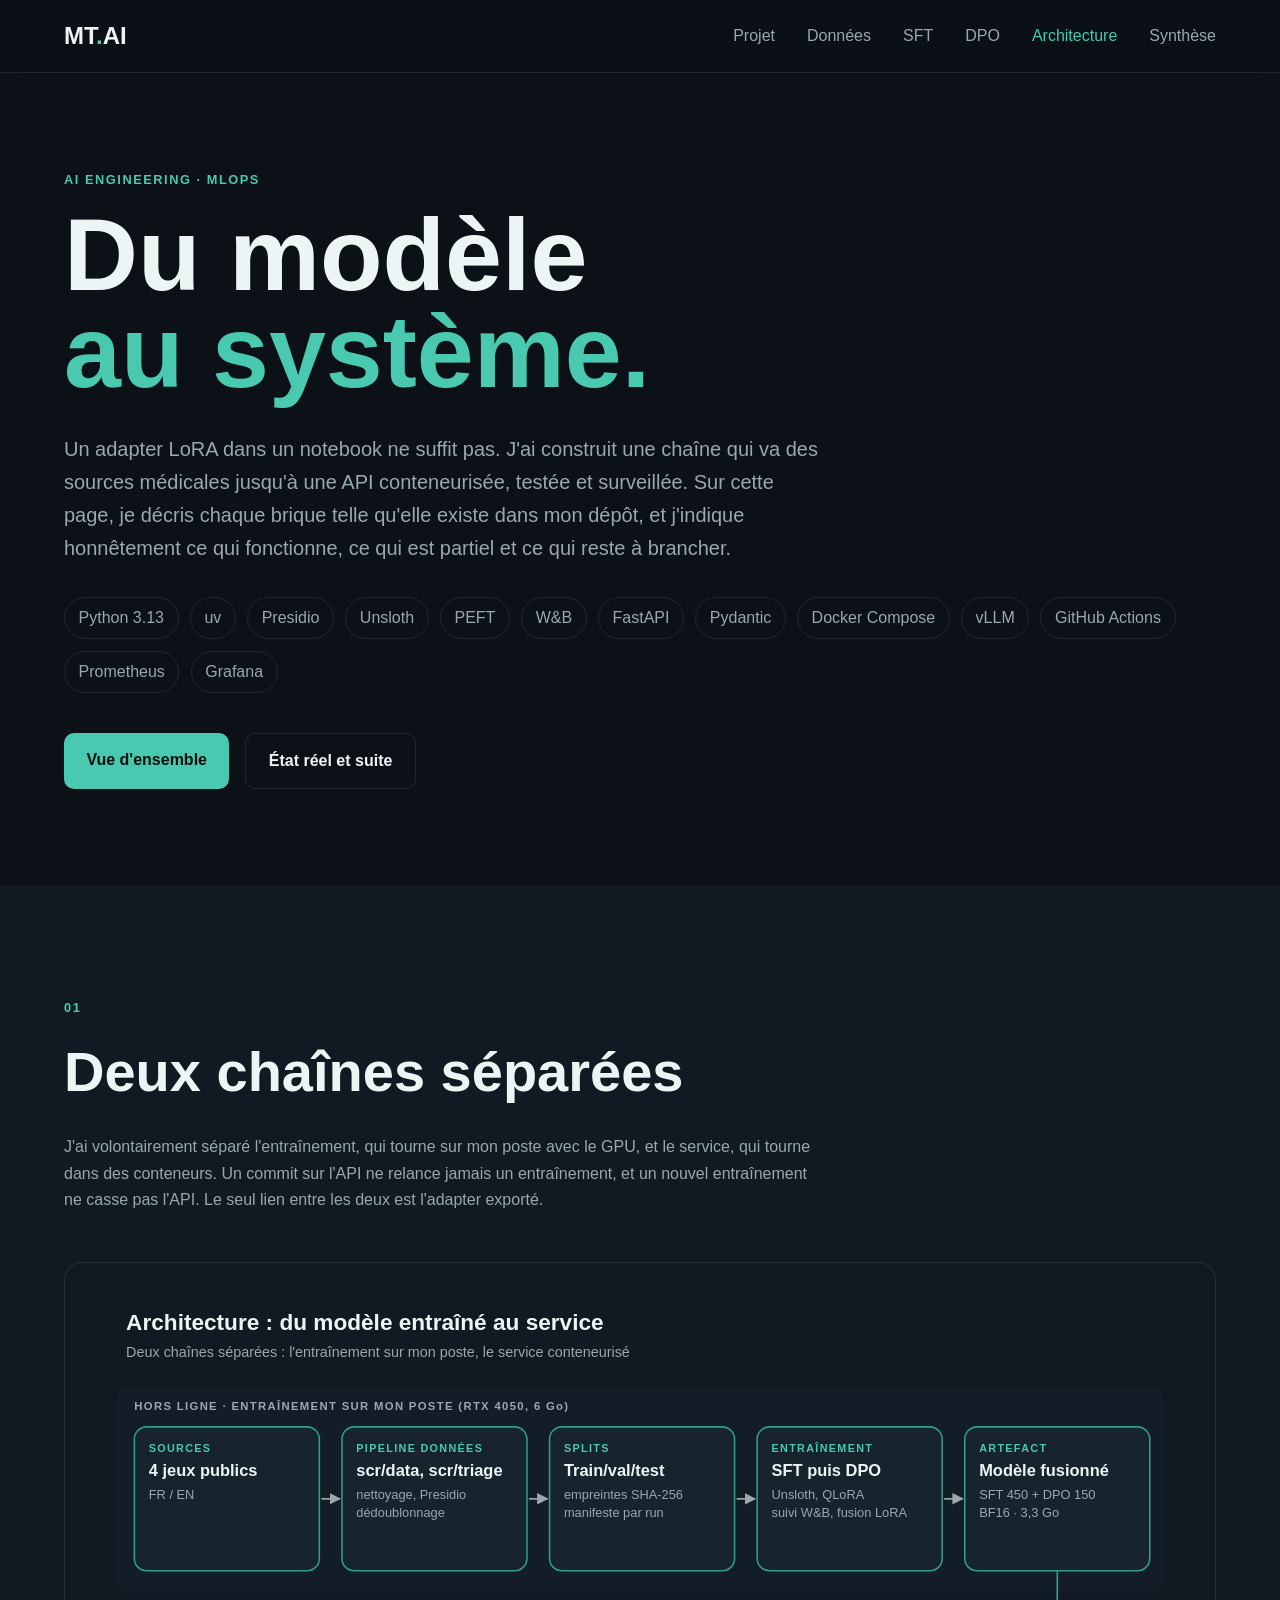
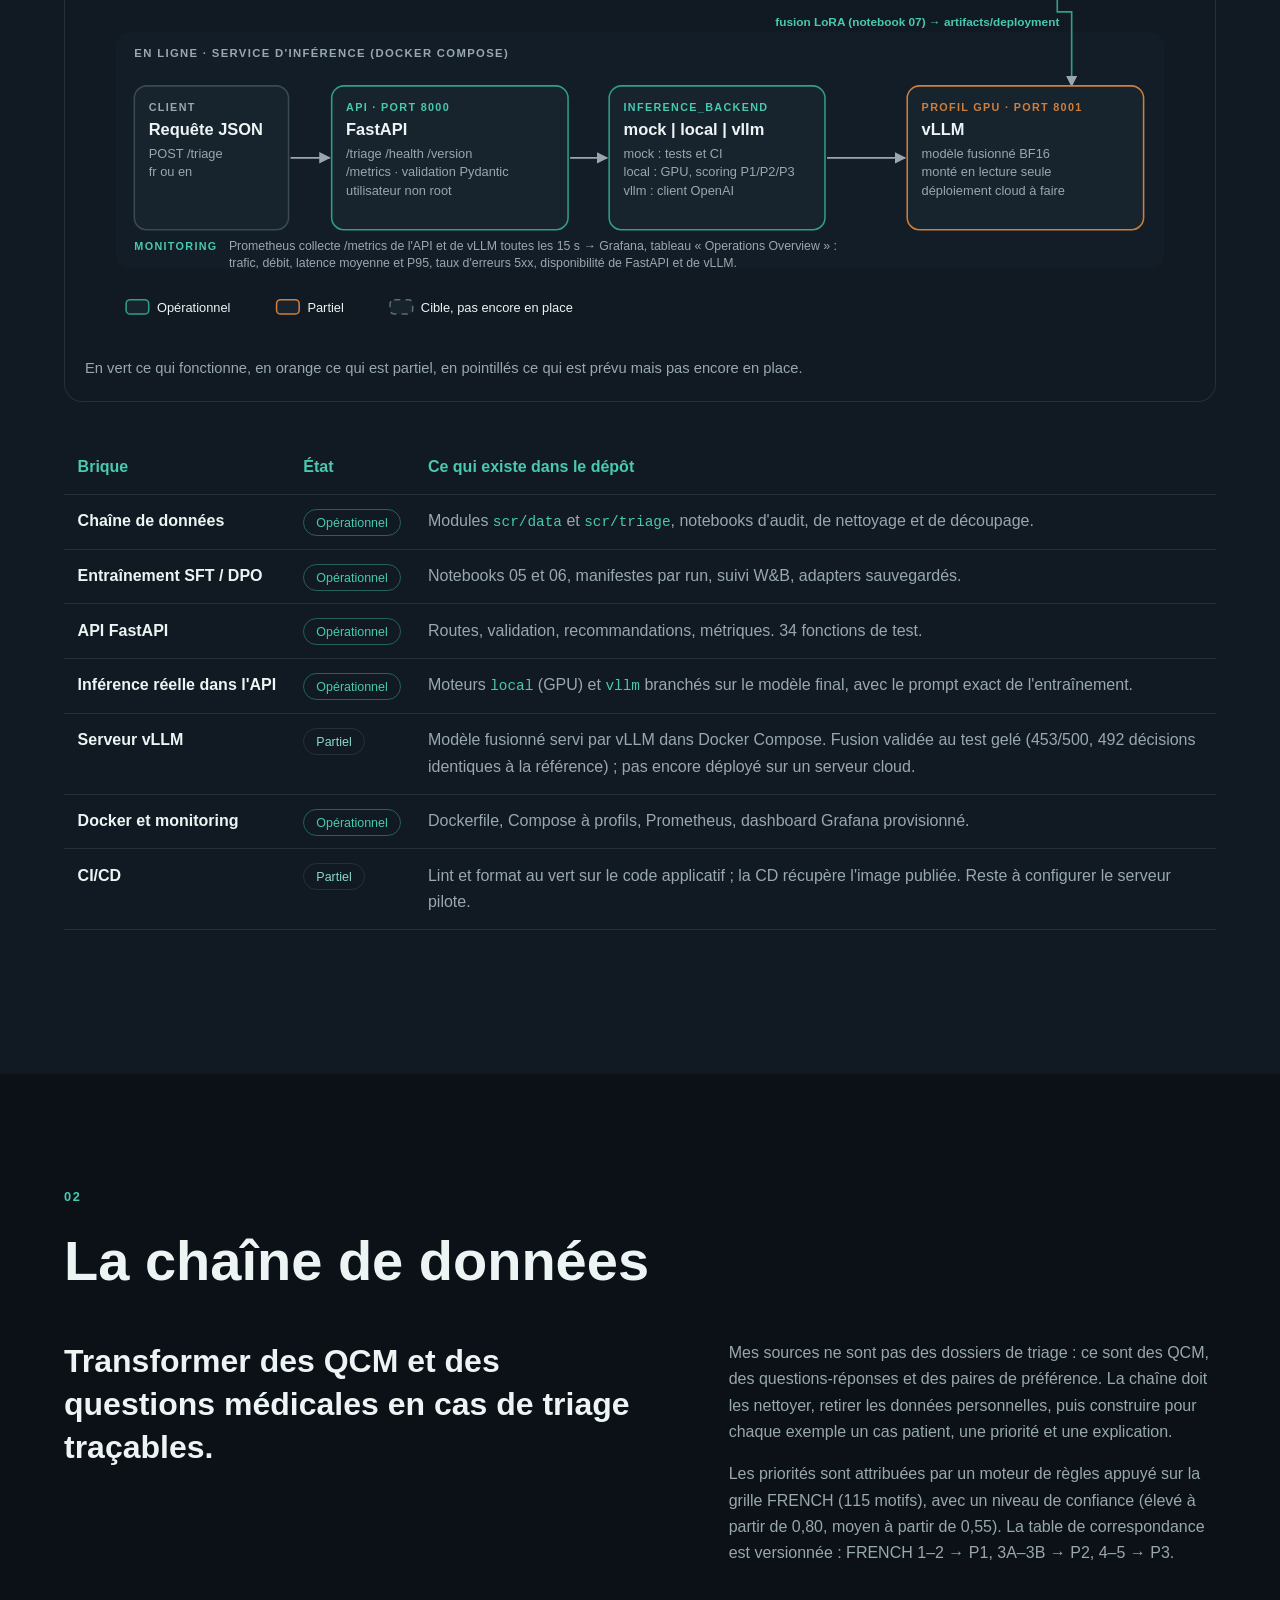
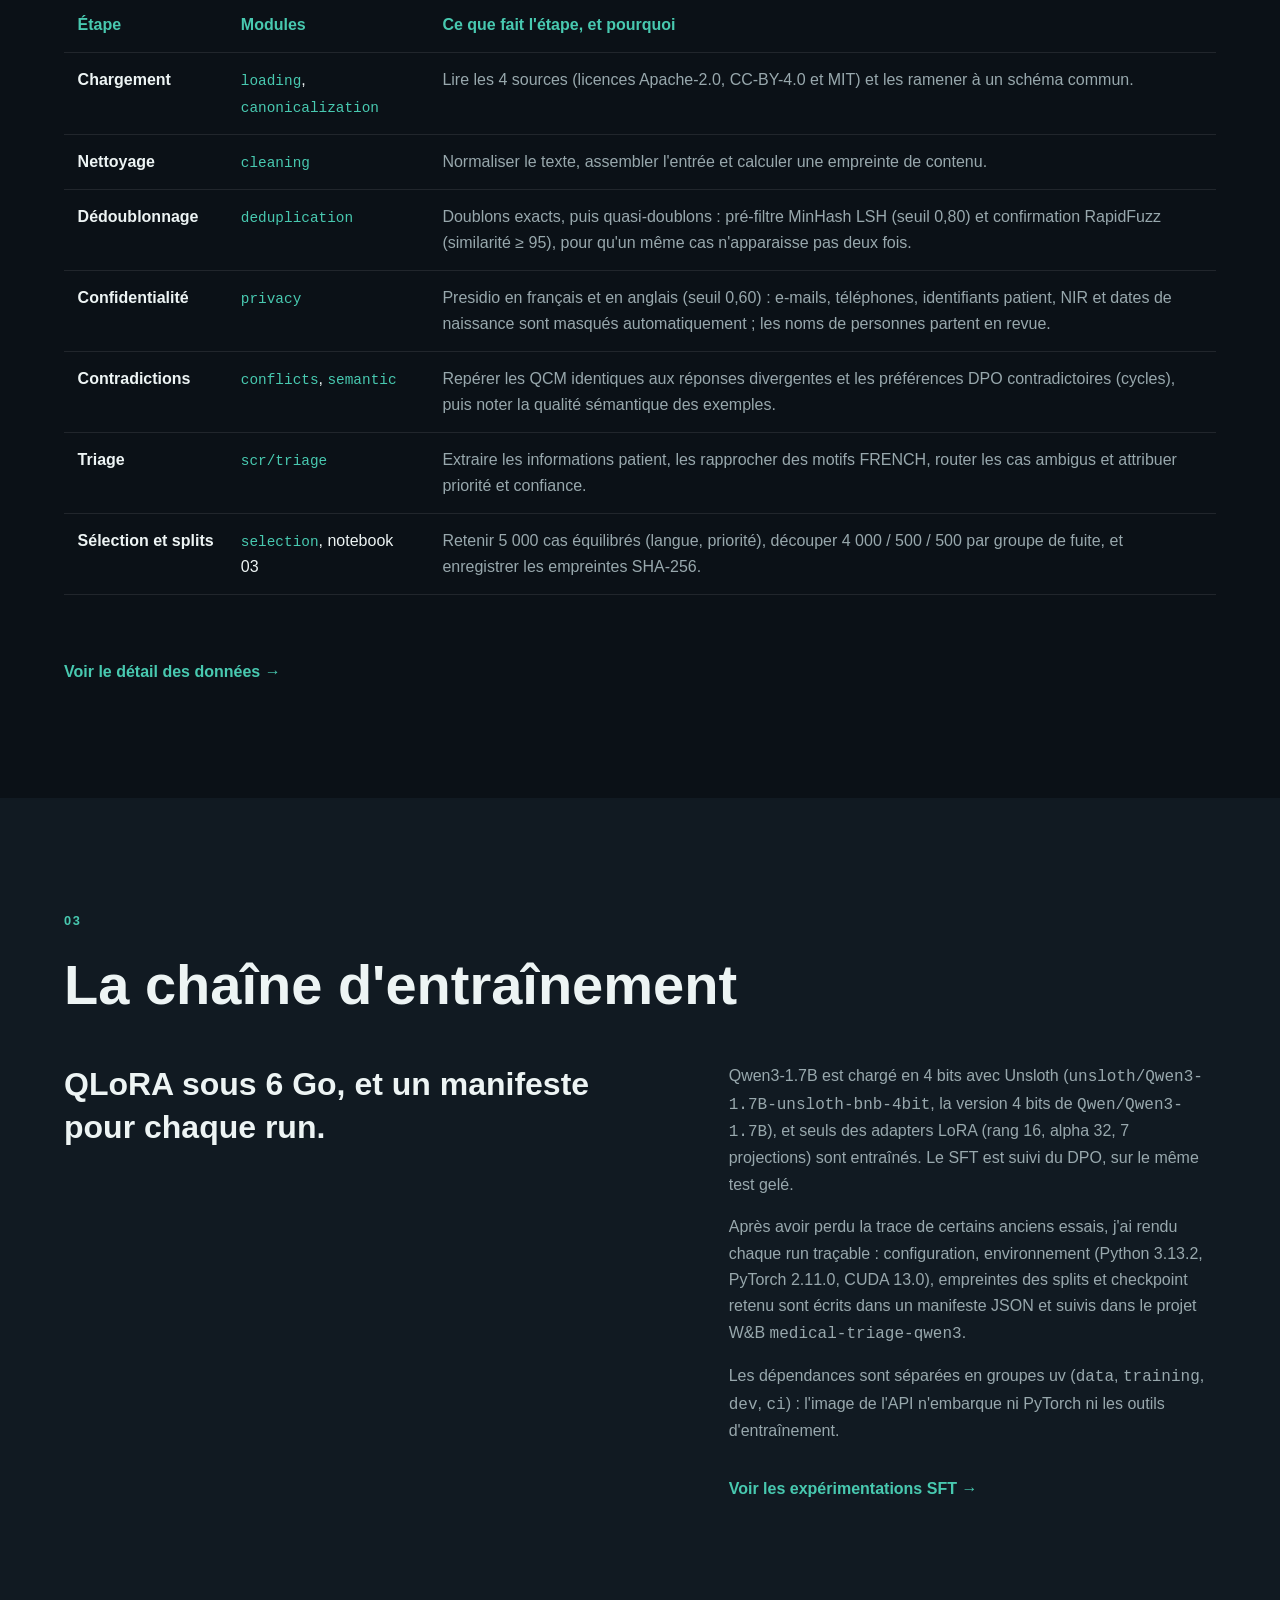
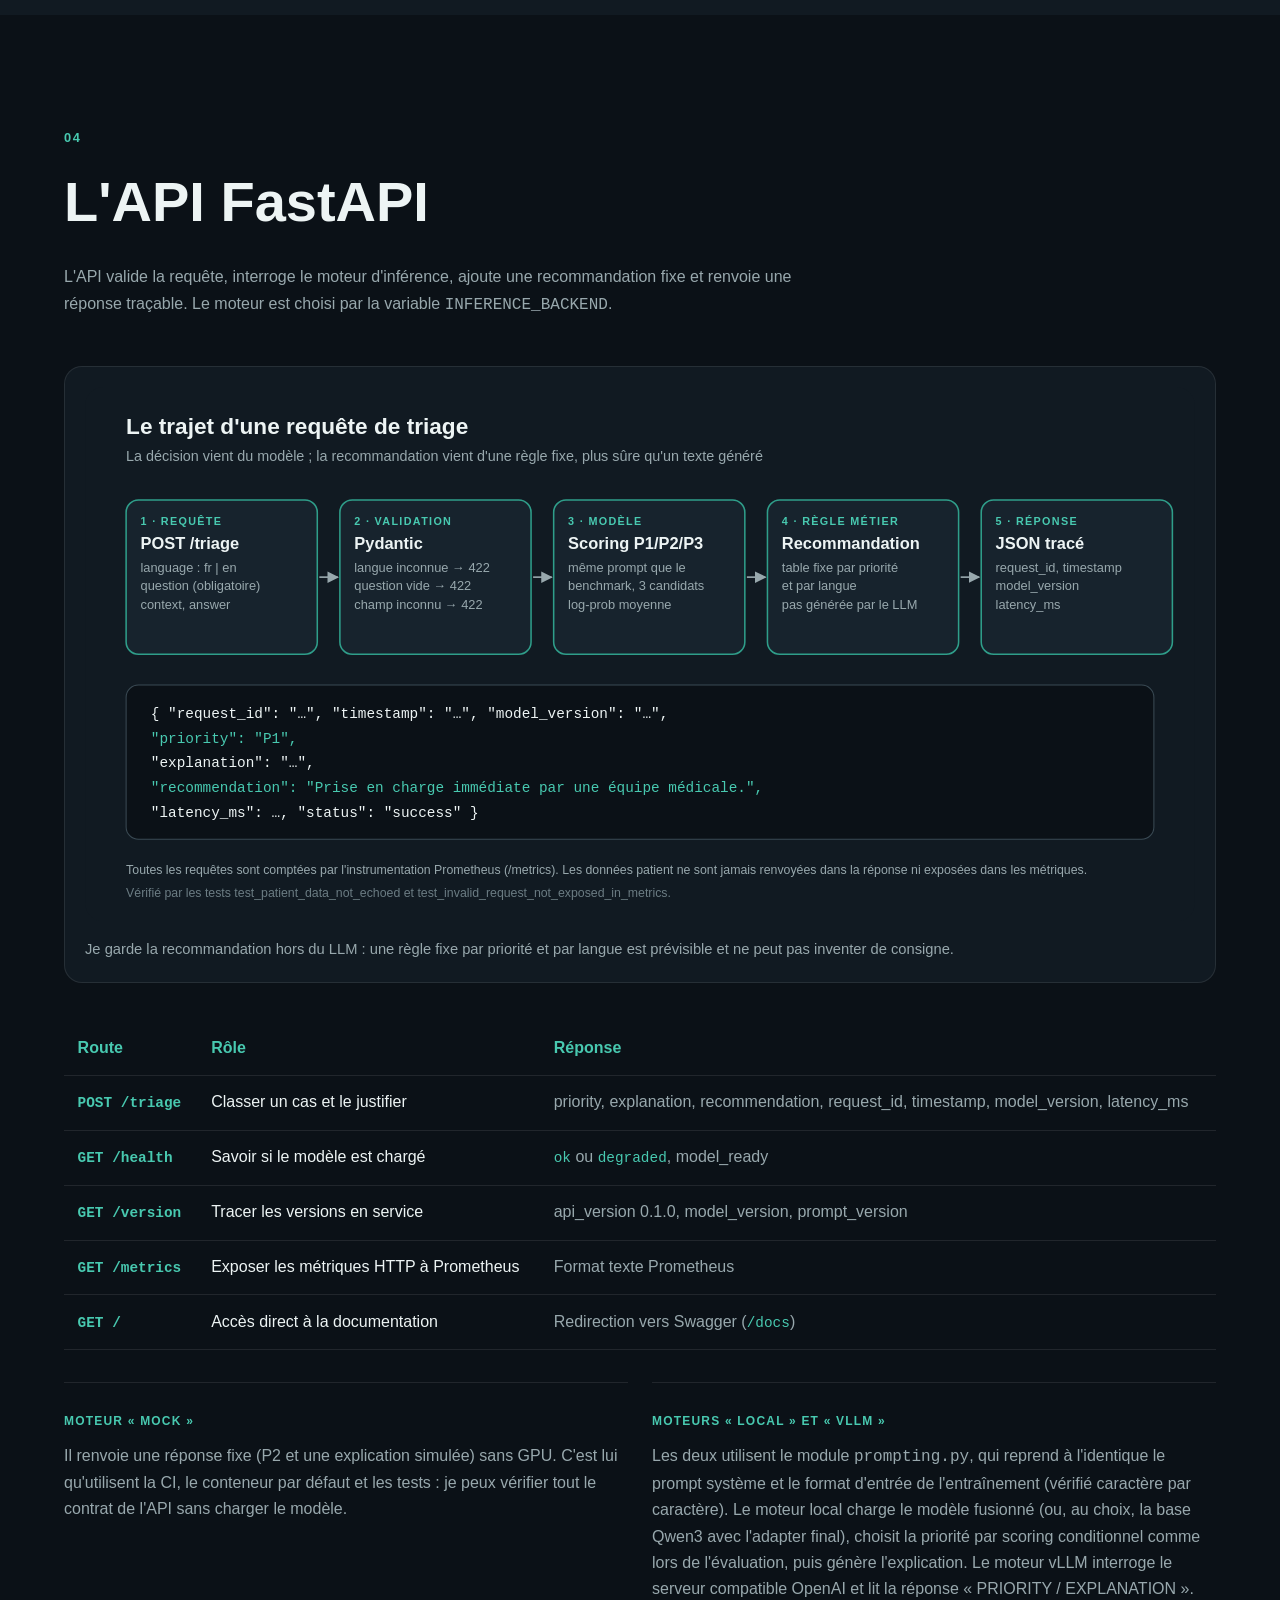
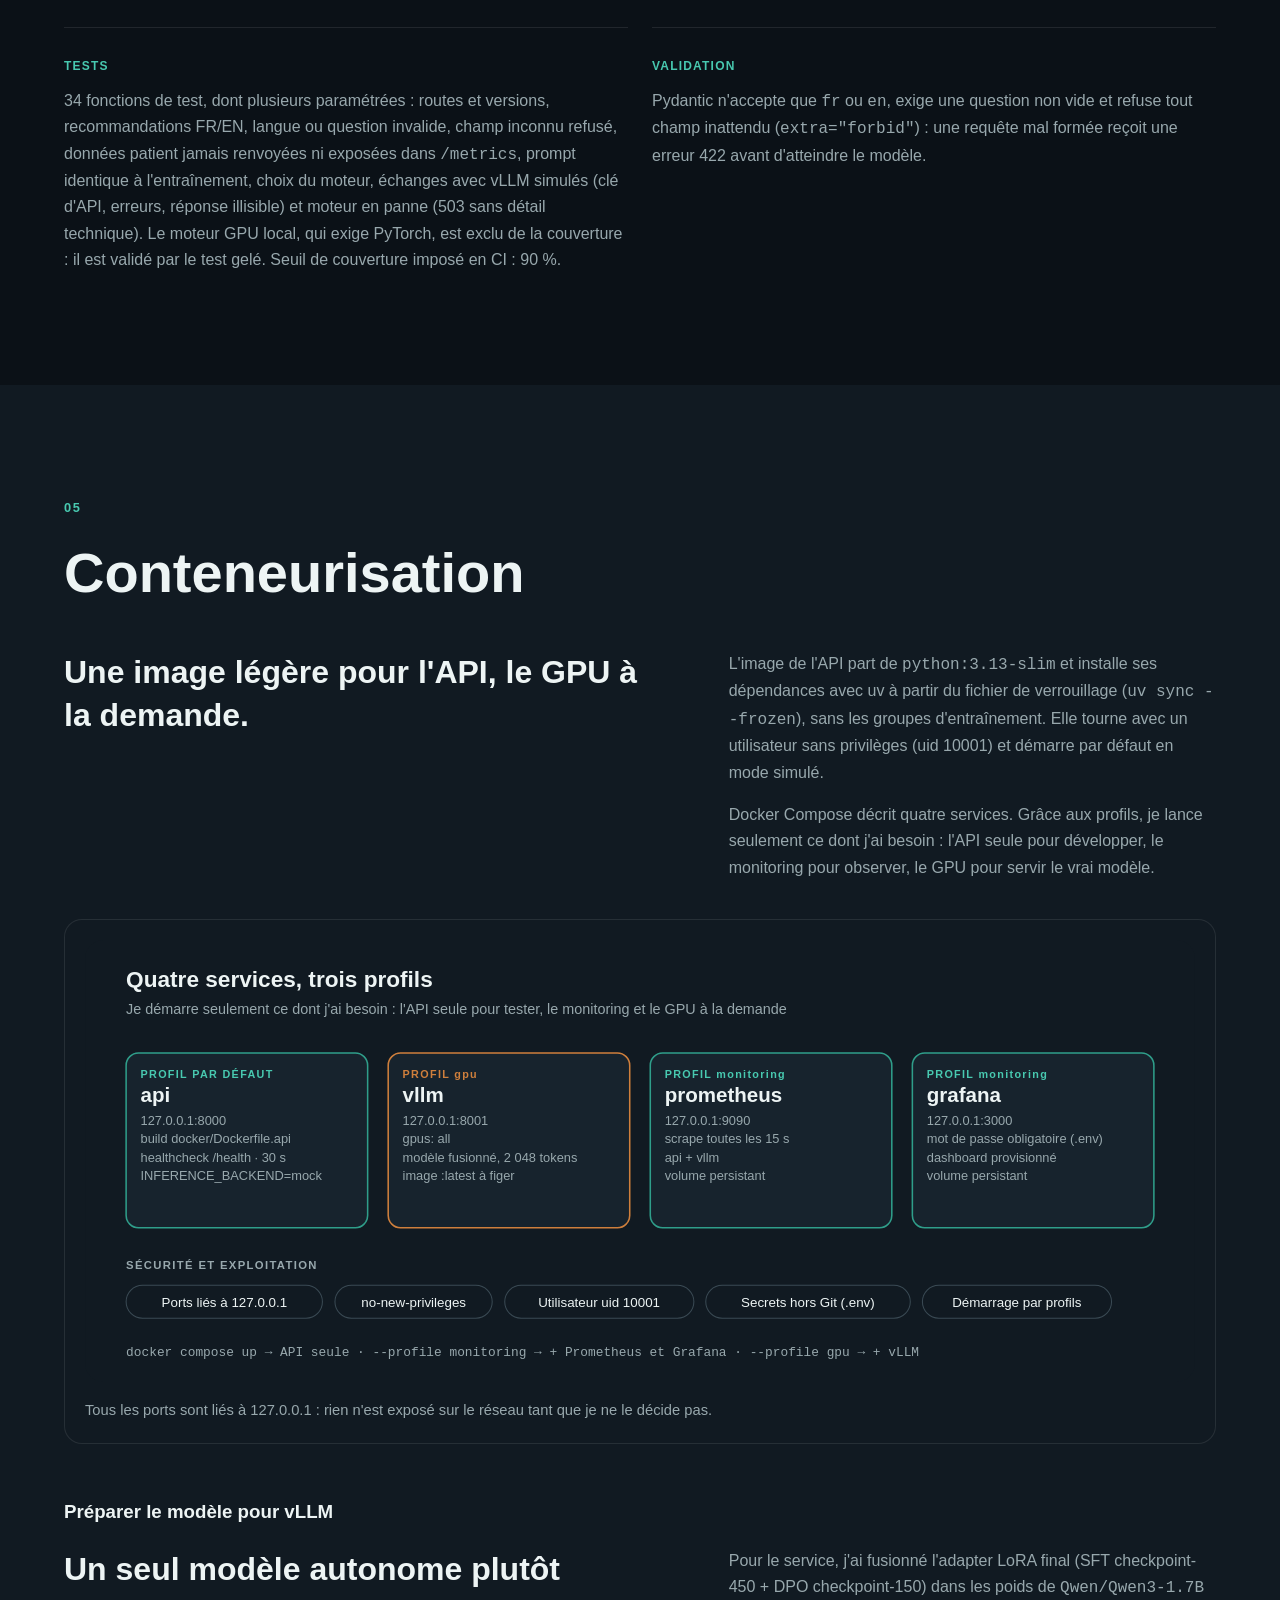
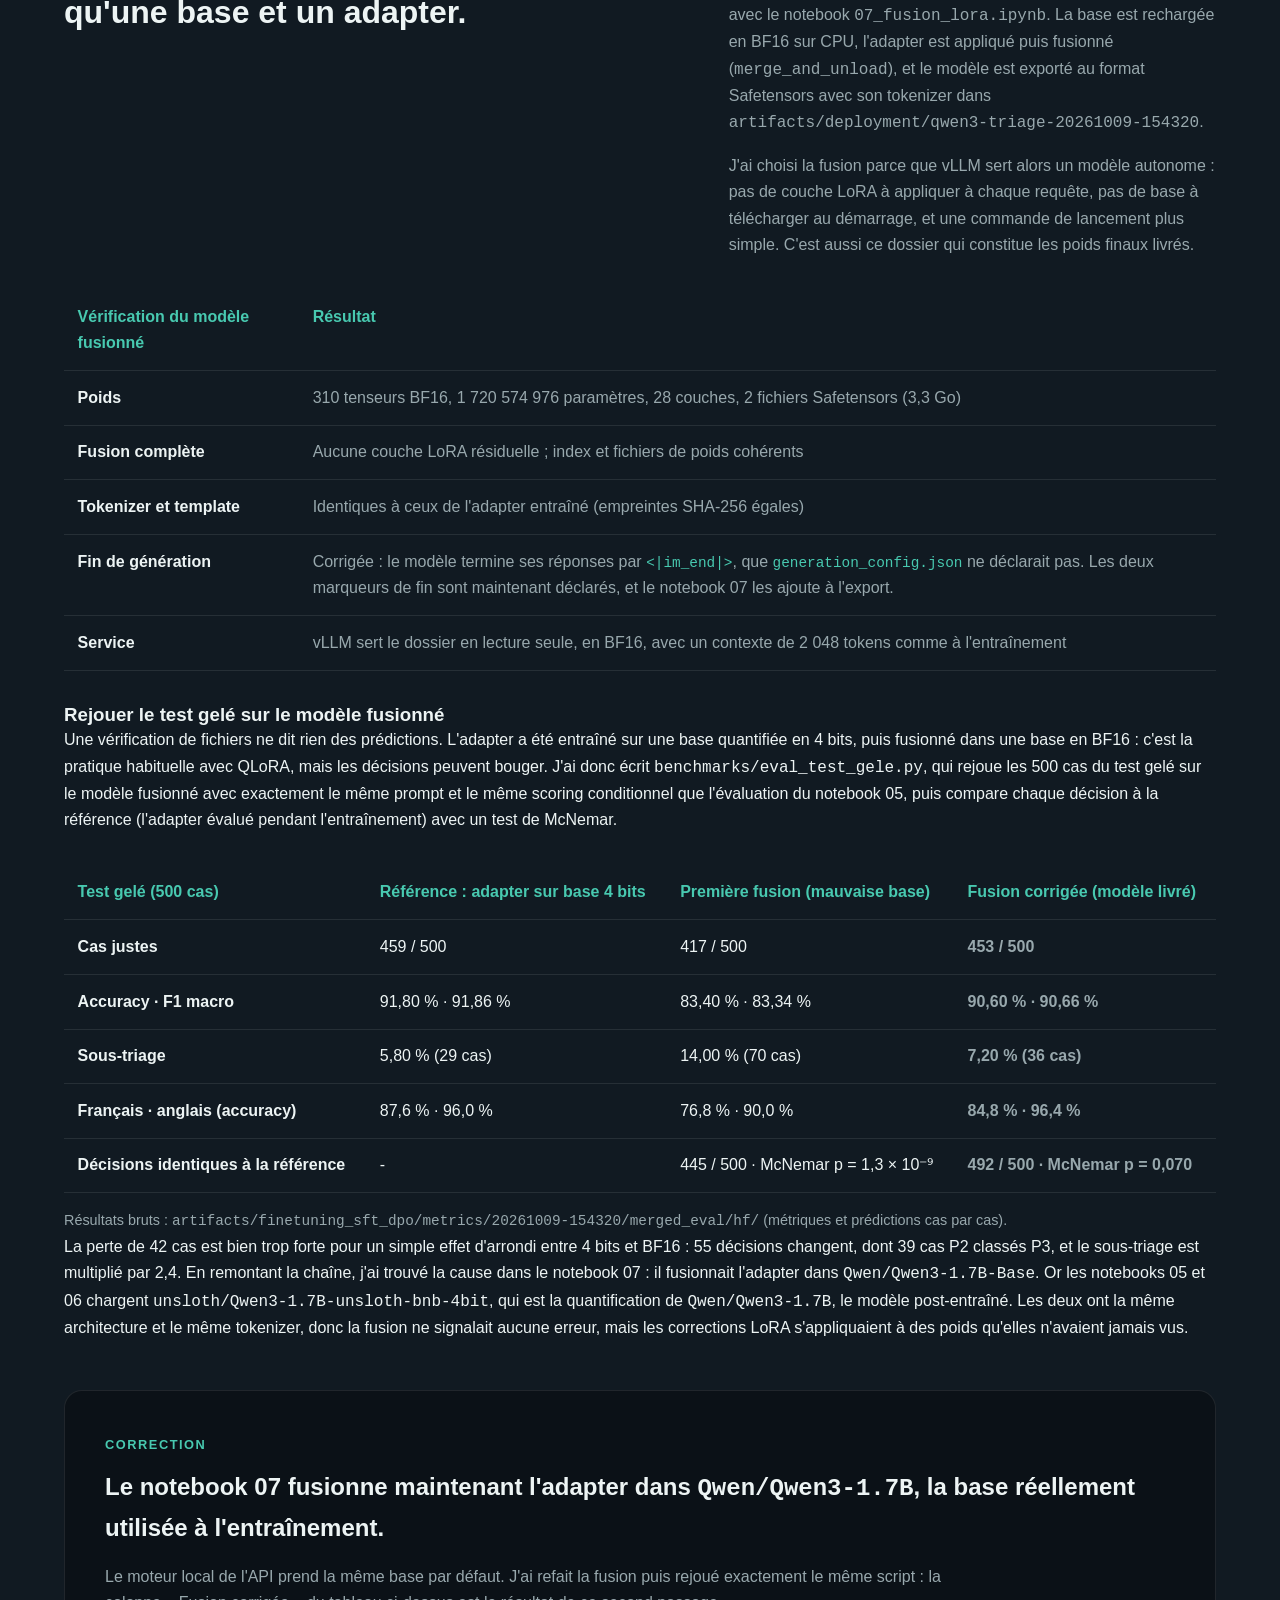
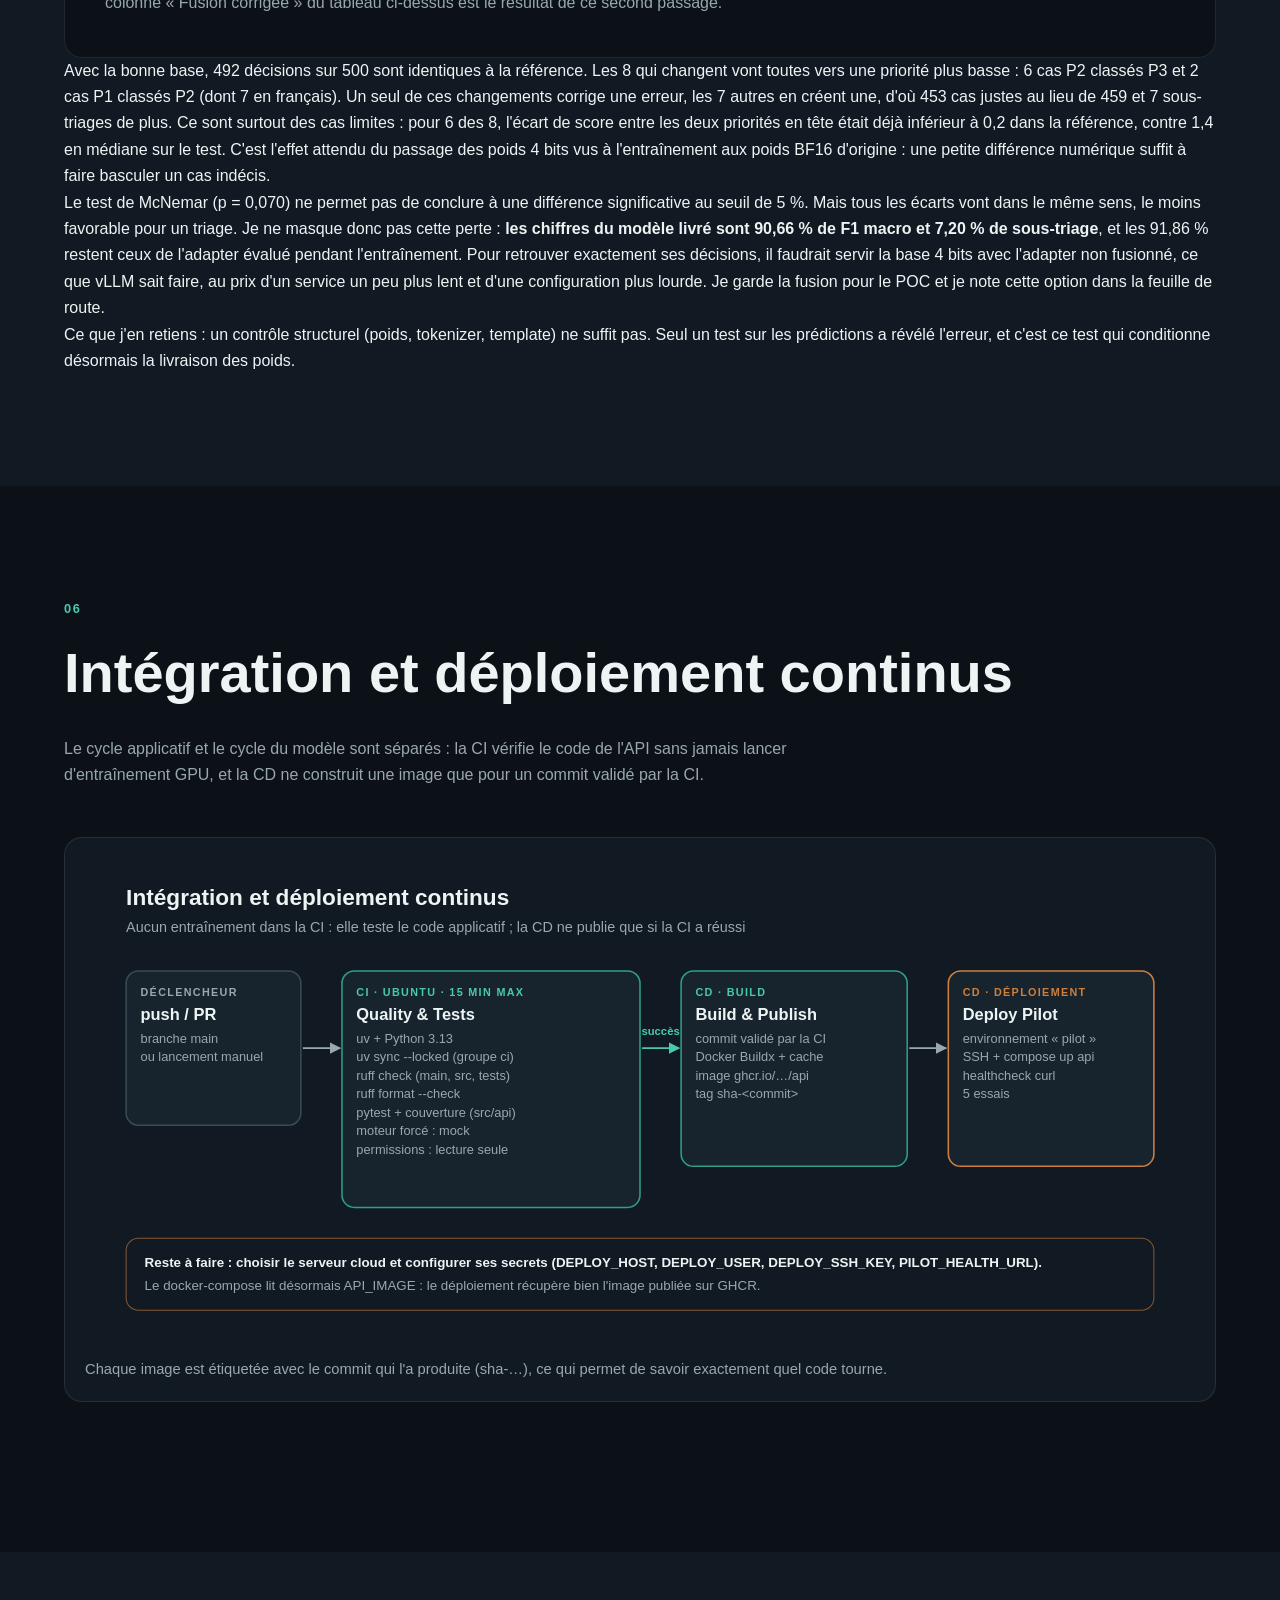
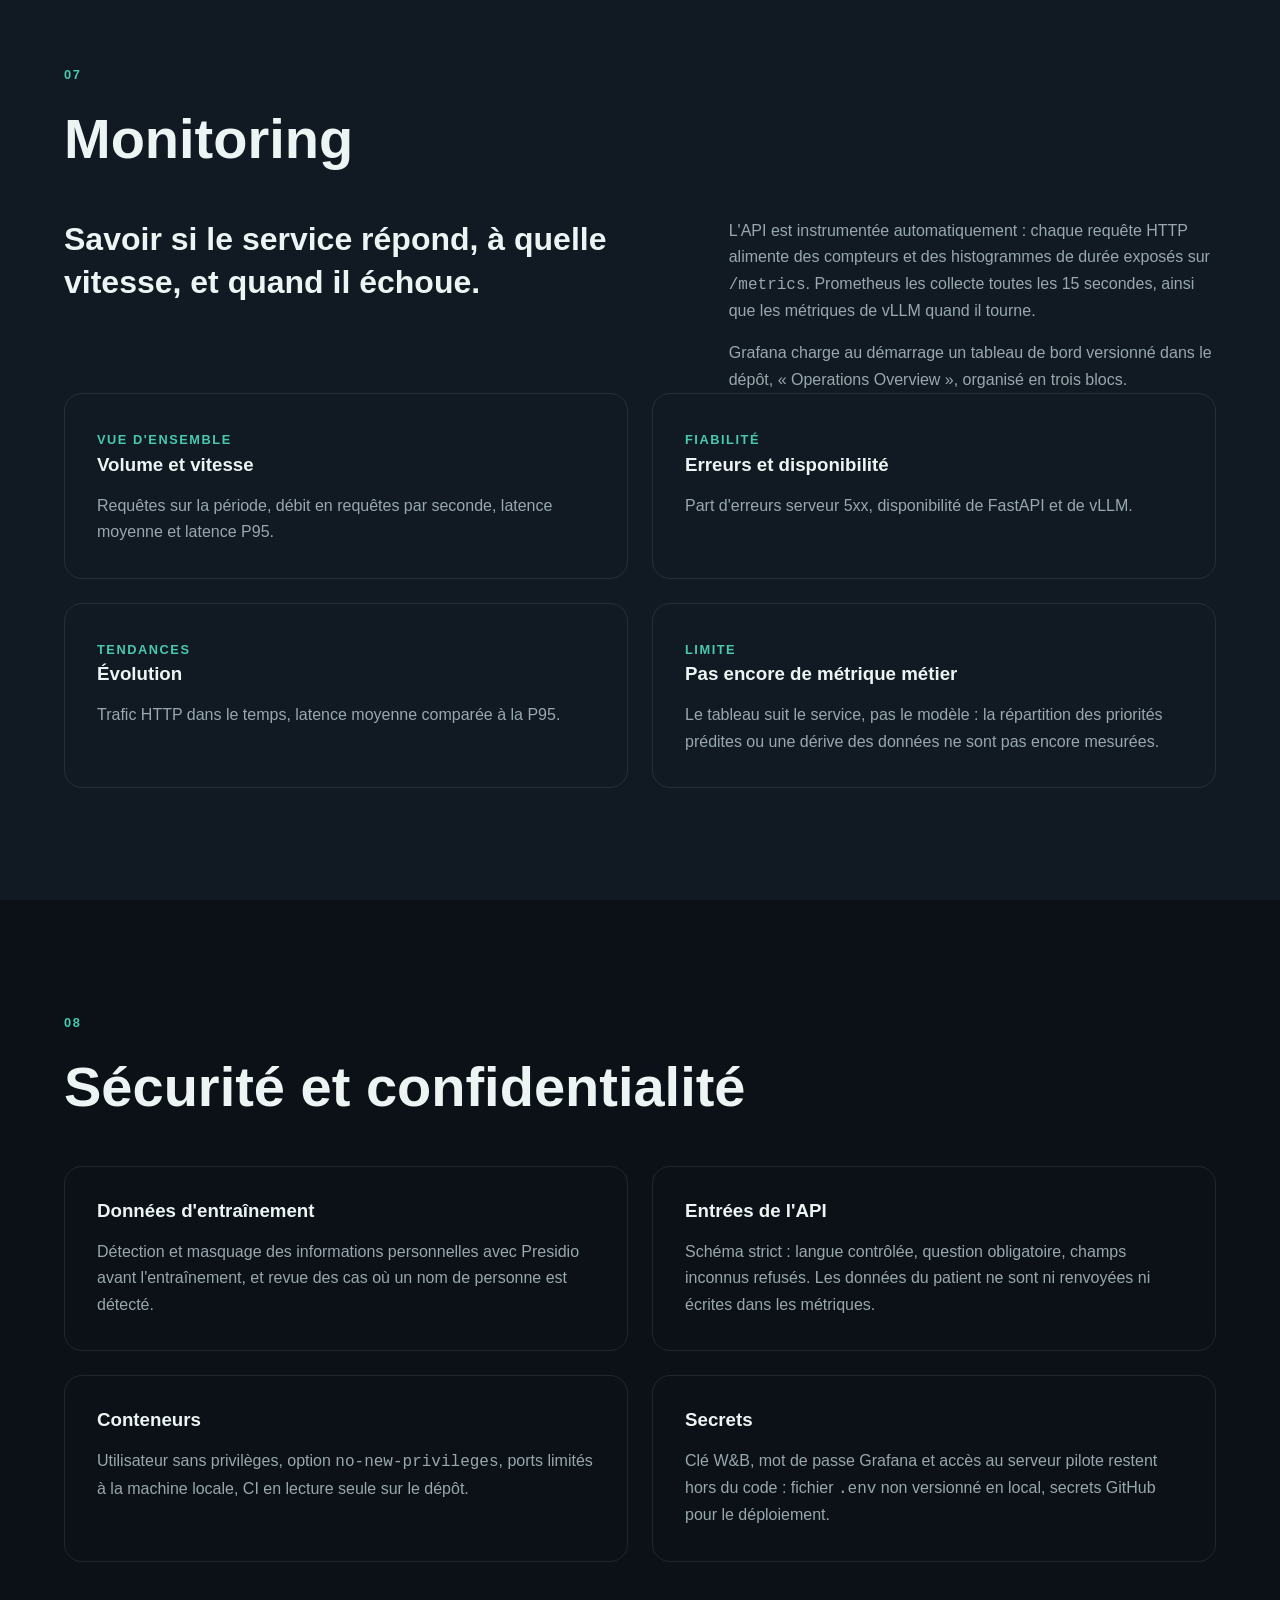
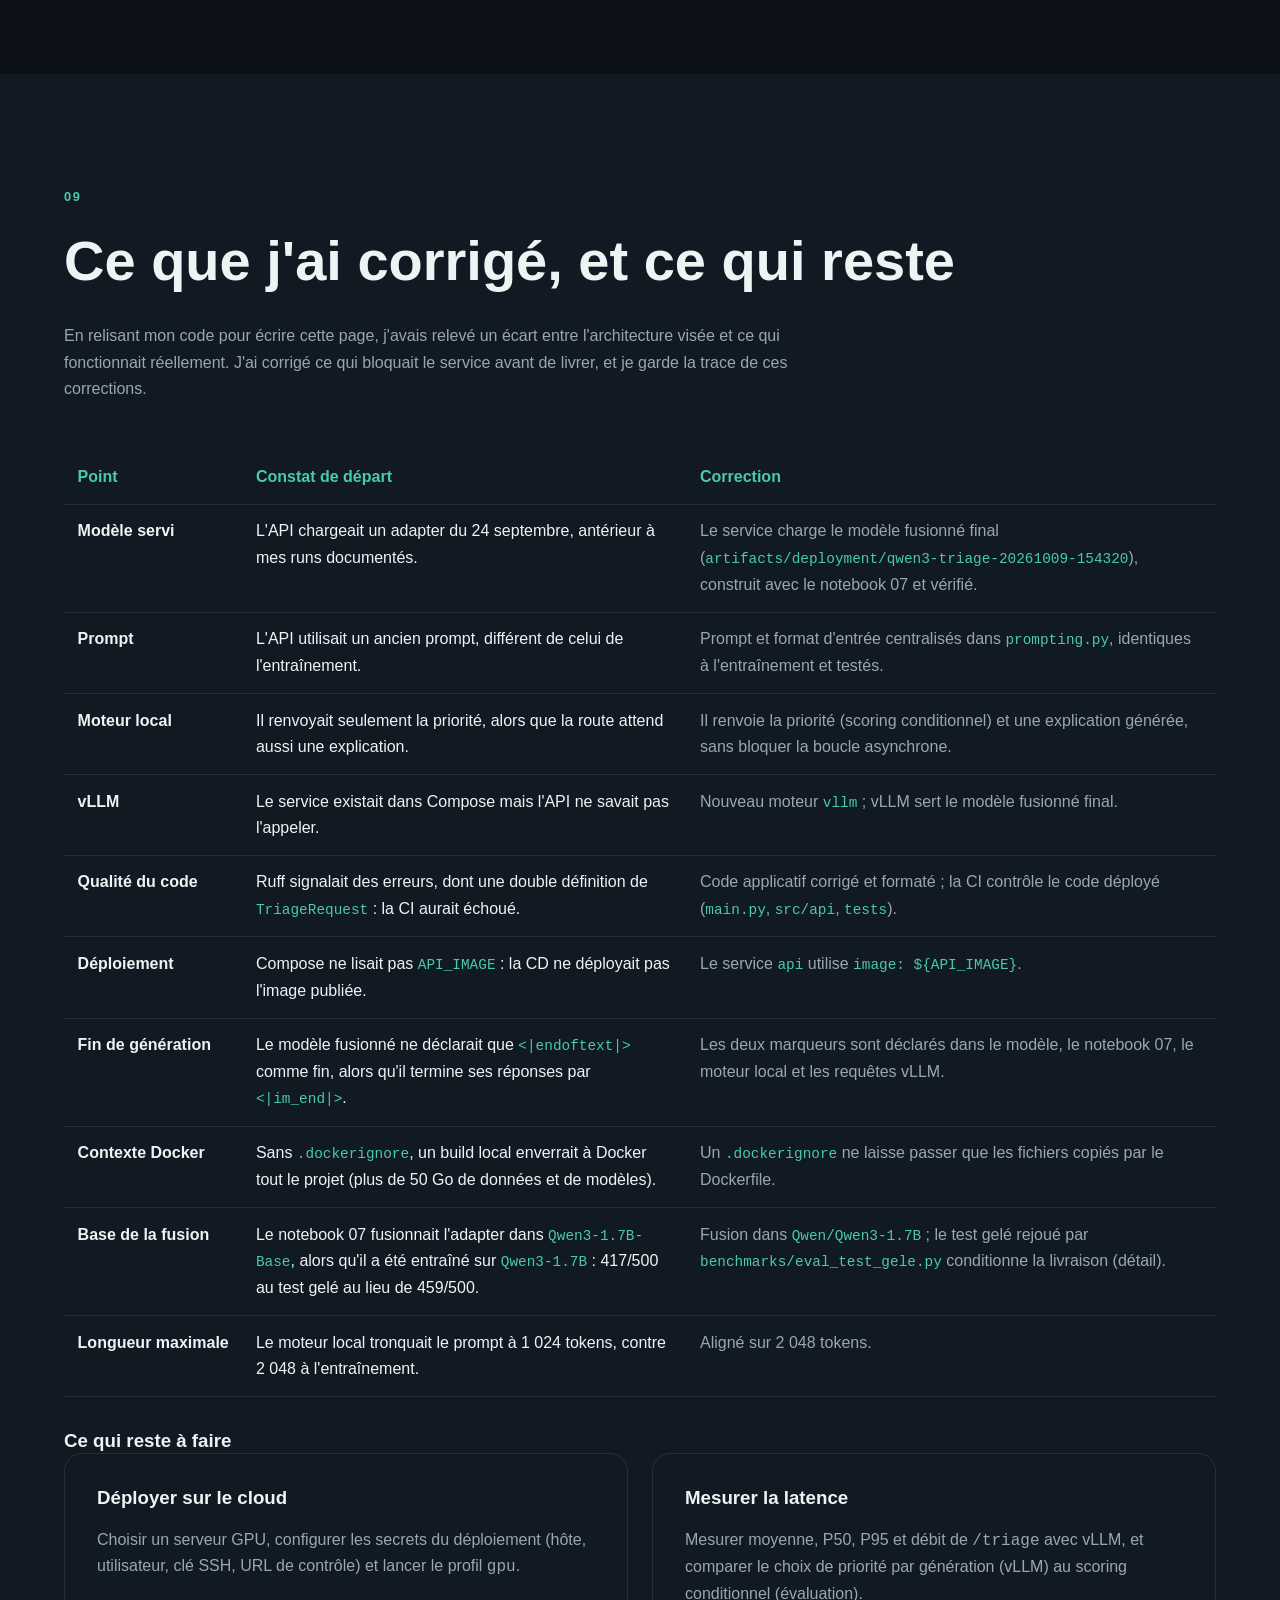
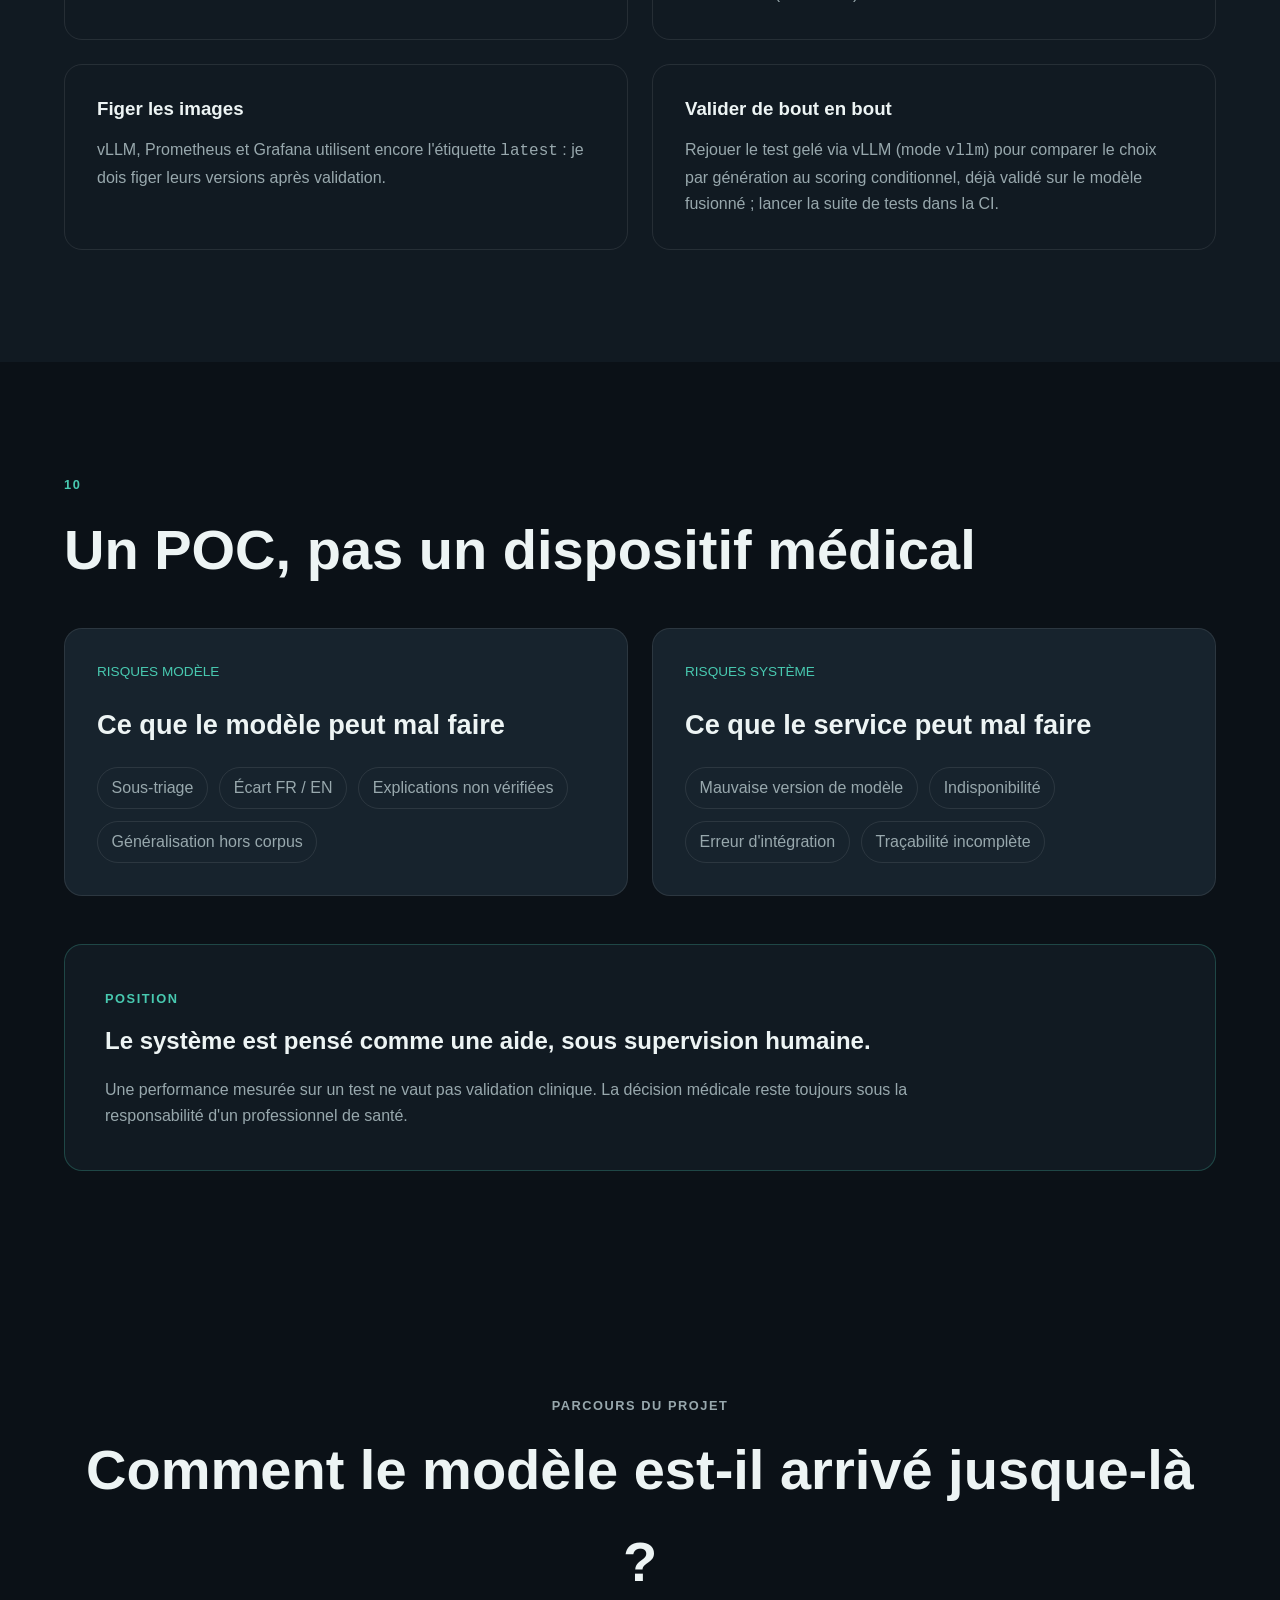
==== docs/architecture.html @ 78b7f0d7 "Doc : page de synthèse, recommandations et feuille de route" ====
<!DOCTYPE html>
<html lang="fr">
<head>
<meta charset="utf-8"/>
<meta content="width=device-width, initial-scale=1.0" name="viewport"/>
<title>Architecture | Medical Triage AI</title>
<meta content="Architecture du POC Medical Triage AI : chaîne de données, entraînement, API FastAPI, Docker, CI/CD et monitoring, avec l'état réel de chaque composant." name="description"/>
<link href="css/style.css" rel="stylesheet"/>
</head>
<body>
<header class="header">
<nav class="nav container">
<a class="logo" href="index.html">MT<span>.</span>AI</a>
<div class="nav-links"><a href="index.html">Projet</a><a href="data.html">Données</a><a href="experiments.html">SFT</a><a href="dpo.html">DPO</a><a class="active" href="architecture.html">Architecture</a><a href="synthese.html">Synthèse</a></div>
</nav>
</header>
<main>

<!-- HERO -->
<section class="hero project-hero">
<div class="container hero-content">
<p class="eyebrow">AI ENGINEERING · MLOPS</p>
<h1>Du modèle<span>au système.</span></h1>
<p class="hero-text">
Un adapter LoRA dans un notebook ne suffit pas. J'ai construit une chaîne qui va des sources médicales
jusqu'à une API conteneurisée, testée et surveillée. Sur cette page, je décris chaque brique telle qu'elle existe
dans mon dépôt, et j'indique honnêtement ce qui fonctionne, ce qui est partiel et ce qui reste à brancher.
</p>
<div class="hero-tags">
<span>Python 3.13</span><span>uv</span><span>Presidio</span><span>Unsloth</span><span>PEFT</span><span>W&amp;B</span><span>FastAPI</span><span>Pydantic</span><span>Docker Compose</span><span>vLLM</span><span>GitHub Actions</span><span>Prometheus</span><span>Grafana</span>
</div>
<div class="hero-actions">
<a class="button primary" href="#vue">Vue d'ensemble</a>
<a class="button secondary" href="#etat">État réel et suite</a>
</div>
</div>
</section>

<!-- 01 VUE D'ENSEMBLE -->
<section class="section section-alt" id="vue">
<div class="container">
<p class="section-number">01</p>
<h2>Deux chaînes séparées</h2>
<p class="section-intro">
J'ai volontairement séparé l'entraînement, qui tourne sur mon poste avec le GPU, et le service, qui tourne dans des conteneurs.
Un commit sur l'API ne relance jamais un entraînement, et un nouvel entraînement ne casse pas l'API.
Le seul lien entre les deux est l'adapter exporté.
</p>
<figure class="story-figure"><svg class="story-svg" preserveAspectRatio="xMidYMid meet" xmlns="http://www.w3.org/2000/svg" viewBox="0 0 1080 640" role="img" aria-label="Vue d'ensemble de l'architecture et état de chaque composant." xmlns:c2pa="http://c2pa.org/manifest"><metadata><c2pa:manifest>[base64]/[base64]//GKGbL+OrXMAAACAY2JvcqVjYWxnZnNoYTI1NmNwYWRNAAAAAAAAAAAAAAAAAGRoYXNoWCATcHf5ZGRhhx2SV/[base64]/bgvkS1kw8kPqxKd9+iY3VybHgpc2VsZiNqdW1iZj1jMnBhLmFzc2VydGlvbnMvYzJwYS5oYXNoLmRhdGFkaGFzaFggX0CCnx3d90UE7NMBmEixR8itl292+JENedYBXkA/[base64]/[base64]/3cyjxFA3Qo5S46fX0/ihY0VZ7mfb9KF703t5OjWDBWMA4GA1UdDwEB/wQEAwIHgDAVBgNVHSUEDjAMBgorBgEEAYPoXgIBMAwGA1UdEwEB/wQCMAAwHwYDVR0jBBgwFoAUzlHiBIFOZFsj+OPEz5o+nMHXXMIwCgYIKoZIzj0EAwMDZwAwZAIwMXMdFJ4BetLLVY7ORuE9noqbbAZOZn/aArXyTwFAZfKrPzxF2vPoJNf1+UCdg1XGAjBwX1zd9WGqYkqmL5SFqw1QySjr1zJfpJM9+1rdDwSPLMOPOjKuiXjoU/[base64]/SbpfBCTvl8EPtZ4LlSE6cuUSi9KDqZk67Rj+JJ7+LR/5I8QcbNjekbnEfyG7M2WPvGHeM=</c2pa:manifest></metadata>
<rect width="1080" height="640" rx="18" fill="#111a22"/>
<text x="40.0" y="46.0" fill="#edf4f4" font-size="22" font-family="Inter, 'Segoe UI', Arial, sans-serif" text-anchor="start" font-weight="700" >Architecture : du modèle entraîné au service</text>
<text x="40.0" y="72.0" fill="#98a8ad" font-size="14" font-family="Inter, 'Segoe UI', Arial, sans-serif" text-anchor="start" font-weight="normal" >Deux chaînes séparées : l'entraînement sur mon poste, le service conteneurisé</text>
<defs><marker id="overview-arr" viewBox="0 0 10 10" refX="9" refY="5" markerWidth="7" markerHeight="7" orient="auto-start-reverse"><path d="M0,0 L10,5 L0,10 z" fill="#98a8ad"/></marker><marker id="overview-arrA" viewBox="0 0 10 10" refX="9" refY="5" markerWidth="7" markerHeight="7" orient="auto-start-reverse"><path d="M0,0 L10,5 L0,10 z" fill="#48c9b0"/></marker><pattern id="overview-hatch" width="7" height="7" patternUnits="userSpaceOnUse" patternTransform="rotate(45)"><rect width="7" height="7" fill="#2f9e8a" opacity="0.35"/><line x1="0" y1="0" x2="0" y2="7" stroke="#2f9e8a" stroke-width="3"/></pattern></defs>
<rect x="30" y="100" width="1020" height="200" rx="14" fill="#17232d" opacity="0.45"/>
<text x="48.0" y="124.0" fill="#98a8ad" font-size="11" font-family="Inter, 'Segoe UI', Arial, sans-serif" text-anchor="start" font-weight="700" letter-spacing="1.3">HORS LIGNE · ENTRAÎNEMENT SUR MON POSTE (RTX 4050, 6 Go)</text>
<rect x="30" y="340" width="1020" height="230" rx="14" fill="#17232d" opacity="0.45"/>
<text x="48.0" y="364.0" fill="#98a8ad" font-size="11" font-family="Inter, 'Segoe UI', Arial, sans-serif" text-anchor="start" font-weight="700" letter-spacing="1.3">EN LIGNE · SERVICE D'INFÉRENCE (DOCKER COMPOSE)</text>
<rect x="48" y="140" width="180" height="140" rx="12" fill="#17232d" stroke="#2f9e8a" stroke-width="1.5"/>
<text x="62.0" y="164.0" fill="#48c9b0" font-size="10.5" font-family="Inter, 'Segoe UI', Arial, sans-serif" text-anchor="start" font-weight="700" letter-spacing="1.3">SOURCES</text>
<text x="62.0" y="188.0" fill="#edf4f4" font-size="16" font-family="Inter, 'Segoe UI', Arial, sans-serif" text-anchor="start" font-weight="700" >4 jeux publics</text>
<text x="62.0" y="210.0" fill="#98a8ad" font-size="12.5" font-family="Inter, 'Segoe UI', Arial, sans-serif" text-anchor="start" font-weight="normal" >FR / EN</text>
<line x1="230" y1="210" x2="248" y2="210" stroke="#98a8ad" stroke-width="1.6" marker-end="url(#overview-arr)"/>
<rect x="250" y="140" width="180" height="140" rx="12" fill="#17232d" stroke="#2f9e8a" stroke-width="1.5"/>
<text x="264.0" y="164.0" fill="#48c9b0" font-size="10.5" font-family="Inter, 'Segoe UI', Arial, sans-serif" text-anchor="start" font-weight="700" letter-spacing="1.3">PIPELINE DONNÉES</text>
<text x="264.0" y="188.0" fill="#edf4f4" font-size="16" font-family="Inter, 'Segoe UI', Arial, sans-serif" text-anchor="start" font-weight="700" >scr/data, scr/triage</text>
<text x="264.0" y="210.0" fill="#98a8ad" font-size="12.5" font-family="Inter, 'Segoe UI', Arial, sans-serif" text-anchor="start" font-weight="normal" >nettoyage, Presidio</text>
<text x="264.0" y="228.0" fill="#98a8ad" font-size="12.5" font-family="Inter, 'Segoe UI', Arial, sans-serif" text-anchor="start" font-weight="normal" >dédoublonnage</text>
<line x1="432" y1="210" x2="450" y2="210" stroke="#98a8ad" stroke-width="1.6" marker-end="url(#overview-arr)"/>
<rect x="452" y="140" width="180" height="140" rx="12" fill="#17232d" stroke="#2f9e8a" stroke-width="1.5"/>
<text x="466.0" y="164.0" fill="#48c9b0" font-size="10.5" font-family="Inter, 'Segoe UI', Arial, sans-serif" text-anchor="start" font-weight="700" letter-spacing="1.3">SPLITS</text>
<text x="466.0" y="188.0" fill="#edf4f4" font-size="16" font-family="Inter, 'Segoe UI', Arial, sans-serif" text-anchor="start" font-weight="700" >Train/val/test</text>
<text x="466.0" y="210.0" fill="#98a8ad" font-size="12.5" font-family="Inter, 'Segoe UI', Arial, sans-serif" text-anchor="start" font-weight="normal" >empreintes SHA-256</text>
<text x="466.0" y="228.0" fill="#98a8ad" font-size="12.5" font-family="Inter, 'Segoe UI', Arial, sans-serif" text-anchor="start" font-weight="normal" >manifeste par run</text>
<line x1="634" y1="210" x2="652" y2="210" stroke="#98a8ad" stroke-width="1.6" marker-end="url(#overview-arr)"/>
<rect x="654" y="140" width="180" height="140" rx="12" fill="#17232d" stroke="#2f9e8a" stroke-width="1.5"/>
<text x="668.0" y="164.0" fill="#48c9b0" font-size="10.5" font-family="Inter, 'Segoe UI', Arial, sans-serif" text-anchor="start" font-weight="700" letter-spacing="1.3">ENTRAÎNEMENT</text>
<text x="668.0" y="188.0" fill="#edf4f4" font-size="16" font-family="Inter, 'Segoe UI', Arial, sans-serif" text-anchor="start" font-weight="700" >SFT puis DPO</text>
<text x="668.0" y="210.0" fill="#98a8ad" font-size="12.5" font-family="Inter, 'Segoe UI', Arial, sans-serif" text-anchor="start" font-weight="normal" >Unsloth, QLoRA</text>
<text x="668.0" y="228.0" fill="#98a8ad" font-size="12.5" font-family="Inter, 'Segoe UI', Arial, sans-serif" text-anchor="start" font-weight="normal" >suivi W&amp;B, fusion LoRA</text>
<line x1="836" y1="210" x2="854" y2="210" stroke="#98a8ad" stroke-width="1.6" marker-end="url(#overview-arr)"/>
<rect x="856" y="140" width="180" height="140" rx="12" fill="#17232d" stroke="#2f9e8a" stroke-width="1.5"/>
<text x="870.0" y="164.0" fill="#48c9b0" font-size="10.5" font-family="Inter, 'Segoe UI', Arial, sans-serif" text-anchor="start" font-weight="700" letter-spacing="1.3">ARTEFACT</text>
<text x="870.0" y="188.0" fill="#edf4f4" font-size="16" font-family="Inter, 'Segoe UI', Arial, sans-serif" text-anchor="start" font-weight="700" >Modèle fusionné</text>
<text x="870.0" y="210.0" fill="#98a8ad" font-size="12.5" font-family="Inter, 'Segoe UI', Arial, sans-serif" text-anchor="start" font-weight="normal" >SFT 450 + DPO 150</text>
<text x="870.0" y="228.0" fill="#98a8ad" font-size="12.5" font-family="Inter, 'Segoe UI', Arial, sans-serif" text-anchor="start" font-weight="normal" >BF16 · 3,3 Go</text>
<path d="M 946 280 V 320 H 960 V 392" fill="none" stroke="#2f9e8a" stroke-width="1.6" marker-end="url(#overview-arr)"/>
<text x="948.0" y="334.0" fill="#48c9b0" font-size="11.5" font-family="Inter, 'Segoe UI', Arial, sans-serif" text-anchor="end" font-weight="700" >fusion LoRA (notebook 07) → artifacts/deployment</text>
<rect x="48" y="392" width="150" height="140" rx="12" fill="#17232d" stroke="#3a4a54" stroke-width="1.5"/>
<text x="62.0" y="416.0" fill="#98a8ad" font-size="10.5" font-family="Inter, 'Segoe UI', Arial, sans-serif" text-anchor="start" font-weight="700" letter-spacing="1.3">CLIENT</text>
<text x="62.0" y="440.0" fill="#edf4f4" font-size="16" font-family="Inter, 'Segoe UI', Arial, sans-serif" text-anchor="start" font-weight="700" >Requête JSON</text>
<text x="62.0" y="462.0" fill="#98a8ad" font-size="12.5" font-family="Inter, 'Segoe UI', Arial, sans-serif" text-anchor="start" font-weight="normal" >POST /triage</text>
<text x="62.0" y="480.0" fill="#98a8ad" font-size="12.5" font-family="Inter, 'Segoe UI', Arial, sans-serif" text-anchor="start" font-weight="normal" >fr ou en</text>
<line x1="200" y1="462" x2="238" y2="462" stroke="#98a8ad" stroke-width="1.6" marker-end="url(#overview-arr)"/>
<rect x="240" y="392" width="230" height="140" rx="12" fill="#17232d" stroke="#2f9e8a" stroke-width="1.5"/>
<text x="254.0" y="416.0" fill="#48c9b0" font-size="10.5" font-family="Inter, 'Segoe UI', Arial, sans-serif" text-anchor="start" font-weight="700" letter-spacing="1.3">API · PORT 8000</text>
<text x="254.0" y="440.0" fill="#edf4f4" font-size="16" font-family="Inter, 'Segoe UI', Arial, sans-serif" text-anchor="start" font-weight="700" >FastAPI</text>
<text x="254.0" y="462.0" fill="#98a8ad" font-size="12.5" font-family="Inter, 'Segoe UI', Arial, sans-serif" text-anchor="start" font-weight="normal" >/triage /health /version</text>
<text x="254.0" y="480.0" fill="#98a8ad" font-size="12.5" font-family="Inter, 'Segoe UI', Arial, sans-serif" text-anchor="start" font-weight="normal" >/metrics · validation Pydantic</text>
<text x="254.0" y="498.0" fill="#98a8ad" font-size="12.5" font-family="Inter, 'Segoe UI', Arial, sans-serif" text-anchor="start" font-weight="normal" >utilisateur non root</text>
<line x1="472" y1="462" x2="508" y2="462" stroke="#98a8ad" stroke-width="1.6" marker-end="url(#overview-arr)"/>
<rect x="510" y="392" width="210" height="140" rx="12" fill="#17232d" stroke="#2f9e8a" stroke-width="1.5"/>
<text x="524.0" y="416.0" fill="#48c9b0" font-size="10.5" font-family="Inter, 'Segoe UI', Arial, sans-serif" text-anchor="start" font-weight="700" letter-spacing="1.3">INFERENCE_BACKEND</text>
<text x="524.0" y="440.0" fill="#edf4f4" font-size="16" font-family="Inter, 'Segoe UI', Arial, sans-serif" text-anchor="start" font-weight="700" >mock | local | vllm</text>
<text x="524.0" y="462.0" fill="#98a8ad" font-size="12.5" font-family="Inter, 'Segoe UI', Arial, sans-serif" text-anchor="start" font-weight="normal" >mock : tests et CI</text>
<text x="524.0" y="480.0" fill="#98a8ad" font-size="12.5" font-family="Inter, 'Segoe UI', Arial, sans-serif" text-anchor="start" font-weight="normal" >local : GPU, scoring P1/P2/P3</text>
<text x="524.0" y="498.0" fill="#98a8ad" font-size="12.5" font-family="Inter, 'Segoe UI', Arial, sans-serif" text-anchor="start" font-weight="normal" >vllm : client OpenAI</text>
<line x1="722" y1="462" x2="798" y2="462" stroke="#98a8ad" stroke-width="1.6" marker-end="url(#overview-arr)"/>
<rect x="800" y="392" width="230" height="140" rx="12" fill="#17232d" stroke="#cf7f3c" stroke-width="1.5"/>
<text x="814.0" y="416.0" fill="#cf7f3c" font-size="10.5" font-family="Inter, 'Segoe UI', Arial, sans-serif" text-anchor="start" font-weight="700" letter-spacing="1.3">PROFIL GPU · PORT 8001</text>
<text x="814.0" y="440.0" fill="#edf4f4" font-size="16" font-family="Inter, 'Segoe UI', Arial, sans-serif" text-anchor="start" font-weight="700" >vLLM</text>
<text x="814.0" y="462.0" fill="#98a8ad" font-size="12.5" font-family="Inter, 'Segoe UI', Arial, sans-serif" text-anchor="start" font-weight="normal" >modèle fusionné BF16</text>
<text x="814.0" y="480.0" fill="#98a8ad" font-size="12.5" font-family="Inter, 'Segoe UI', Arial, sans-serif" text-anchor="start" font-weight="normal" >monté en lecture seule</text>
<text x="814.0" y="498.0" fill="#98a8ad" font-size="12.5" font-family="Inter, 'Segoe UI', Arial, sans-serif" text-anchor="start" font-weight="normal" >déploiement cloud à faire</text>
<text x="48.0" y="552.0" fill="#48c9b0" font-size="10.5" font-family="Inter, 'Segoe UI', Arial, sans-serif" text-anchor="start" font-weight="700" letter-spacing="1.3">MONITORING</text>
<text x="140.0" y="552.0" fill="#98a8ad" font-size="12" font-family="Inter, 'Segoe UI', Arial, sans-serif" text-anchor="start" font-weight="normal" >Prometheus collecte /metrics de l'API et de vLLM toutes les 15 s → Grafana, tableau « Operations Overview » :</text>
<text x="140.0" y="568.0" fill="#98a8ad" font-size="12" font-family="Inter, 'Segoe UI', Arial, sans-serif" text-anchor="start" font-weight="normal" >trafic, débit, latence moyenne et P95, taux d'erreurs 5xx, disponibilité de FastAPI et de vLLM.</text>
<rect x="40" y="600" width="22" height="14" rx="4" fill="#17232d" stroke="#2f9e8a" stroke-width="1.5"/>
<text x="70.0" y="612.0" fill="#edf4f4" font-size="12.5" font-family="Inter, 'Segoe UI', Arial, sans-serif" text-anchor="start" font-weight="normal" >Opérationnel</text>
<rect x="186.4" y="600" width="22" height="14" rx="4" fill="#17232d" stroke="#cf7f3c" stroke-width="1.5"/>
<text x="216.4" y="612.0" fill="#edf4f4" font-size="12.5" font-family="Inter, 'Segoe UI', Arial, sans-serif" text-anchor="start" font-weight="normal" >Partiel</text>
<rect x="296.8" y="600" width="22" height="14" rx="4" fill="#17232d" stroke="#5d6b73" stroke-width="1.5" stroke-dasharray="6 5"/>
<text x="326.8" y="612.0" fill="#edf4f4" font-size="12.5" font-family="Inter, 'Segoe UI', Arial, sans-serif" text-anchor="start" font-weight="normal" >Cible, pas encore en place</text>
</svg><figcaption>En vert ce qui fonctionne, en orange ce qui est partiel, en pointillés ce qui est prévu mais pas encore en place.</figcaption></figure>
<table class="story-table params-table">
<thead><tr><th>Brique</th><th>État</th><th>Ce qui existe dans le dépôt</th></tr></thead>
<tbody>
<tr><td>Chaîne de données</td><td><span class="experiment-status selected">Opérationnel</span></td><td>Modules <code>scr/data</code> et <code>scr/triage</code>, notebooks d'audit, de nettoyage et de découpage.</td></tr>
<tr><td>Entraînement SFT / DPO</td><td><span class="experiment-status selected">Opérationnel</span></td><td>Notebooks 05 et 06, manifestes par run, suivi W&amp;B, adapters sauvegardés.</td></tr>
<tr><td>API FastAPI</td><td><span class="experiment-status selected">Opérationnel</span></td><td>Routes, validation, recommandations, métriques. 34 fonctions de test.</td></tr>
<tr><td>Inférence réelle dans l'API</td><td><span class="experiment-status selected">Opérationnel</span></td><td>Moteurs <code>local</code> (GPU) et <code>vllm</code> branchés sur le modèle final, avec le prompt exact de l'entraînement.</td></tr>
<tr><td>Serveur vLLM</td><td><span class="experiment-status promising">Partiel</span></td><td>Modèle fusionné servi par vLLM dans Docker Compose. Fusion validée au test gelé (453/500, 492 décisions identiques à la référence) ; pas encore déployé sur un serveur cloud.</td></tr>
<tr><td>Docker et monitoring</td><td><span class="experiment-status selected">Opérationnel</span></td><td>Dockerfile, Compose à profils, Prometheus, dashboard Grafana provisionné.</td></tr>
<tr><td>CI/CD</td><td><span class="experiment-status promising">Partiel</span></td><td>Lint et format au vert sur le code applicatif ; la CD récupère l'image publiée. Reste à configurer le serveur pilote.</td></tr>
</tbody>
</table>
</div>
</section>

<!-- 02 DONNEES -->
<section class="section">
<div class="container">
<p class="section-number">02</p>
<h2>La chaîne de données</h2>
<div class="about-grid">
<div class="large-text">Transformer des QCM et des questions médicales en cas de triage traçables.</div>
<div>
<p>Mes sources ne sont pas des dossiers de triage : ce sont des QCM, des questions-réponses et des paires de préférence. La chaîne doit les nettoyer, retirer les données personnelles, puis construire pour chaque exemple un cas patient, une priorité et une explication.</p>
<p>Les priorités sont attribuées par un moteur de règles appuyé sur la grille FRENCH (115 motifs), avec un niveau de confiance (élevé à partir de 0,80, moyen à partir de 0,55). La table de correspondance est versionnée : FRENCH 1–2 → P1, 3A–3B → P2, 4–5 → P3.</p>
</div>
</div>
<table class="story-table params-table">
<thead><tr><th>Étape</th><th>Modules</th><th>Ce que fait l'étape, et pourquoi</th></tr></thead>
<tbody>
<tr><td>Chargement</td><td><code>loading</code>, <code>canonicalization</code></td><td>Lire les 4 sources (licences Apache-2.0, CC-BY-4.0 et MIT) et les ramener à un schéma commun.</td></tr>
<tr><td>Nettoyage</td><td><code>cleaning</code></td><td>Normaliser le texte, assembler l'entrée et calculer une empreinte de contenu.</td></tr>
<tr><td>Dédoublonnage</td><td><code>deduplication</code></td><td>Doublons exacts, puis quasi-doublons : pré-filtre MinHash LSH (seuil 0,80) et confirmation RapidFuzz (similarité ≥ 95), pour qu'un même cas n'apparaisse pas deux fois.</td></tr>
<tr><td>Confidentialité</td><td><code>privacy</code></td><td>Presidio en français et en anglais (seuil 0,60) : e-mails, téléphones, identifiants patient, NIR et dates de naissance sont masqués automatiquement ; les noms de personnes partent en revue.</td></tr>
<tr><td>Contradictions</td><td><code>conflicts</code>, <code>semantic</code></td><td>Repérer les QCM identiques aux réponses divergentes et les préférences DPO contradictoires (cycles), puis noter la qualité sémantique des exemples.</td></tr>
<tr><td>Triage</td><td><code>scr/triage</code></td><td>Extraire les informations patient, les rapprocher des motifs FRENCH, router les cas ambigus et attribuer priorité et confiance.</td></tr>
<tr><td>Sélection et splits</td><td><code>selection</code>, notebook 03</td><td>Retenir 5 000 cas équilibrés (langue, priorité), découper 4 000 / 500 / 500 par groupe de fuite, et enregistrer les empreintes SHA-256.</td></tr>
</tbody>
</table>
<a class="project-link" href="data.html">Voir le détail des données →</a>
</div>
</section>

<!-- 03 ENTRAINEMENT -->
<section class="section section-alt">
<div class="container">
<p class="section-number">03</p>
<h2>La chaîne d'entraînement</h2>
<div class="about-grid">
<div class="large-text">QLoRA sous 6 Go, et un manifeste pour chaque run.</div>
<div>
<p>Qwen3-1.7B est chargé en 4 bits avec Unsloth (<code>unsloth/Qwen3-1.7B-unsloth-bnb-4bit</code>, la version 4 bits de <code>Qwen/Qwen3-1.7B</code>), et seuls des adapters LoRA (rang 16, alpha 32, 7 projections) sont entraînés. Le SFT est suivi du DPO, sur le même test gelé.</p>
<p>Après avoir perdu la trace de certains anciens essais, j'ai rendu chaque run traçable : configuration, environnement (Python 3.13.2, PyTorch 2.11.0, CUDA 13.0), empreintes des splits et checkpoint retenu sont écrits dans un manifeste JSON et suivis dans le projet W&amp;B <code>medical-triage-qwen3</code>.</p>
<p>Les dépendances sont séparées en groupes uv (<code>data</code>, <code>training</code>, <code>dev</code>, <code>ci</code>) : l'image de l'API n'embarque ni PyTorch ni les outils d'entraînement.</p>
<a class="project-link" href="experiments.html">Voir les expérimentations SFT →</a>
</div>
</div>
</div>
</section>

<!-- 04 API -->
<section class="section">
<div class="container">
<p class="section-number">04</p>
<h2>L'API FastAPI</h2>
<p class="section-intro">L'API valide la requête, interroge le moteur d'inférence, ajoute une recommandation fixe et renvoie une réponse traçable. Le moteur est choisi par la variable <code>INFERENCE_BACKEND</code>.</p>
<figure class="story-figure"><svg class="story-svg" preserveAspectRatio="xMidYMid meet" xmlns="http://www.w3.org/2000/svg" viewBox="0 0 1080 520" role="img" aria-label="Étapes de traitement d'une requête POST /triage." xmlns:c2pa="http://c2pa.org/manifest"><metadata><c2pa:manifest>[base64]/[base64]/+OpG5WTJtButn3RVvj69gHoa4dd+vdL2lS3NOMjqJjdXJseCpzZWxmI2p1bWJmPWMycGEuYXNzZXJ0aW9ucy9jMnBhLmFjdGlvbnMudjJkaGFzaFggpS0yarowN6M85QBzmyUe3lJ4TR/0k8n7M23NQl5kzG6iY3VybHgpc2VsZiNqdW1iZj1jMnBhLmFzc2VydGlvbnMvYzJwYS5oYXNoLmRhdGFkaGFzaFggBf9c6N5wojn7rBw5H3rEhx54hViDHSbHc2ZSTG/[base64]/[base64]/3cyjxFA3Qo5S46fX0/ihY0VZ7mfb9KF703t5OjWDBWMA4GA1UdDwEB/wQEAwIHgDAVBgNVHSUEDjAMBgorBgEEAYPoXgIBMAwGA1UdEwEB/wQCMAAwHwYDVR0jBBgwFoAUzlHiBIFOZFsj+OPEz5o+nMHXXMIwCgYIKoZIzj0EAwMDZwAwZAIwMXMdFJ4BetLLVY7ORuE9noqbbAZOZn/aArXyTwFAZfKrPzxF2vPoJNf1+UCdg1XGAjBwX1zd9WGqYkqmL5SFqw1QySjr1zJfpJM9+1rdDwSPLMOPOjKuiXjoU/[base64]</c2pa:manifest></metadata>
<rect width="1080" height="520" rx="18" fill="#111a22"/>
<text x="40.0" y="46.0" fill="#edf4f4" font-size="22" font-family="Inter, 'Segoe UI', Arial, sans-serif" text-anchor="start" font-weight="700" >Le trajet d'une requête de triage</text>
<text x="40.0" y="72.0" fill="#98a8ad" font-size="14" font-family="Inter, 'Segoe UI', Arial, sans-serif" text-anchor="start" font-weight="normal" >La décision vient du modèle ; la recommandation vient d'une règle fixe, plus sûre qu'un texte généré</text>
<defs><marker id="request-arr" viewBox="0 0 10 10" refX="9" refY="5" markerWidth="7" markerHeight="7" orient="auto-start-reverse"><path d="M0,0 L10,5 L0,10 z" fill="#98a8ad"/></marker><marker id="request-arrA" viewBox="0 0 10 10" refX="9" refY="5" markerWidth="7" markerHeight="7" orient="auto-start-reverse"><path d="M0,0 L10,5 L0,10 z" fill="#48c9b0"/></marker><pattern id="request-hatch" width="7" height="7" patternUnits="userSpaceOnUse" patternTransform="rotate(45)"><rect width="7" height="7" fill="#2f9e8a" opacity="0.35"/><line x1="0" y1="0" x2="0" y2="7" stroke="#2f9e8a" stroke-width="3"/></pattern></defs>
<rect x="40" y="110" width="186" height="150" rx="12" fill="#17232d" stroke="#2f9e8a" stroke-width="1.5"/>
<text x="54.0" y="134.0" fill="#48c9b0" font-size="10.5" font-family="Inter, 'Segoe UI', Arial, sans-serif" text-anchor="start" font-weight="700" letter-spacing="1.3">1 · REQUÊTE</text>
<text x="54.0" y="158.0" fill="#edf4f4" font-size="16" font-family="Inter, 'Segoe UI', Arial, sans-serif" text-anchor="start" font-weight="700" >POST /triage</text>
<text x="54.0" y="180.0" fill="#98a8ad" font-size="12.5" font-family="Inter, 'Segoe UI', Arial, sans-serif" text-anchor="start" font-weight="normal" >language : fr | en</text>
<text x="54.0" y="198.0" fill="#98a8ad" font-size="12.5" font-family="Inter, 'Segoe UI', Arial, sans-serif" text-anchor="start" font-weight="normal" >question (obligatoire)</text>
<text x="54.0" y="216.0" fill="#98a8ad" font-size="12.5" font-family="Inter, 'Segoe UI', Arial, sans-serif" text-anchor="start" font-weight="normal" >context, answer</text>
<line x1="228" y1="185" x2="246" y2="185" stroke="#98a8ad" stroke-width="1.6" marker-end="url(#request-arr)"/>
<rect x="248" y="110" width="186" height="150" rx="12" fill="#17232d" stroke="#2f9e8a" stroke-width="1.5"/>
<text x="262.0" y="134.0" fill="#48c9b0" font-size="10.5" font-family="Inter, 'Segoe UI', Arial, sans-serif" text-anchor="start" font-weight="700" letter-spacing="1.3">2 · VALIDATION</text>
<text x="262.0" y="158.0" fill="#edf4f4" font-size="16" font-family="Inter, 'Segoe UI', Arial, sans-serif" text-anchor="start" font-weight="700" >Pydantic</text>
<text x="262.0" y="180.0" fill="#98a8ad" font-size="12.5" font-family="Inter, 'Segoe UI', Arial, sans-serif" text-anchor="start" font-weight="normal" >langue inconnue → 422</text>
<text x="262.0" y="198.0" fill="#98a8ad" font-size="12.5" font-family="Inter, 'Segoe UI', Arial, sans-serif" text-anchor="start" font-weight="normal" >question vide → 422</text>
<text x="262.0" y="216.0" fill="#98a8ad" font-size="12.5" font-family="Inter, 'Segoe UI', Arial, sans-serif" text-anchor="start" font-weight="normal" >champ inconnu → 422</text>
<line x1="436" y1="185" x2="454" y2="185" stroke="#98a8ad" stroke-width="1.6" marker-end="url(#request-arr)"/>
<rect x="456" y="110" width="186" height="150" rx="12" fill="#17232d" stroke="#2f9e8a" stroke-width="1.5"/>
<text x="470.0" y="134.0" fill="#48c9b0" font-size="10.5" font-family="Inter, 'Segoe UI', Arial, sans-serif" text-anchor="start" font-weight="700" letter-spacing="1.3">3 · MODÈLE</text>
<text x="470.0" y="158.0" fill="#edf4f4" font-size="16" font-family="Inter, 'Segoe UI', Arial, sans-serif" text-anchor="start" font-weight="700" >Scoring P1/P2/P3</text>
<text x="470.0" y="180.0" fill="#98a8ad" font-size="12.5" font-family="Inter, 'Segoe UI', Arial, sans-serif" text-anchor="start" font-weight="normal" >même prompt que le</text>
<text x="470.0" y="198.0" fill="#98a8ad" font-size="12.5" font-family="Inter, 'Segoe UI', Arial, sans-serif" text-anchor="start" font-weight="normal" >benchmark, 3 candidats</text>
<text x="470.0" y="216.0" fill="#98a8ad" font-size="12.5" font-family="Inter, 'Segoe UI', Arial, sans-serif" text-anchor="start" font-weight="normal" >log-prob moyenne</text>
<line x1="644" y1="185" x2="662" y2="185" stroke="#98a8ad" stroke-width="1.6" marker-end="url(#request-arr)"/>
<rect x="664" y="110" width="186" height="150" rx="12" fill="#17232d" stroke="#2f9e8a" stroke-width="1.5"/>
<text x="678.0" y="134.0" fill="#48c9b0" font-size="10.5" font-family="Inter, 'Segoe UI', Arial, sans-serif" text-anchor="start" font-weight="700" letter-spacing="1.3">4 · RÈGLE MÉTIER</text>
<text x="678.0" y="158.0" fill="#edf4f4" font-size="16" font-family="Inter, 'Segoe UI', Arial, sans-serif" text-anchor="start" font-weight="700" >Recommandation</text>
<text x="678.0" y="180.0" fill="#98a8ad" font-size="12.5" font-family="Inter, 'Segoe UI', Arial, sans-serif" text-anchor="start" font-weight="normal" >table fixe par priorité</text>
<text x="678.0" y="198.0" fill="#98a8ad" font-size="12.5" font-family="Inter, 'Segoe UI', Arial, sans-serif" text-anchor="start" font-weight="normal" >et par langue</text>
<text x="678.0" y="216.0" fill="#98a8ad" font-size="12.5" font-family="Inter, 'Segoe UI', Arial, sans-serif" text-anchor="start" font-weight="normal" >pas générée par le LLM</text>
<line x1="852" y1="185" x2="870" y2="185" stroke="#98a8ad" stroke-width="1.6" marker-end="url(#request-arr)"/>
<rect x="872" y="110" width="186" height="150" rx="12" fill="#17232d" stroke="#2f9e8a" stroke-width="1.5"/>
<text x="886.0" y="134.0" fill="#48c9b0" font-size="10.5" font-family="Inter, 'Segoe UI', Arial, sans-serif" text-anchor="start" font-weight="700" letter-spacing="1.3">5 · RÉPONSE</text>
<text x="886.0" y="158.0" fill="#edf4f4" font-size="16" font-family="Inter, 'Segoe UI', Arial, sans-serif" text-anchor="start" font-weight="700" >JSON tracé</text>
<text x="886.0" y="180.0" fill="#98a8ad" font-size="12.5" font-family="Inter, 'Segoe UI', Arial, sans-serif" text-anchor="start" font-weight="normal" >request_id, timestamp</text>
<text x="886.0" y="198.0" fill="#98a8ad" font-size="12.5" font-family="Inter, 'Segoe UI', Arial, sans-serif" text-anchor="start" font-weight="normal" >model_version</text>
<text x="886.0" y="216.0" fill="#98a8ad" font-size="12.5" font-family="Inter, 'Segoe UI', Arial, sans-serif" text-anchor="start" font-weight="normal" >latency_ms</text>
<rect x="40" y="290" width="1000" height="150" rx="12" fill="#0b1117" stroke="#3a4a54"/>
<text x="64.0" y="322.0" fill="#edf4f4" font-size="14" font-family="Consolas, 'Courier New', monospace" text-anchor="start" font-weight="normal" >{ "request_id": "…", "timestamp": "…", "model_version": "…",</text>
<text x="64.0" y="346.0" fill="#48c9b0" font-size="14" font-family="Consolas, 'Courier New', monospace" text-anchor="start" font-weight="normal" >  "priority": "P1",</text>
<text x="64.0" y="370.0" fill="#edf4f4" font-size="14" font-family="Consolas, 'Courier New', monospace" text-anchor="start" font-weight="normal" >  "explanation": "…",</text>
<text x="64.0" y="394.0" fill="#48c9b0" font-size="14" font-family="Consolas, 'Courier New', monospace" text-anchor="start" font-weight="normal" >  "recommendation": "Prise en charge immédiate par une équipe médicale.",</text>
<text x="64.0" y="418.0" fill="#edf4f4" font-size="14" font-family="Consolas, 'Courier New', monospace" text-anchor="start" font-weight="normal" >  "latency_ms": …, "status": "success" }</text>
<text x="40.0" y="474.0" fill="#98a8ad" font-size="12" font-family="Inter, 'Segoe UI', Arial, sans-serif" text-anchor="start" font-weight="normal" >Toutes les requêtes sont comptées par l'instrumentation Prometheus (/metrics). Les données patient ne sont jamais renvoyées dans la réponse ni exposées dans les métriques.</text>
<text x="40.0" y="496.0" fill="#6b7c83" font-size="12" font-family="Inter, 'Segoe UI', Arial, sans-serif" text-anchor="start" font-weight="normal" >Vérifié par les tests test_patient_data_not_echoed et test_invalid_request_not_exposed_in_metrics.</text>
</svg><figcaption>Je garde la recommandation hors du LLM : une règle fixe par priorité et par langue est prévisible et ne peut pas inventer de consigne.</figcaption></figure>
<table class="story-table params-table">
<thead><tr><th>Route</th><th>Rôle</th><th>Réponse</th></tr></thead>
<tbody>
<tr><td><code>POST /triage</code></td><td>Classer un cas et le justifier</td><td>priority, explanation, recommendation, request_id, timestamp, model_version, latency_ms</td></tr>
<tr><td><code>GET /health</code></td><td>Savoir si le modèle est chargé</td><td><code>ok</code> ou <code>degraded</code>, model_ready</td></tr>
<tr><td><code>GET /version</code></td><td>Tracer les versions en service</td><td>api_version 0.1.0, model_version, prompt_version</td></tr>
<tr><td><code>GET /metrics</code></td><td>Exposer les métriques HTTP à Prometheus</td><td>Format texte Prometheus</td></tr>
<tr><td><code>GET /</code></td><td>Accès direct à la documentation</td><td>Redirection vers Swagger (<code>/docs</code>)</td></tr>
</tbody>
</table>
<div class="experiment-analysis">
<div><span>MOTEUR « MOCK »</span><p>Il renvoie une réponse fixe (P2 et une explication simulée) sans GPU. C'est lui qu'utilisent la CI, le conteneur par défaut et les tests : je peux vérifier tout le contrat de l'API sans charger le modèle.</p></div>
<div><span>MOTEURS « LOCAL » ET « VLLM »</span><p>Les deux utilisent le module <code>prompting.py</code>, qui reprend à l'identique le prompt système et le format d'entrée de l'entraînement (vérifié caractère par caractère). Le moteur local charge le modèle fusionné (ou, au choix, la base Qwen3 avec l'adapter final), choisit la priorité par scoring conditionnel comme lors de l'évaluation, puis génère l'explication. Le moteur vLLM interroge le serveur compatible OpenAI et lit la réponse « PRIORITY / EXPLANATION ».</p></div>
<div><span>TESTS</span><p>34 fonctions de test, dont plusieurs paramétrées : routes et versions, recommandations FR/EN, langue ou question invalide, champ inconnu refusé, données patient jamais renvoyées ni exposées dans <code>/metrics</code>, prompt identique à l'entraînement, choix du moteur, échanges avec vLLM simulés (clé d'API, erreurs, réponse illisible) et moteur en panne (503 sans détail technique). Le moteur GPU local, qui exige PyTorch, est exclu de la couverture : il est validé par le test gelé. Seuil de couverture imposé en CI : 90 %.</p></div>
<div><span>VALIDATION</span><p>Pydantic n'accepte que <code>fr</code> ou <code>en</code>, exige une question non vide et refuse tout champ inattendu (<code>extra="forbid"</code>) : une requête mal formée reçoit une erreur 422 avant d'atteindre le modèle.</p></div>
</div>
</div>
</section>

<!-- 05 DOCKER -->
<section class="section section-alt">
<div class="container">
<p class="section-number">05</p>
<h2>Conteneurisation</h2>
<div class="about-grid">
<div class="large-text">Une image légère pour l'API, le GPU à la demande.</div>
<div>
<p>L'image de l'API part de <code>python:3.13-slim</code> et installe ses dépendances avec uv à partir du fichier de verrouillage (<code>uv sync --frozen</code>), sans les groupes d'entraînement. Elle tourne avec un utilisateur sans privilèges (uid 10001) et démarre par défaut en mode simulé.</p>
<p>Docker Compose décrit quatre services. Grâce aux profils, je lance seulement ce dont j'ai besoin : l'API seule pour développer, le monitoring pour observer, le GPU pour servir le vrai modèle.</p>
</div>
</div>
<figure class="story-figure"><svg class="story-svg" preserveAspectRatio="xMidYMid meet" xmlns="http://www.w3.org/2000/svg" viewBox="0 0 1080 430" role="img" aria-label="Services Docker Compose et profils." xmlns:c2pa="http://c2pa.org/manifest"><metadata><c2pa:manifest>[base64]/53md+BgSdGNgAAAZljYm9yomdhY3Rpb25zgqJmYWN0aW9ua2MycGEub3BlbmVkanBhcmFtZXRlcnOha2luZ3JlZGllbnRzgaJjdXJseC1zZWxmI2p1bWJmPWMycGEuYXNzZXJ0aW9ucy9jMnBhLmluZ3JlZGllbnQudjNkaGFzaFggAeot5uklyrTATwkSV/[base64]/Gnv6Vw1uYiNJt2iaG1Xms//[base64]/7e9S/UjiXXOhY9PUCapqF2wGaJjdXJseCpzZWxmI2p1bWJmPWMycGEuYXNzZXJ0aW9ucy9jMnBhLmFjdGlvbnMudjJkaGFzaFggnV3skP8IuYVcXNS8RYMa/ndB7uTE+a7LxzY7jnJzO/iiY3VybHgpc2VsZiNqdW1iZj1jMnBhLmFzc2VydGlvbnMvYzJwYS5oYXNoLmRhdGFkaGFzaFgg0OOc2wwGeIu4hdR8RF859BdWY0iV+7t0q/[base64]/[base64]/3cyjxFA3Qo5S46fX0/ihY0VZ7mfb9KF703t5OjWDBWMA4GA1UdDwEB/wQEAwIHgDAVBgNVHSUEDjAMBgorBgEEAYPoXgIBMAwGA1UdEwEB/wQCMAAwHwYDVR0jBBgwFoAUzlHiBIFOZFsj+OPEz5o+nMHXXMIwCgYIKoZIzj0EAwMDZwAwZAIwMXMdFJ4BetLLVY7ORuE9noqbbAZOZn/aArXyTwFAZfKrPzxF2vPoJNf1+UCdg1XGAjBwX1zd9WGqYkqmL5SFqw1QySjr1zJfpJM9+1rdDwSPLMOPOjKuiXjoU/[base64]</c2pa:manifest></metadata>
<rect width="1080" height="430" rx="18" fill="#111a22"/>
<text x="40.0" y="46.0" fill="#edf4f4" font-size="22" font-family="Inter, 'Segoe UI', Arial, sans-serif" text-anchor="start" font-weight="700" >Quatre services, trois profils</text>
<text x="40.0" y="72.0" fill="#98a8ad" font-size="14" font-family="Inter, 'Segoe UI', Arial, sans-serif" text-anchor="start" font-weight="normal" >Je démarre seulement ce dont j'ai besoin : l'API seule pour tester, le monitoring et le GPU à la demande</text>
<defs><marker id="compose-arr" viewBox="0 0 10 10" refX="9" refY="5" markerWidth="7" markerHeight="7" orient="auto-start-reverse"><path d="M0,0 L10,5 L0,10 z" fill="#98a8ad"/></marker><marker id="compose-arrA" viewBox="0 0 10 10" refX="9" refY="5" markerWidth="7" markerHeight="7" orient="auto-start-reverse"><path d="M0,0 L10,5 L0,10 z" fill="#48c9b0"/></marker><pattern id="compose-hatch" width="7" height="7" patternUnits="userSpaceOnUse" patternTransform="rotate(45)"><rect width="7" height="7" fill="#2f9e8a" opacity="0.35"/><line x1="0" y1="0" x2="0" y2="7" stroke="#2f9e8a" stroke-width="3"/></pattern></defs>
<rect x="40" y="110" width="235" height="170" rx="12" fill="#17232d" stroke="#2f9e8a" stroke-width="1.5"/>
<text x="54.0" y="134.0" fill="#48c9b0" font-size="10.5" font-family="Inter, 'Segoe UI', Arial, sans-serif" text-anchor="start" font-weight="700" letter-spacing="1.3">PROFIL PAR DÉFAUT</text>
<text x="54.0" y="158.0" fill="#edf4f4" font-size="20" font-family="Inter, 'Segoe UI', Arial, sans-serif" text-anchor="start" font-weight="700" >api</text>
<text x="54.0" y="180.0" fill="#98a8ad" font-size="12.5" font-family="Inter, 'Segoe UI', Arial, sans-serif" text-anchor="start" font-weight="normal" >127.0.0.1:8000</text>
<text x="54.0" y="198.0" fill="#98a8ad" font-size="12.5" font-family="Inter, 'Segoe UI', Arial, sans-serif" text-anchor="start" font-weight="normal" >build docker/Dockerfile.api</text>
<text x="54.0" y="216.0" fill="#98a8ad" font-size="12.5" font-family="Inter, 'Segoe UI', Arial, sans-serif" text-anchor="start" font-weight="normal" >healthcheck /health · 30 s</text>
<text x="54.0" y="234.0" fill="#98a8ad" font-size="12.5" font-family="Inter, 'Segoe UI', Arial, sans-serif" text-anchor="start" font-weight="normal" >INFERENCE_BACKEND=mock</text>
<rect x="295" y="110" width="235" height="170" rx="12" fill="#17232d" stroke="#cf7f3c" stroke-width="1.5"/>
<text x="309.0" y="134.0" fill="#cf7f3c" font-size="10.5" font-family="Inter, 'Segoe UI', Arial, sans-serif" text-anchor="start" font-weight="700" letter-spacing="1.3">PROFIL gpu</text>
<text x="309.0" y="158.0" fill="#edf4f4" font-size="20" font-family="Inter, 'Segoe UI', Arial, sans-serif" text-anchor="start" font-weight="700" >vllm</text>
<text x="309.0" y="180.0" fill="#98a8ad" font-size="12.5" font-family="Inter, 'Segoe UI', Arial, sans-serif" text-anchor="start" font-weight="normal" >127.0.0.1:8001</text>
<text x="309.0" y="198.0" fill="#98a8ad" font-size="12.5" font-family="Inter, 'Segoe UI', Arial, sans-serif" text-anchor="start" font-weight="normal" >gpus: all</text>
<text x="309.0" y="216.0" fill="#98a8ad" font-size="12.5" font-family="Inter, 'Segoe UI', Arial, sans-serif" text-anchor="start" font-weight="normal" >modèle fusionné, 2 048 tokens</text>
<text x="309.0" y="234.0" fill="#98a8ad" font-size="12.5" font-family="Inter, 'Segoe UI', Arial, sans-serif" text-anchor="start" font-weight="normal" >image :latest à figer</text>
<rect x="550" y="110" width="235" height="170" rx="12" fill="#17232d" stroke="#2f9e8a" stroke-width="1.5"/>
<text x="564.0" y="134.0" fill="#48c9b0" font-size="10.5" font-family="Inter, 'Segoe UI', Arial, sans-serif" text-anchor="start" font-weight="700" letter-spacing="1.3">PROFIL monitoring</text>
<text x="564.0" y="158.0" fill="#edf4f4" font-size="20" font-family="Inter, 'Segoe UI', Arial, sans-serif" text-anchor="start" font-weight="700" >prometheus</text>
<text x="564.0" y="180.0" fill="#98a8ad" font-size="12.5" font-family="Inter, 'Segoe UI', Arial, sans-serif" text-anchor="start" font-weight="normal" >127.0.0.1:9090</text>
<text x="564.0" y="198.0" fill="#98a8ad" font-size="12.5" font-family="Inter, 'Segoe UI', Arial, sans-serif" text-anchor="start" font-weight="normal" >scrape toutes les 15 s</text>
<text x="564.0" y="216.0" fill="#98a8ad" font-size="12.5" font-family="Inter, 'Segoe UI', Arial, sans-serif" text-anchor="start" font-weight="normal" >api + vllm</text>
<text x="564.0" y="234.0" fill="#98a8ad" font-size="12.5" font-family="Inter, 'Segoe UI', Arial, sans-serif" text-anchor="start" font-weight="normal" >volume persistant</text>
<rect x="805" y="110" width="235" height="170" rx="12" fill="#17232d" stroke="#2f9e8a" stroke-width="1.5"/>
<text x="819.0" y="134.0" fill="#48c9b0" font-size="10.5" font-family="Inter, 'Segoe UI', Arial, sans-serif" text-anchor="start" font-weight="700" letter-spacing="1.3">PROFIL monitoring</text>
<text x="819.0" y="158.0" fill="#edf4f4" font-size="20" font-family="Inter, 'Segoe UI', Arial, sans-serif" text-anchor="start" font-weight="700" >grafana</text>
<text x="819.0" y="180.0" fill="#98a8ad" font-size="12.5" font-family="Inter, 'Segoe UI', Arial, sans-serif" text-anchor="start" font-weight="normal" >127.0.0.1:3000</text>
<text x="819.0" y="198.0" fill="#98a8ad" font-size="12.5" font-family="Inter, 'Segoe UI', Arial, sans-serif" text-anchor="start" font-weight="normal" >mot de passe obligatoire (.env)</text>
<text x="819.0" y="216.0" fill="#98a8ad" font-size="12.5" font-family="Inter, 'Segoe UI', Arial, sans-serif" text-anchor="start" font-weight="normal" >dashboard provisionné</text>
<text x="819.0" y="234.0" fill="#98a8ad" font-size="12.5" font-family="Inter, 'Segoe UI', Arial, sans-serif" text-anchor="start" font-weight="normal" >volume persistant</text>
<text x="40.0" y="320.0" fill="#98a8ad" font-size="11" font-family="Inter, 'Segoe UI', Arial, sans-serif" text-anchor="start" font-weight="700" letter-spacing="1.3">SÉCURITÉ ET EXPLOITATION</text>
<rect x="40" y="336" width="191" height="32" rx="16" fill="none" stroke="#3a4a54"/>
<text x="135.6" y="357.0" fill="#edf4f4" font-size="13" font-family="Inter, 'Segoe UI', Arial, sans-serif" text-anchor="middle" font-weight="normal" >Ports liés à 127.0.0.1</text>
<rect x="243.2" y="336" width="153" height="32" rx="16" fill="none" stroke="#3a4a54"/>
<text x="319.8" y="357.0" fill="#edf4f4" font-size="13" font-family="Inter, 'Segoe UI', Arial, sans-serif" text-anchor="middle" font-weight="normal" >no-new-privileges</text>
<rect x="408.4" y="336" width="184" height="32" rx="16" fill="none" stroke="#3a4a54"/>
<text x="500.2" y="357.0" fill="#edf4f4" font-size="13" font-family="Inter, 'Segoe UI', Arial, sans-serif" text-anchor="middle" font-weight="normal" >Utilisateur uid 10001</text>
<rect x="604.0" y="336" width="199" height="32" rx="16" fill="none" stroke="#3a4a54"/>
<text x="703.4" y="357.0" fill="#edf4f4" font-size="13" font-family="Inter, 'Segoe UI', Arial, sans-serif" text-anchor="middle" font-weight="normal" >Secrets hors Git (.env)</text>
<rect x="814.8" y="336" width="184" height="32" rx="16" fill="none" stroke="#3a4a54"/>
<text x="906.6" y="357.0" fill="#edf4f4" font-size="13" font-family="Inter, 'Segoe UI', Arial, sans-serif" text-anchor="middle" font-weight="normal" >Démarrage par profils</text>
<text x="40.0" y="405.0" fill="#98a8ad" font-size="12.5" font-family="Consolas, 'Courier New', monospace" text-anchor="start" font-weight="normal" >docker compose up → API seule · --profile monitoring → + Prometheus et Grafana · --profile gpu → + vLLM</text>
</svg><figcaption>Tous les ports sont liés à 127.0.0.1 : rien n'est exposé sur le réseau tant que je ne le décide pas.</figcaption></figure>
<h3 id="vllm">Préparer le modèle pour vLLM</h3>
<div class="about-grid">
<div class="large-text">Un seul modèle autonome plutôt qu'une base et un adapter.</div>
<div>
<p>Pour le service, j'ai fusionné l'adapter LoRA final (SFT checkpoint-450 + DPO checkpoint-150) dans les poids de <code>Qwen/Qwen3-1.7B</code> avec le notebook <code>07_fusion_lora.ipynb</code>. La base est rechargée en BF16 sur CPU, l'adapter est appliqué puis fusionné (<code>merge_and_unload</code>), et le modèle est exporté au format Safetensors avec son tokenizer dans <code>artifacts/deployment/qwen3-triage-20261009-154320</code>.</p>
<p>J'ai choisi la fusion parce que vLLM sert alors un modèle autonome : pas de couche LoRA à appliquer à chaque requête, pas de base à télécharger au démarrage, et une commande de lancement plus simple. C'est aussi ce dossier qui constitue les poids finaux livrés.</p>
</div>
</div>
<table class="story-table params-table">
<thead><tr><th>Vérification du modèle fusionné</th><th>Résultat</th></tr></thead>
<tbody>
<tr><td>Poids</td><td>310 tenseurs BF16, 1 720 574 976 paramètres, 28 couches, 2 fichiers Safetensors (3,3 Go)</td></tr>
<tr><td>Fusion complète</td><td>Aucune couche LoRA résiduelle ; index et fichiers de poids cohérents</td></tr>
<tr><td>Tokenizer et template</td><td>Identiques à ceux de l'adapter entraîné (empreintes SHA-256 égales)</td></tr>
<tr><td>Fin de génération</td><td>Corrigée : le modèle termine ses réponses par <code>&lt;|im_end|&gt;</code>, que <code>generation_config.json</code> ne déclarait pas. Les deux marqueurs de fin sont maintenant déclarés, et le notebook 07 les ajoute à l'export.</td></tr>
<tr><td>Service</td><td>vLLM sert le dossier en lecture seule, en BF16, avec un contexte de 2 048 tokens comme à l'entraînement</td></tr>
</tbody>
</table>
<h3 id="verif-fusion">Rejouer le test gelé sur le modèle fusionné</h3>
<p>Une vérification de fichiers ne dit rien des prédictions. L'adapter a été entraîné sur une base quantifiée en 4 bits, puis fusionné dans une base en BF16 : c'est la pratique habituelle avec QLoRA, mais les décisions peuvent bouger. J'ai donc écrit <code>benchmarks/eval_test_gele.py</code>, qui rejoue les 500 cas du test gelé sur le modèle fusionné avec exactement le même prompt et le même scoring conditionnel que l'évaluation du notebook 05, puis compare chaque décision à la référence (l'adapter évalué pendant l'entraînement) avec un test de McNemar.</p>
<table class="story-table params-table">
<thead><tr><th>Test gelé (500 cas)</th><th>Référence : adapter sur base 4 bits</th><th>Première fusion (mauvaise base)</th><th>Fusion corrigée (modèle livré)</th></tr></thead>
<tbody>
<tr><td>Cas justes</td><td>459 / 500</td><td>417 / 500</td><td><strong>453 / 500</strong></td></tr>
<tr><td>Accuracy · F1 macro</td><td>91,80 % · 91,86 %</td><td>83,40 % · 83,34 %</td><td><strong>90,60 % · 90,66 %</strong></td></tr>
<tr><td>Sous-triage</td><td>5,80 % (29 cas)</td><td>14,00 % (70 cas)</td><td><strong>7,20 % (36 cas)</strong></td></tr>
<tr><td>Français · anglais (accuracy)</td><td>87,6 % · 96,0 %</td><td>76,8 % · 90,0 %</td><td><strong>84,8 % · 96,4 %</strong></td></tr>
<tr><td>Décisions identiques à la référence</td><td>-</td><td>445 / 500 · McNemar p = 1,3 × 10⁻⁹</td><td><strong>492 / 500 · McNemar p = 0,070</strong></td></tr>
</tbody>
</table>
<p class="table-note">Résultats bruts : <code>artifacts/finetuning_sft_dpo/metrics/20261009-154320/merged_eval/hf/</code> (métriques et prédictions cas par cas).</p>
<p>La perte de 42 cas est bien trop forte pour un simple effet d'arrondi entre 4 bits et BF16 : 55 décisions changent, dont 39 cas P2 classés P3, et le sous-triage est multiplié par 2,4. En remontant la chaîne, j'ai trouvé la cause dans le notebook 07 : il fusionnait l'adapter dans <code>Qwen/Qwen3-1.7B-Base</code>. Or les notebooks 05 et 06 chargent <code>unsloth/Qwen3-1.7B-unsloth-bnb-4bit</code>, qui est la quantification de <code>Qwen/Qwen3-1.7B</code>, le modèle post-entraîné. Les deux ont la même architecture et le même tokenizer, donc la fusion ne signalait aucune erreur, mais les corrections LoRA s'appliquaient à des poids qu'elles n'avaient jamais vus.</p>
<div class="callout subtle">
<span class="eyebrow">CORRECTION</span>
<strong>Le notebook 07 fusionne maintenant l'adapter dans <code>Qwen/Qwen3-1.7B</code>, la base réellement utilisée à l'entraînement.</strong>
<p>Le moteur local de l'API prend la même base par défaut. J'ai refait la fusion puis rejoué exactement le même script : la colonne « Fusion corrigée » du tableau ci-dessus est le résultat de ce second passage.</p>
</div>
<p>Avec la bonne base, 492 décisions sur 500 sont identiques à la référence. Les 8 qui changent vont toutes vers une priorité plus basse : 6 cas P2 classés P3 et 2 cas P1 classés P2 (dont 7 en français). Un seul de ces changements corrige une erreur, les 7 autres en créent une, d'où 453 cas justes au lieu de 459 et 7 sous-triages de plus. Ce sont surtout des cas limites : pour 6 des 8, l'écart de score entre les deux priorités en tête était déjà inférieur à 0,2 dans la référence, contre 1,4 en médiane sur le test. C'est l'effet attendu du passage des poids 4 bits vus à l'entraînement aux poids BF16 d'origine : une petite différence numérique suffit à faire basculer un cas indécis.</p>
<p>Le test de McNemar (p = 0,070) ne permet pas de conclure à une différence significative au seuil de 5 %. Mais tous les écarts vont dans le même sens, le moins favorable pour un triage. Je ne masque donc pas cette perte : <strong>les chiffres du modèle livré sont 90,66 % de F1 macro et 7,20 % de sous-triage</strong>, et les 91,86 % restent ceux de l'adapter évalué pendant l'entraînement. Pour retrouver exactement ses décisions, il faudrait servir la base 4 bits avec l'adapter non fusionné, ce que vLLM sait faire, au prix d'un service un peu plus lent et d'une configuration plus lourde. Je garde la fusion pour le POC et je note cette option dans la feuille de route.</p>
<p>Ce que j'en retiens : un contrôle structurel (poids, tokenizer, template) ne suffit pas. Seul un test sur les prédictions a révélé l'erreur, et c'est ce test qui conditionne désormais la livraison des poids.</p>
</div>
</section>

<!-- 06 CI/CD -->
<section class="section">
<div class="container">
<p class="section-number">06</p>
<h2>Intégration et déploiement continus</h2>
<p class="section-intro">Le cycle applicatif et le cycle du modèle sont séparés : la CI vérifie le code de l'API sans jamais lancer d'entraînement GPU, et la CD ne construit une image que pour un commit validé par la CI.</p>
<figure class="story-figure"><svg class="story-svg" preserveAspectRatio="xMidYMid meet" xmlns="http://www.w3.org/2000/svg" viewBox="0 0 1080 470" role="img" aria-label="Chaîne CI/CD GitHub Actions." xmlns:c2pa="http://c2pa.org/manifest"><metadata><c2pa:manifest>[base64]/F1ioOiY3VybHgpc2VsZiNqdW1iZj1jMnBhLmFzc2VydGlvbnMvYzJwYS5oYXNoLmRhdGFkaGFzaFgga9P0FqmTV8SdKUzLTNBbbV/FS/[base64]/[base64]/3cyjxFA3Qo5S46fX0/ihY0VZ7mfb9KF703t5OjWDBWMA4GA1UdDwEB/wQEAwIHgDAVBgNVHSUEDjAMBgorBgEEAYPoXgIBMAwGA1UdEwEB/wQCMAAwHwYDVR0jBBgwFoAUzlHiBIFOZFsj+OPEz5o+nMHXXMIwCgYIKoZIzj0EAwMDZwAwZAIwMXMdFJ4BetLLVY7ORuE9noqbbAZOZn/aArXyTwFAZfKrPzxF2vPoJNf1+UCdg1XGAjBwX1zd9WGqYkqmL5SFqw1QySjr1zJfpJM9+1rdDwSPLMOPOjKuiXjoU/[base64]/KTMAfbENs0AC42dh2U=</c2pa:manifest></metadata>
<rect width="1080" height="470" rx="18" fill="#111a22"/>
<text x="40.0" y="46.0" fill="#edf4f4" font-size="22" font-family="Inter, 'Segoe UI', Arial, sans-serif" text-anchor="start" font-weight="700" >Intégration et déploiement continus</text>
<text x="40.0" y="72.0" fill="#98a8ad" font-size="14" font-family="Inter, 'Segoe UI', Arial, sans-serif" text-anchor="start" font-weight="normal" >Aucun entraînement dans la CI : elle teste le code applicatif ; la CD ne publie que si la CI a réussi</text>
<defs><marker id="cicd-arr" viewBox="0 0 10 10" refX="9" refY="5" markerWidth="7" markerHeight="7" orient="auto-start-reverse"><path d="M0,0 L10,5 L0,10 z" fill="#98a8ad"/></marker><marker id="cicd-arrA" viewBox="0 0 10 10" refX="9" refY="5" markerWidth="7" markerHeight="7" orient="auto-start-reverse"><path d="M0,0 L10,5 L0,10 z" fill="#48c9b0"/></marker><pattern id="cicd-hatch" width="7" height="7" patternUnits="userSpaceOnUse" patternTransform="rotate(45)"><rect width="7" height="7" fill="#2f9e8a" opacity="0.35"/><line x1="0" y1="0" x2="0" y2="7" stroke="#2f9e8a" stroke-width="3"/></pattern></defs>
<rect x="40" y="110" width="170" height="150" rx="12" fill="#17232d" stroke="#3a4a54" stroke-width="1.5"/>
<text x="54.0" y="134.0" fill="#98a8ad" font-size="10.5" font-family="Inter, 'Segoe UI', Arial, sans-serif" text-anchor="start" font-weight="700" letter-spacing="1.3">DÉCLENCHEUR</text>
<text x="54.0" y="158.0" fill="#edf4f4" font-size="16" font-family="Inter, 'Segoe UI', Arial, sans-serif" text-anchor="start" font-weight="700" >push / PR</text>
<text x="54.0" y="180.0" fill="#98a8ad" font-size="12.5" font-family="Inter, 'Segoe UI', Arial, sans-serif" text-anchor="start" font-weight="normal" >branche main</text>
<text x="54.0" y="198.0" fill="#98a8ad" font-size="12.5" font-family="Inter, 'Segoe UI', Arial, sans-serif" text-anchor="start" font-weight="normal" >ou lancement manuel</text>
<line x1="212" y1="185" x2="248" y2="185" stroke="#98a8ad" stroke-width="1.6" marker-end="url(#cicd-arr)"/>
<rect x="250" y="110" width="290" height="230" rx="12" fill="#17232d" stroke="#2f9e8a" stroke-width="1.5"/>
<text x="264.0" y="134.0" fill="#48c9b0" font-size="10.5" font-family="Inter, 'Segoe UI', Arial, sans-serif" text-anchor="start" font-weight="700" letter-spacing="1.3">CI · UBUNTU · 15 MIN MAX</text>
<text x="264.0" y="158.0" fill="#edf4f4" font-size="16" font-family="Inter, 'Segoe UI', Arial, sans-serif" text-anchor="start" font-weight="700" >Quality &amp; Tests</text>
<text x="264.0" y="180.0" fill="#98a8ad" font-size="12.5" font-family="Inter, 'Segoe UI', Arial, sans-serif" text-anchor="start" font-weight="normal" >uv + Python 3.13</text>
<text x="264.0" y="198.0" fill="#98a8ad" font-size="12.5" font-family="Inter, 'Segoe UI', Arial, sans-serif" text-anchor="start" font-weight="normal" >uv sync --locked (groupe ci)</text>
<text x="264.0" y="216.0" fill="#98a8ad" font-size="12.5" font-family="Inter, 'Segoe UI', Arial, sans-serif" text-anchor="start" font-weight="normal" >ruff check (main, src, tests)</text>
<text x="264.0" y="234.0" fill="#98a8ad" font-size="12.5" font-family="Inter, 'Segoe UI', Arial, sans-serif" text-anchor="start" font-weight="normal" >ruff format --check</text>
<text x="264.0" y="252.0" fill="#98a8ad" font-size="12.5" font-family="Inter, 'Segoe UI', Arial, sans-serif" text-anchor="start" font-weight="normal" >pytest + couverture (src/api)</text>
<text x="264.0" y="270.0" fill="#98a8ad" font-size="12.5" font-family="Inter, 'Segoe UI', Arial, sans-serif" text-anchor="start" font-weight="normal" >moteur forcé : mock</text>
<text x="264.0" y="288.0" fill="#98a8ad" font-size="12.5" font-family="Inter, 'Segoe UI', Arial, sans-serif" text-anchor="start" font-weight="normal" >permissions : lecture seule</text>
<line x1="542" y1="185" x2="578" y2="185" stroke="#48c9b0" stroke-width="1.6" marker-end="url(#cicd-arrA)"/>
<text x="560.0" y="172.0" fill="#48c9b0" font-size="11" font-family="Inter, 'Segoe UI', Arial, sans-serif" text-anchor="middle" font-weight="700" >succès</text>
<rect x="580" y="110" width="220" height="190" rx="12" fill="#17232d" stroke="#2f9e8a" stroke-width="1.5"/>
<text x="594.0" y="134.0" fill="#48c9b0" font-size="10.5" font-family="Inter, 'Segoe UI', Arial, sans-serif" text-anchor="start" font-weight="700" letter-spacing="1.3">CD · BUILD</text>
<text x="594.0" y="158.0" fill="#edf4f4" font-size="16" font-family="Inter, 'Segoe UI', Arial, sans-serif" text-anchor="start" font-weight="700" >Build &amp; Publish</text>
<text x="594.0" y="180.0" fill="#98a8ad" font-size="12.5" font-family="Inter, 'Segoe UI', Arial, sans-serif" text-anchor="start" font-weight="normal" >commit validé par la CI</text>
<text x="594.0" y="198.0" fill="#98a8ad" font-size="12.5" font-family="Inter, 'Segoe UI', Arial, sans-serif" text-anchor="start" font-weight="normal" >Docker Buildx + cache</text>
<text x="594.0" y="216.0" fill="#98a8ad" font-size="12.5" font-family="Inter, 'Segoe UI', Arial, sans-serif" text-anchor="start" font-weight="normal" >image ghcr.io/…/api</text>
<text x="594.0" y="234.0" fill="#98a8ad" font-size="12.5" font-family="Inter, 'Segoe UI', Arial, sans-serif" text-anchor="start" font-weight="normal" >tag sha-&lt;commit&gt;</text>
<line x1="802" y1="185" x2="838" y2="185" stroke="#98a8ad" stroke-width="1.6" marker-end="url(#cicd-arr)"/>
<rect x="840" y="110" width="200" height="190" rx="12" fill="#17232d" stroke="#cf7f3c" stroke-width="1.5"/>
<text x="854.0" y="134.0" fill="#cf7f3c" font-size="10.5" font-family="Inter, 'Segoe UI', Arial, sans-serif" text-anchor="start" font-weight="700" letter-spacing="1.3">CD · DÉPLOIEMENT</text>
<text x="854.0" y="158.0" fill="#edf4f4" font-size="16" font-family="Inter, 'Segoe UI', Arial, sans-serif" text-anchor="start" font-weight="700" >Deploy Pilot</text>
<text x="854.0" y="180.0" fill="#98a8ad" font-size="12.5" font-family="Inter, 'Segoe UI', Arial, sans-serif" text-anchor="start" font-weight="normal" >environnement « pilot »</text>
<text x="854.0" y="198.0" fill="#98a8ad" font-size="12.5" font-family="Inter, 'Segoe UI', Arial, sans-serif" text-anchor="start" font-weight="normal" >SSH + compose up api</text>
<text x="854.0" y="216.0" fill="#98a8ad" font-size="12.5" font-family="Inter, 'Segoe UI', Arial, sans-serif" text-anchor="start" font-weight="normal" >healthcheck curl</text>
<text x="854.0" y="234.0" fill="#98a8ad" font-size="12.5" font-family="Inter, 'Segoe UI', Arial, sans-serif" text-anchor="start" font-weight="normal" >5 essais</text>
<rect x="40" y="370" width="1000" height="70" rx="12" fill="none" stroke="#cf7f3c" stroke-opacity="0.6"/>
<text x="58.0" y="398.0" fill="#edf4f4" font-size="13" font-family="Inter, 'Segoe UI', Arial, sans-serif" text-anchor="start" font-weight="700" >Reste à faire : choisir le serveur cloud et configurer ses secrets (DEPLOY_HOST, DEPLOY_USER, DEPLOY_SSH_KEY, PILOT_HEALTH_URL).</text>
<text x="58.0" y="420.0" fill="#98a8ad" font-size="13" font-family="Inter, 'Segoe UI', Arial, sans-serif" text-anchor="start" font-weight="normal" >Le docker-compose lit désormais API_IMAGE : le déploiement récupère bien l'image publiée sur GHCR.</text>
</svg><figcaption>Chaque image est étiquetée avec le commit qui l'a produite (sha-…), ce qui permet de savoir exactement quel code tourne.</figcaption></figure>
</div>
</section>

<!-- 07 MONITORING -->
<section class="section section-alt">
<div class="container">
<p class="section-number">07</p>
<h2>Monitoring</h2>
<div class="about-grid">
<div class="large-text">Savoir si le service répond, à quelle vitesse, et quand il échoue.</div>
<div>
<p>L'API est instrumentée automatiquement : chaque requête HTTP alimente des compteurs et des histogrammes de durée exposés sur <code>/metrics</code>. Prometheus les collecte toutes les 15 secondes, ainsi que les métriques de vLLM quand il tourne.</p>
<p>Grafana charge au démarrage un tableau de bord versionné dans le dépôt, « Operations Overview », organisé en trois blocs.</p>
</div>
</div>
<div class="reflection-grid">
<div class="reflection-card"><span class="eyebrow">VUE D'ENSEMBLE</span><h3>Volume et vitesse</h3><p>Requêtes sur la période, débit en requêtes par seconde, latence moyenne et latence P95.</p></div>
<div class="reflection-card"><span class="eyebrow">FIABILITÉ</span><h3>Erreurs et disponibilité</h3><p>Part d'erreurs serveur 5xx, disponibilité de FastAPI et de vLLM.</p></div>
<div class="reflection-card"><span class="eyebrow">TENDANCES</span><h3>Évolution</h3><p>Trafic HTTP dans le temps, latence moyenne comparée à la P95.</p></div>
<div class="reflection-card"><span class="eyebrow">LIMITE</span><h3>Pas encore de métrique métier</h3><p>Le tableau suit le service, pas le modèle : la répartition des priorités prédites ou une dérive des données ne sont pas encore mesurées.</p></div>
</div>
</div>
</section>

<!-- 08 SECURITE -->
<section class="section">
<div class="container">
<p class="section-number">08</p>
<h2>Sécurité et confidentialité</h2>
<div class="reflection-grid">
<div class="reflection-card"><h3>Données d'entraînement</h3><p>Détection et masquage des informations personnelles avec Presidio avant l'entraînement, et revue des cas où un nom de personne est détecté.</p></div>
<div class="reflection-card"><h3>Entrées de l'API</h3><p>Schéma strict : langue contrôlée, question obligatoire, champs inconnus refusés. Les données du patient ne sont ni renvoyées ni écrites dans les métriques.</p></div>
<div class="reflection-card"><h3>Conteneurs</h3><p>Utilisateur sans privilèges, option <code>no-new-privileges</code>, ports limités à la machine locale, CI en lecture seule sur le dépôt.</p></div>
<div class="reflection-card"><h3>Secrets</h3><p>Clé W&amp;B, mot de passe Grafana et accès au serveur pilote restent hors du code : fichier <code>.env</code> non versionné en local, secrets GitHub pour le déploiement.</p></div>
</div>
</div>
</section>

<!-- 09 ETAT REEL -->
<section class="section section-alt" id="etat">
<div class="container">
<p class="section-number">09</p>
<h2>Ce que j'ai corrigé, et ce qui reste</h2>
<p class="section-intro">En relisant mon code pour écrire cette page, j'avais relevé un écart entre l'architecture visée et ce qui fonctionnait réellement. J'ai corrigé ce qui bloquait le service avant de livrer, et je garde la trace de ces corrections.</p>
<table class="story-table params-table">
<thead><tr><th>Point</th><th>Constat de départ</th><th>Correction</th></tr></thead>
<tbody>
<tr><td>Modèle servi</td><td>L'API chargeait un adapter du 24 septembre, antérieur à mes runs documentés.</td><td>Le service charge le modèle fusionné final (<code>artifacts/deployment/qwen3-triage-20261009-154320</code>), construit avec le notebook 07 et vérifié.</td></tr>
<tr><td>Prompt</td><td>L'API utilisait un ancien prompt, différent de celui de l'entraînement.</td><td>Prompt et format d'entrée centralisés dans <code>prompting.py</code>, identiques à l'entraînement et testés.</td></tr>
<tr><td>Moteur local</td><td>Il renvoyait seulement la priorité, alors que la route attend aussi une explication.</td><td>Il renvoie la priorité (scoring conditionnel) et une explication générée, sans bloquer la boucle asynchrone.</td></tr>
<tr><td>vLLM</td><td>Le service existait dans Compose mais l'API ne savait pas l'appeler.</td><td>Nouveau moteur <code>vllm</code> ; vLLM sert le modèle fusionné final.</td></tr>
<tr><td>Qualité du code</td><td>Ruff signalait des erreurs, dont une double définition de <code>TriageRequest</code> : la CI aurait échoué.</td><td>Code applicatif corrigé et formaté ; la CI contrôle le code déployé (<code>main.py</code>, <code>src/api</code>, <code>tests</code>).</td></tr>
<tr><td>Déploiement</td><td>Compose ne lisait pas <code>API_IMAGE</code> : la CD ne déployait pas l'image publiée.</td><td>Le service <code>api</code> utilise <code>image: ${API_IMAGE}</code>.</td></tr>
<tr><td>Fin de génération</td><td>Le modèle fusionné ne déclarait que <code>&lt;|endoftext|&gt;</code> comme fin, alors qu'il termine ses réponses par <code>&lt;|im_end|&gt;</code>.</td><td>Les deux marqueurs sont déclarés dans le modèle, le notebook 07, le moteur local et les requêtes vLLM.</td></tr>
<tr><td>Contexte Docker</td><td>Sans <code>.dockerignore</code>, un build local enverrait à Docker tout le projet (plus de 50 Go de données et de modèles).</td><td>Un <code>.dockerignore</code> ne laisse passer que les fichiers copiés par le Dockerfile.</td></tr>
<tr><td>Base de la fusion</td><td>Le notebook 07 fusionnait l'adapter dans <code>Qwen3-1.7B-Base</code>, alors qu'il a été entraîné sur <code>Qwen3-1.7B</code> : 417/500 au test gelé au lieu de 459/500.</td><td>Fusion dans <code>Qwen/Qwen3-1.7B</code> ; le test gelé rejoué par <code>benchmarks/eval_test_gele.py</code> conditionne la livraison (<a href="#verif-fusion">détail</a>).</td></tr>
<tr><td>Longueur maximale</td><td>Le moteur local tronquait le prompt à 1 024 tokens, contre 2 048 à l'entraînement.</td><td>Aligné sur 2 048 tokens.</td></tr>
</tbody>
</table>
<h3>Ce qui reste à faire</h3>
<div class="reflection-grid">
<div class="reflection-card"><h3>Déployer sur le cloud</h3><p>Choisir un serveur GPU, configurer les secrets du déploiement (hôte, utilisateur, clé SSH, URL de contrôle) et lancer le profil <code>gpu</code>.</p></div>
<div class="reflection-card"><h3>Mesurer la latence</h3><p>Mesurer moyenne, P50, P95 et débit de <code>/triage</code> avec vLLM, et comparer le choix de priorité par génération (vLLM) au scoring conditionnel (évaluation).</p></div>
<div class="reflection-card"><h3>Figer les images</h3><p>vLLM, Prometheus et Grafana utilisent encore l'étiquette <code>latest</code> : je dois figer leurs versions après validation.</p></div>
<div class="reflection-card"><h3>Valider de bout en bout</h3><p>Rejouer le test gelé via vLLM (mode <code>vllm</code>) pour comparer le choix par génération au scoring conditionnel, déjà validé sur le modèle fusionné ; lancer la suite de tests dans la CI.</p></div>
</div>
</div>
</section>

<!-- 10 POC -->
<section class="section">
<div class="container">
<p class="section-number">10</p>
<h2>Un POC, pas un dispositif médical</h2>
<div class="projects-grid">
<article class="project-card"><div class="project-top"><span class="project-type">RISQUES MODÈLE</span></div><h3>Ce que le modèle peut mal faire</h3><div class="tags"><span>Sous-triage</span><span>Écart FR / EN</span><span>Explications non vérifiées</span><span>Généralisation hors corpus</span></div></article>
<article class="project-card"><div class="project-top"><span class="project-type">RISQUES SYSTÈME</span></div><h3>Ce que le service peut mal faire</h3><div class="tags"><span>Mauvaise version de modèle</span><span>Indisponibilité</span><span>Erreur d'intégration</span><span>Traçabilité incomplète</span></div></article>
</div>
<div class="callout">
<span class="eyebrow">POSITION</span>
<strong>Le système est pensé comme une aide, sous supervision humaine.</strong>
<p>Une performance mesurée sur un test ne vaut pas validation clinique. La décision médicale reste toujours sous la responsabilité d'un professionnel de santé.</p>
</div>
</div>
</section>

<!-- NAVIGATION -->
<section class="section contact">
<div class="container">
<p class="eyebrow">PARCOURS DU PROJET</p>
<h2>Comment le modèle est-il arrivé jusque-là ?</h2>
<p>Les expériences, les erreurs et les décisions qui ont mené au modèle sont détaillées dans les pages SFT et DPO.</p>
<div class="hero-actions">
<a class="button primary" href="experiments.html">Expérimentations SFT</a>
<a class="button secondary" href="dpo.html">DPO</a>
<a class="button secondary" href="index.html">Retour au projet</a>
</div>
</div>
</section>
</main>
<footer>
<div class="container footer-content">
<span>Medical Triage AI • Architecture</span>
<span>AI Engineering • 2026</span>
</div>
</footer>
<script src="js/main.js"></script>
</body>
</html>
---- docs/css/style.css ----
/* =========================================================
   MEDICAL TRIAGE AI
   Identité visuelle commune avec le portfolio
   ========================================================= */


/* =========================================================
   VARIABLES
   ========================================================= */

:root {
    --background: #0b1117;
    --surface: #111a22;
    --surface-light: #17232d;

    --text: #edf4f4;
    --muted: #98a8ad;
    --accent: #48c9b0;

    --border: rgba(255, 255, 255, 0.09);

    --max-width: 1180px;
    --radius: 18px;
}


/* =========================================================
   RESET
   ========================================================= */

* {
    box-sizing: border-box;
    margin: 0;
    padding: 0;
}

html {
    scroll-behavior: smooth;
}

body {
    font-family: Inter, Arial, sans-serif;
    background: var(--background);
    color: var(--text);
    line-height: 1.65;
}

a {
    color: inherit;
    text-decoration: none;
}

code,
pre {
    font-family: Consolas, "Courier New", monospace;
}

.container {
    width: min(90%, var(--max-width));
    margin: auto;
}


/* =========================================================
   NAVIGATION
   ========================================================= */

.header {
    position: sticky;
    top: 0;
    z-index: 10;

    background: rgba(11, 17, 23, 0.9);
    border-bottom: 1px solid var(--border);

    backdrop-filter: blur(14px);
}

.nav {
    min-height: 72px;

    display: flex;
    align-items: center;
    justify-content: space-between;
}

.logo {
    font-size: 1.5rem;
    font-weight: 800;
}

.logo span {
    color: var(--accent);
}

.nav-links {
    display: flex;
    gap: 2rem;

    color: var(--muted);
}

.nav-links a {
    transition: color 0.2s ease;
}

.nav-links a:hover,
.nav-links a.active {
    color: var(--accent);
}


/* =========================================================
   HERO
   ========================================================= */

.hero {
    min-height: 88vh;

    display: flex;
    align-items: center;
}

.project-hero {
    min-height: 78vh;
}

.hero-content {
    padding: 6rem 0;
}

.eyebrow,
.section-number {
    color: var(--accent);

    font-weight: 700;
    letter-spacing: 0.12em;
    font-size: 0.8rem;
}

.hero h1 {
    max-width: 1000px;

    margin: 1rem 0;

    font-size: clamp(3rem, 8vw, 6.5rem);
    line-height: 0.95;
}

.hero h1 span {
    display: block;
    color: var(--accent);
}

.hero-text {
    max-width: 760px;

    margin-top: 2rem;

    font-size: 1.25rem;
    color: var(--muted);
}


/* =========================================================
   TAGS
   ========================================================= */

.hero-tags,
.tags,
.soft-skills {
    display: flex;
    flex-wrap: wrap;

    gap: 0.7rem;
}

.hero-tags {
    margin-top: 2rem;
}

.hero-tags span,
.tags span,
.soft-skills span {
    padding: 0.45rem 0.85rem;

    border: 1px solid var(--border);
    border-radius: 999px;

    color: var(--muted);
}

.tags {
    margin-top: 1.5rem;
}


/* =========================================================
   BUTTONS
   ========================================================= */

.hero-actions {
    display: flex;
    flex-wrap: wrap;

    gap: 1rem;

    margin-top: 2.5rem;
}

.button {
    display: inline-block;

    padding: 0.85rem 1.4rem;

    border-radius: 10px;

    font-weight: 700;

    transition:
        transform 0.2s ease,
        border-color 0.2s ease,
        background 0.2s ease;
}

.button:hover {
    transform: translateY(-2px);
}

.primary {
    background: var(--accent);
    color: #07110f;
}

.secondary {
    border: 1px solid var(--border);
}

.secondary:hover {
    border-color: var(--accent);
}


/* =========================================================
   SECTIONS
   ========================================================= */

.section {
    padding: 7rem 0;
}

.section-alt {
    background: var(--surface);
}

.section h2 {
    margin: 0.5rem 0 2rem;

    font-size: clamp(2rem, 5vw, 3.5rem);
}

.section h3 {
    line-height: 1.3;
}

.section-intro {
    max-width: 760px;

    margin: -1rem 0 3rem;

    color: var(--muted);
}

.about-grid {
    display: grid;
    grid-template-columns: 1.2fr 1fr;

    gap: 5rem;
}

.large-text {
    font-size: 2rem;
    font-weight: 600;
    line-height: 1.35;
}

.about-grid p {
    color: var(--muted);
}

.about-grid p + p {
    margin-top: 1rem;
}


/* =========================================================
   PROJECT CARDS
   ========================================================= */

.projects-grid {
    display: grid;
    grid-template-columns: repeat(2, 1fr);

    gap: 1.5rem;
}

.project-card {
    padding: 2rem;

    background: var(--surface-light);

    border: 1px solid var(--border);
    border-radius: var(--radius);
}

.project-card.featured {
    grid-column: span 2;
}

.project-card h3 {
    margin: 1.5rem 0 1rem;

    font-size: 1.7rem;
}

.project-card p {
    max-width: 800px;

    color: var(--muted);
}

.project-top {
    display: flex;
    justify-content: space-between;

    gap: 1rem;

    color: var(--muted);

    font-size: 0.85rem;
}

.project-type {
    color: var(--accent);
}

.project-status.progress {
    color: #e8c86a;
}

.project-link {
    display: inline-block;

    margin-top: 2rem;

    color: var(--accent);

    font-weight: 700;
}

.project-link:hover {
    text-decoration: underline;
}

.project-link.muted {
    color: var(--muted);
}


/* =========================================================
   METRICS
   ========================================================= */

.metrics {
    display: flex;

    gap: 3rem;

    margin-top: 2rem;
}

.metrics div {
    display: flex;
    flex-direction: column;
}

.metrics strong {
    font-size: 1.8rem;
    color: var(--accent);
}

.metrics span {
    color: var(--muted);

    font-size: 0.85rem;
}


/* =========================================================
   SKILLS / GENERIC GROUPS
   ========================================================= */

.skills-grid {
    display: grid;
    grid-template-columns: repeat(2, 1fr);

    gap: 1.5rem;
}

.skill-group {
    padding: 2rem;

    border: 1px solid var(--border);
    border-radius: var(--radius);
}

.skill-group h3 {
    margin-bottom: 1.5rem;
}

.skill-group p {
    color: var(--muted);
}

.skill {
    display: flex;
    align-items: center;
    justify-content: space-between;

    gap: 1rem;

    padding: 0.9rem 0;

    border-bottom: 1px solid var(--border);
}

.skill:last-child {
    border-bottom: 0;
}

.level {
    padding: 0.25rem 0.55rem;

    border-radius: 999px;

    font-size: 0.78rem;
}

.autonomous {
    color: var(--accent);
}

.operational {
    color: #8bd7ca;
}

.learning {
    color: #e8c86a;
}

.explore {
    color: var(--muted);
}


/* =========================================================
   TIMELINE
   ========================================================= */

.timeline {
    max-width: 850px;
}

.timeline-item {
    position: relative;

    padding: 0 0 3rem 2rem;

    border-left: 1px solid var(--accent);
}

.timeline-item::before {
    content: "";

    position: absolute;

    left: -6px;
    top: 5px;

    width: 11px;
    height: 11px;

    background: var(--accent);

    border-radius: 50%;
}

.timeline-item span {
    color: var(--accent);

    font-size: 0.8rem;
    text-transform: uppercase;
}

.timeline-item h3 {
    margin: 0.3rem 0;
}

.timeline-item p {
    color: var(--muted);
}


/* =========================================================
   REFLECTION
   ========================================================= */

.reflection-grid {
    display: grid;
    grid-template-columns: repeat(2, 1fr);

    gap: 1.5rem;
}

.reflection-card {
    padding: 2rem;

    border: 1px solid var(--border);
    border-radius: var(--radius);
}

.reflection-card p {
    margin-top: 1rem;
    color: var(--muted);
}

.reflection-card ul {
    margin: 1.5rem 0 0 1.2rem;

    color: var(--muted);
}

.reflection-card li {
    margin-bottom: 0.8rem;
}


/* =========================================================
   VISION
   ========================================================= */

.vision {
    margin-top: 4rem;
    padding: 3rem;

    background: var(--surface);

    border: 1px solid var(--border);
    border-radius: var(--radius);
}

.section-alt .vision {
    background: var(--background);
}

.vision h3 {
    margin: 0.7rem 0 1rem;

    font-size: 1.6rem;
}

.vision p {
    color: var(--muted);
}

.vision-flow {
    display: flex;
    align-items: center;

    gap: 2rem;

    margin: 2rem 0;
}

.vision-flow div {
    display: flex;
    flex-direction: column;
}

.vision-flow > span {
    color: var(--accent);
}

.vision-flow small {
    color: var(--muted);
}

.vision-flow strong {
    font-size: 1.4rem;
}


/* =========================================================
   PRIORITY
   ========================================================= */

.priority-list {
    display: grid;

    gap: 0.8rem;

    margin-top: 2rem;
}

.priority-item {
    display: flex;
    align-items: center;

    gap: 1rem;

    padding: 0.9rem 1rem;

    background: var(--background);

    border: 1px solid var(--border);
    border-radius: 10px;
}

.priority-item strong {
    min-width: 40px;

    color: var(--accent);

    font-size: 1.1rem;
}

.priority-item span {
    color: var(--muted);
}


/* =========================================================
   MODEL OUTPUT EXAMPLE
   ========================================================= */

.output-example {
    margin-top: 2rem;
    padding: 1.4rem;

    overflow-x: auto;

    background: var(--background);

    border: 1px solid var(--border);
    border-radius: 12px;
}

.output-example code {
    color: var(--accent);
}


/* =========================================================
   CONSTRAINTS
   ========================================================= */

.constraint-value {
    margin-bottom: 1rem;

    color: var(--accent);

    font-size: 1.6rem;
    font-weight: 800;
}

.constraint-text {
    color: var(--muted);
}


/* =========================================================
   RESULTS
   ========================================================= */

.result-grid {
    display: grid;
    grid-template-columns: repeat(4, 1fr);

    gap: 1rem;
}

.result-card {
    display: flex;
    flex-direction: column;

    padding: 2rem;

    background: var(--surface-light);

    border: 1px solid var(--border);
    border-radius: var(--radius);
}

.section-alt .result-card {
    background: var(--background);
}

.result-card strong {
    color: var(--accent);

    font-size: clamp(2rem, 4vw, 3rem);
    line-height: 1;
}

.result-card span {
    margin-top: 0.8rem;

    color: var(--muted);
}


/* =========================================================
   EXPERIMENT METHOD
   ========================================================= */

.experiment-method {
    display: flex;
    align-items: stretch;

    gap: 0.8rem;
}

.method-step {
    flex: 1;

    display: flex;
    flex-direction: column;

    padding: 1.5rem;

    background: var(--background);

    border: 1px solid var(--border);
    border-radius: var(--radius);
}

.method-step span {
    margin-bottom: 1rem;

    color: var(--accent);

    font-size: 0.8rem;
    font-weight: 700;
}

.method-step strong {
    font-size: 1.15rem;
}

.method-step small {
    margin-top: 0.4rem;

    color: var(--muted);
}

.method-arrow {
    display: flex;
    align-items: center;

    color: var(--accent);

    font-size: 1.3rem;
}


/* =========================================================
   CONFIG CARDS
   ========================================================= */

.config-grid {
    display: grid;
    grid-template-columns: repeat(3, 1fr);

    gap: 1rem;

    margin-top: 4rem;
}

.config-card {
    display: flex;
    flex-direction: column;

    padding: 1.5rem;

    background: var(--surface);

    border: 1px solid var(--border);
    border-radius: var(--radius);
}

.section-alt .config-card {
    background: var(--background);
}

.config-card span {
    color: var(--muted);

    font-size: 0.8rem;
    text-transform: uppercase;
}

.config-card strong {
    margin-top: 0.3rem;

    color: var(--accent);

    font-size: 1.25rem;
}


/* =========================================================
   EXPERIMENT CARDS
   ========================================================= */

.experiment-card {
    margin-top: 1.5rem;
    padding: 2.5rem;

    background: var(--background);

    border: 1px solid var(--border);
    border-radius: var(--radius);
}

.experiment-header {
    display: flex;
    align-items: flex-start;
    justify-content: space-between;

    gap: 2rem;
}

.experiment-number {
    color: var(--accent);

    font-size: 0.8rem;
    font-weight: 700;
    letter-spacing: 0.12em;
}

.experiment-header h3 {
    margin-top: 0.5rem;

    font-size: 1.8rem;
}

.experiment-status {
    padding: 0.35rem 0.75rem;

    border: 1px solid var(--border);
    border-radius: 999px;

    font-size: 0.78rem;
    white-space: nowrap;
}

.experiment-status.selected {
    color: var(--accent);
    border-color: rgba(72, 201, 176, 0.4);
}

.experiment-status.promising {
    color: #8bd7ca;
}

.experiment-status.rejected {
    color: var(--muted);
}

.experiment-metrics {
    display: grid;
    grid-template-columns: repeat(4, 1fr);

    gap: 1rem;

    margin-top: 2.5rem;
}

.experiment-metrics div {
    display: flex;
    flex-direction: column;

    padding: 1.2rem;

    background: var(--surface);

    border-radius: 12px;
}

.experiment-metrics strong {
    color: var(--accent);

    font-size: 1.4rem;
}

.experiment-metrics span {
    margin-top: 0.2rem;

    color: var(--muted);

    font-size: 0.8rem;
}

.experiment-analysis {
    display: grid;
    grid-template-columns: repeat(2, 1fr);

    gap: 1.5rem;

    margin-top: 2rem;
}

.experiment-analysis div {
    padding-top: 1.5rem;

    border-top: 1px solid var(--border);
}

.experiment-analysis span {
    color: var(--accent);

    font-size: 0.75rem;
    font-weight: 700;
    letter-spacing: 0.1em;
}

.experiment-analysis p {
    margin-top: 0.6rem;

    color: var(--muted);
}


/* =========================================================
   CALLOUT
   ========================================================= */

.callout {
    margin-top: 3rem;
    padding: 2.5rem;

    background: var(--surface);

    border: 1px solid rgba(72, 201, 176, 0.25);
    border-radius: var(--radius);
}

.section-alt .callout {
    background: var(--background);
}

.callout.subtle {
    border-color: var(--border);
}

.callout strong {
    display: block;

    margin-top: 0.6rem;

    font-size: 1.5rem;
}

.callout p {
    max-width: 850px;

    margin-top: 1rem;

    color: var(--muted);
}


/* =========================================================
   CHECKPOINT
   ========================================================= */

.checkpoint-card {
    display: flex;
    align-items: center;
    justify-content: space-between;

    gap: 3rem;

    padding: 3rem;

    background: var(--background);

    border: 1px solid var(--border);
    border-radius: var(--radius);
}

.checkpoint-card h3 {
    margin: 0.5rem 0;

    font-size: 2rem;
}

.checkpoint-card p {
    max-width: 650px;

    color: var(--muted);
}

.checkpoint-score {
    display: flex;
    flex-direction: column;

    min-width: 180px;

    text-align: right;
}

.checkpoint-score strong {
    color: var(--accent);

    font-size: 2.5rem;
}

.checkpoint-score span {
    color: var(--muted);

    font-size: 0.8rem;
}


/* =========================================================
   CONFUSION MATRIX
   ========================================================= */

.matrix-wrapper {
    display: grid;
    grid-template-columns: 0.8fr 1.2fr;

    align-items: center;

    gap: 4rem;

    margin-top: 4rem;
    padding: 3rem;

    background: var(--surface);

    border: 1px solid var(--border);
    border-radius: var(--radius);
}

.matrix-wrapper p {
    margin-top: 1rem;

    color: var(--muted);
}

.confusion-matrix {
    display: grid;
    grid-template-columns: repeat(4, 1fr);

    gap: 4px;
}

.confusion-matrix > * {
    display: flex;
    align-items: center;
    justify-content: center;

    min-height: 64px;

    background: var(--background);

    border-radius: 7px;
}

.confusion-matrix div {
    color: var(--muted);
}

.confusion-matrix strong {
    color: var(--accent);

    font-size: 1.3rem;

    border: 1px solid rgba(72, 201, 176, 0.25);
}

.confusion-matrix span {
    color: var(--text);
}

.test-analysis {
    margin-top: 2rem;
}


/* =========================================================
   DPO FLOW
   ========================================================= */

.dpo-flow,
.repro-flow {
    display: flex;
    align-items: center;
    justify-content: center;

    gap: 1.5rem;

    margin-top: 4rem;
}

.dpo-flow > div,
.repro-flow > div {
    display: flex;
    flex-direction: column;

    min-width: 190px;

    padding: 1.5rem;

    background: var(--background);

    border: 1px solid var(--border);
    border-radius: var(--radius);
}

.dpo-flow > span,
.repro-flow > span {
    color: var(--accent);

    font-size: 1.4rem;
}

.dpo-flow small,
.repro-flow span {
    color: var(--muted);
}

.dpo-flow strong,
.repro-flow strong {
    margin: 0.3rem 0;

    color: var(--accent);

    font-size: 1.2rem;
}


/* =========================================================
   ARCHITECTURE FLOW
   ========================================================= */

.architecture-flow,
.serving-flow,
.cloud-architecture {
    display: flex;
    flex-direction: column;
    align-items: center;

    max-width: 720px;

    margin: 4rem auto 0;
}

.architecture-node,
.cloud-node {
    width: min(100%, 620px);

    display: flex;
    flex-direction: column;
    align-items: center;

    padding: 1.5rem 2rem;

    background: var(--surface);

    border: 1px solid var(--border);
    border-radius: var(--radius);

    text-align: center;
}

.section-alt .architecture-node,
.section-alt .cloud-node {
    background: var(--background);
}

.architecture-node small,
.cloud-node small {
    color: var(--accent);

    font-weight: 700;
    letter-spacing: 0.1em;
}

.architecture-node strong,
.cloud-node strong {
    margin-top: 0.3rem;

    font-size: 1.4rem;
}

.architecture-node span,
.cloud-node span {
    margin-top: 0.2rem;

    color: var(--muted);
}

.accent-node {
    border-color: rgba(72, 201, 176, 0.55);
    box-shadow: 0 0 30px rgba(72, 201, 176, 0.05);
}

.architecture-arrow,
.cloud-architecture > span {
    padding: 0.7rem;

    color: var(--accent);

    font-size: 1.5rem;
}


/* =========================================================
   TRAINING STACK
   ========================================================= */

.training-stack {
    display: grid;
    grid-template-columns: 1fr auto 1fr auto 1fr;

    align-items: stretch;

    gap: 1rem;

    margin-top: 4rem;
}

.stack-layer {
    display: flex;
    flex-direction: column;
    justify-content: center;

    min-height: 180px;

    padding: 2rem;

    background: var(--surface);

    border: 1px solid var(--border);
    border-radius: var(--radius);
}

.stack-layer span {
    color: var(--accent);

    font-size: 0.75rem;
    font-weight: 700;
    letter-spacing: 0.1em;
}

.stack-layer strong {
    margin: 0.5rem 0;

    font-size: 1.6rem;
}

.stack-layer small {
    color: var(--muted);
}

.accent-layer {
    border-color: rgba(72, 201, 176, 0.5);
}

.stack-plus {
    display: flex;
    align-items: center;

    color: var(--accent);

    font-size: 1.6rem;
}


/* =========================================================
   API
   ========================================================= */

.api-example {
    display: grid;
    grid-template-columns: repeat(2, 1fr);

    gap: 1rem;

    margin-top: 2rem;
}

.api-example > div {
    min-width: 0;
}

.api-example span {
    display: block;

    margin-bottom: 0.5rem;

    color: var(--accent);

    font-size: 0.75rem;
    font-weight: 700;
}

.api-example pre {
    min-height: 120px;
    padding: 1.2rem;

    overflow-x: auto;

    background: var(--background);

    border: 1px solid var(--border);
    border-radius: 10px;

    color: var(--text);
}


/* =========================================================
   DOCKER
   ========================================================= */

.docker-layout {
    display: grid;
    grid-template-columns: 1fr auto 1fr;

    align-items: center;

    gap: 2rem;

    margin-top: 4rem;
}

.docker-service {
    display: flex;
    flex-direction: column;

    padding: 2.5rem;

    background: var(--surface);

    border: 1px solid var(--border);
    border-radius: var(--radius);
}

.docker-service span {
    color: var(--accent);

    font-size: 0.75rem;
    font-weight: 700;
}

.docker-service strong {
    margin: 0.5rem 0;

    font-size: 1.6rem;
}

.docker-service small {
    color: var(--muted);
}

.docker-link {
    display: flex;
    flex-direction: column;
    align-items: center;

    color: var(--muted);

    font-size: 0.75rem;
}

.docker-link span {
    color: var(--accent);

    font-size: 1.5rem;
}


/* =========================================================
   CODE PANEL
   ========================================================= */

.code-panel {
    overflow: hidden;

    background: #070c10;

    border: 1px solid var(--border);
    border-radius: var(--radius);
}

.code-panel-header {
    display: flex;
    justify-content: space-between;

    padding: 0.8rem 1.2rem;

    background: var(--surface-light);

    border-bottom: 1px solid var(--border);
}

.code-panel-header span {
    color: var(--accent);
}

.code-panel-header small {
    color: var(--muted);
}

.code-panel pre {
    padding: 2rem;

    overflow-x: auto;

    color: var(--text);

    line-height: 1.8;
}


/* =========================================================
   CI/CD
   ========================================================= */

.cicd-flow {
    display: flex;
    align-items: center;
    justify-content: space-between;

    gap: 0.8rem;

    margin-top: 3rem;
}

.cicd-flow > div:nth-child(odd) {
    flex: 1;

    display: flex;
    flex-direction: column;
    align-items: center;

    padding: 1.5rem 1rem;

    background: var(--surface);

    border: 1px solid var(--border);
    border-radius: var(--radius);

    text-align: center;
}

.cicd-flow > div:nth-child(even) {
    color: var(--accent);
}

.cicd-flow span {
    color: var(--accent);

    font-size: 0.75rem;
}

.cicd-flow strong {
    margin-top: 0.3rem;
}


/* =========================================================
   CONTACT / PAGE NAVIGATION
   ========================================================= */

.contact {
    text-align: center;
}

.contact p {
    max-width: 650px;

    margin: auto;

    color: var(--muted);
}

.contact .hero-actions {
    justify-content: center;
}


/* =========================================================
   FOOTER
   ========================================================= */

footer {
    padding: 2rem 0;

    border-top: 1px solid var(--border);
}

.footer-content {
    display: flex;
    justify-content: space-between;

    gap: 2rem;

    color: var(--muted);
}


/* =========================================================
   RESPONSIVE
   ========================================================= */

@media (max-width: 950px) {

    .result-grid,
    .experiment-metrics {
        grid-template-columns: repeat(2, 1fr);
    }

    .config-grid {
        grid-template-columns: repeat(2, 1fr);
    }

    .experiment-method {
        display: grid;
        grid-template-columns: 1fr;
    }

    .method-arrow {
        justify-content: center;
        transform: rotate(90deg);
    }

    .training-stack {
        grid-template-columns: 1fr;
    }

    .stack-plus {
        justify-content: center;
    }

    .dpo-flow,
    .repro-flow {
        flex-direction: column;
    }

    .dpo-flow > span,
    .repro-flow > span {
        transform: rotate(90deg);
    }

    .docker-layout {
        grid-template-columns: 1fr;
    }

    .docker-link span {
        transform: rotate(90deg);
    }

    .cicd-flow {
        flex-direction: column;
    }

    .cicd-flow > div:nth-child(odd) {
        width: 100%;
    }

    .cicd-flow > div:nth-child(even) {
        transform: rotate(90deg);
    }

}


@media (max-width: 800px) {

    .nav-links {
        display: none;
    }

    .hero {
        min-height: auto;
    }

    .hero-content {
        padding: 5rem 0;
    }

    .about-grid,
    .projects-grid,
    .skills-grid,
    .reflection-grid,
    .experiment-analysis,
    .matrix-wrapper,
    .api-example {
        grid-template-columns: 1fr;
    }

    .project-card.featured {
        grid-column: auto;
    }

    .metrics {
        flex-direction: column;

        gap: 1rem;
    }

    .vision-flow {
        align-items: flex-start;
        flex-direction: column;
    }

    .vision-flow > span {
        transform: rotate(90deg);
    }

    .checkpoint-card {
        align-items: flex-start;
        flex-direction: column;
    }

    .checkpoint-score {
        text-align: left;
    }

    .matrix-wrapper {
        gap: 2rem;
        padding: 2rem;
    }

    .footer-content {
        flex-direction: column;
    }

}


@media (max-width: 560px) {

    .section {
        padding: 5rem 0;
    }

    .hero h1 {
        font-size: clamp(2.8rem, 16vw, 4rem);
    }

    .large-text {
        font-size: 1.6rem;
    }

    .result-grid,
    .experiment-metrics,
    .config-grid {
        grid-template-columns: 1fr;
    }

    .experiment-card,
    .vision,
    .checkpoint-card,
    .matrix-wrapper,
    .callout {
        padding: 1.5rem;
    }

    .experiment-header {
        flex-direction: column;
    }

    .confusion-matrix > * {
        min-height: 48px;

        font-size: 0.85rem;
    }

}
/* Compléments : histoire expérimentale et figures */
.story-figure{margin:2.4rem 0;padding:1.25rem;border:1px solid var(--border);border-radius:var(--radius);background:var(--surface)}
.story-figure img{width:100%;height:auto;display:block}
.story-figure figcaption{margin-top:1rem;color:var(--muted);font-size:.92rem}
.story-intro{max-width:920px;font-size:1.15rem;line-height:1.85;color:var(--text)}
.story-grid{display:grid;grid-template-columns:repeat(3,1fr);gap:1rem;margin:2rem 0}
.story-step{border:1px solid var(--border);border-radius:14px;padding:1.5rem;background:var(--surface)}
.story-step strong{display:block;color:var(--accent);margin-bottom:.6rem}
.story-step p{color:var(--muted)}
.story-table{width:100%;border-collapse:collapse;margin:2rem 0}
.story-table th,.story-table td{padding:.85rem;border-bottom:1px solid var(--border);text-align:left;vertical-align:top}
.story-table th{color:var(--accent)}
.story-note{border-left:3px solid var(--accent);padding:1rem 1.4rem;margin:1.8rem 0;background:var(--surface)}
@media(max-width:800px){.story-grid{grid-template-columns:1fr}.story-table{font-size:.84rem}}

/* Figures lisibles sur mobile : défilement horizontal plutôt que réduction */
.story-figure svg.story-svg{width:100%;height:auto;display:block}
@media(max-width:700px){.story-figure{overflow-x:auto}.story-figure img,.story-figure svg.story-svg{min-width:680px}}

/* Page SFT : tableaux de paramètres, matrice de confusion */
.params-table td:first-child{white-space:nowrap;font-weight:700}
.params-table td:last-child{color:var(--muted)}
.experiment-card .params-table{margin:1.5rem 0 0}
.story-table code,.params-table code{color:var(--accent);font-size:.9em}
.confusion-table td,.confusion-table th{text-align:center}
.confusion-table td:first-child,.confusion-table th:first-child{text-align:left}
.confusion-table td.ok{color:var(--accent);font-weight:800}
.confusion-table td.under{color:#e0904a;font-weight:800}
.table-note{color:var(--muted);font-size:.9rem;margin-top:-1rem}
.experiment-analysis + .story-figure{margin-top:3rem}
@media(max-width:800px){.story-table{display:block;overflow-x:auto}.params-table td:first-child{white-space:normal}}
.experiment-analysis + h3,.experiment-analysis + table{margin-top:3rem}
.story-figure + h3{margin-top:3.5rem;margin-bottom:1.5rem}
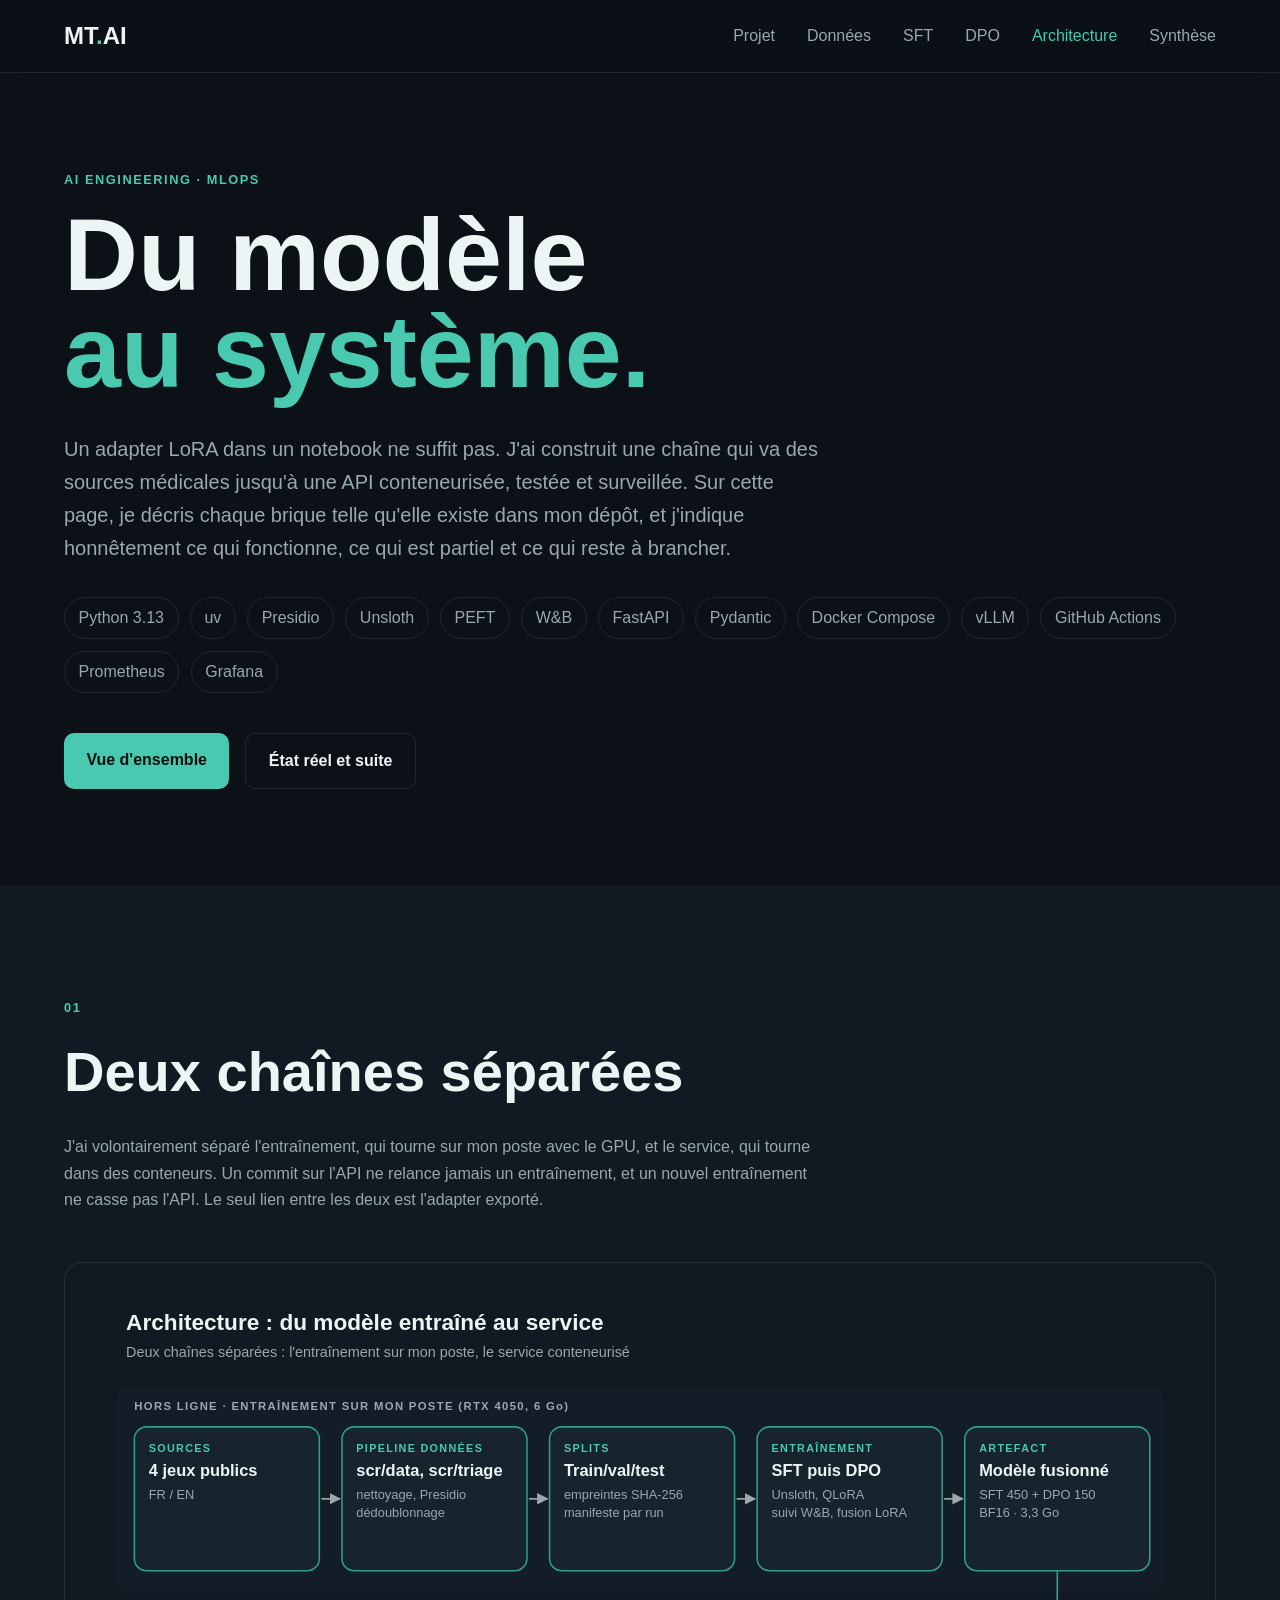
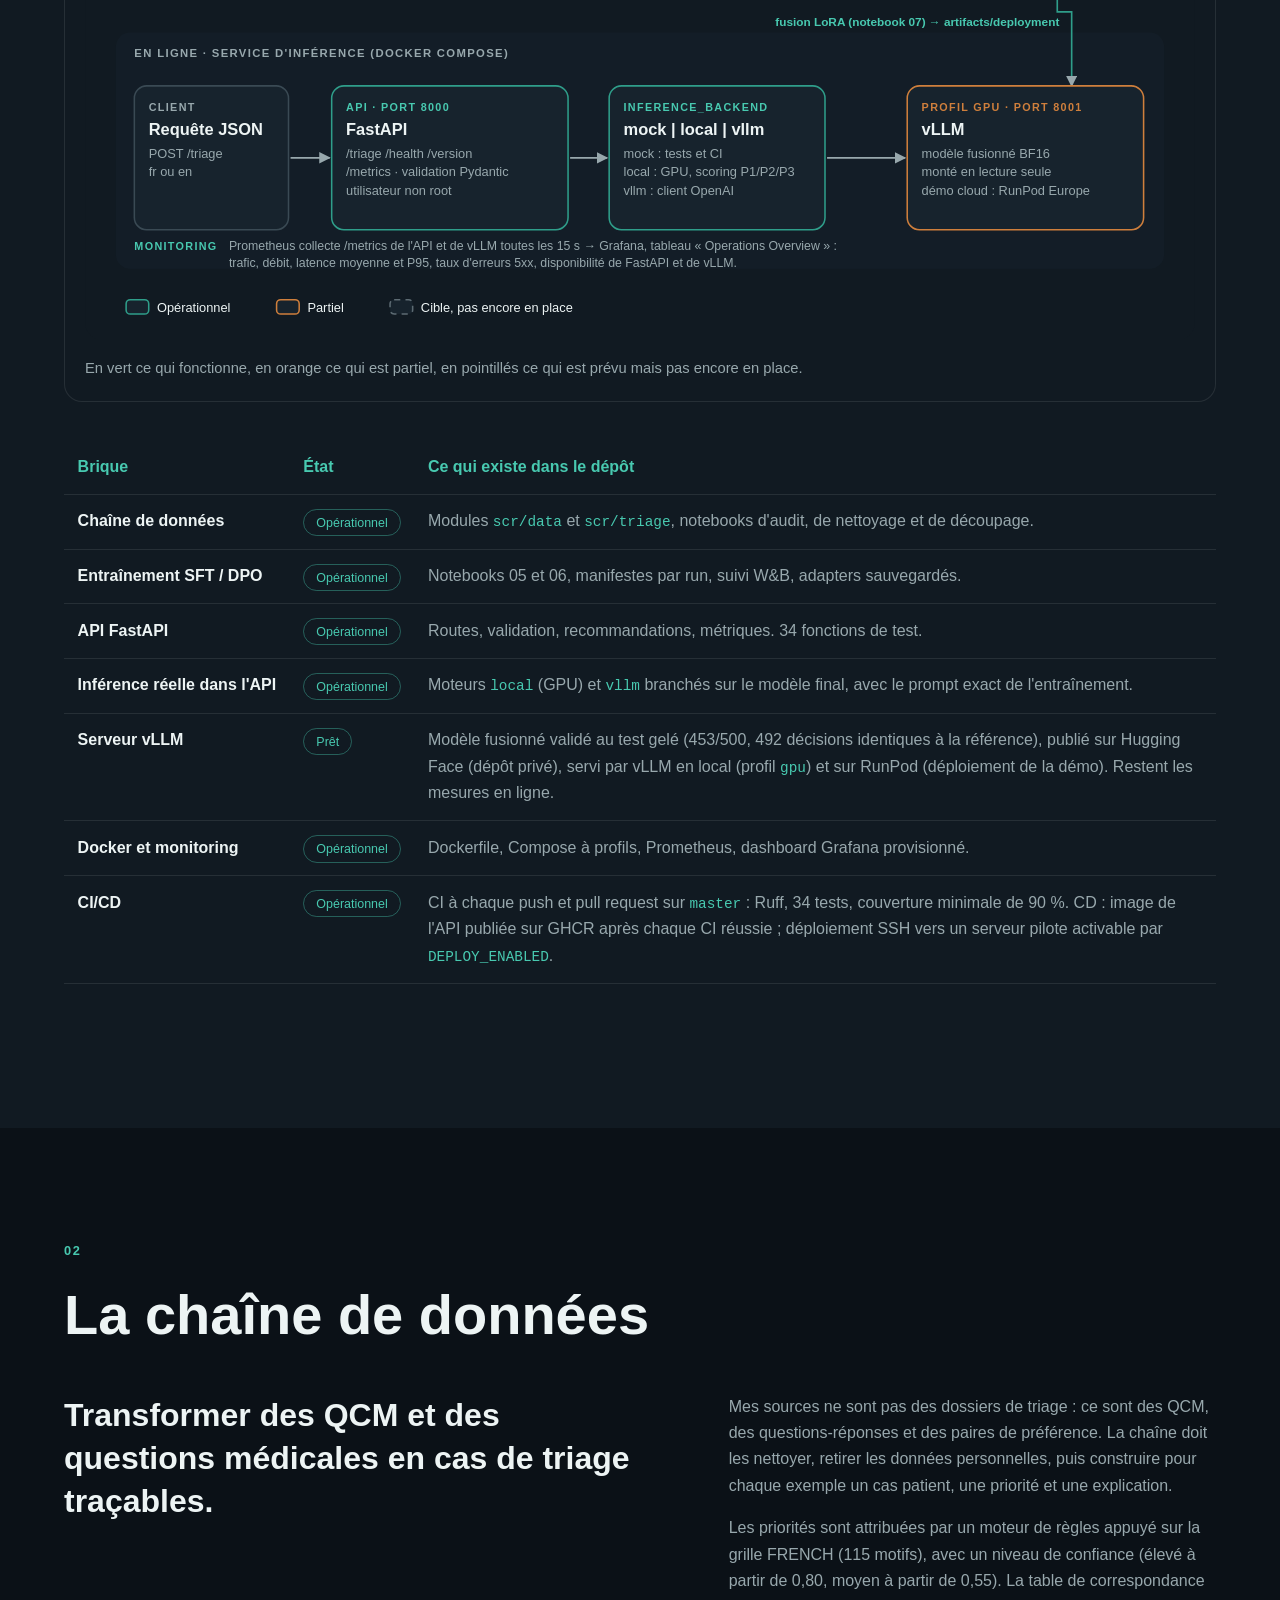
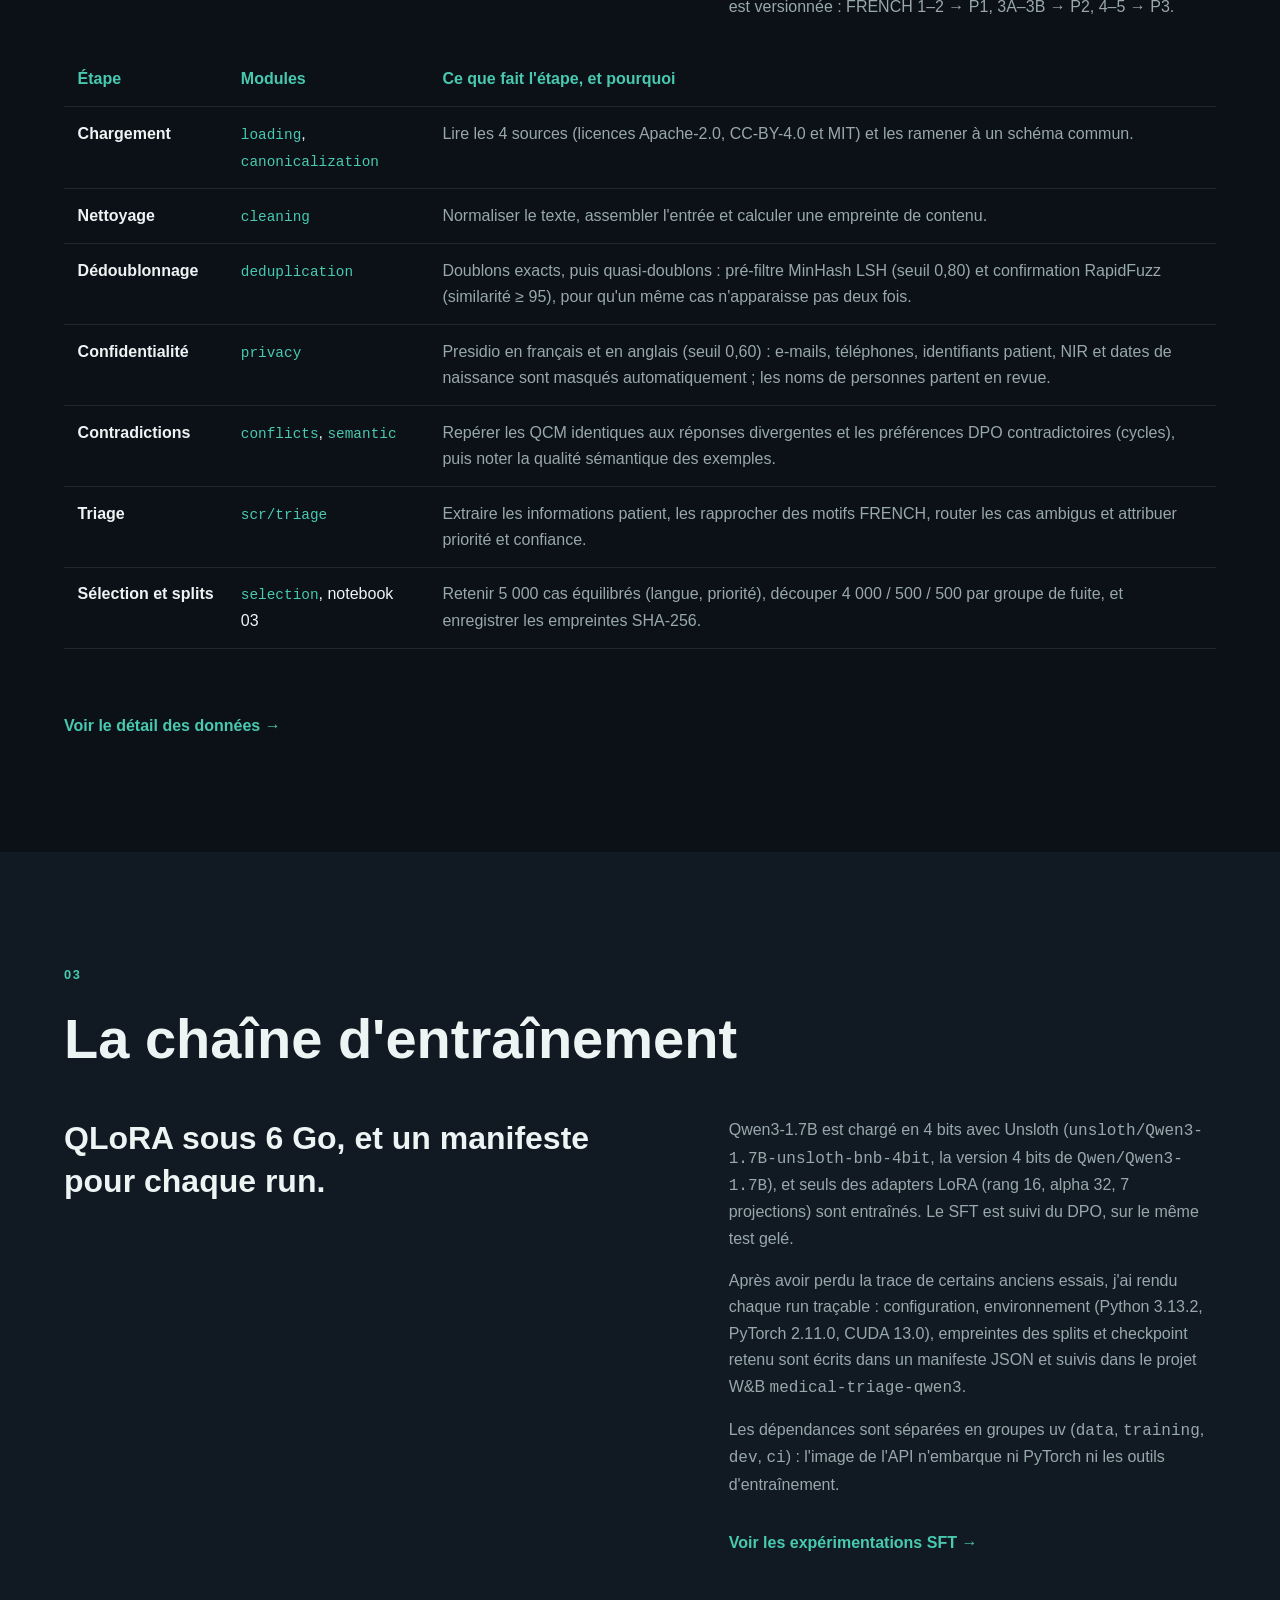
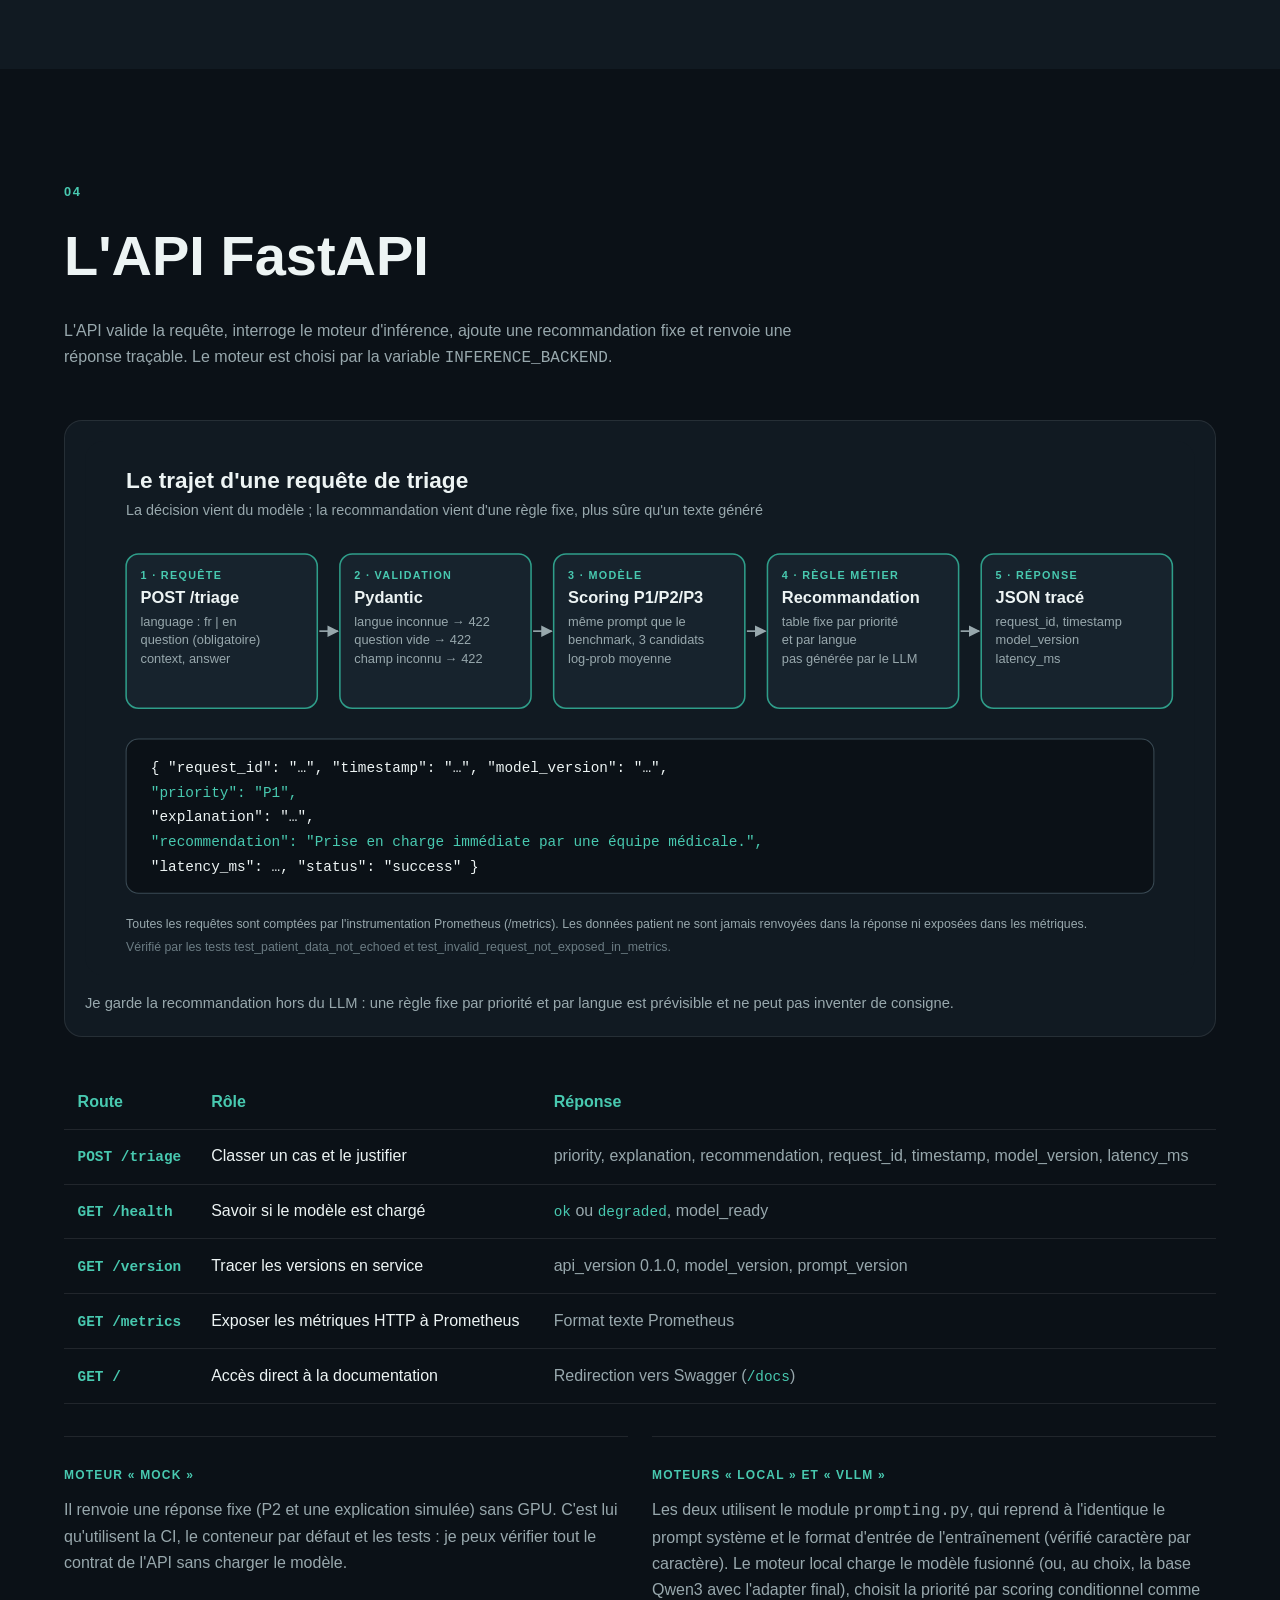
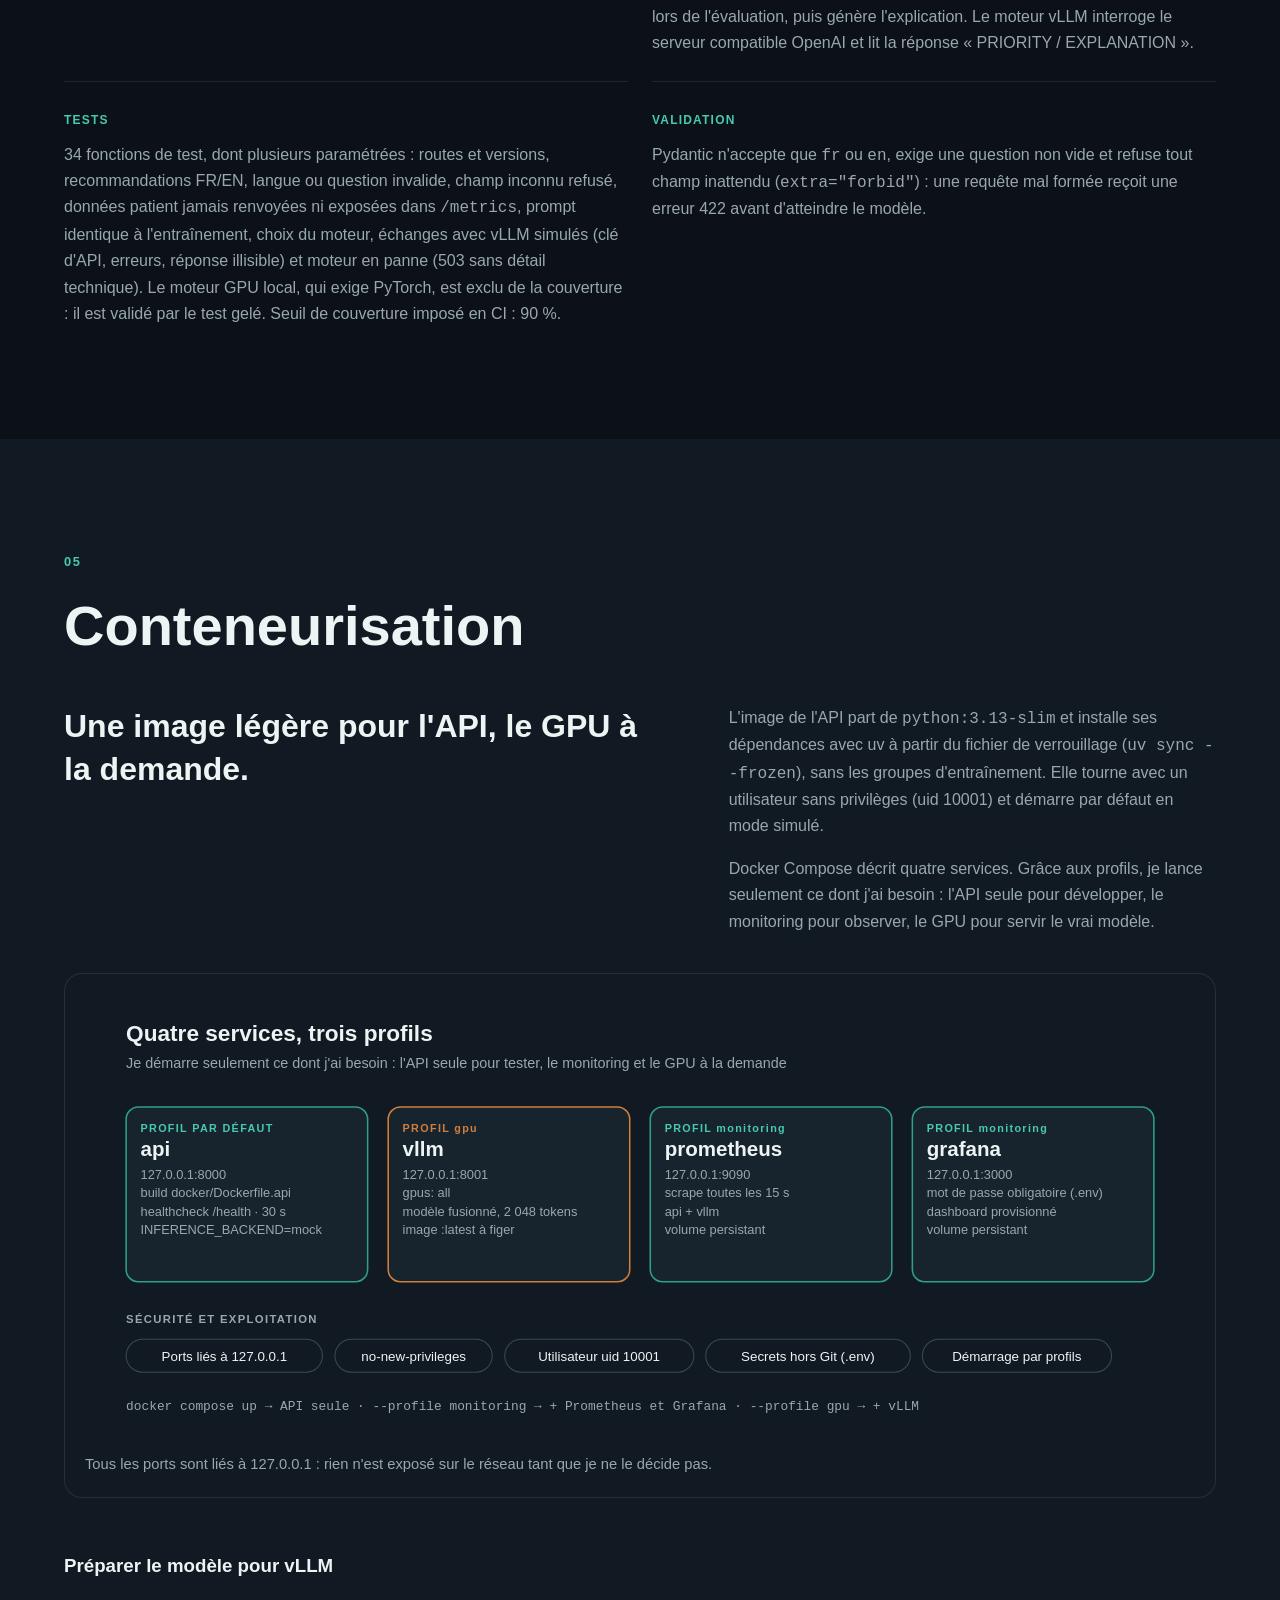
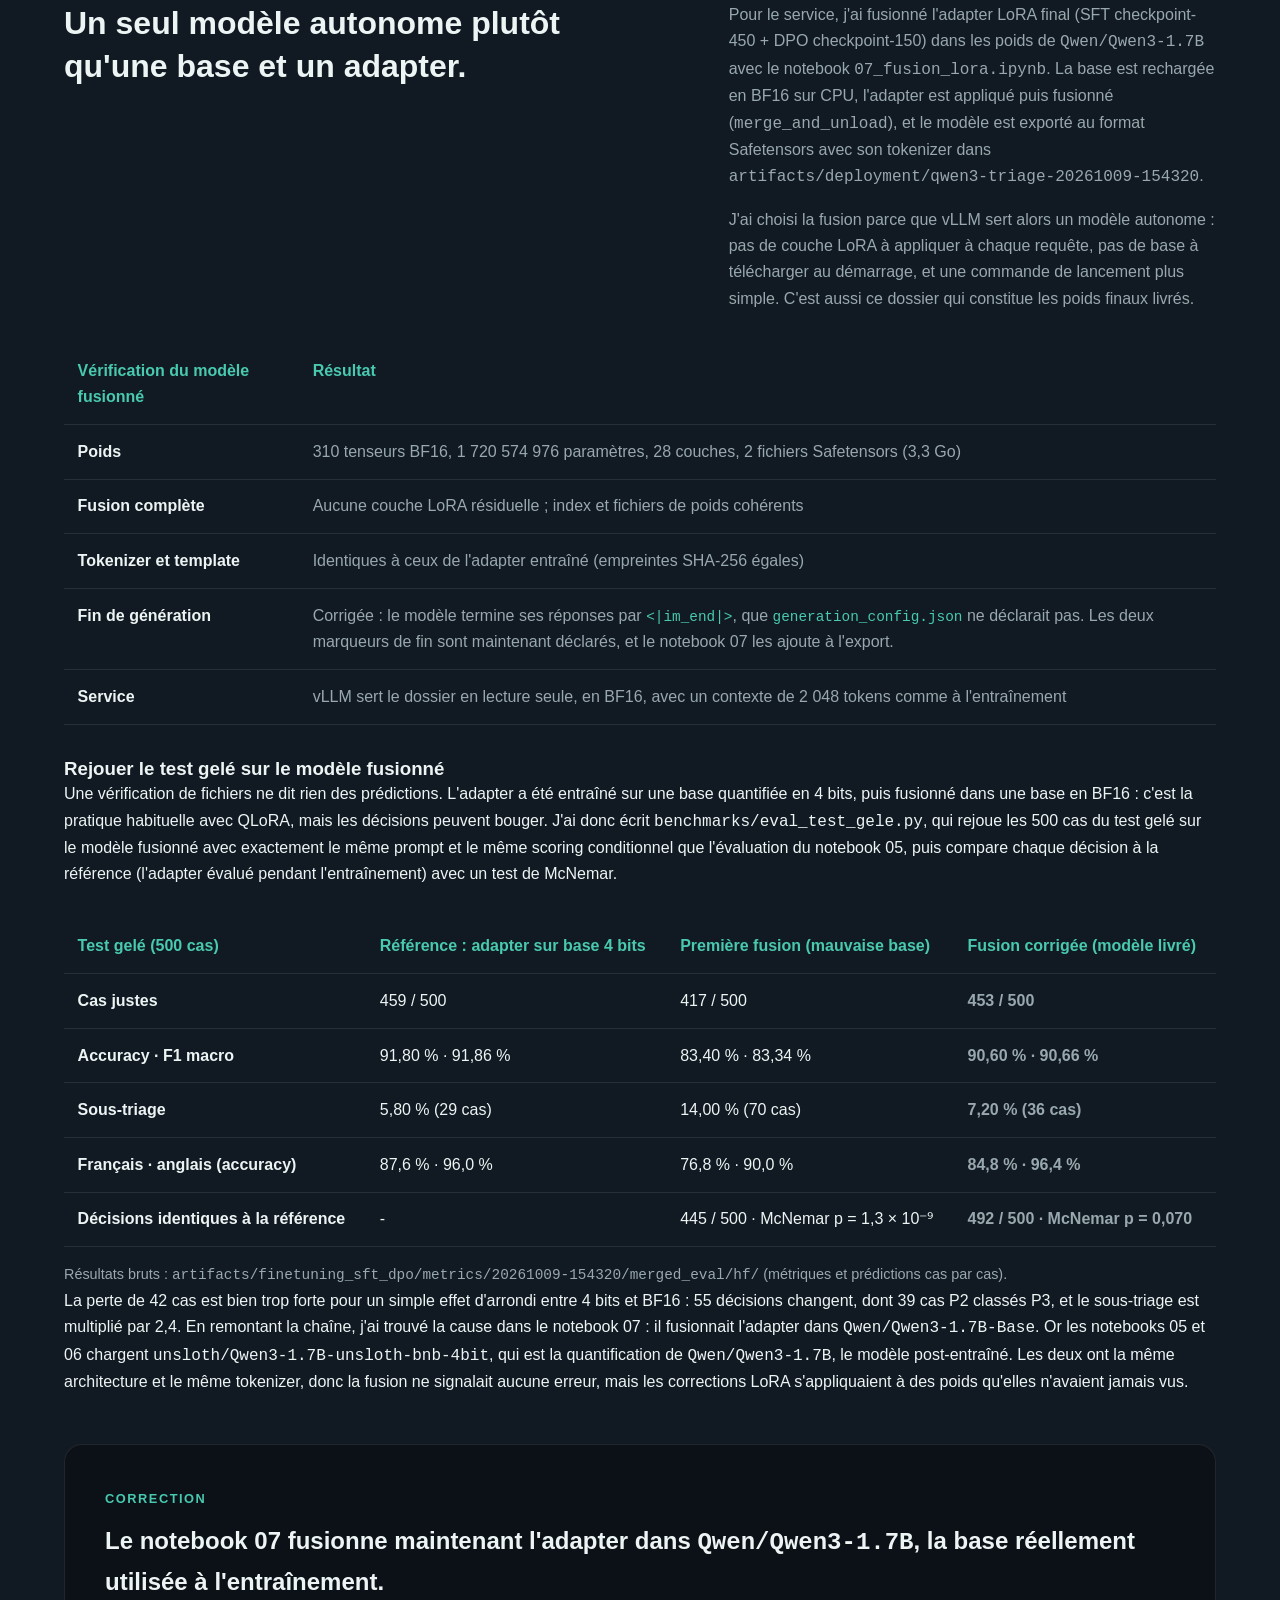
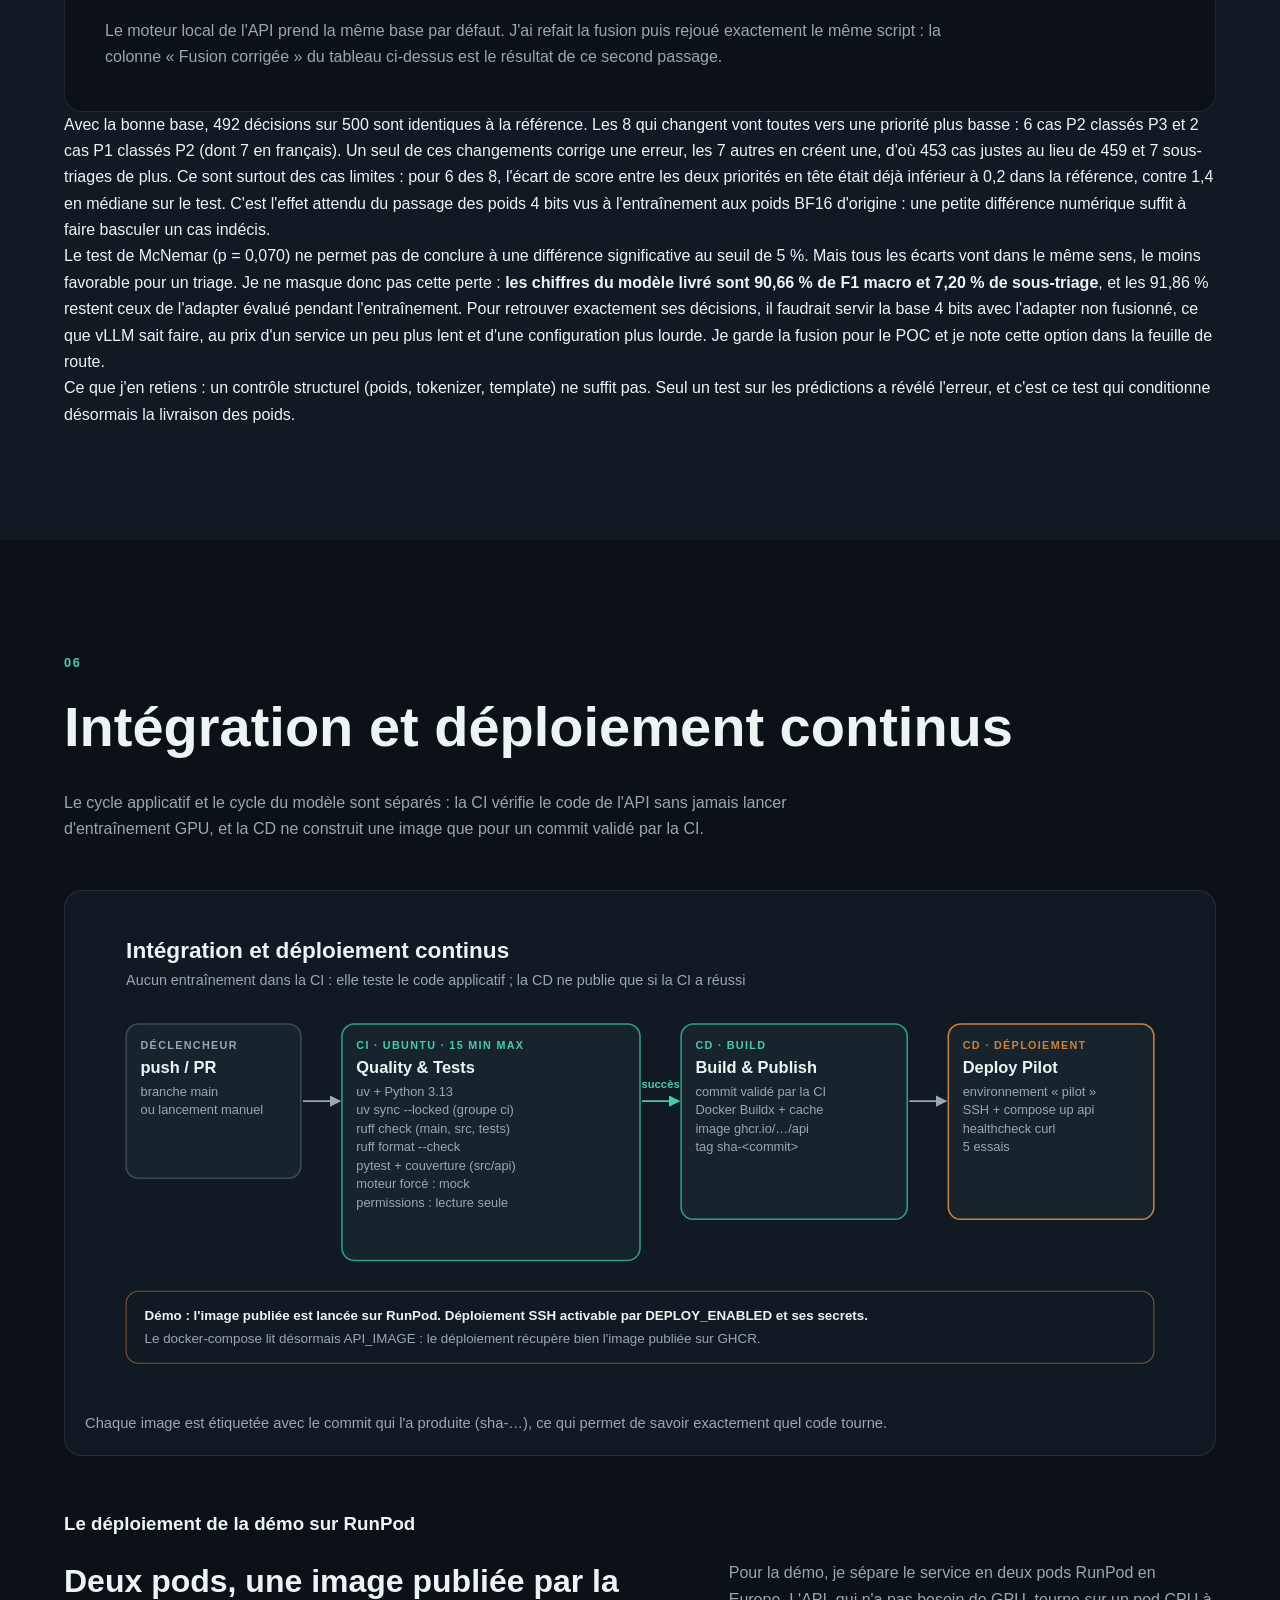
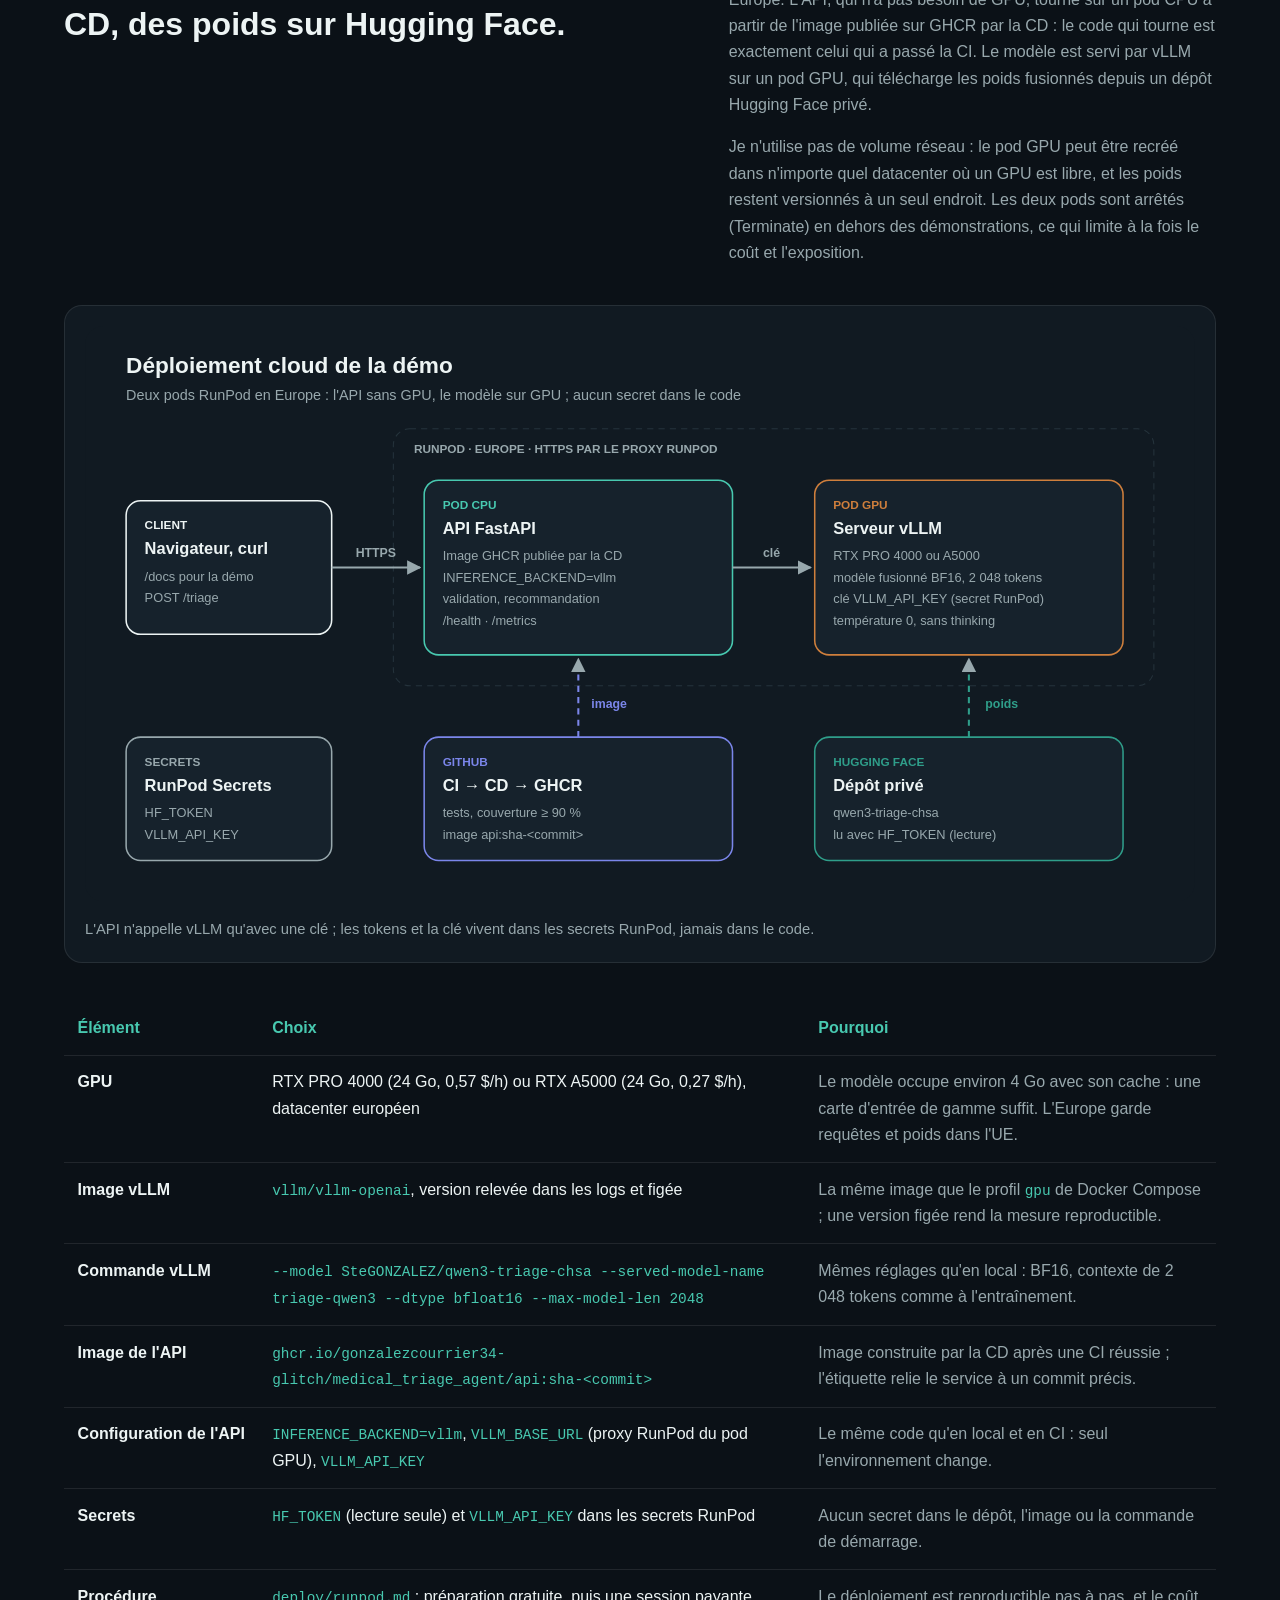
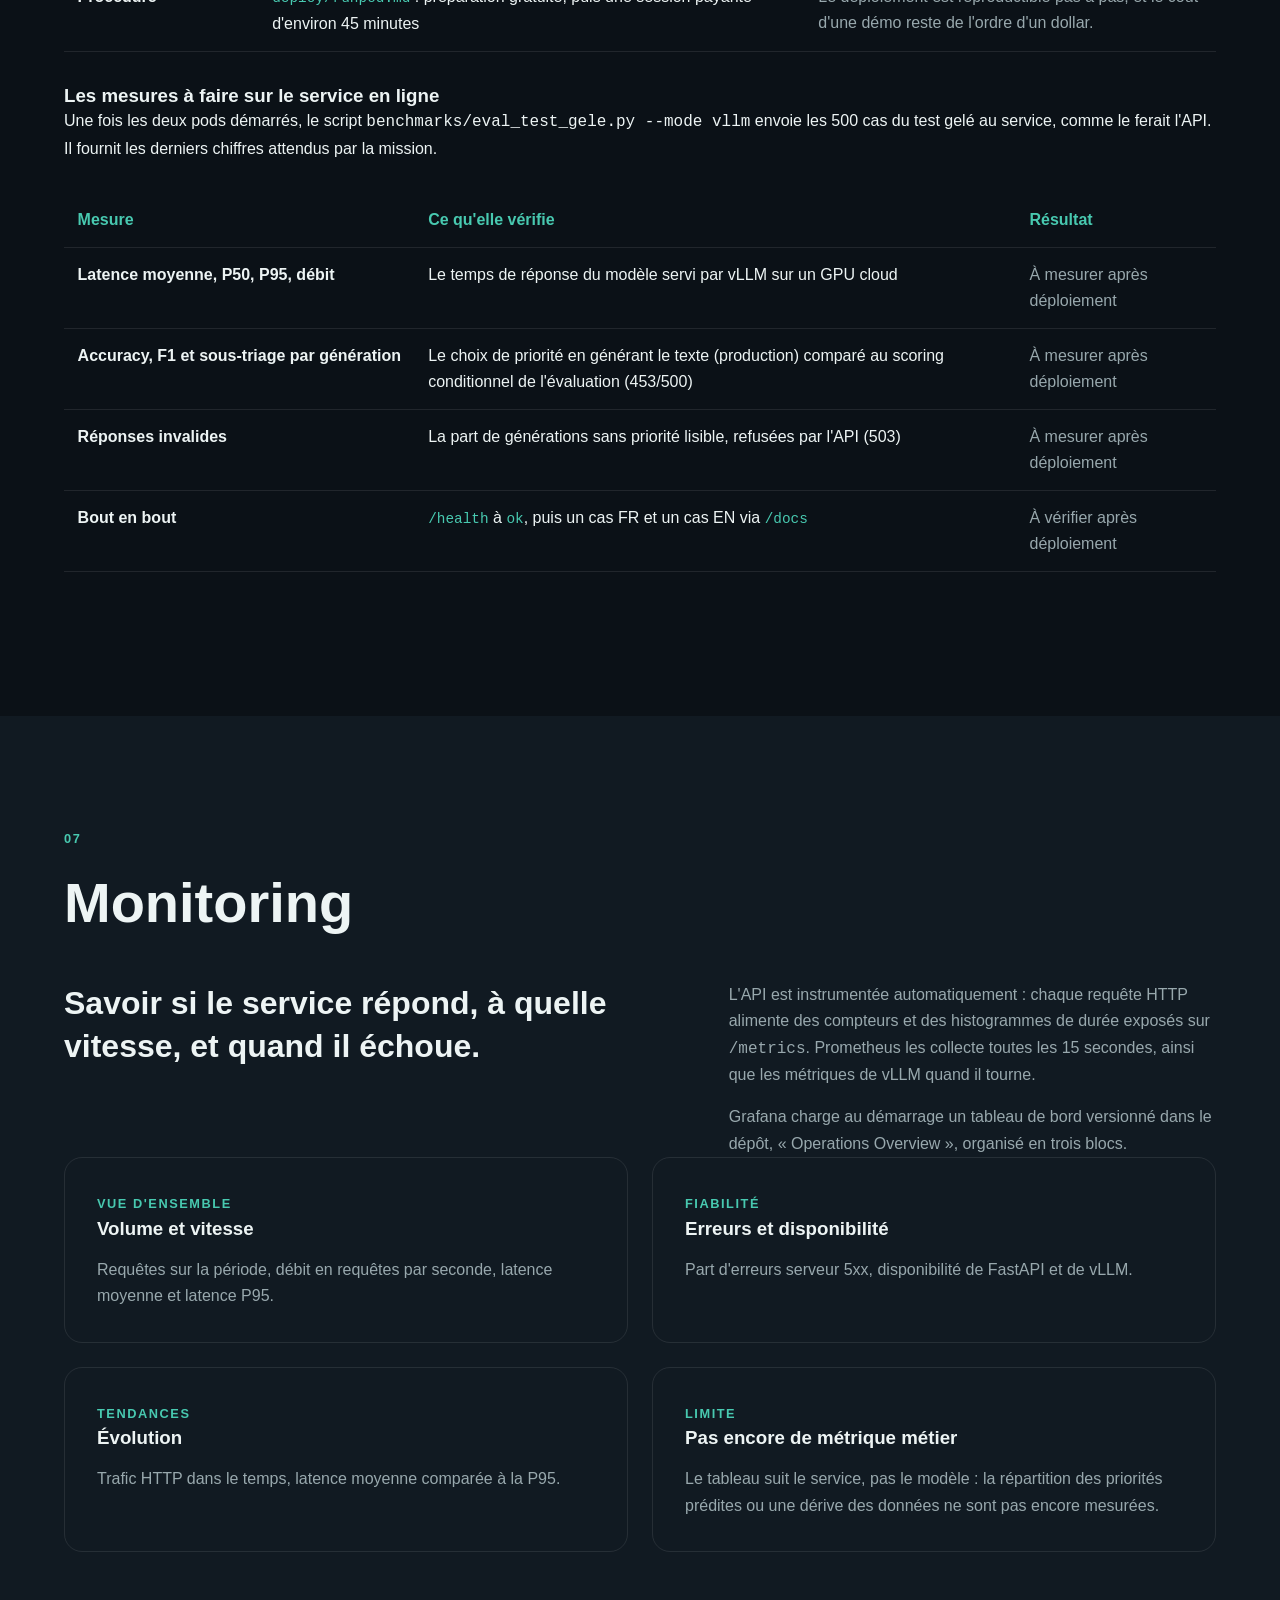
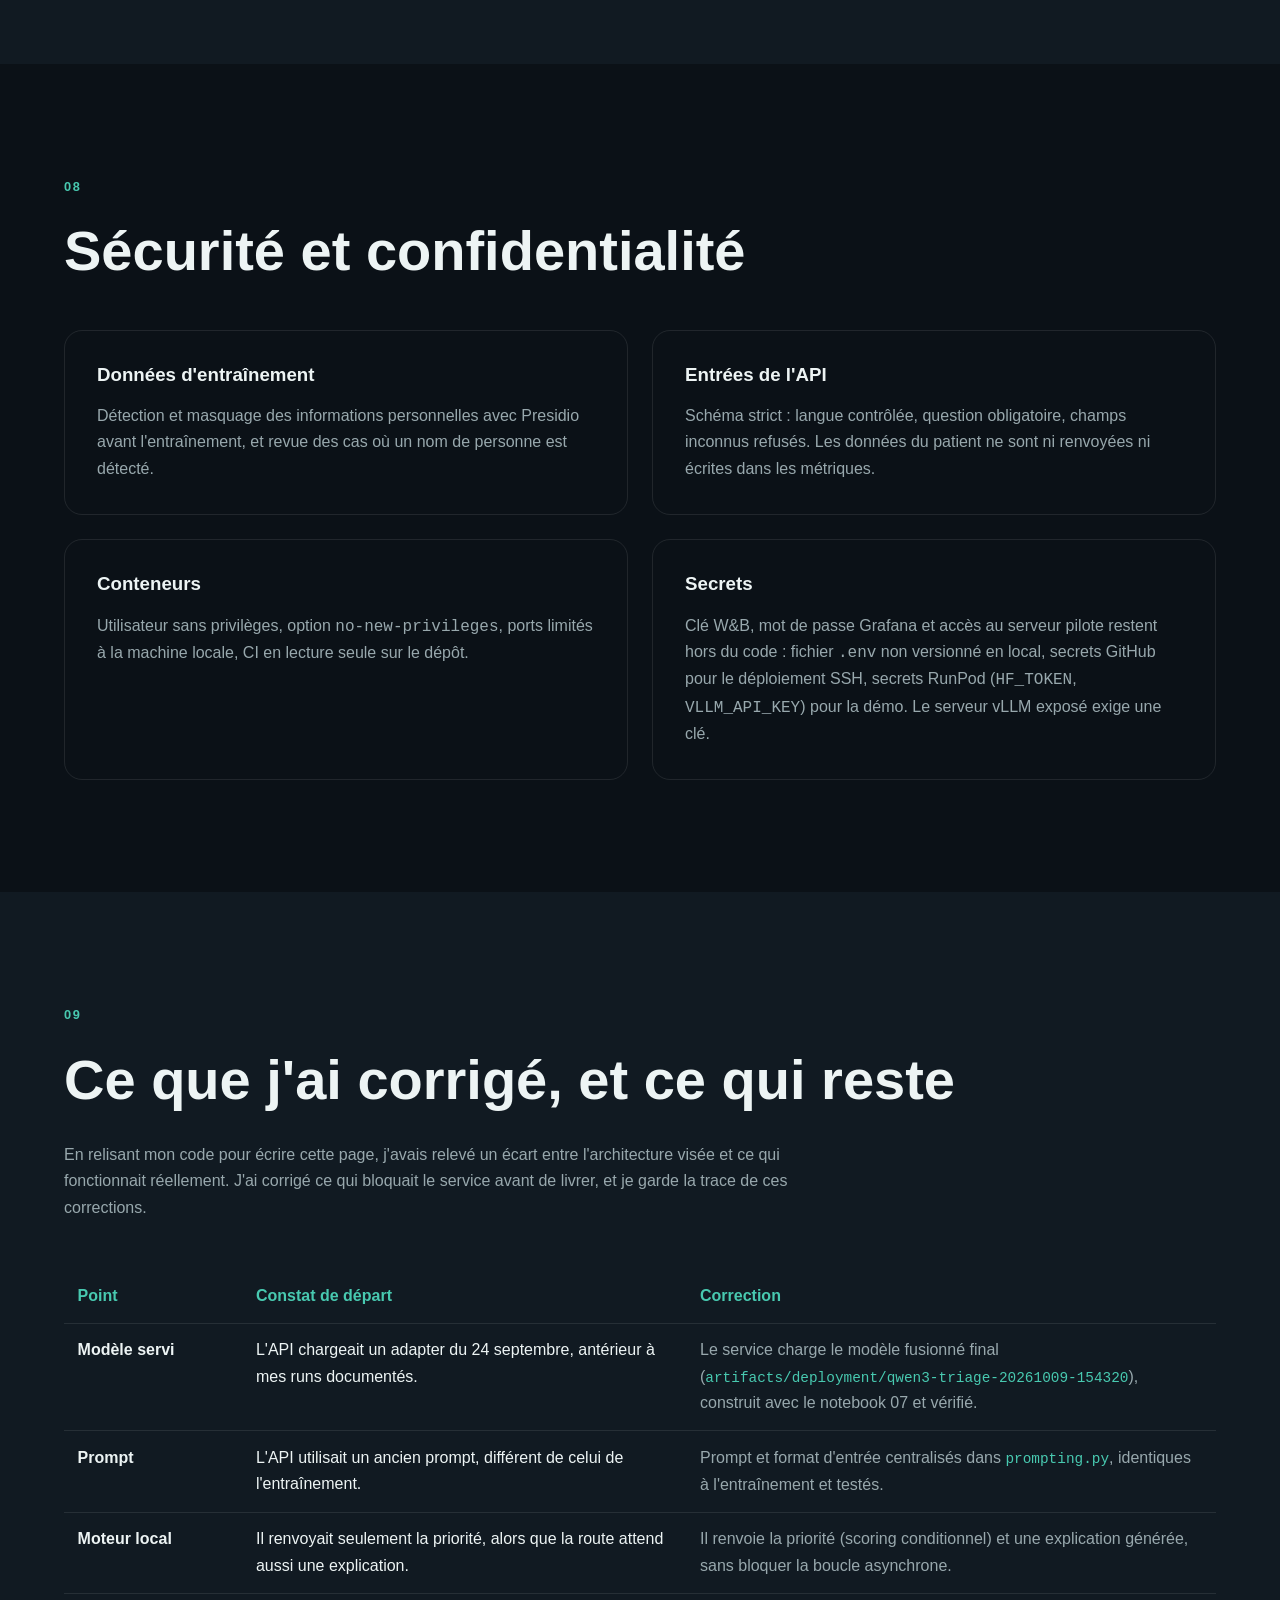
==== commit 2f3b2759: "Doc : déploiement RunPod décrit, ne restent que les mesures en ligne" ====
--- a/docs/architecture.html
+++ b/docs/architecture.html
@@ -110,7 +110,7 @@
 <text x="814.0" y="440.0" fill="#edf4f4" font-size="16" font-family="Inter, 'Segoe UI', Arial, sans-serif" text-anchor="start" font-weight="700" >vLLM</text>
 <text x="814.0" y="462.0" fill="#98a8ad" font-size="12.5" font-family="Inter, 'Segoe UI', Arial, sans-serif" text-anchor="start" font-weight="normal" >modèle fusionné BF16</text>
 <text x="814.0" y="480.0" fill="#98a8ad" font-size="12.5" font-family="Inter, 'Segoe UI', Arial, sans-serif" text-anchor="start" font-weight="normal" >monté en lecture seule</text>
-<text x="814.0" y="498.0" fill="#98a8ad" font-size="12.5" font-family="Inter, 'Segoe UI', Arial, sans-serif" text-anchor="start" font-weight="normal" >déploiement cloud à faire</text>
+<text x="814.0" y="498.0" fill="#98a8ad" font-size="12.5" font-family="Inter, 'Segoe UI', Arial, sans-serif" text-anchor="start" font-weight="normal" >démo cloud : RunPod Europe</text>
 <text x="48.0" y="552.0" fill="#48c9b0" font-size="10.5" font-family="Inter, 'Segoe UI', Arial, sans-serif" text-anchor="start" font-weight="700" letter-spacing="1.3">MONITORING</text>
 <text x="140.0" y="552.0" fill="#98a8ad" font-size="12" font-family="Inter, 'Segoe UI', Arial, sans-serif" text-anchor="start" font-weight="normal" >Prometheus collecte /metrics de l'API et de vLLM toutes les 15 s → Grafana, tableau « Operations Overview » :</text>
 <text x="140.0" y="568.0" fill="#98a8ad" font-size="12" font-family="Inter, 'Segoe UI', Arial, sans-serif" text-anchor="start" font-weight="normal" >trafic, débit, latence moyenne et P95, taux d'erreurs 5xx, disponibilité de FastAPI et de vLLM.</text>
@@ -128,9 +128,9 @@
 <tr><td>Entraînement SFT / DPO</td><td><span class="experiment-status selected">Opérationnel</span></td><td>Notebooks 05 et 06, manifestes par run, suivi W&amp;B, adapters sauvegardés.</td></tr>
 <tr><td>API FastAPI</td><td><span class="experiment-status selected">Opérationnel</span></td><td>Routes, validation, recommandations, métriques. 34 fonctions de test.</td></tr>
 <tr><td>Inférence réelle dans l'API</td><td><span class="experiment-status selected">Opérationnel</span></td><td>Moteurs <code>local</code> (GPU) et <code>vllm</code> branchés sur le modèle final, avec le prompt exact de l'entraînement.</td></tr>
-<tr><td>Serveur vLLM</td><td><span class="experiment-status promising">Partiel</span></td><td>Modèle fusionné servi par vLLM dans Docker Compose. Fusion validée au test gelé (453/500, 492 décisions identiques à la référence) ; pas encore déployé sur un serveur cloud.</td></tr>
+<tr><td>Serveur vLLM</td><td><span class="experiment-status selected">Prêt</span></td><td>Modèle fusionné validé au test gelé (453/500, 492 décisions identiques à la référence), publié sur Hugging Face (dépôt privé), servi par vLLM en local (profil <code>gpu</code>) et sur RunPod (<a href="#cloud">déploiement de la démo</a>). Restent les <a href="#mesures-cloud">mesures en ligne</a>.</td></tr>
 <tr><td>Docker et monitoring</td><td><span class="experiment-status selected">Opérationnel</span></td><td>Dockerfile, Compose à profils, Prometheus, dashboard Grafana provisionné.</td></tr>
-<tr><td>CI/CD</td><td><span class="experiment-status promising">Partiel</span></td><td>Lint et format au vert sur le code applicatif ; la CD récupère l'image publiée. Reste à configurer le serveur pilote.</td></tr>
+<tr><td>CI/CD</td><td><span class="experiment-status selected">Opérationnel</span></td><td>CI à chaque push et pull request sur <code>master</code> : Ruff, 34 tests, couverture minimale de 90 %. CD : image de l'API publiée sur GHCR après chaque CI réussie ; déploiement SSH vers un serveur pilote activable par <code>DEPLOY_ENABLED</code>.</td></tr>
 </tbody>
 </table>
 </div>
@@ -400,9 +400,93 @@
 <text x="854.0" y="216.0" fill="#98a8ad" font-size="12.5" font-family="Inter, 'Segoe UI', Arial, sans-serif" text-anchor="start" font-weight="normal" >healthcheck curl</text>
 <text x="854.0" y="234.0" fill="#98a8ad" font-size="12.5" font-family="Inter, 'Segoe UI', Arial, sans-serif" text-anchor="start" font-weight="normal" >5 essais</text>
 <rect x="40" y="370" width="1000" height="70" rx="12" fill="none" stroke="#cf7f3c" stroke-opacity="0.6"/>
-<text x="58.0" y="398.0" fill="#edf4f4" font-size="13" font-family="Inter, 'Segoe UI', Arial, sans-serif" text-anchor="start" font-weight="700" >Reste à faire : choisir le serveur cloud et configurer ses secrets (DEPLOY_HOST, DEPLOY_USER, DEPLOY_SSH_KEY, PILOT_HEALTH_URL).</text>
+<text x="58.0" y="398.0" fill="#edf4f4" font-size="13" font-family="Inter, 'Segoe UI', Arial, sans-serif" text-anchor="start" font-weight="700" >Démo : l'image publiée est lancée sur RunPod. Déploiement SSH activable par DEPLOY_ENABLED et ses secrets.</text>
 <text x="58.0" y="420.0" fill="#98a8ad" font-size="13" font-family="Inter, 'Segoe UI', Arial, sans-serif" text-anchor="start" font-weight="normal" >Le docker-compose lit désormais API_IMAGE : le déploiement récupère bien l'image publiée sur GHCR.</text>
 </svg><figcaption>Chaque image est étiquetée avec le commit qui l'a produite (sha-…), ce qui permet de savoir exactement quel code tourne.</figcaption></figure>
+<h3 id="cloud">Le déploiement de la démo sur RunPod</h3>
+<div class="about-grid">
+<div class="large-text">Deux pods, une image publiée par la CD, des poids sur Hugging Face.</div>
+<div>
+<p>Pour la démo, je sépare le service en deux pods RunPod en Europe. L'API, qui n'a pas besoin de GPU, tourne sur un pod CPU à partir de l'image publiée sur GHCR par la CD : le code qui tourne est exactement celui qui a passé la CI. Le modèle est servi par vLLM sur un pod GPU, qui télécharge les poids fusionnés depuis un dépôt Hugging Face privé.</p>
+<p>Je n'utilise pas de volume réseau : le pod GPU peut être recréé dans n'importe quel datacenter où un GPU est libre, et les poids restent versionnés à un seul endroit. Les deux pods sont arrêtés (Terminate) en dehors des démonstrations, ce qui limite à la fois le coût et l'exposition.</p>
+</div>
+</div>
+<figure class="story-figure"><svg class="story-svg" preserveAspectRatio="xMidYMid meet" xmlns="http://www.w3.org/2000/svg" viewBox="0 0 1080 560" role="img" aria-label="Déploiement cloud de la démo : API sur un pod CPU, vLLM sur un pod GPU en Europe, poids sur Hugging Face, image publiée par la CD.">
+<title>Déploiement cloud de la démo</title>
+<desc>Le client appelle l'API FastAPI sur un pod CPU RunPod ; l'API appelle vLLM sur un pod GPU en Europe avec une clé ; vLLM télécharge les poids depuis un dépôt Hugging Face privé ; la CD publie l'image de l'API sur GHCR.</desc>
+<defs><marker id="cloud-arr" viewBox="0 0 10 10" refX="9" refY="5" markerWidth="7" markerHeight="7" orient="auto-start-reverse"><path d="M0,0 L10,5 L0,10 z" fill="#98a8ad"/></marker></defs>
+<rect width="1080" height="560" rx="18" fill="#111a22"/>
+<text x="40" y="46" fill="#edf4f4" font-size="22" font-family="Inter, 'Segoe UI', Arial, sans-serif" text-anchor="start" font-weight="700">Déploiement cloud de la démo</text>
+<text x="40" y="72" fill="#98a8ad" font-size="14" font-family="Inter, 'Segoe UI', Arial, sans-serif" text-anchor="start" font-weight="normal">Deux pods RunPod en Europe : l&#x27;API sans GPU, le modèle sur GPU ; aucun secret dans le code</text>
+<rect x="300" y="100" width="740" height="250" rx="16" fill="none" stroke="#25333c" stroke-dasharray="6 5"/>
+<text x="320" y="124" fill="#98a8ad" font-size="11.5" font-family="Inter, 'Segoe UI', Arial, sans-serif" text-anchor="start" font-weight="700">RUNPOD · EUROPE · HTTPS PAR LE PROXY RUNPOD</text>
+<rect x="40" y="170" width="200" height="130" rx="14" fill="#16222c" stroke="#edf4f4" stroke-width="1.5"/>
+<text x="58" y="198" fill="#edf4f4" font-size="11.5" font-family="Inter, 'Segoe UI', Arial, sans-serif" text-anchor="start" font-weight="700">CLIENT</text>
+<text x="58" y="222" fill="#edf4f4" font-size="16" font-family="Inter, 'Segoe UI', Arial, sans-serif" text-anchor="start" font-weight="700">Navigateur, curl</text>
+<text x="58" y="248" fill="#98a8ad" font-size="12.5" font-family="Inter, 'Segoe UI', Arial, sans-serif" text-anchor="start" font-weight="normal">/docs pour la démo</text>
+<text x="58" y="269" fill="#98a8ad" font-size="12.5" font-family="Inter, 'Segoe UI', Arial, sans-serif" text-anchor="start" font-weight="normal">POST /triage</text>
+<rect x="330" y="150" width="300" height="170" rx="14" fill="#16222c" stroke="#48c9b0" stroke-width="1.5"/>
+<text x="348" y="178" fill="#48c9b0" font-size="11.5" font-family="Inter, 'Segoe UI', Arial, sans-serif" text-anchor="start" font-weight="700">POD CPU</text>
+<text x="348" y="202" fill="#edf4f4" font-size="16" font-family="Inter, 'Segoe UI', Arial, sans-serif" text-anchor="start" font-weight="700">API FastAPI</text>
+<text x="348" y="228" fill="#98a8ad" font-size="12.5" font-family="Inter, 'Segoe UI', Arial, sans-serif" text-anchor="start" font-weight="normal">Image GHCR publiée par la CD</text>
+<text x="348" y="249" fill="#98a8ad" font-size="12.5" font-family="Inter, 'Segoe UI', Arial, sans-serif" text-anchor="start" font-weight="normal">INFERENCE_BACKEND=vllm</text>
+<text x="348" y="270" fill="#98a8ad" font-size="12.5" font-family="Inter, 'Segoe UI', Arial, sans-serif" text-anchor="start" font-weight="normal">validation, recommandation</text>
+<text x="348" y="291" fill="#98a8ad" font-size="12.5" font-family="Inter, 'Segoe UI', Arial, sans-serif" text-anchor="start" font-weight="normal">/health · /metrics</text>
+<rect x="710" y="150" width="300" height="170" rx="14" fill="#16222c" stroke="#cf7f3c" stroke-width="1.5"/>
+<text x="728" y="178" fill="#cf7f3c" font-size="11.5" font-family="Inter, 'Segoe UI', Arial, sans-serif" text-anchor="start" font-weight="700">POD GPU</text>
+<text x="728" y="202" fill="#edf4f4" font-size="16" font-family="Inter, 'Segoe UI', Arial, sans-serif" text-anchor="start" font-weight="700">Serveur vLLM</text>
+<text x="728" y="228" fill="#98a8ad" font-size="12.5" font-family="Inter, 'Segoe UI', Arial, sans-serif" text-anchor="start" font-weight="normal">RTX PRO 4000 ou A5000</text>
+<text x="728" y="249" fill="#98a8ad" font-size="12.5" font-family="Inter, 'Segoe UI', Arial, sans-serif" text-anchor="start" font-weight="normal">modèle fusionné BF16, 2 048 tokens</text>
+<text x="728" y="270" fill="#98a8ad" font-size="12.5" font-family="Inter, 'Segoe UI', Arial, sans-serif" text-anchor="start" font-weight="normal">clé VLLM_API_KEY (secret RunPod)</text>
+<text x="728" y="291" fill="#98a8ad" font-size="12.5" font-family="Inter, 'Segoe UI', Arial, sans-serif" text-anchor="start" font-weight="normal">température 0, sans thinking</text>
+<line x1="240" y1="235" x2="326" y2="235" stroke="#98a8ad" stroke-width="2" marker-end="url(#cloud-arr)"/>
+<text x="283" y="225" fill="#98a8ad" font-size="12" font-family="Inter, 'Segoe UI', Arial, sans-serif" text-anchor="middle" font-weight="600">HTTPS</text>
+<line x1="630" y1="235" x2="706" y2="235" stroke="#98a8ad" stroke-width="2" marker-end="url(#cloud-arr)"/>
+<text x="668" y="225" fill="#98a8ad" font-size="12" font-family="Inter, 'Segoe UI', Arial, sans-serif" text-anchor="middle" font-weight="600">clé</text>
+<rect x="330" y="400" width="300" height="120" rx="14" fill="#16222c" stroke="#7b86ea" stroke-width="1.5"/>
+<text x="348" y="428" fill="#7b86ea" font-size="11.5" font-family="Inter, 'Segoe UI', Arial, sans-serif" text-anchor="start" font-weight="700">GITHUB</text>
+<text x="348" y="452" fill="#edf4f4" font-size="16" font-family="Inter, 'Segoe UI', Arial, sans-serif" text-anchor="start" font-weight="700">CI → CD → GHCR</text>
+<text x="348" y="478" fill="#98a8ad" font-size="12.5" font-family="Inter, 'Segoe UI', Arial, sans-serif" text-anchor="start" font-weight="normal">tests, couverture ≥ 90 %</text>
+<text x="348" y="499" fill="#98a8ad" font-size="12.5" font-family="Inter, 'Segoe UI', Arial, sans-serif" text-anchor="start" font-weight="normal">image api:sha-&lt;commit&gt;</text>
+<rect x="710" y="400" width="300" height="120" rx="14" fill="#16222c" stroke="#2f9e8a" stroke-width="1.5"/>
+<text x="728" y="428" fill="#2f9e8a" font-size="11.5" font-family="Inter, 'Segoe UI', Arial, sans-serif" text-anchor="start" font-weight="700">HUGGING FACE</text>
+<text x="728" y="452" fill="#edf4f4" font-size="16" font-family="Inter, 'Segoe UI', Arial, sans-serif" text-anchor="start" font-weight="700">Dépôt privé</text>
+<text x="728" y="478" fill="#98a8ad" font-size="12.5" font-family="Inter, 'Segoe UI', Arial, sans-serif" text-anchor="start" font-weight="normal">qwen3-triage-chsa</text>
+<text x="728" y="499" fill="#98a8ad" font-size="12.5" font-family="Inter, 'Segoe UI', Arial, sans-serif" text-anchor="start" font-weight="normal">lu avec HF_TOKEN (lecture)</text>
+<line x1="480" y1="400" x2="480" y2="324" stroke="#7b86ea" stroke-width="2" stroke-dasharray="6 5" marker-end="url(#cloud-arr)"/>
+<text x="510" y="372" fill="#7b86ea" font-size="12" font-family="Inter, 'Segoe UI', Arial, sans-serif" text-anchor="middle" font-weight="600">image</text>
+<line x1="860" y1="400" x2="860" y2="324" stroke="#2f9e8a" stroke-width="2" stroke-dasharray="6 5" marker-end="url(#cloud-arr)"/>
+<text x="892" y="372" fill="#2f9e8a" font-size="12" font-family="Inter, 'Segoe UI', Arial, sans-serif" text-anchor="middle" font-weight="600">poids</text>
+<rect x="40" y="400" width="200" height="120" rx="14" fill="#16222c" stroke="#98a8ad" stroke-width="1.5"/>
+<text x="58" y="428" fill="#98a8ad" font-size="11.5" font-family="Inter, 'Segoe UI', Arial, sans-serif" text-anchor="start" font-weight="700">SECRETS</text>
+<text x="58" y="452" fill="#edf4f4" font-size="16" font-family="Inter, 'Segoe UI', Arial, sans-serif" text-anchor="start" font-weight="700">RunPod Secrets</text>
+<text x="58" y="478" fill="#98a8ad" font-size="12.5" font-family="Inter, 'Segoe UI', Arial, sans-serif" text-anchor="start" font-weight="normal">HF_TOKEN</text>
+<text x="58" y="499" fill="#98a8ad" font-size="12.5" font-family="Inter, 'Segoe UI', Arial, sans-serif" text-anchor="start" font-weight="normal">VLLM_API_KEY</text>
+</svg>
+<figcaption>L'API n'appelle vLLM qu'avec une clé ; les tokens et la clé vivent dans les secrets RunPod, jamais dans le code.</figcaption></figure>
+<table class="story-table params-table">
+<thead><tr><th>Élément</th><th>Choix</th><th>Pourquoi</th></tr></thead>
+<tbody>
+<tr><td>GPU</td><td>RTX PRO 4000 (24 Go, 0,57 $/h) ou RTX A5000 (24 Go, 0,27 $/h), datacenter européen</td><td>Le modèle occupe environ 4 Go avec son cache : une carte d'entrée de gamme suffit. L'Europe garde requêtes et poids dans l'UE.</td></tr>
+<tr><td>Image vLLM</td><td><code>vllm/vllm-openai</code>, version relevée dans les logs et figée</td><td>La même image que le profil <code>gpu</code> de Docker Compose ; une version figée rend la mesure reproductible.</td></tr>
+<tr><td>Commande vLLM</td><td><code>--model SteGONZALEZ/qwen3-triage-chsa --served-model-name triage-qwen3 --dtype bfloat16 --max-model-len 2048</code></td><td>Mêmes réglages qu'en local : BF16, contexte de 2 048 tokens comme à l'entraînement.</td></tr>
+<tr><td>Image de l'API</td><td><code>ghcr.io/gonzalezcourrier34-glitch/medical_triage_agent/api:sha-&lt;commit&gt;</code></td><td>Image construite par la CD après une CI réussie ; l'étiquette relie le service à un commit précis.</td></tr>
+<tr><td>Configuration de l'API</td><td><code>INFERENCE_BACKEND=vllm</code>, <code>VLLM_BASE_URL</code> (proxy RunPod du pod GPU), <code>VLLM_API_KEY</code></td><td>Le même code qu'en local et en CI : seul l'environnement change.</td></tr>
+<tr><td>Secrets</td><td><code>HF_TOKEN</code> (lecture seule) et <code>VLLM_API_KEY</code> dans les secrets RunPod</td><td>Aucun secret dans le dépôt, l'image ou la commande de démarrage.</td></tr>
+<tr><td>Procédure</td><td><code>deploy/runpod.md</code> : préparation gratuite, puis une session payante d'environ 45 minutes</td><td>Le déploiement est reproductible pas à pas, et le coût d'une démo reste de l'ordre d'un dollar.</td></tr>
+</tbody>
+</table>
+<h3 id="mesures-cloud">Les mesures à faire sur le service en ligne</h3>
+<p>Une fois les deux pods démarrés, le script <code>benchmarks/eval_test_gele.py --mode vllm</code> envoie les 500 cas du test gelé au service, comme le ferait l'API. Il fournit les derniers chiffres attendus par la mission.</p>
+<table class="story-table params-table">
+<thead><tr><th>Mesure</th><th>Ce qu'elle vérifie</th><th>Résultat</th></tr></thead>
+<tbody>
+<tr><td>Latence moyenne, P50, P95, débit</td><td>Le temps de réponse du modèle servi par vLLM sur un GPU cloud</td><td>À mesurer après déploiement</td></tr>
+<tr><td>Accuracy, F1 et sous-triage par génération</td><td>Le choix de priorité en générant le texte (production) comparé au scoring conditionnel de l'évaluation (453/500)</td><td>À mesurer après déploiement</td></tr>
+<tr><td>Réponses invalides</td><td>La part de générations sans priorité lisible, refusées par l'API (503)</td><td>À mesurer après déploiement</td></tr>
+<tr><td>Bout en bout</td><td><code>/health</code> à <code>ok</code>, puis un cas FR et un cas EN via <code>/docs</code></td><td>À vérifier après déploiement</td></tr>
+</tbody>
+</table>
 </div>
 </section>
 
@@ -436,7 +520,7 @@
 <div class="reflection-card"><h3>Données d'entraînement</h3><p>Détection et masquage des informations personnelles avec Presidio avant l'entraînement, et revue des cas où un nom de personne est détecté.</p></div>
 <div class="reflection-card"><h3>Entrées de l'API</h3><p>Schéma strict : langue contrôlée, question obligatoire, champs inconnus refusés. Les données du patient ne sont ni renvoyées ni écrites dans les métriques.</p></div>
 <div class="reflection-card"><h3>Conteneurs</h3><p>Utilisateur sans privilèges, option <code>no-new-privileges</code>, ports limités à la machine locale, CI en lecture seule sur le dépôt.</p></div>
-<div class="reflection-card"><h3>Secrets</h3><p>Clé W&amp;B, mot de passe Grafana et accès au serveur pilote restent hors du code : fichier <code>.env</code> non versionné en local, secrets GitHub pour le déploiement.</p></div>
+<div class="reflection-card"><h3>Secrets</h3><p>Clé W&amp;B, mot de passe Grafana et accès au serveur pilote restent hors du code : fichier <code>.env</code> non versionné en local, secrets GitHub pour le déploiement SSH, secrets RunPod (<code>HF_TOKEN</code>, <code>VLLM_API_KEY</code>) pour la démo. Le serveur vLLM exposé exige une clé.</p></div>
 </div>
 </div>
 </section>
@@ -464,10 +548,9 @@
 </table>
 <h3>Ce qui reste à faire</h3>
 <div class="reflection-grid">
-<div class="reflection-card"><h3>Déployer sur le cloud</h3><p>Choisir un serveur GPU, configurer les secrets du déploiement (hôte, utilisateur, clé SSH, URL de contrôle) et lancer le profil <code>gpu</code>.</p></div>
-<div class="reflection-card"><h3>Mesurer la latence</h3><p>Mesurer moyenne, P50, P95 et débit de <code>/triage</code> avec vLLM, et comparer le choix de priorité par génération (vLLM) au scoring conditionnel (évaluation).</p></div>
-<div class="reflection-card"><h3>Figer les images</h3><p>vLLM, Prometheus et Grafana utilisent encore l'étiquette <code>latest</code> : je dois figer leurs versions après validation.</p></div>
-<div class="reflection-card"><h3>Valider de bout en bout</h3><p>Rejouer le test gelé via vLLM (mode <code>vllm</code>) pour comparer le choix par génération au scoring conditionnel, déjà validé sur le modèle fusionné ; lancer la suite de tests dans la CI.</p></div>
+<div class="reflection-card"><h3>Mesurer le service en ligne</h3><p>Démarrer les deux pods RunPod, puis rejouer le test gelé via vLLM : latence (moyenne, P50, P95), F1 et sous-triage du choix par génération, réponses invalides. Voir <a href="#mesures-cloud">les mesures à faire</a>.</p></div>
+<div class="reflection-card"><h3>Valider de bout en bout</h3><p>Vérifier <code>/health</code> puis un cas français et un cas anglais depuis <code>/docs</code> sur l'URL publique de l'API, et garder ces captures comme preuve de fonctionnement.</p></div>
+<div class="reflection-card"><h3>Figer la version de vLLM</h3><p>Relever dans les logs du pod la version de vLLM utilisée pour ces mesures, et la reporter dans Docker Compose à la place de <code>latest</code>.</p></div>
 </div>
 </div>
 </section>
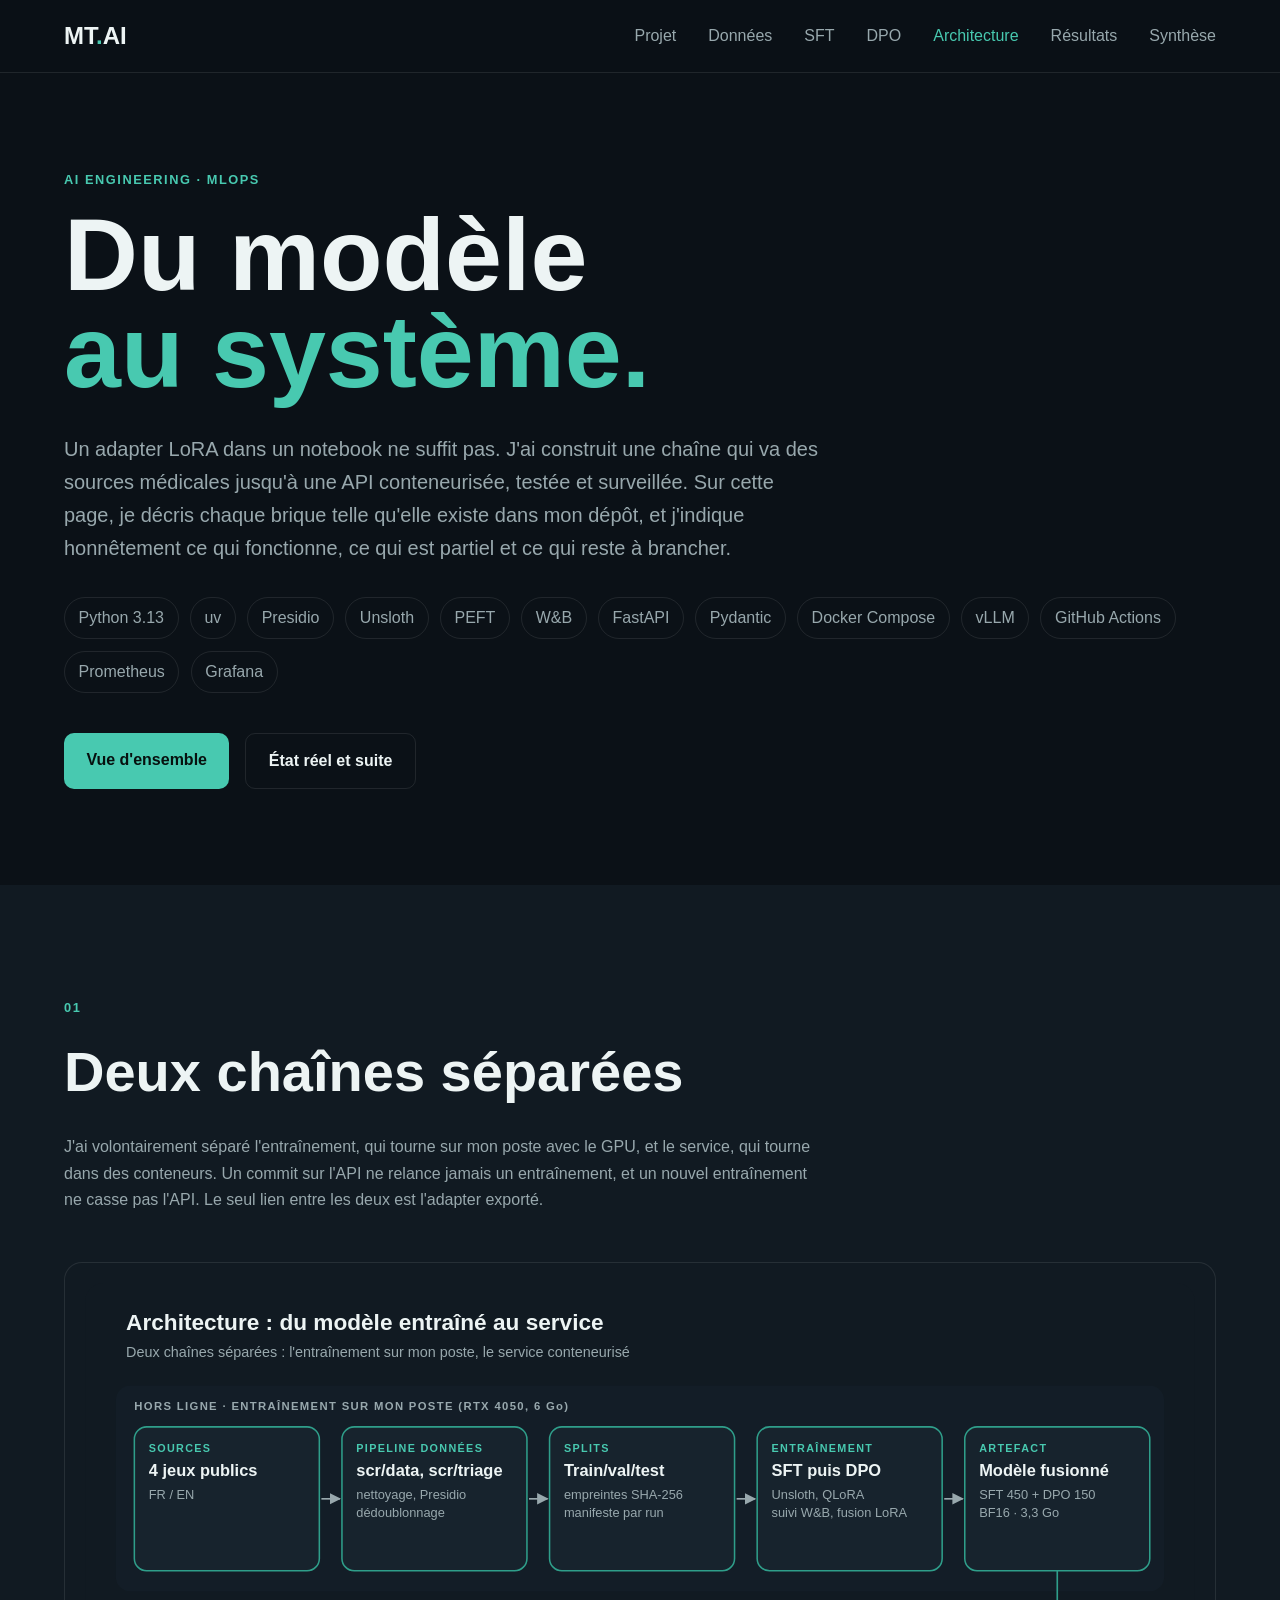
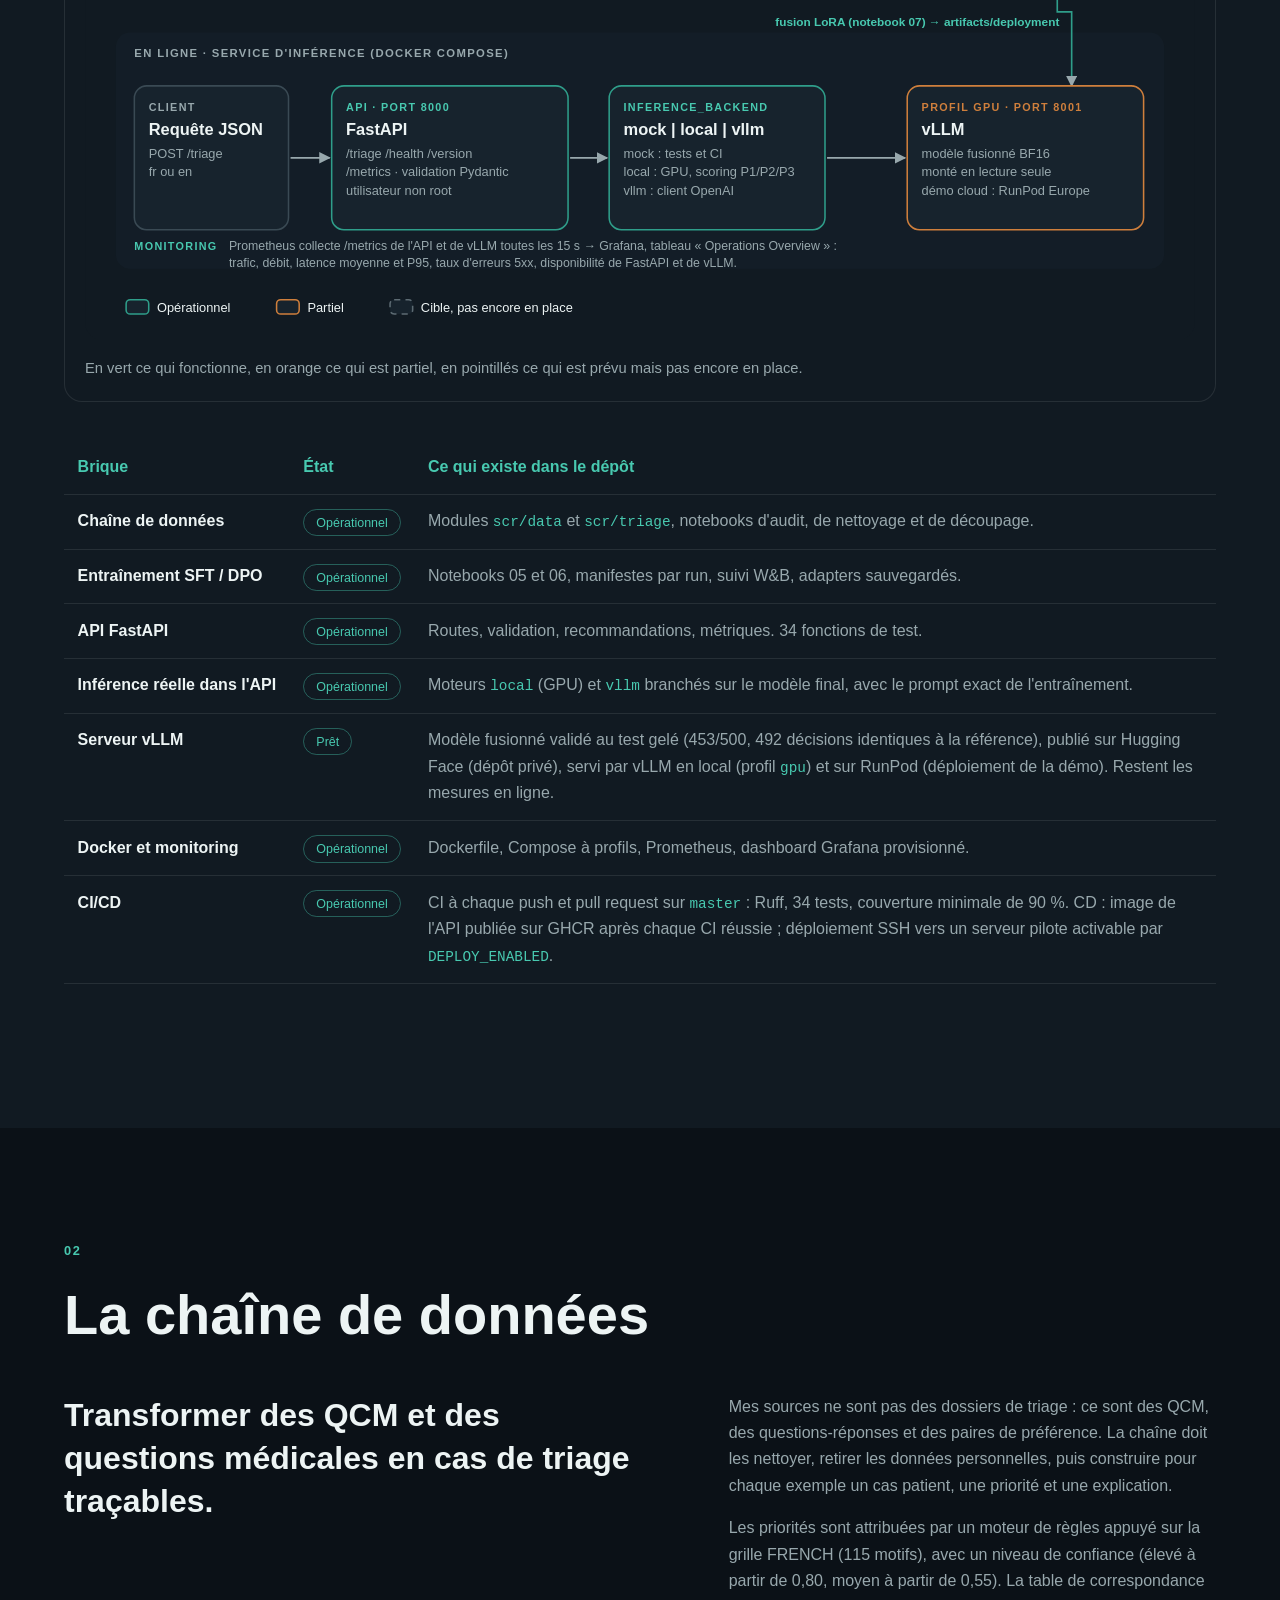
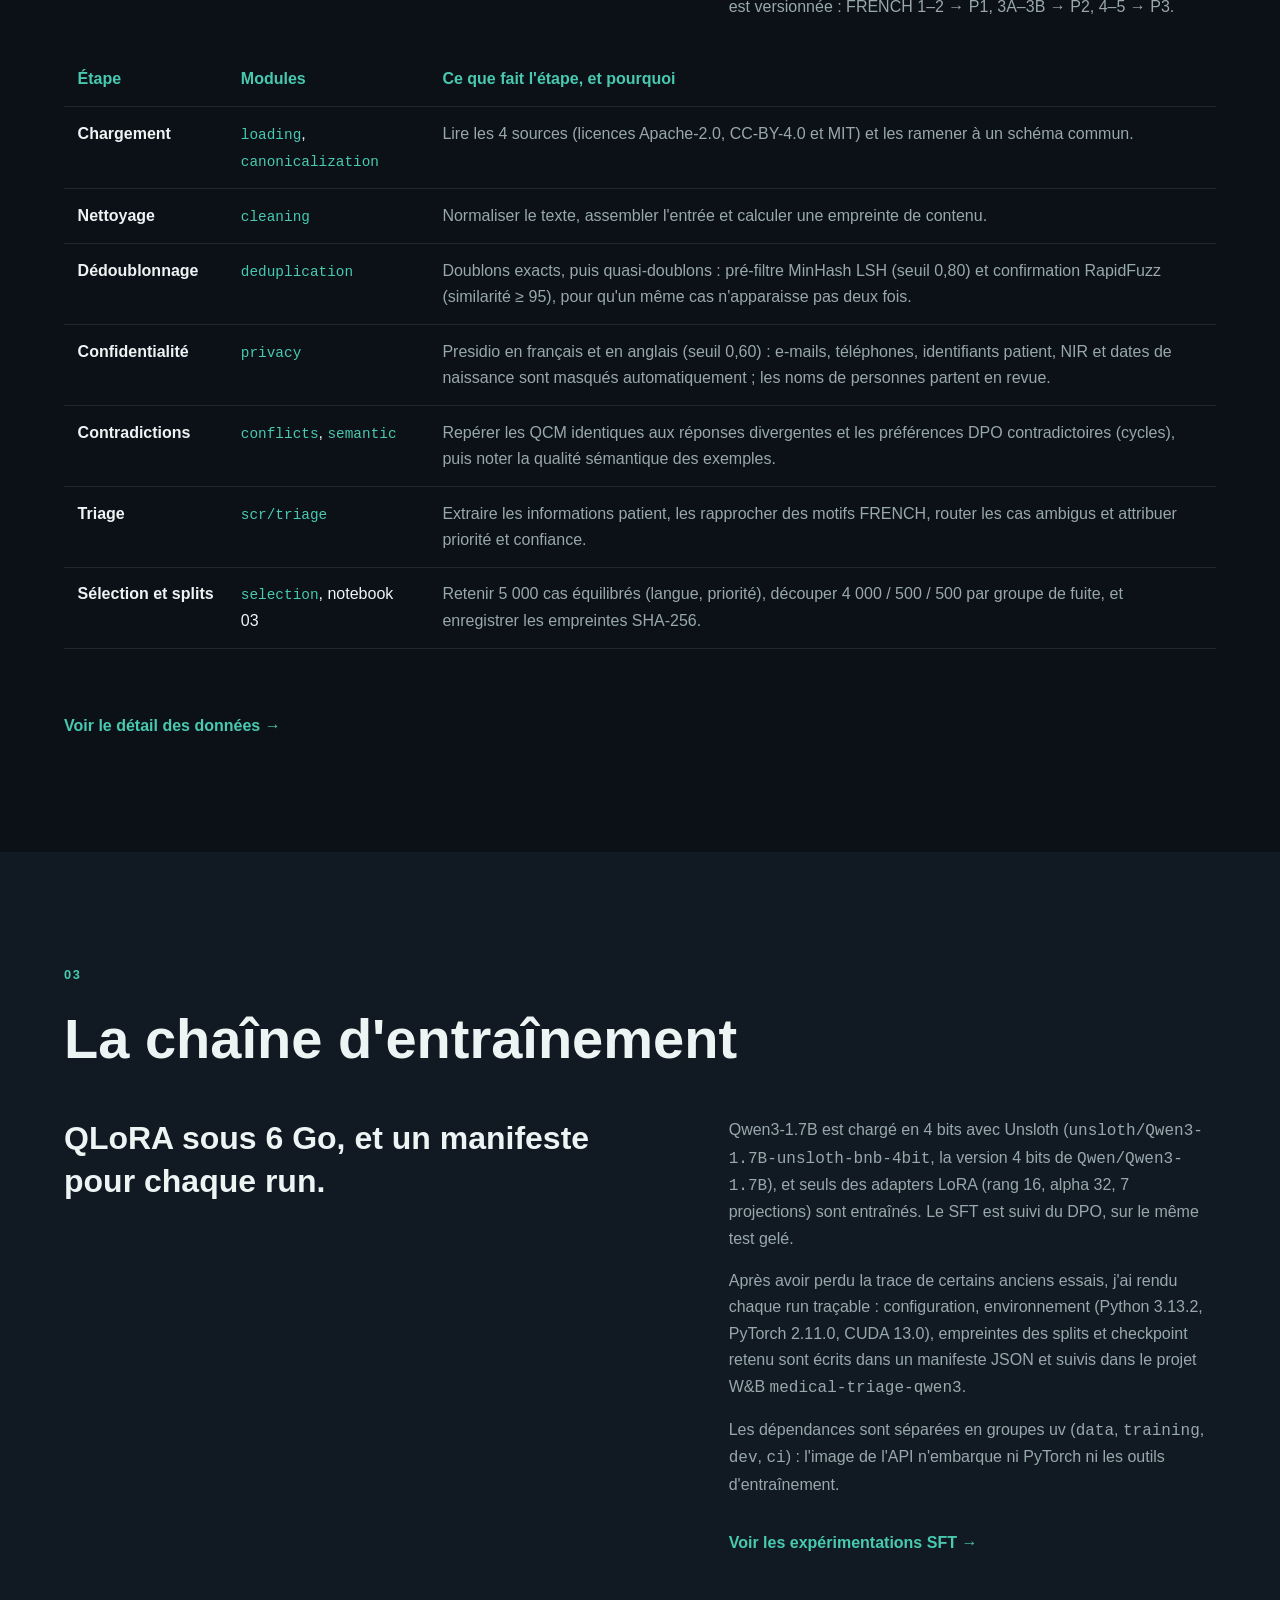
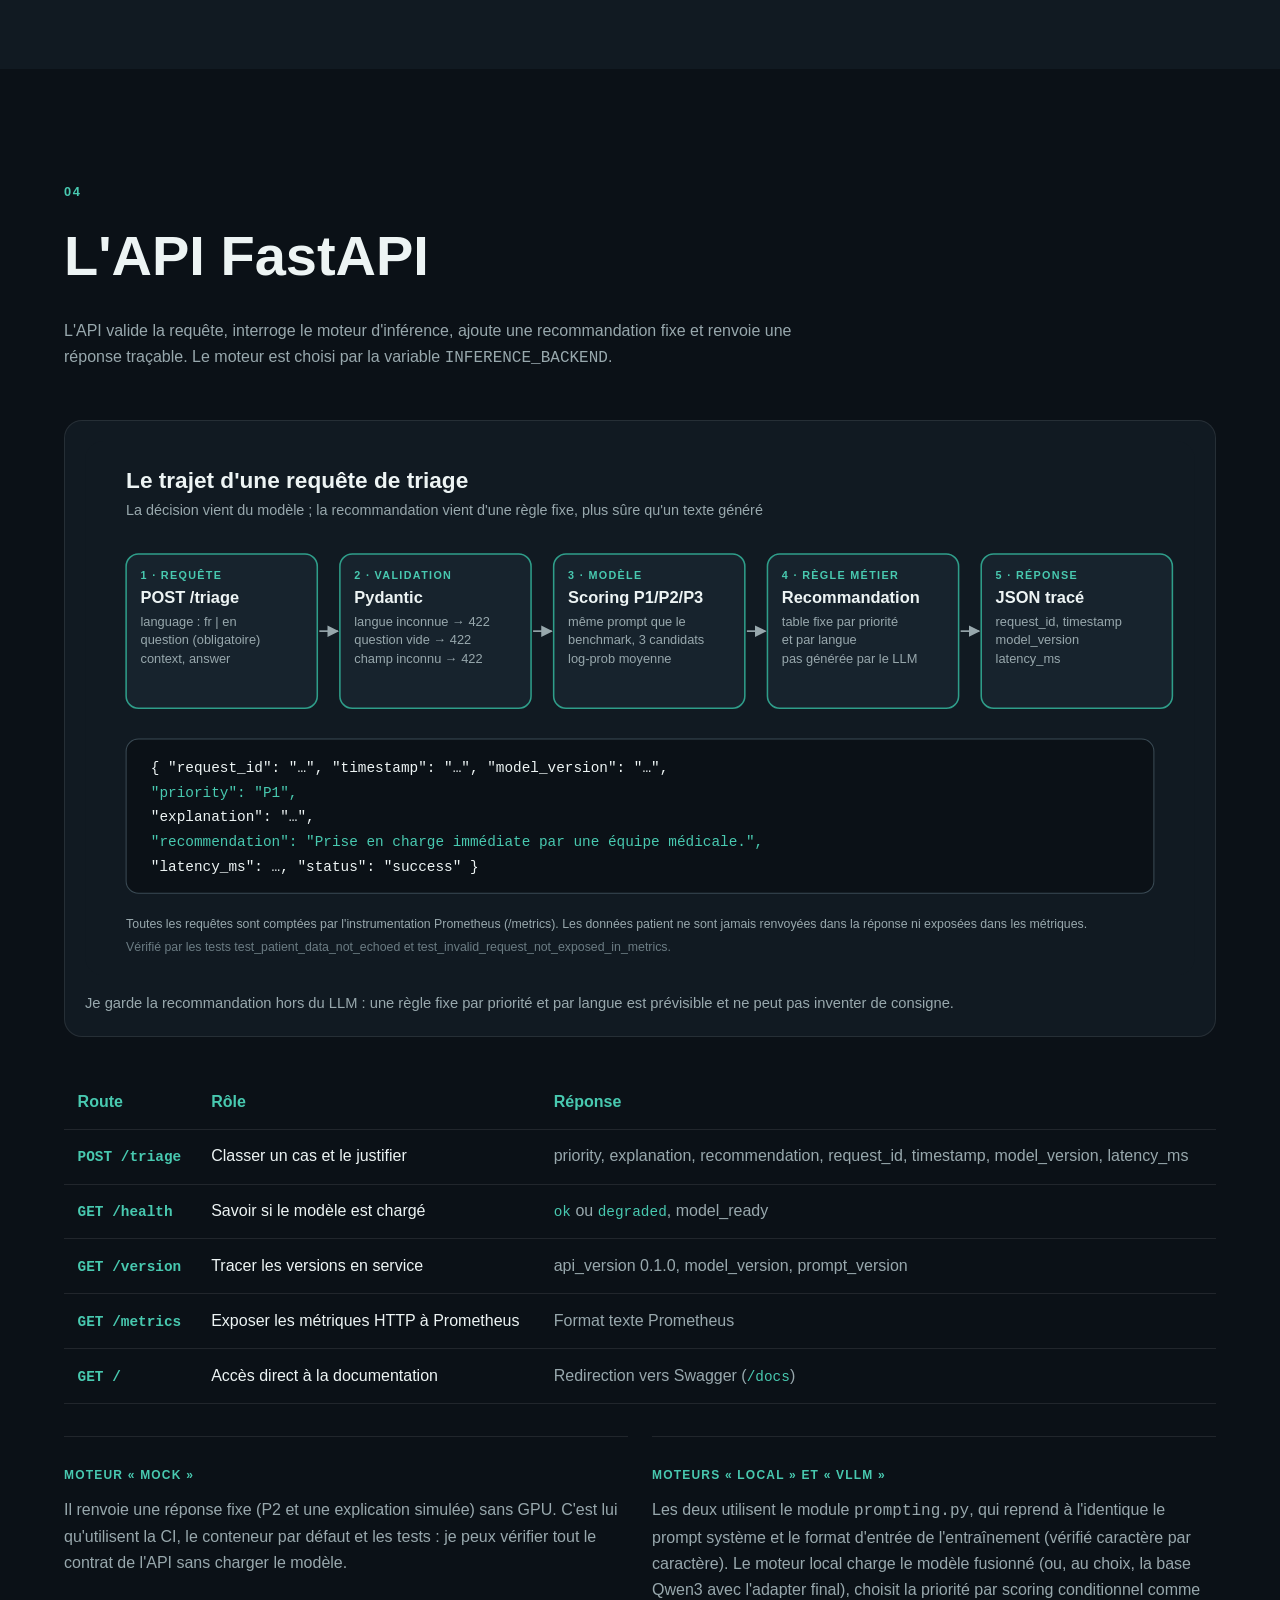
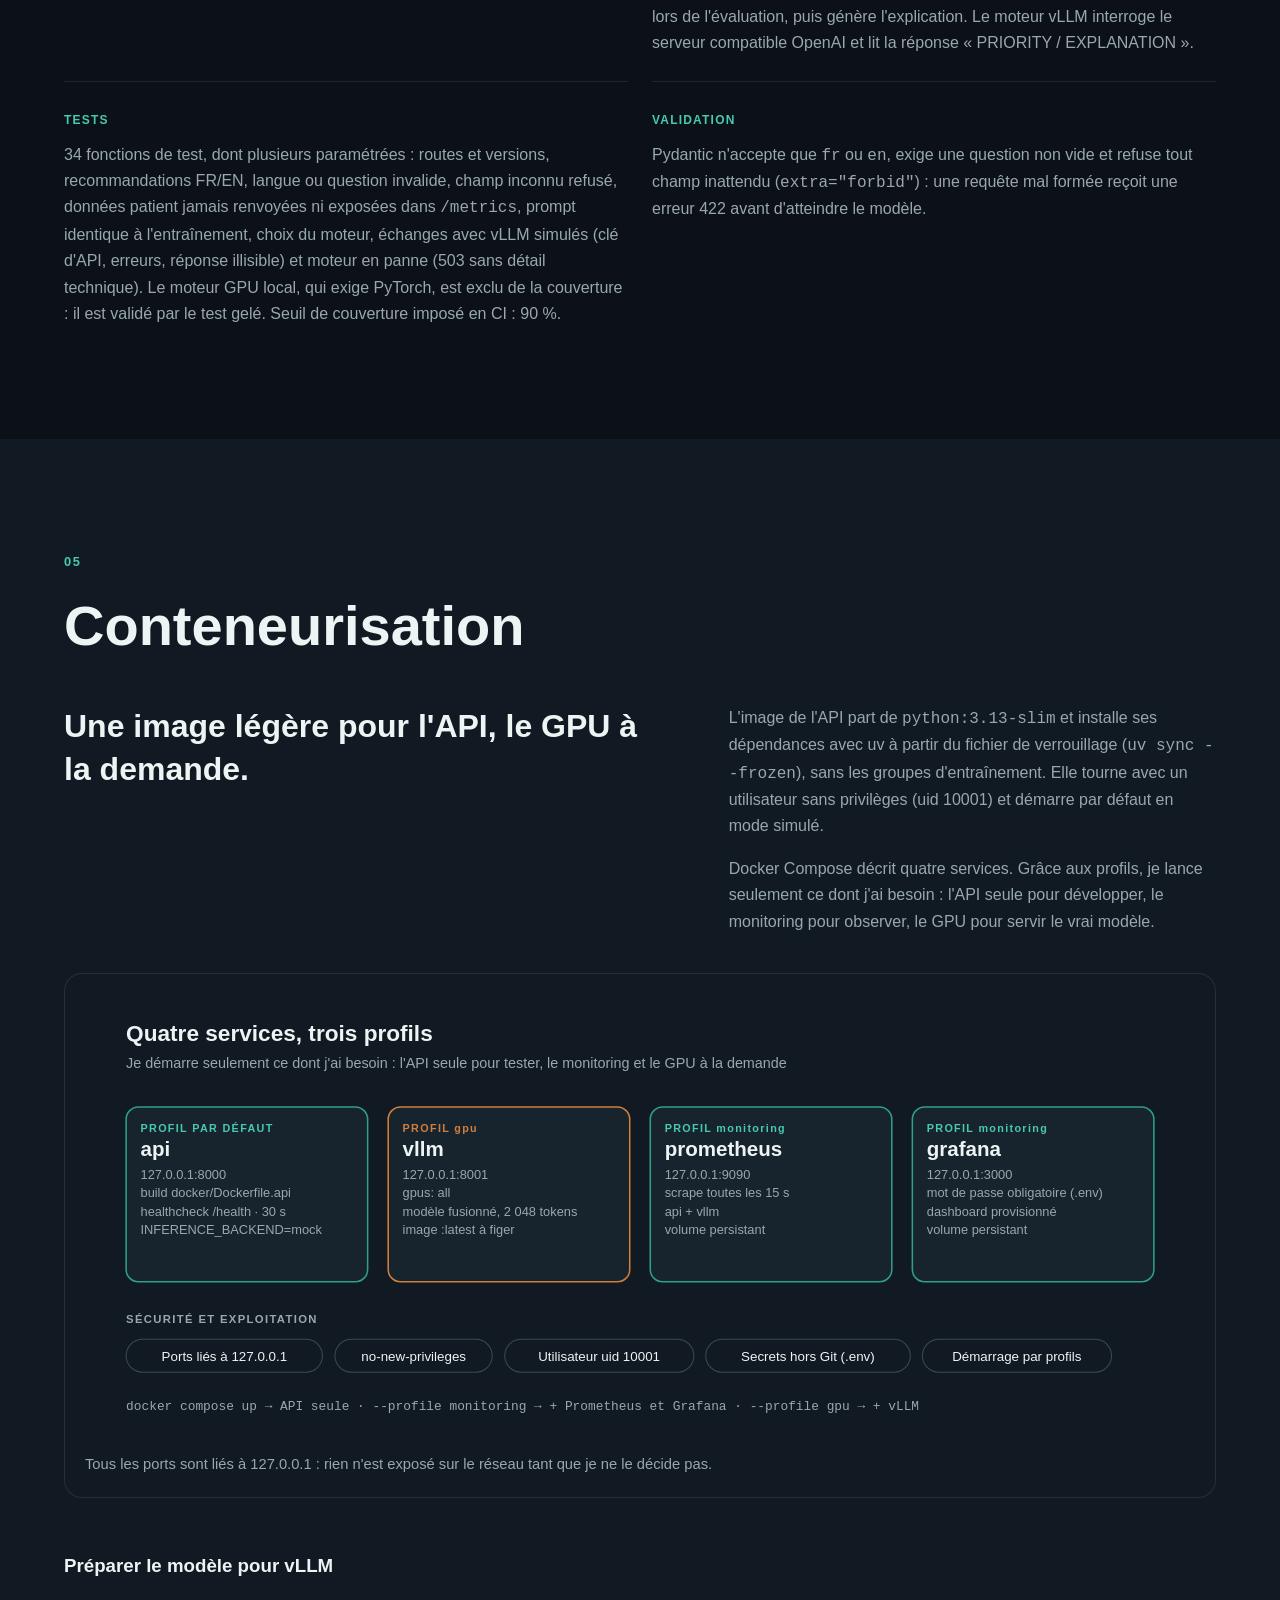
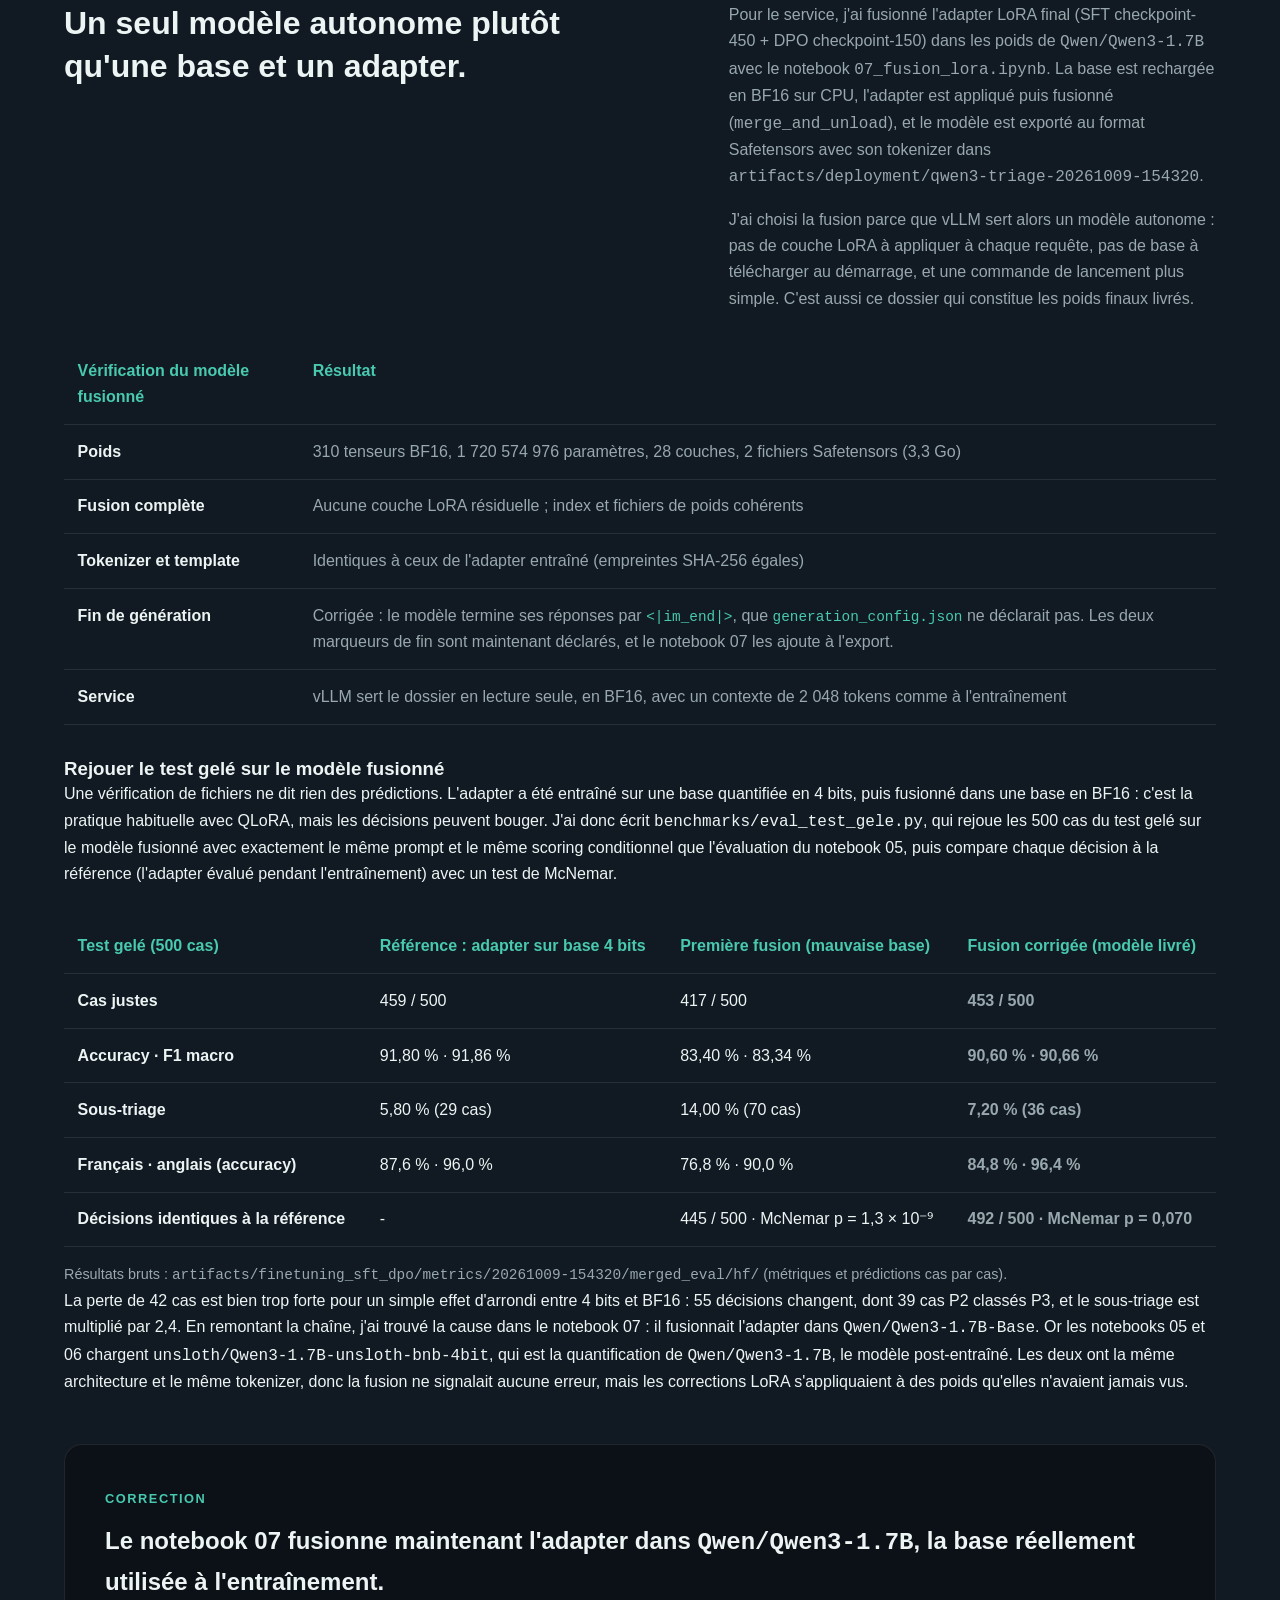
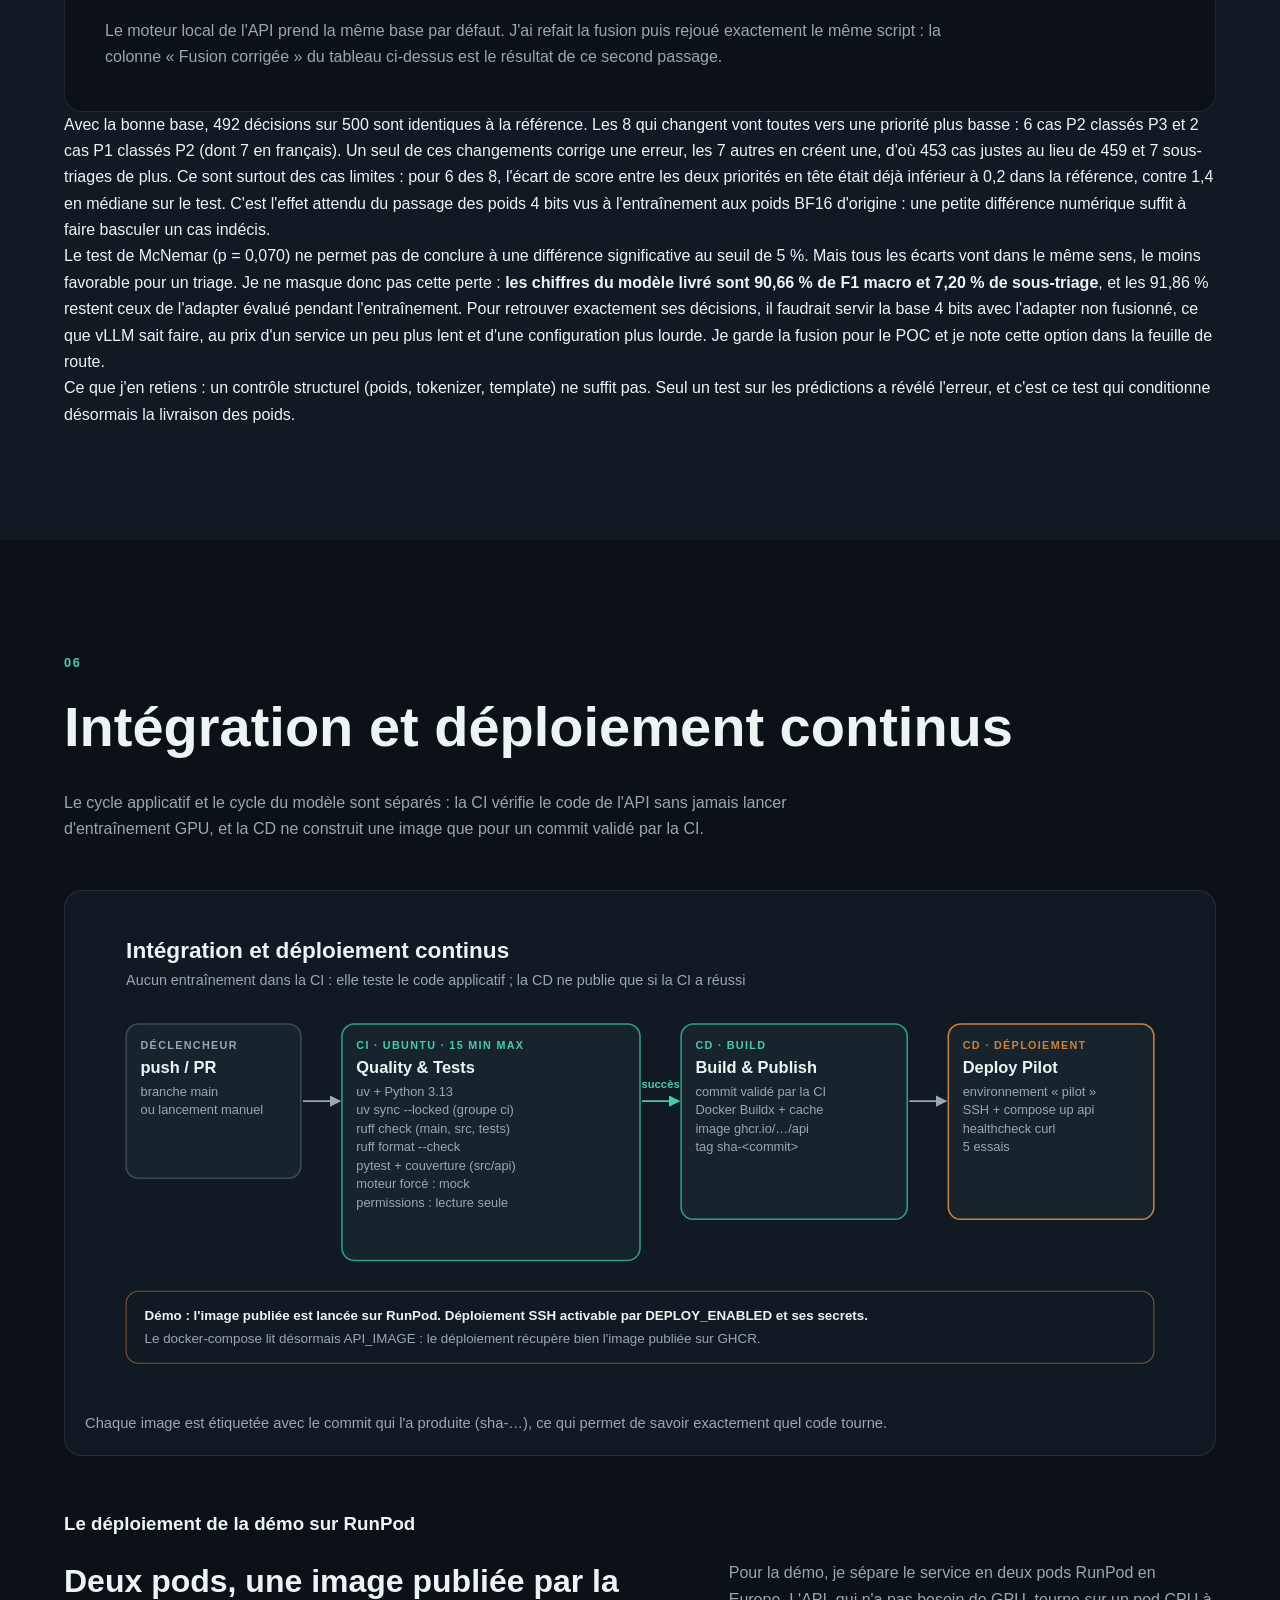
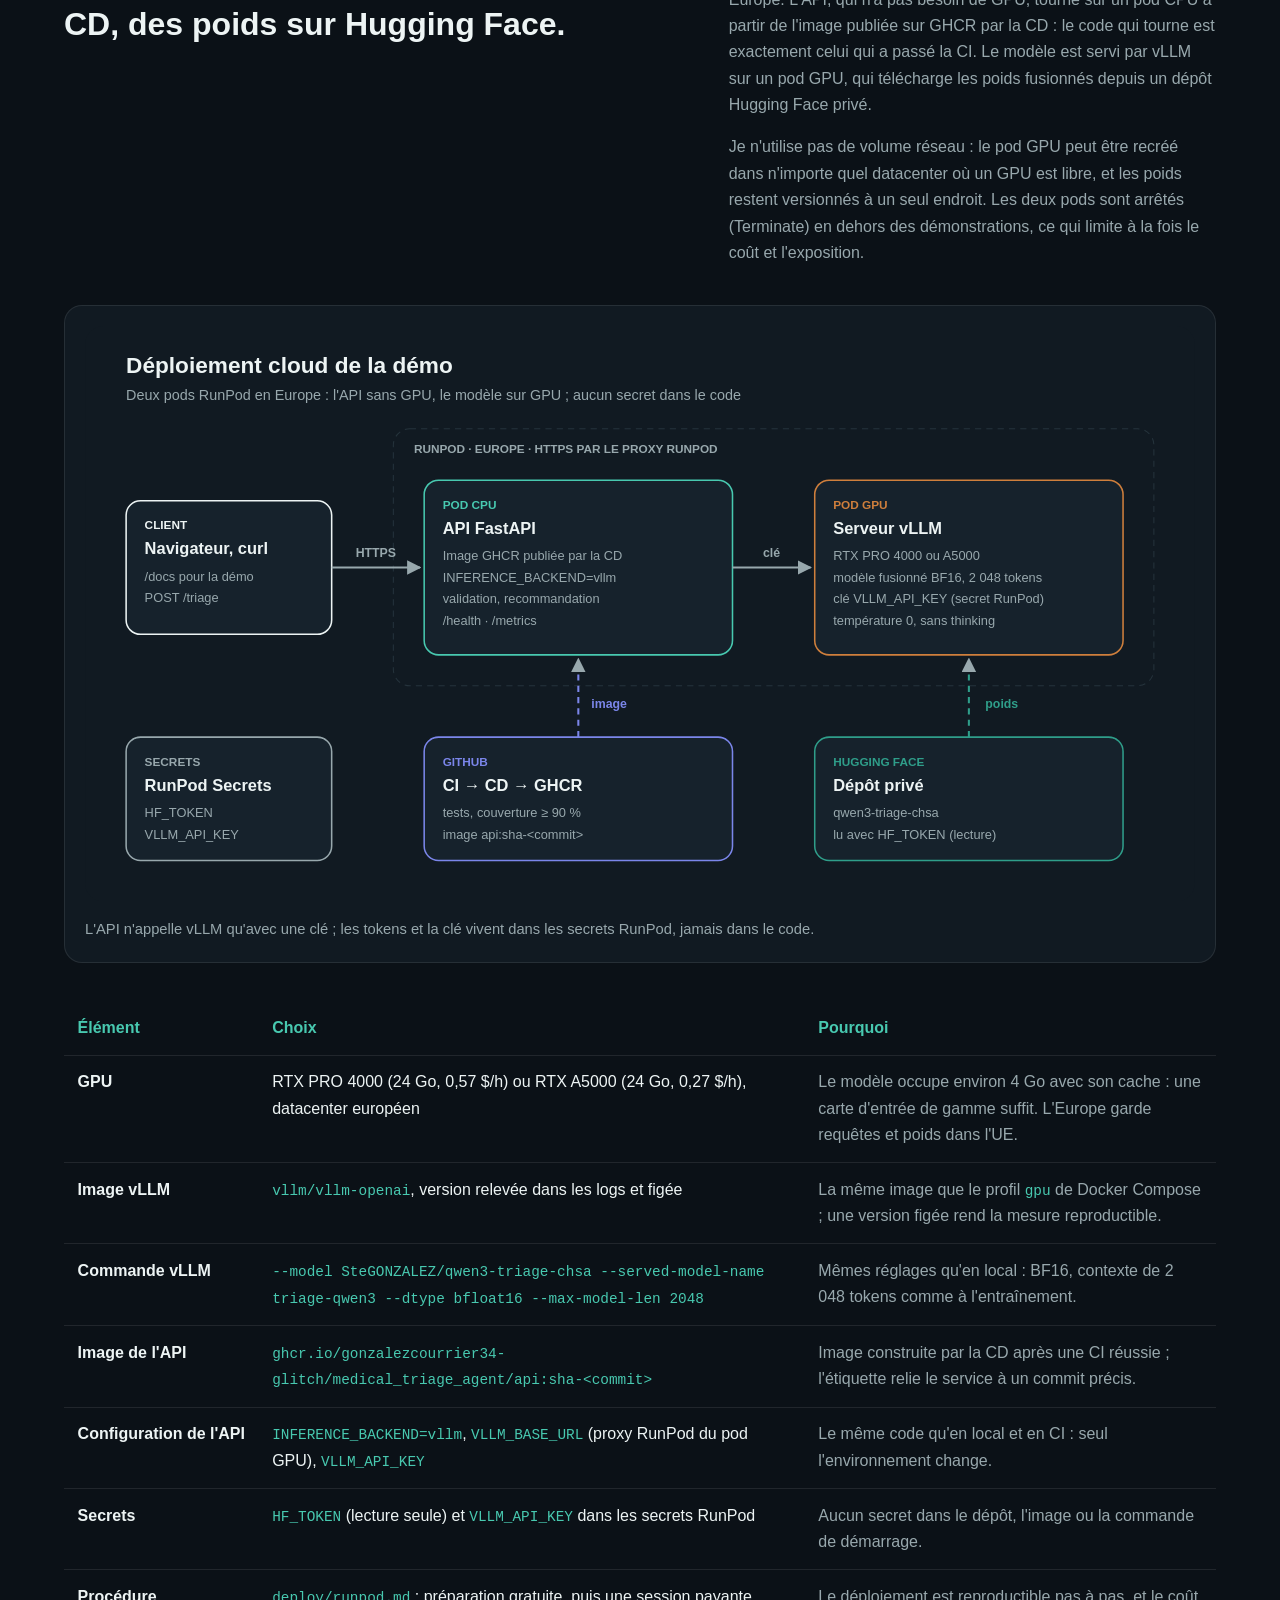
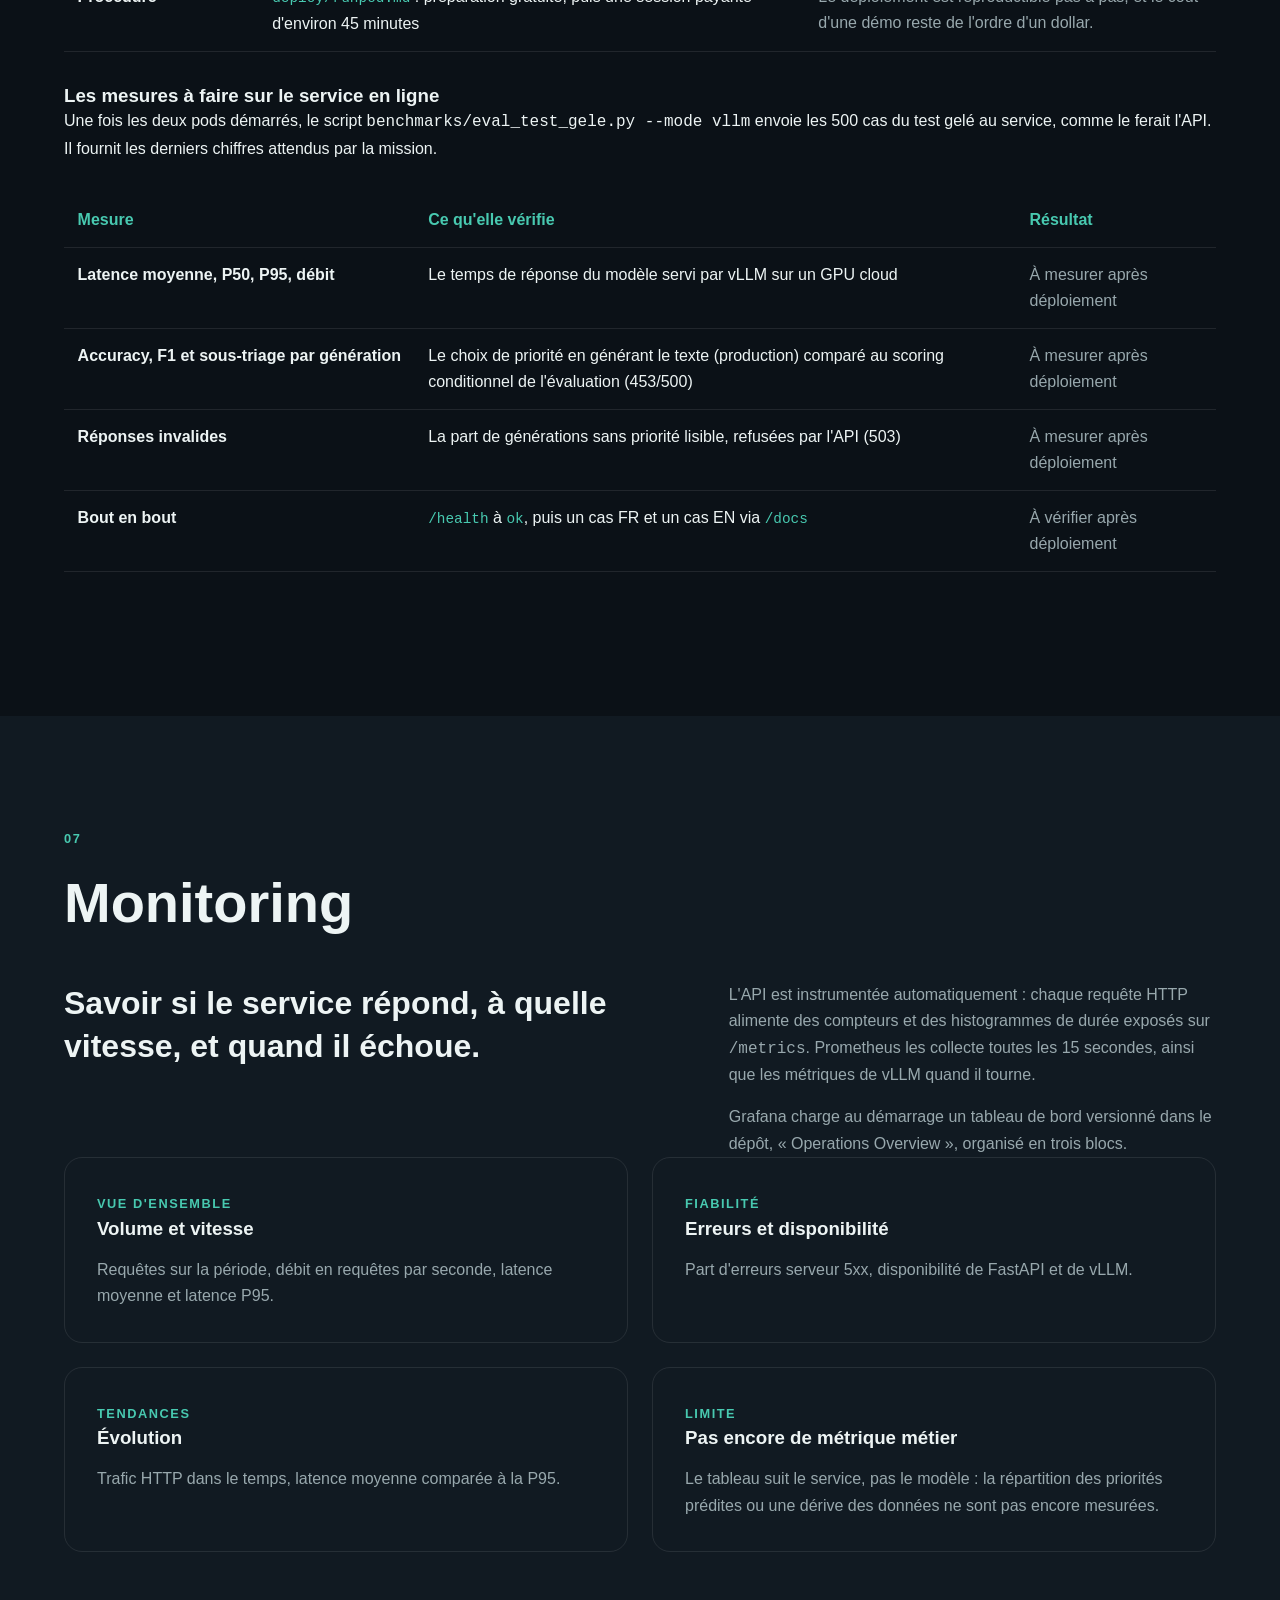
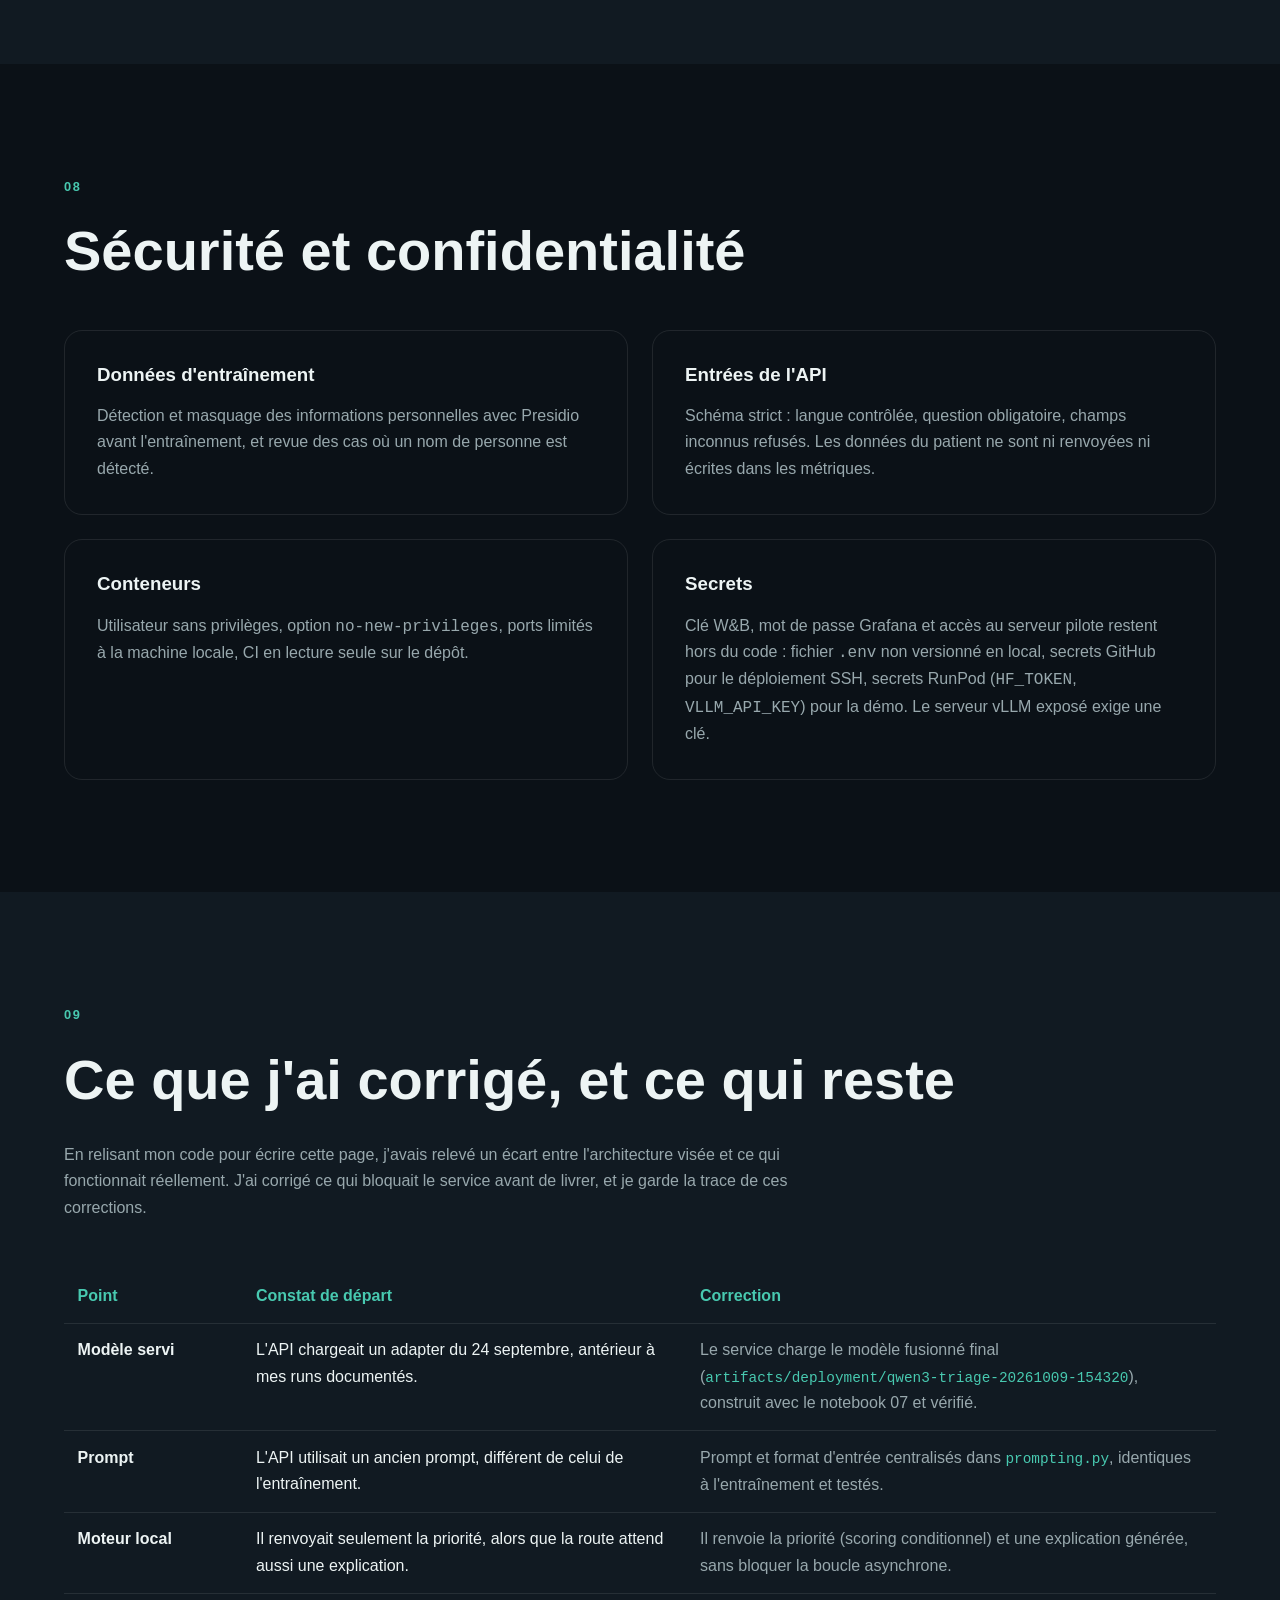
==== commit ec8d4460: "DPO réaligné, comparaison des explications, test sur cas inédits, page Résultats" ====
--- a/docs/architecture.html
+++ b/docs/architecture.html
@@ -11,7 +11,7 @@
 <header class="header">
 <nav class="nav container">
 <a class="logo" href="index.html">MT<span>.</span>AI</a>
-<div class="nav-links"><a href="index.html">Projet</a><a href="data.html">Données</a><a href="experiments.html">SFT</a><a href="dpo.html">DPO</a><a class="active" href="architecture.html">Architecture</a><a href="synthese.html">Synthèse</a></div>
+<div class="nav-links"><a href="index.html">Projet</a><a href="data.html">Données</a><a href="experiments.html">SFT</a><a href="dpo.html">DPO</a><a class="active" href="architecture.html">Architecture</a><a href="resultats.html">Résultats</a><a href="synthese.html">Synthèse</a></div>
 </nav>
 </header>
 <main>
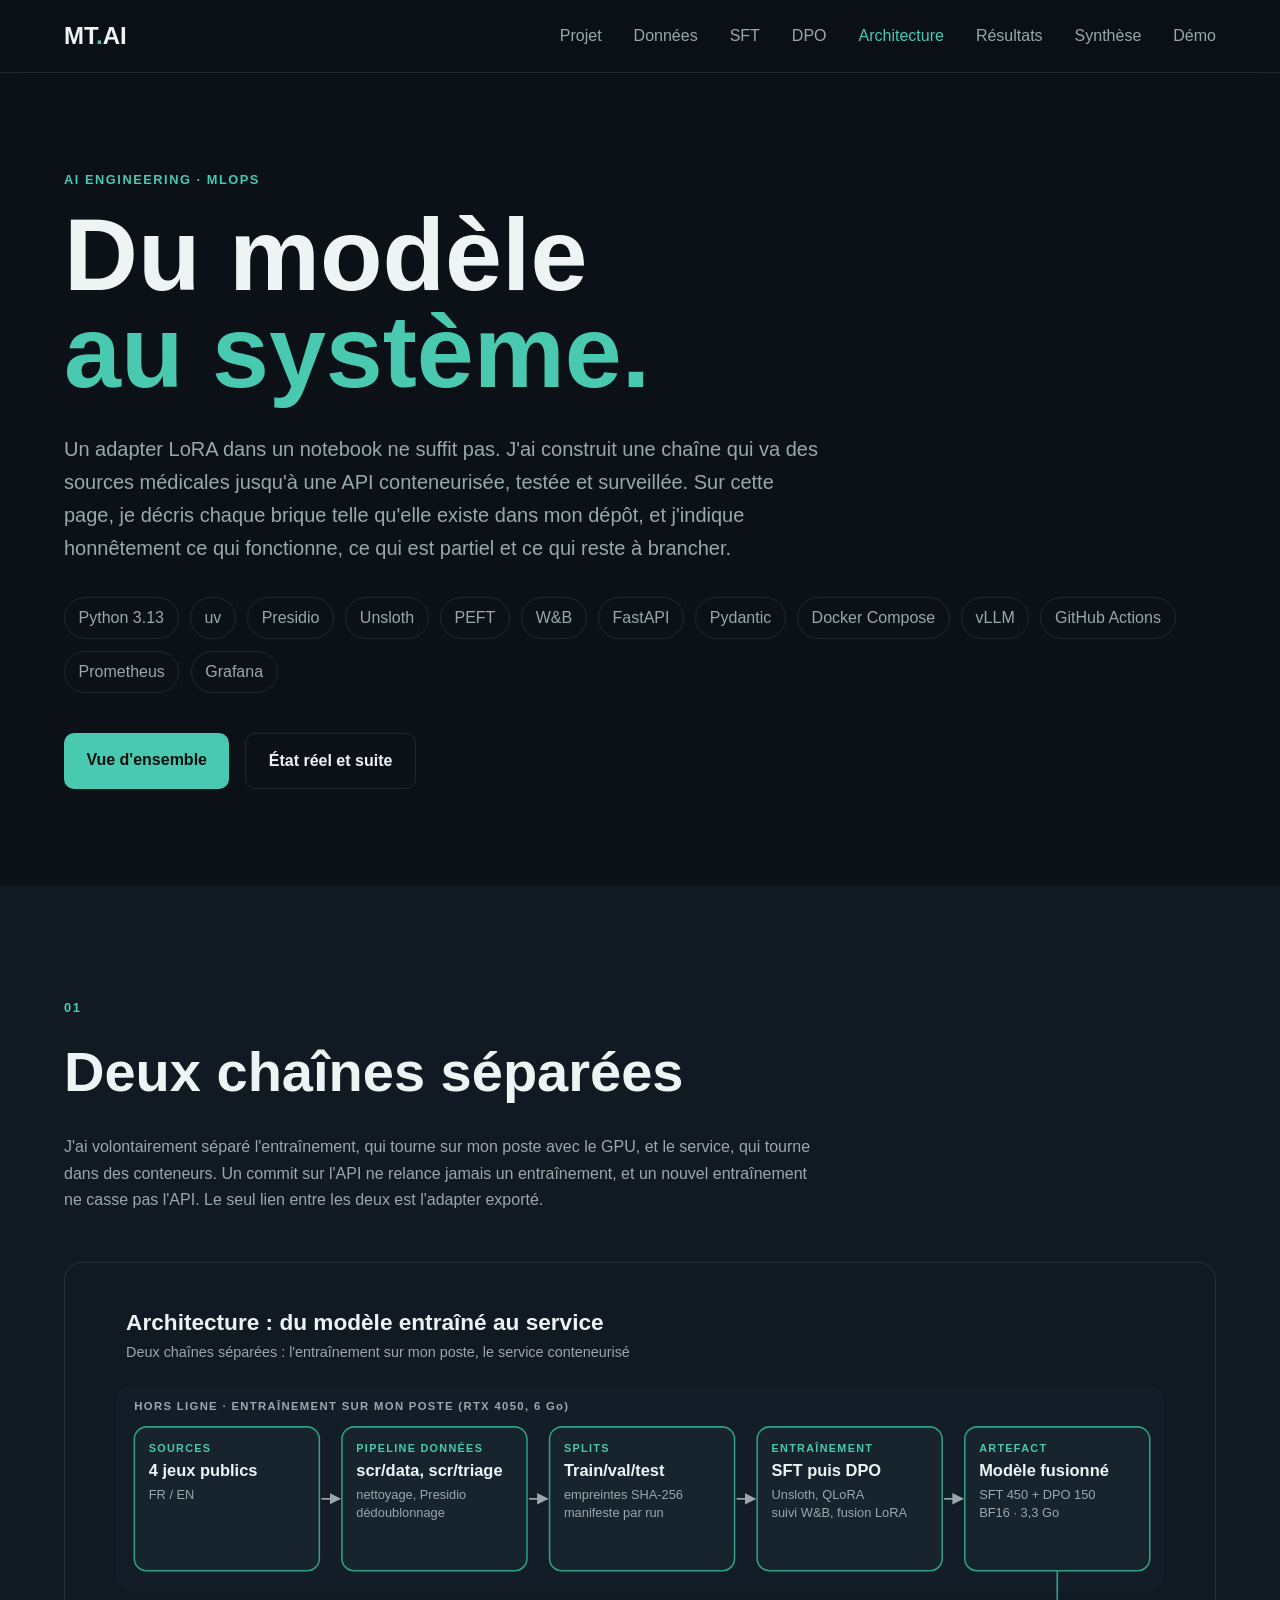
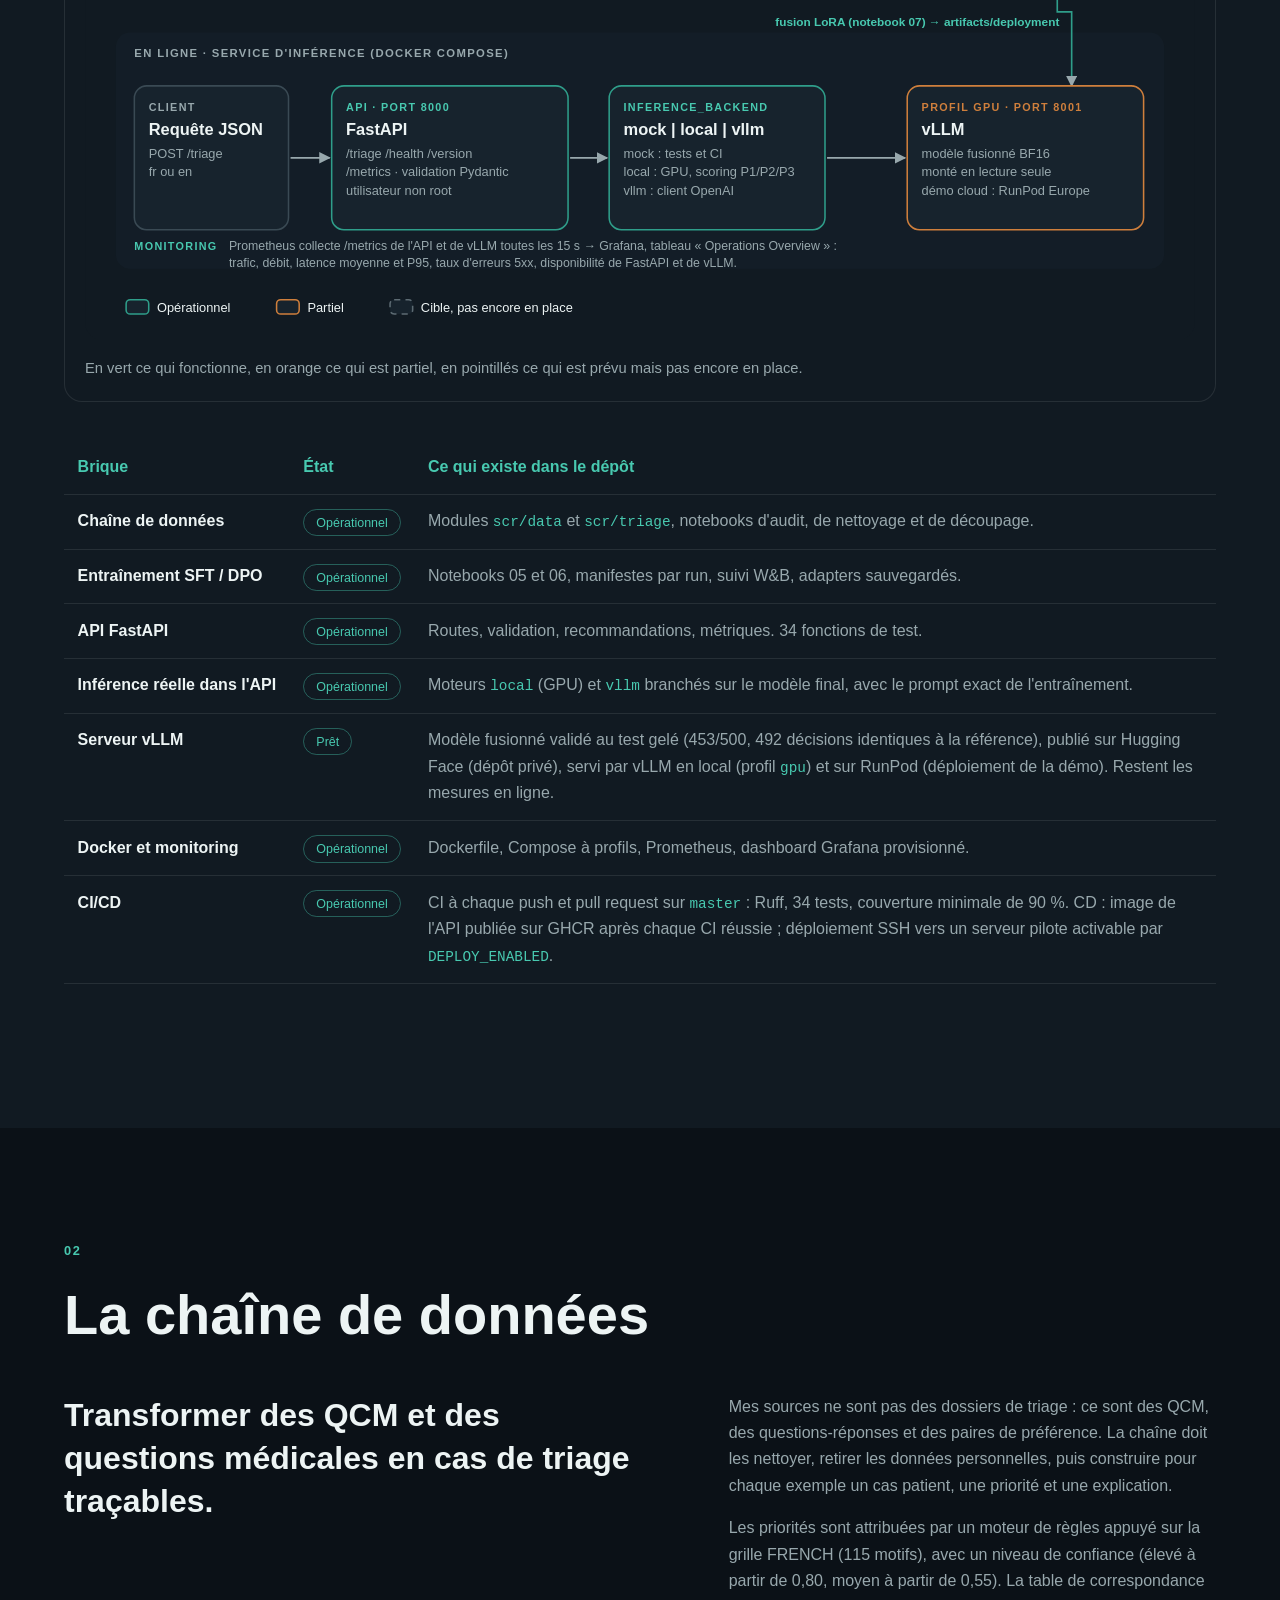
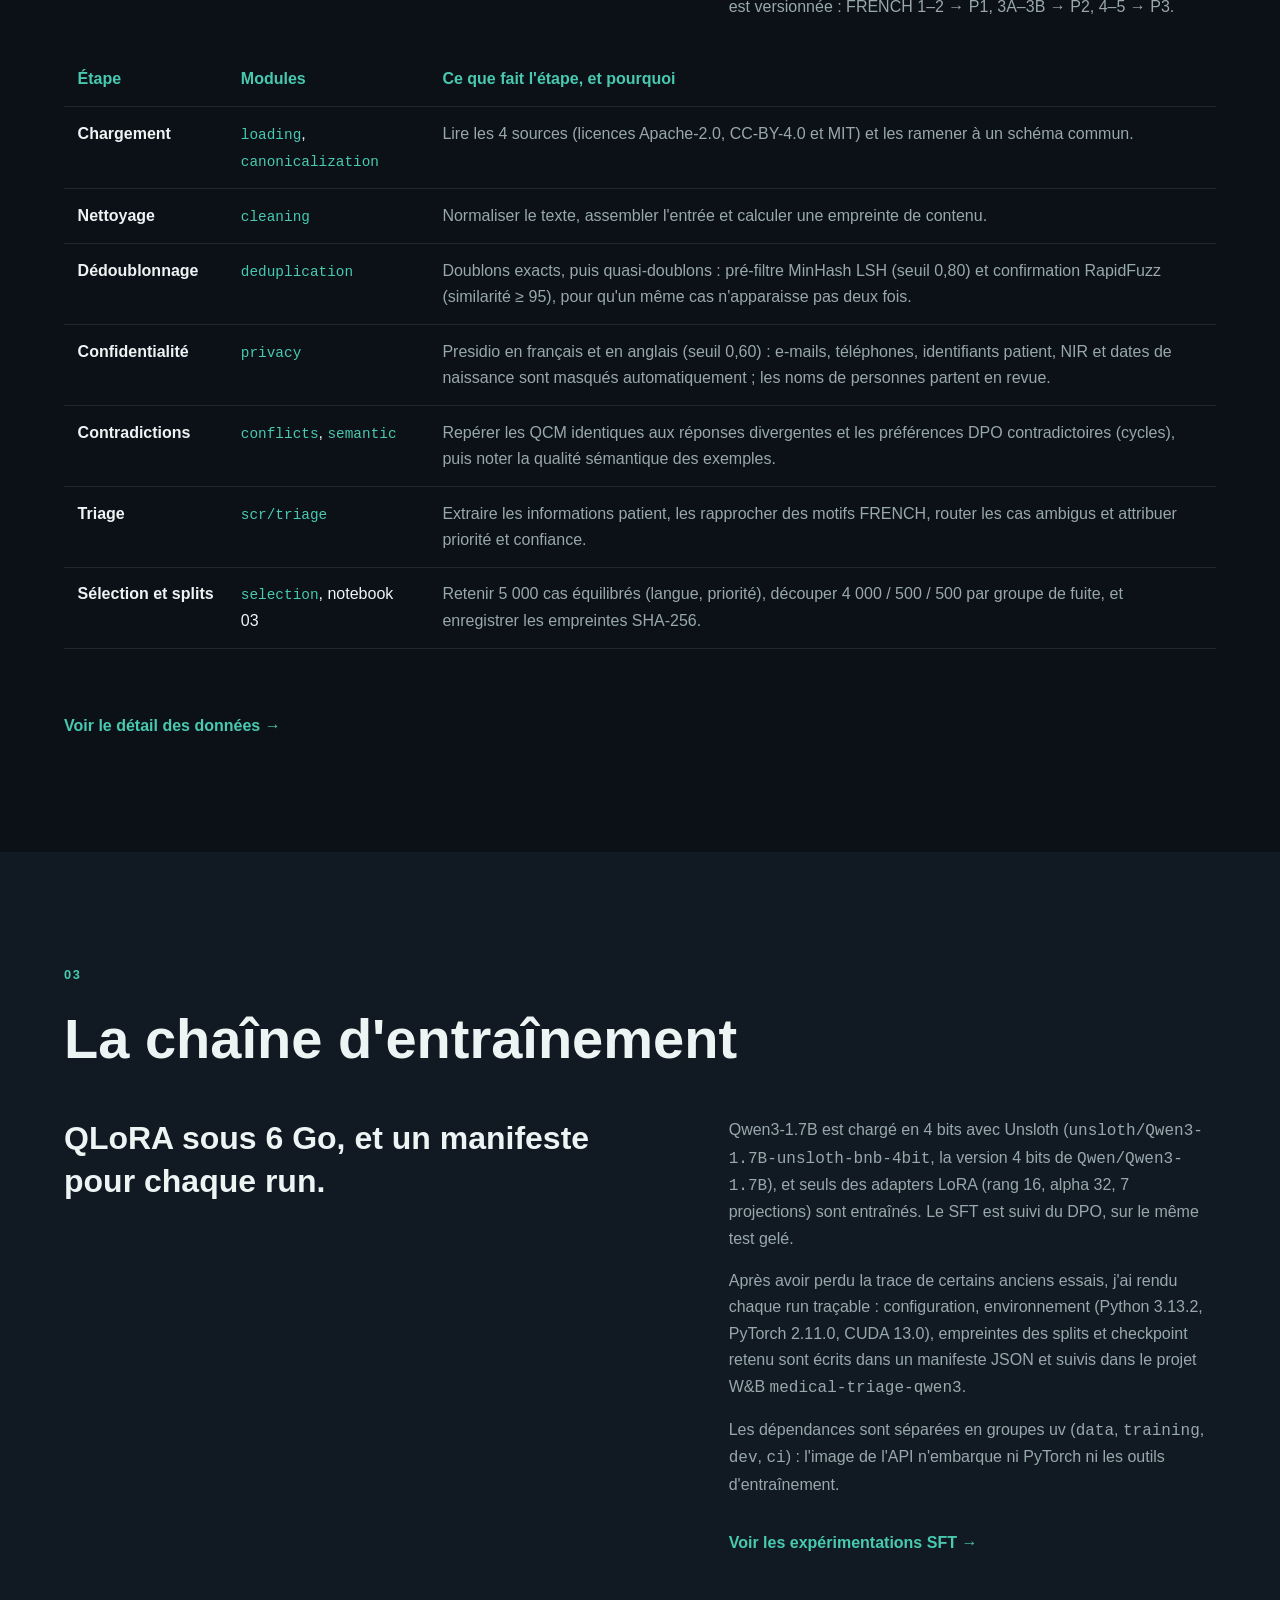
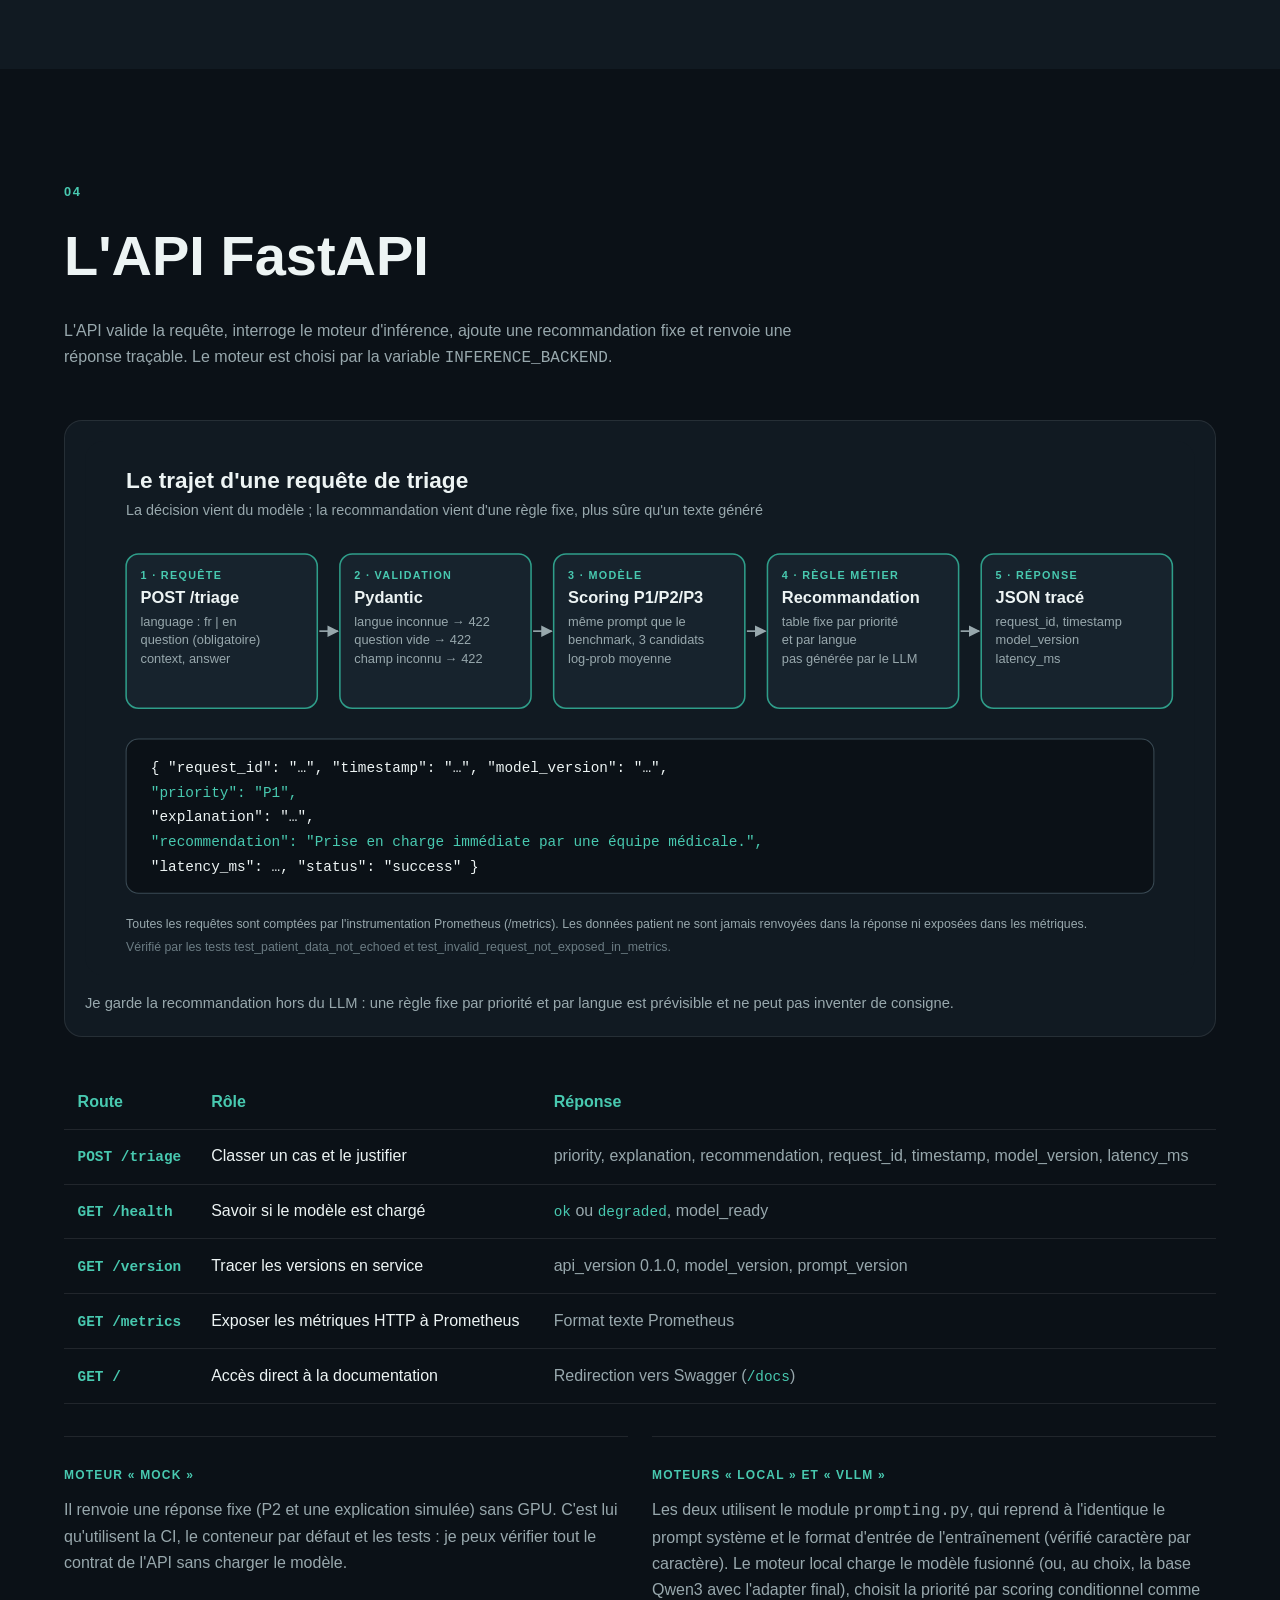
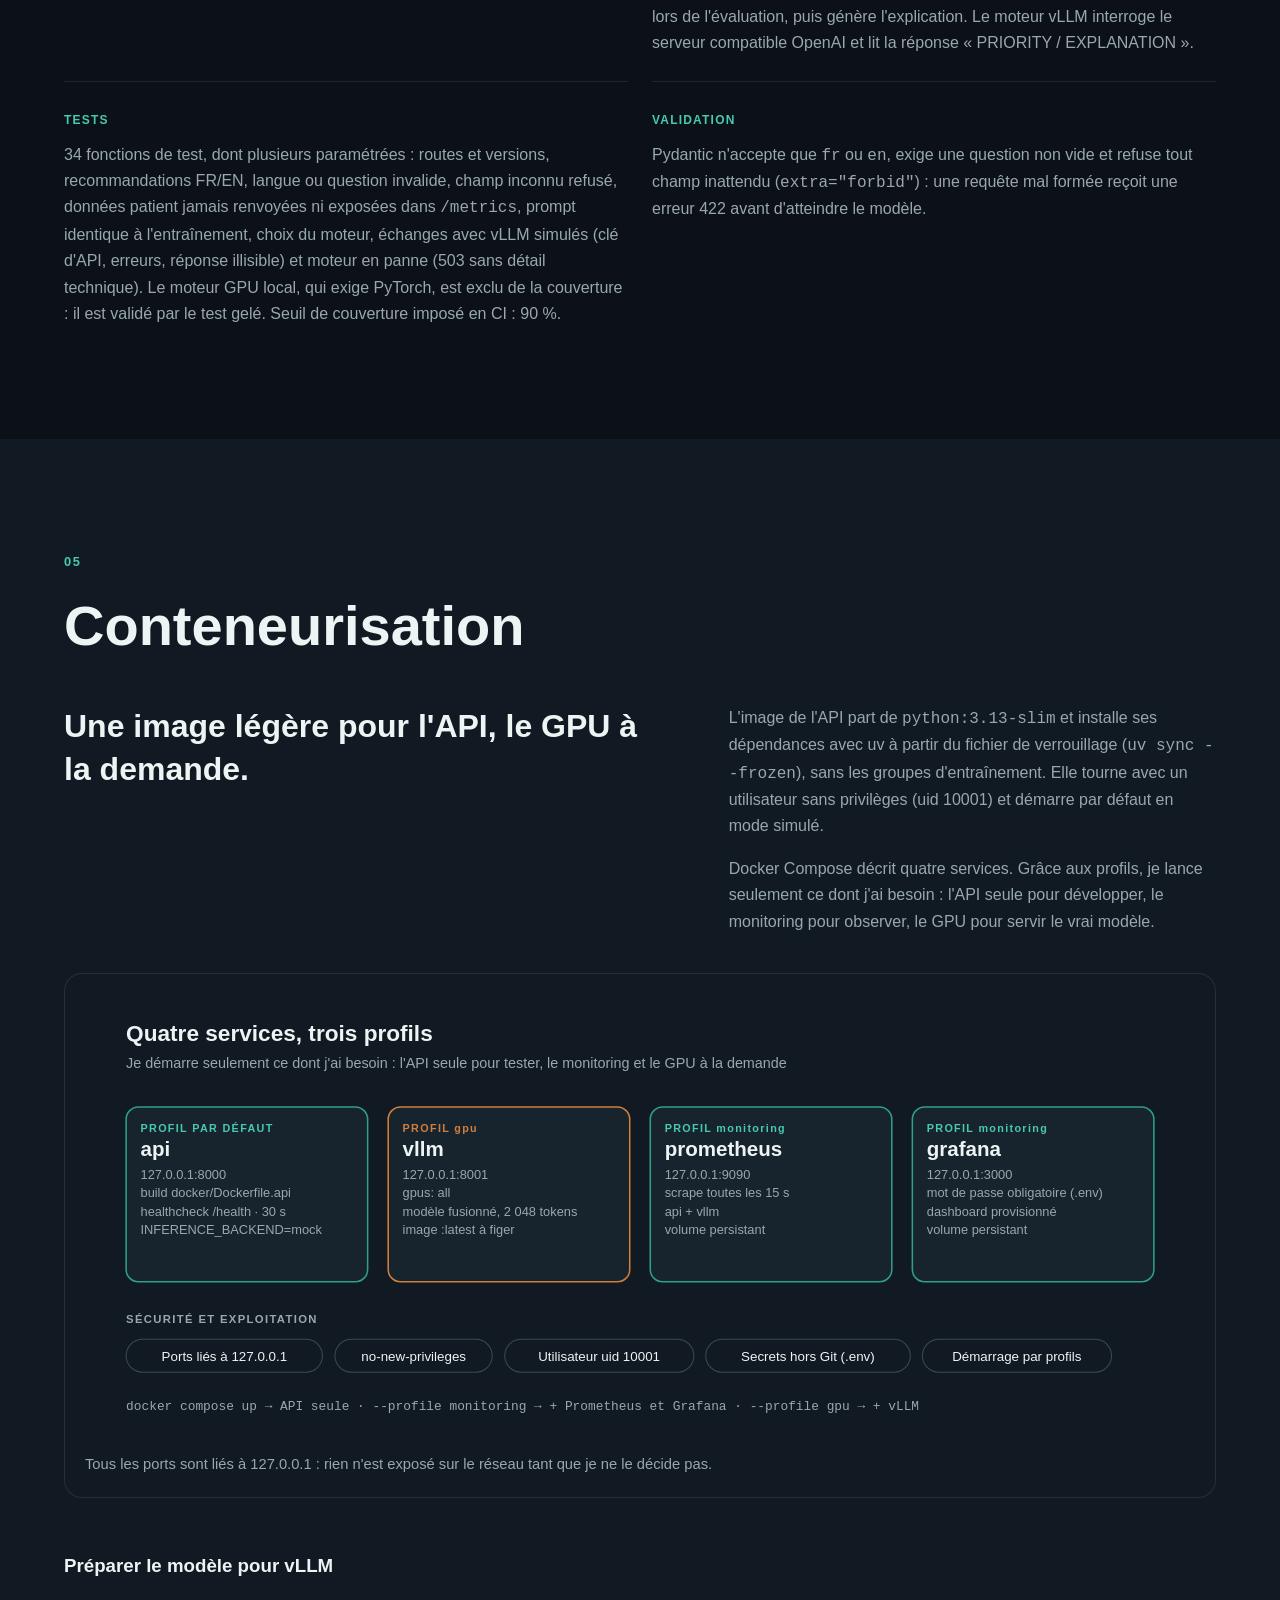
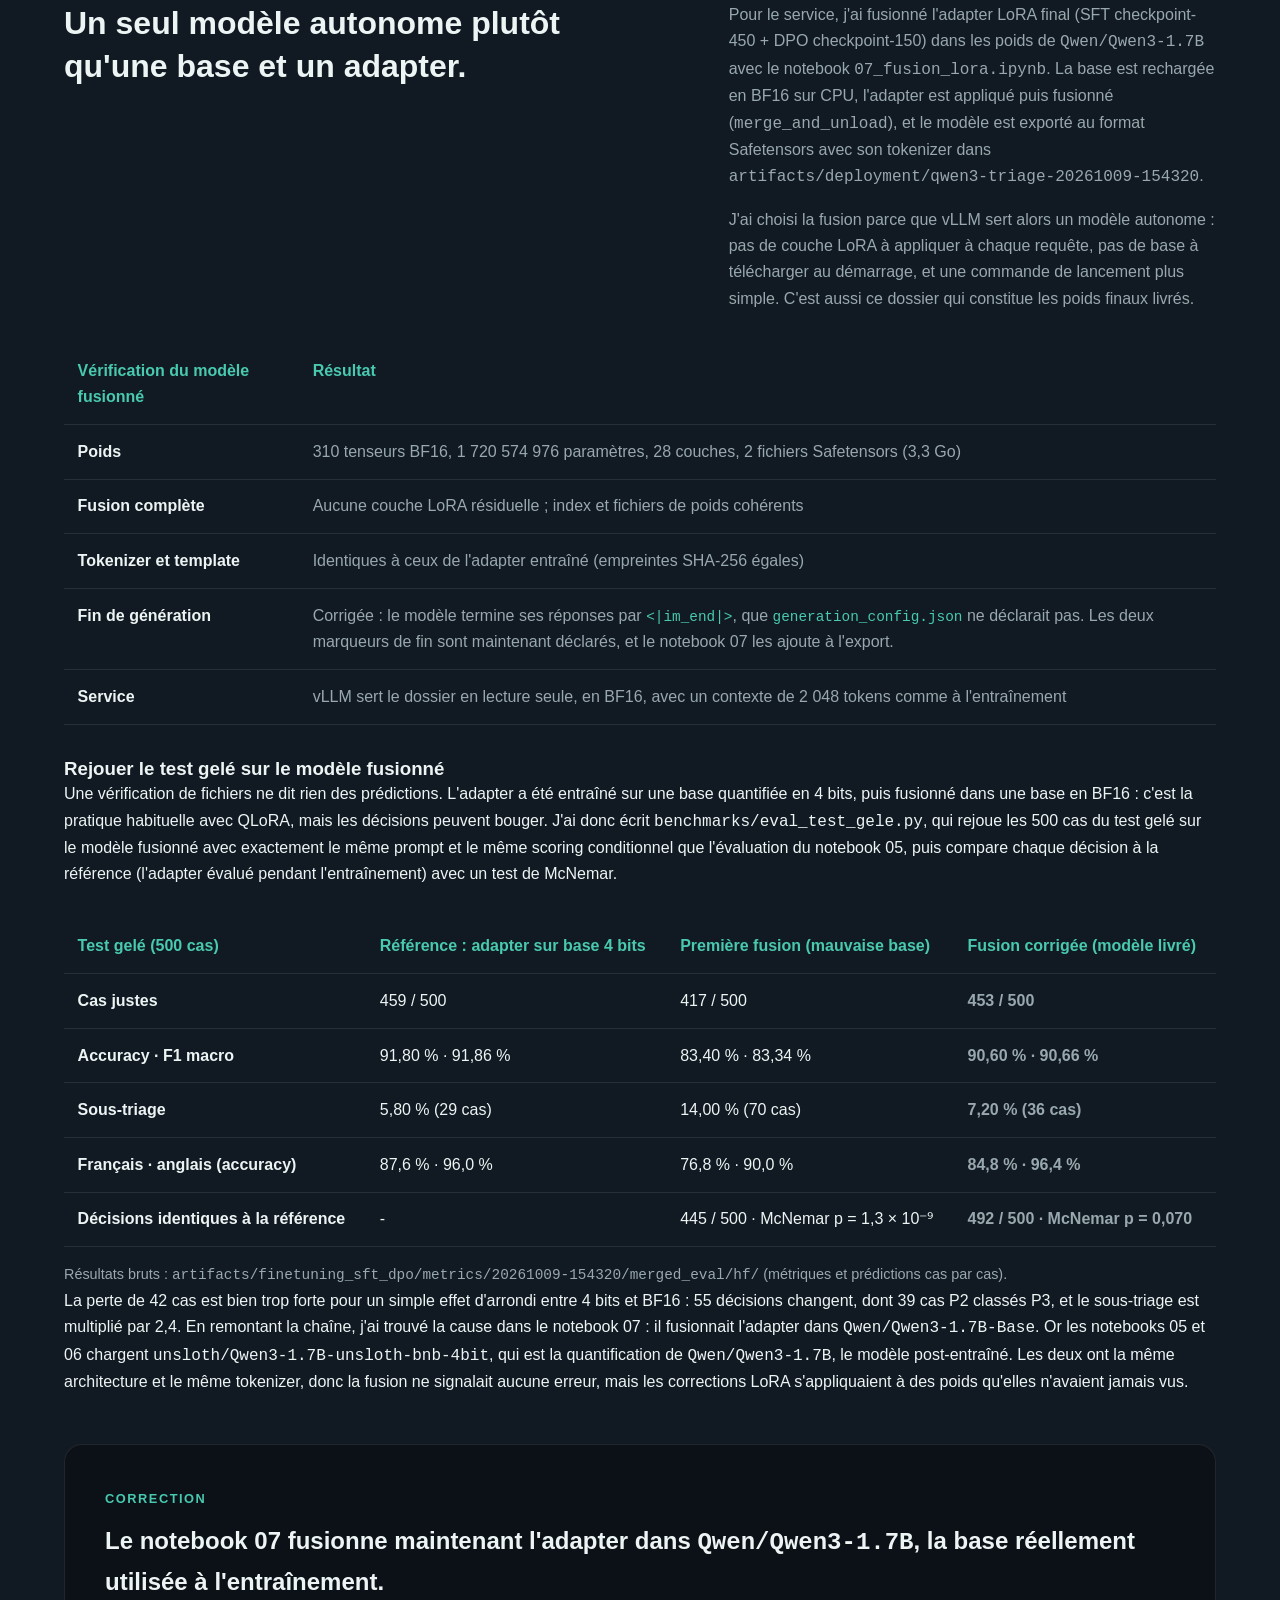
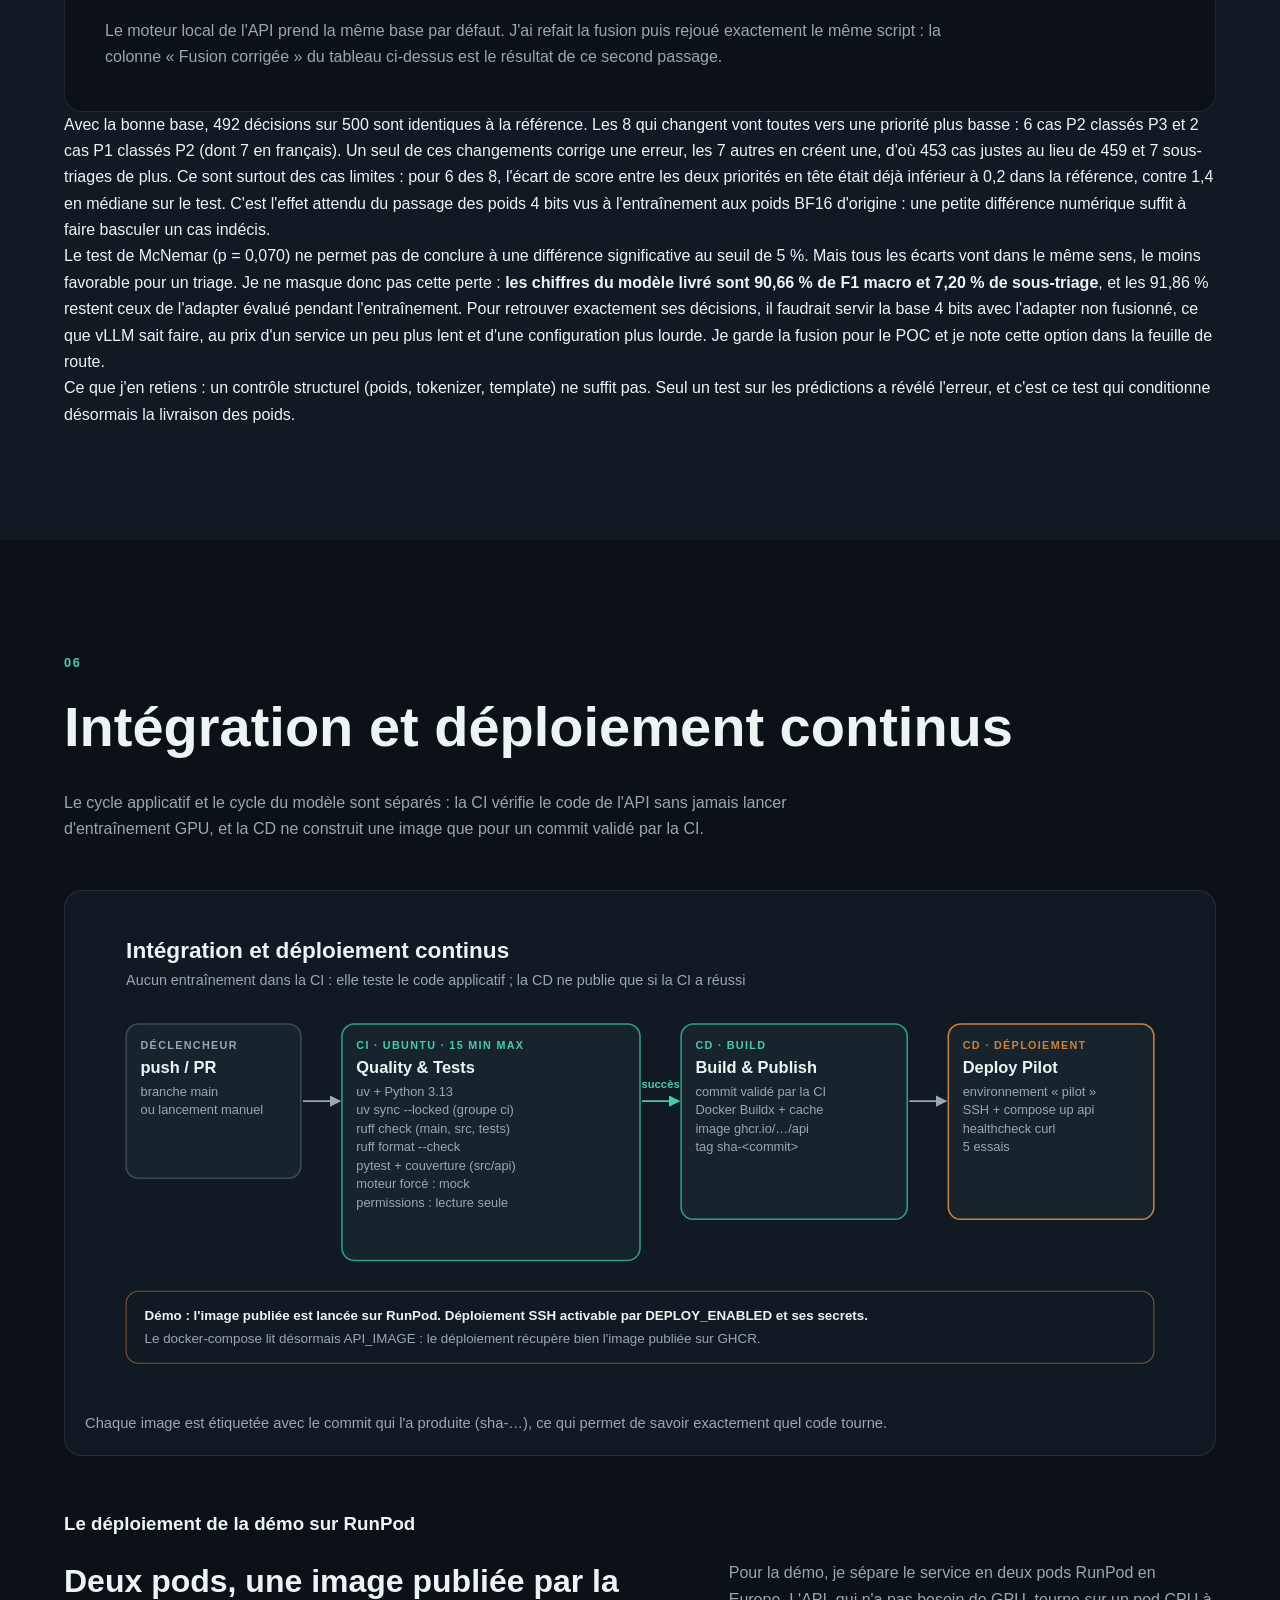
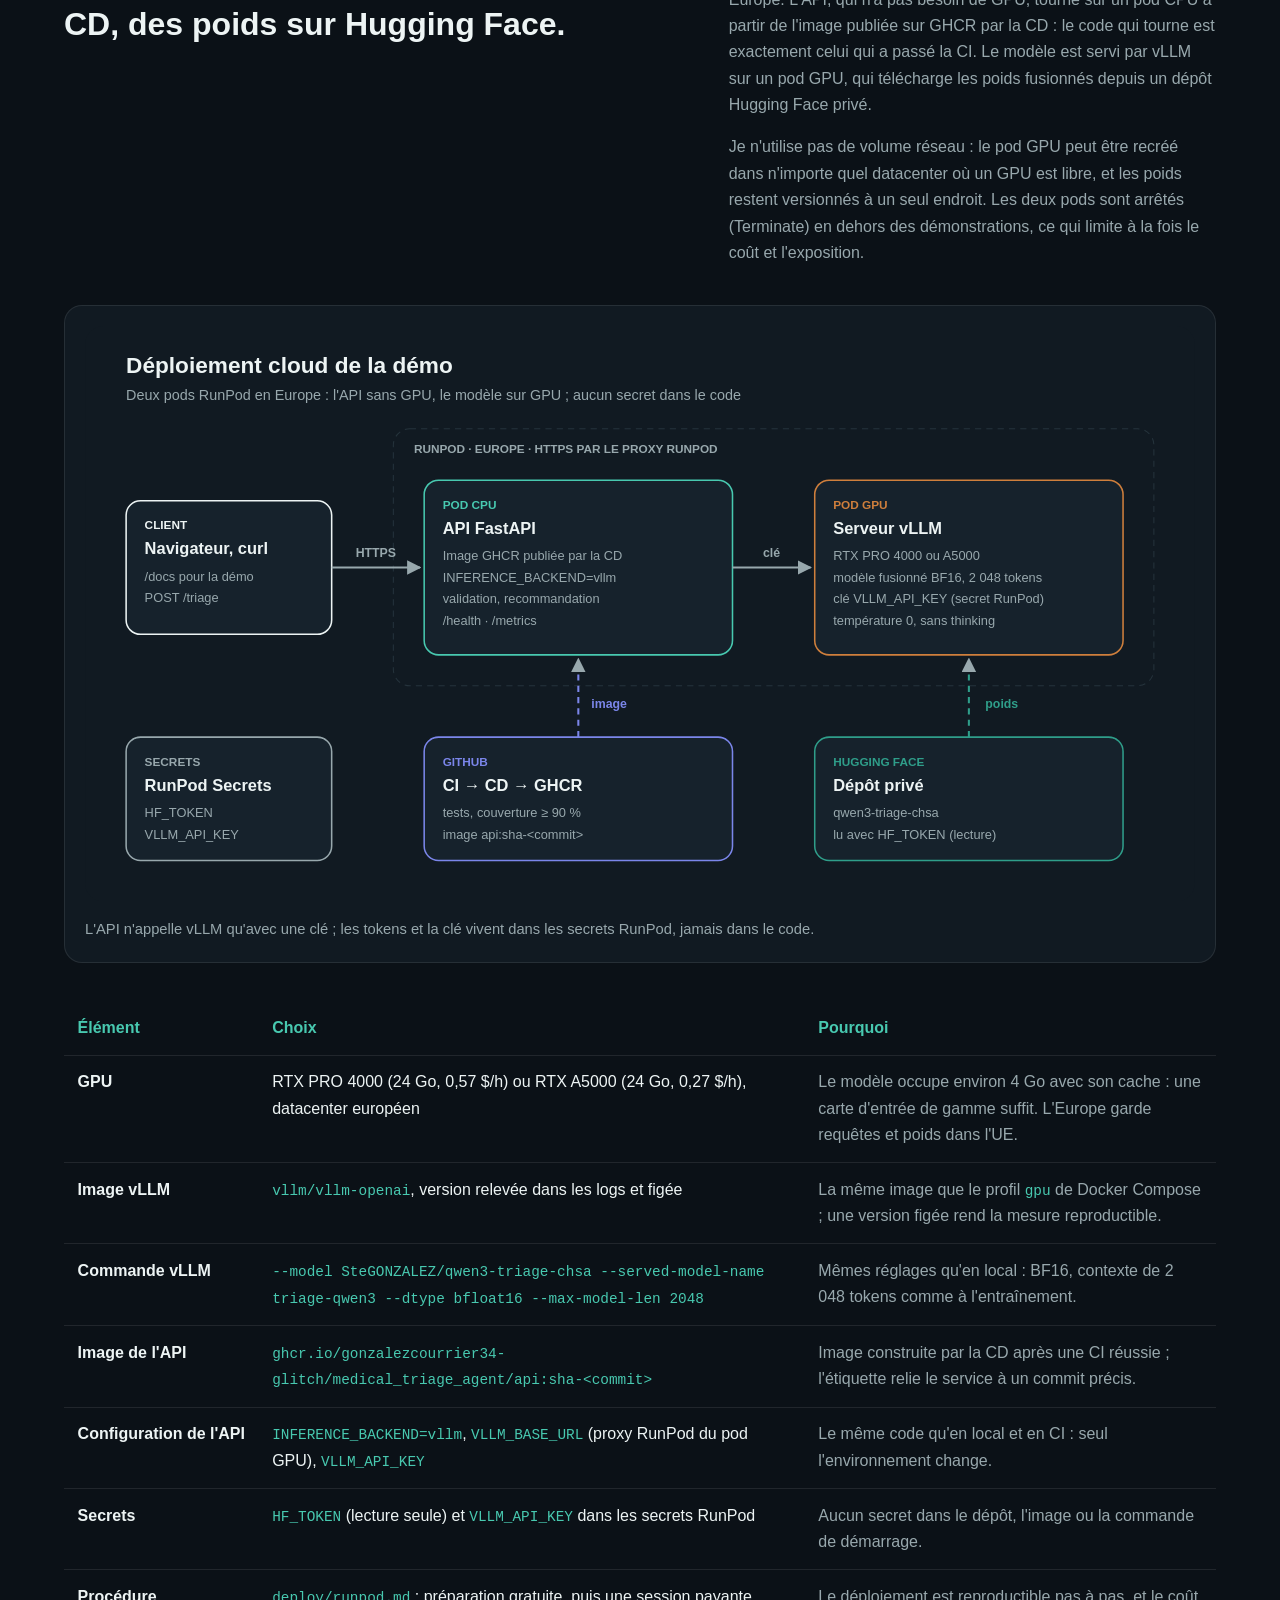
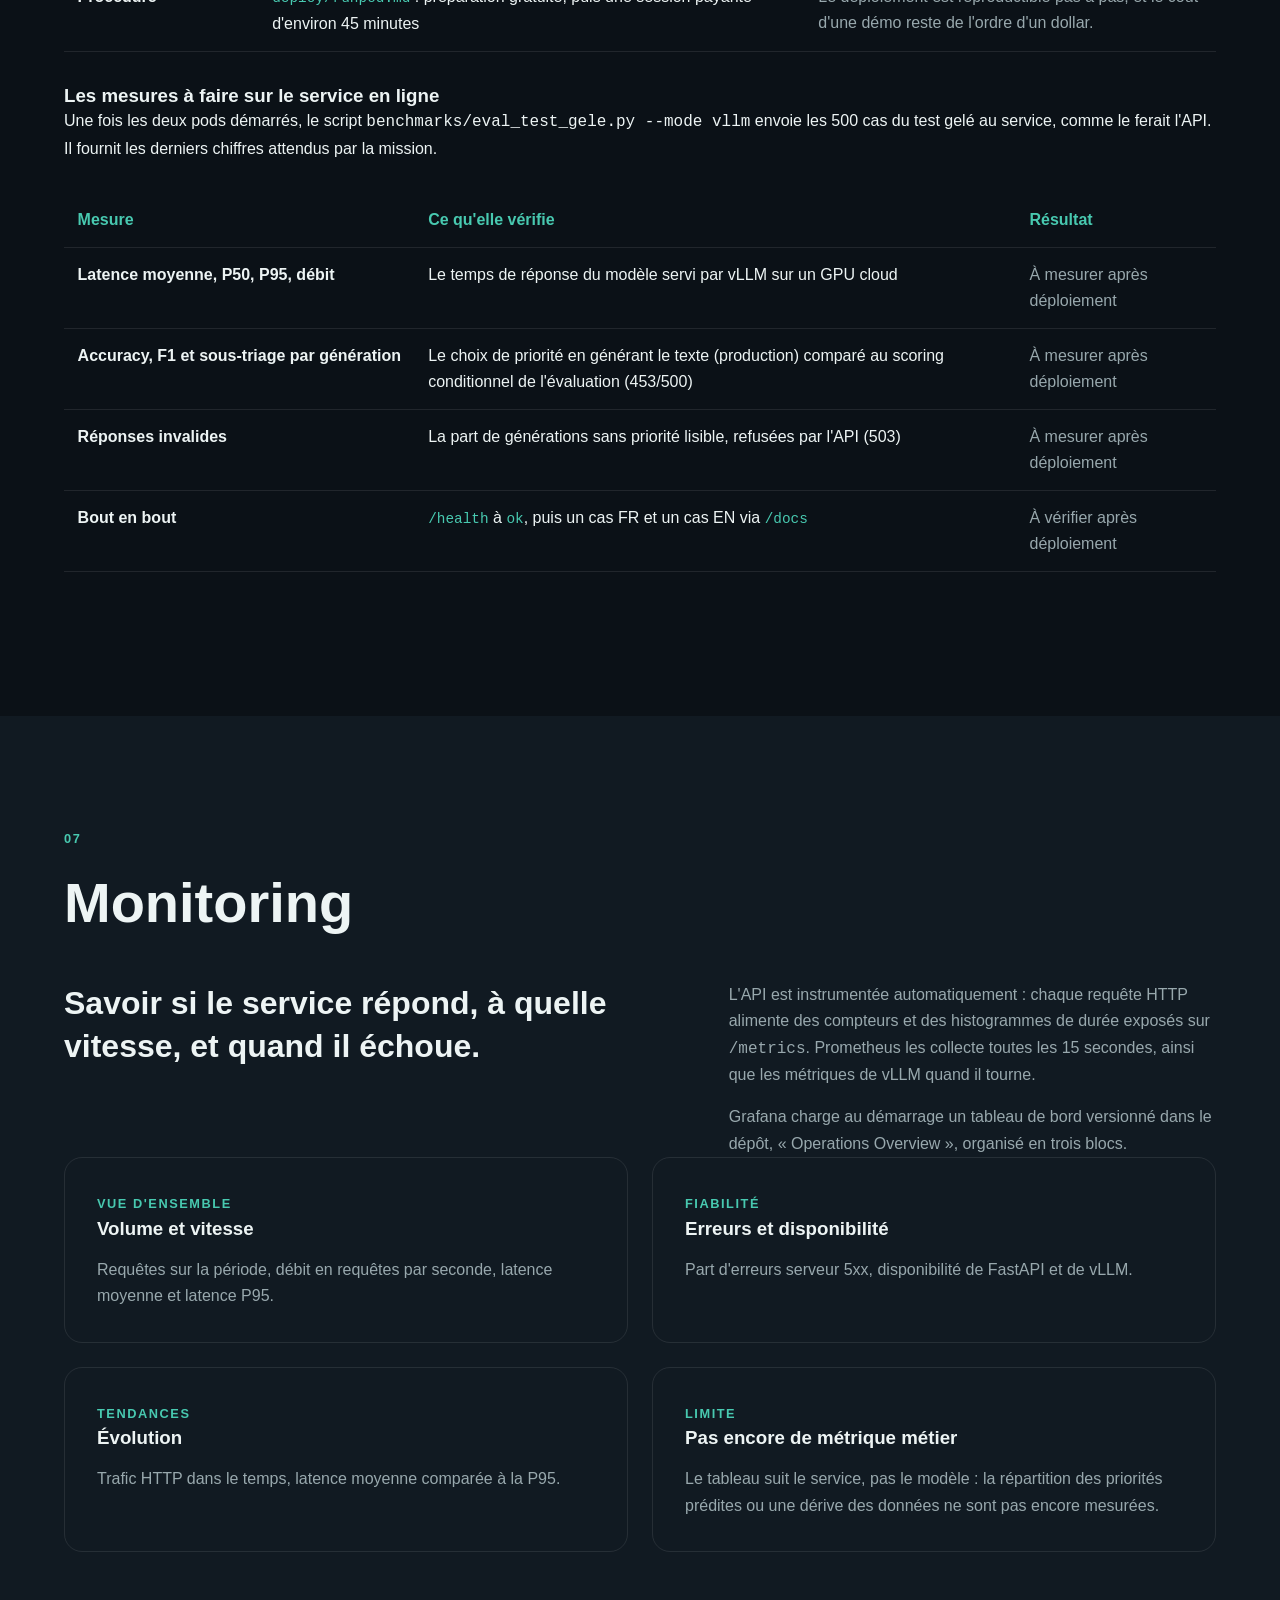
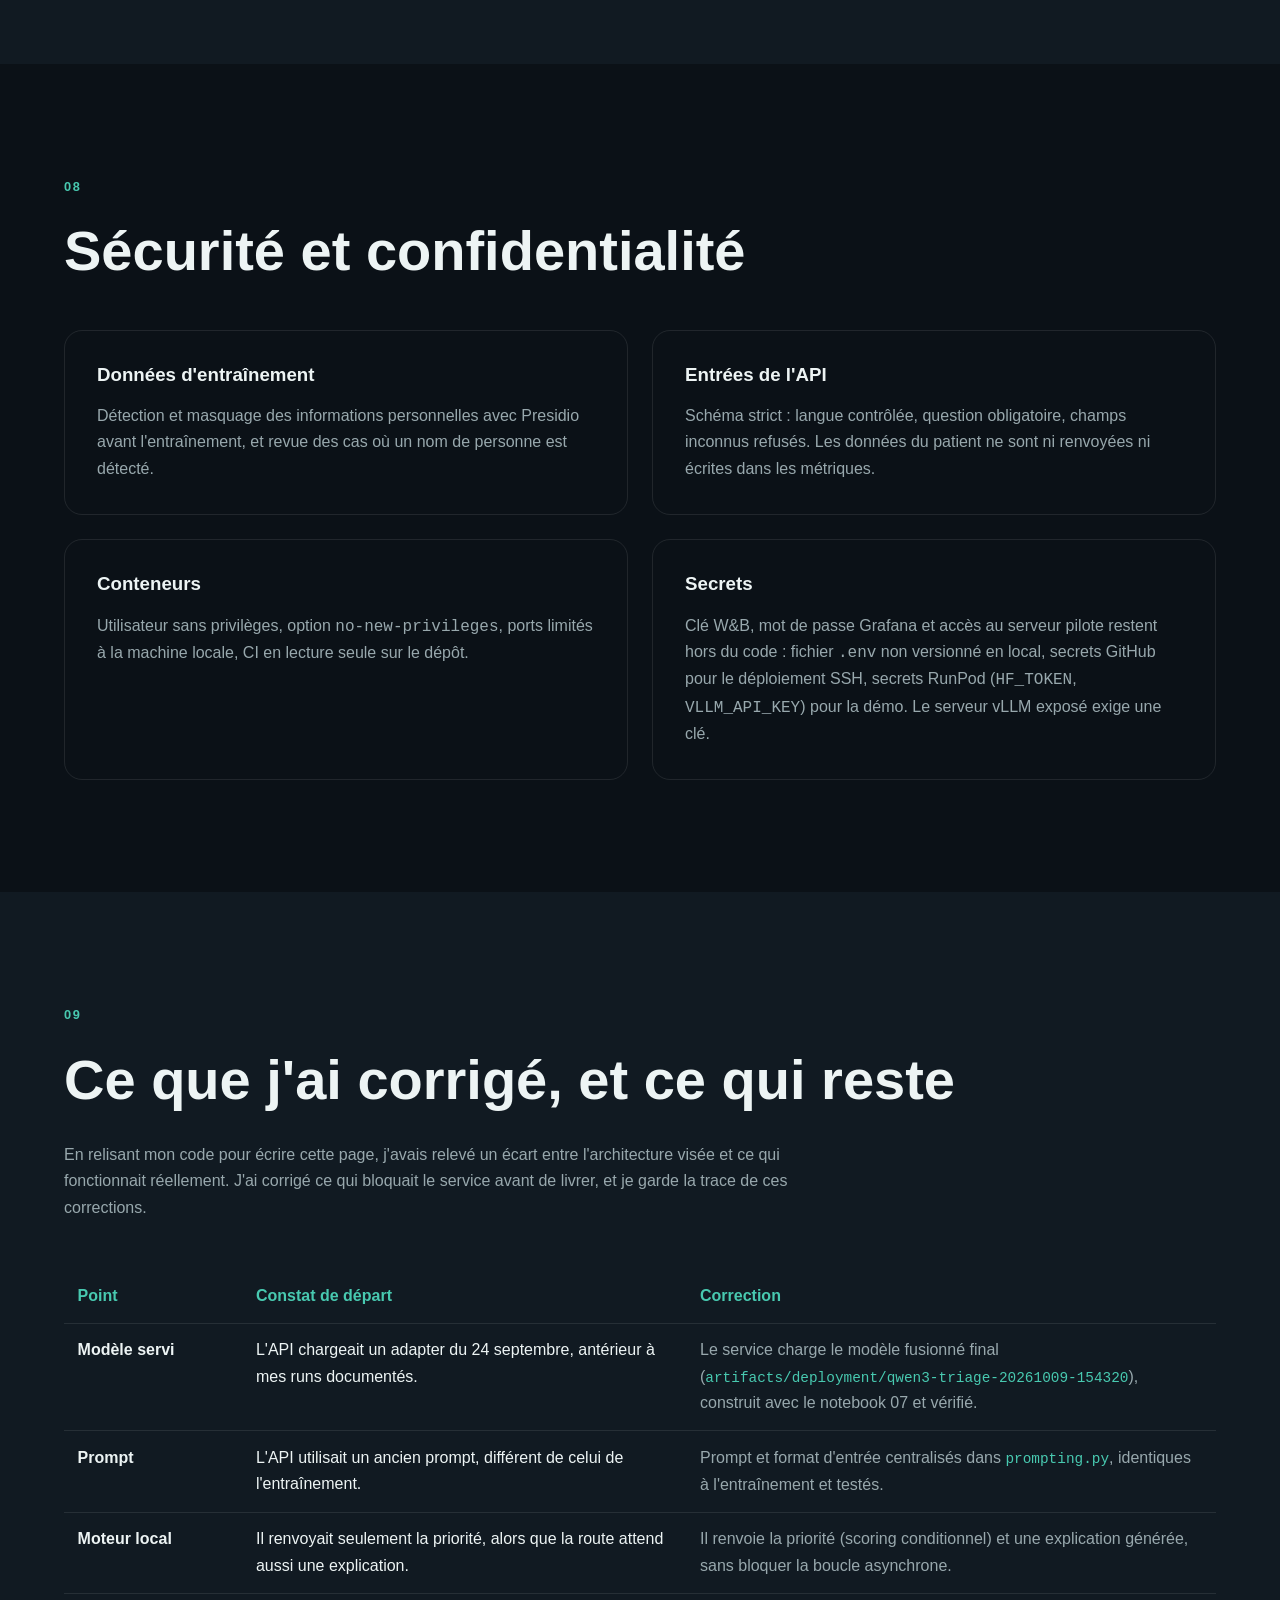
==== commit c7ef1920: "Monitoring : métriques Grafana corrigées, cible vLLM paramétrable ; page Démo ; causes d'erreur dans" ====
--- a/docs/architecture.html
+++ b/docs/architecture.html
@@ -11,7 +11,7 @@
 <header class="header">
 <nav class="nav container">
 <a class="logo" href="index.html">MT<span>.</span>AI</a>
-<div class="nav-links"><a href="index.html">Projet</a><a href="data.html">Données</a><a href="experiments.html">SFT</a><a href="dpo.html">DPO</a><a class="active" href="architecture.html">Architecture</a><a href="resultats.html">Résultats</a><a href="synthese.html">Synthèse</a></div>
+<div class="nav-links"><a href="index.html">Projet</a><a href="data.html">Données</a><a href="experiments.html">SFT</a><a href="dpo.html">DPO</a><a class="active" href="architecture.html">Architecture</a><a href="resultats.html">Résultats</a><a href="synthese.html">Synthèse</a><a href="demo.html">Démo</a></div>
 </nav>
 </header>
 <main>
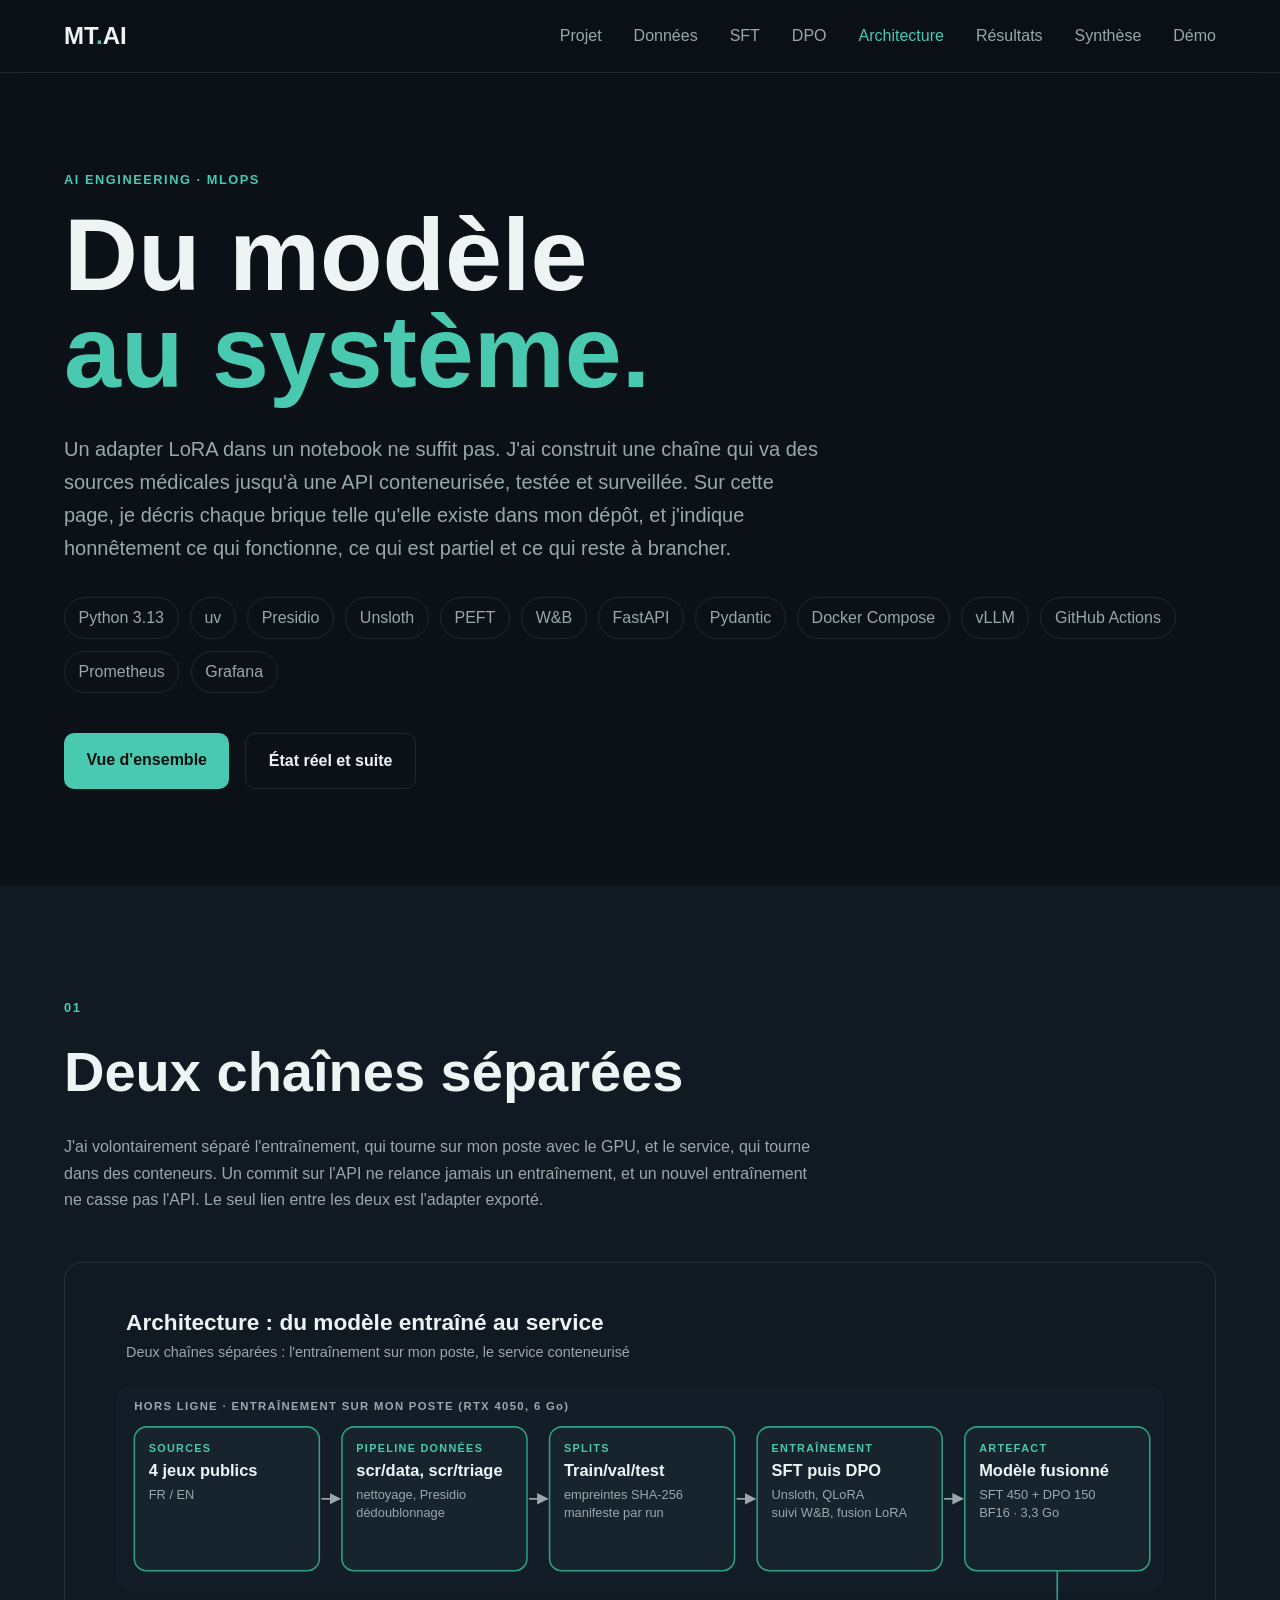
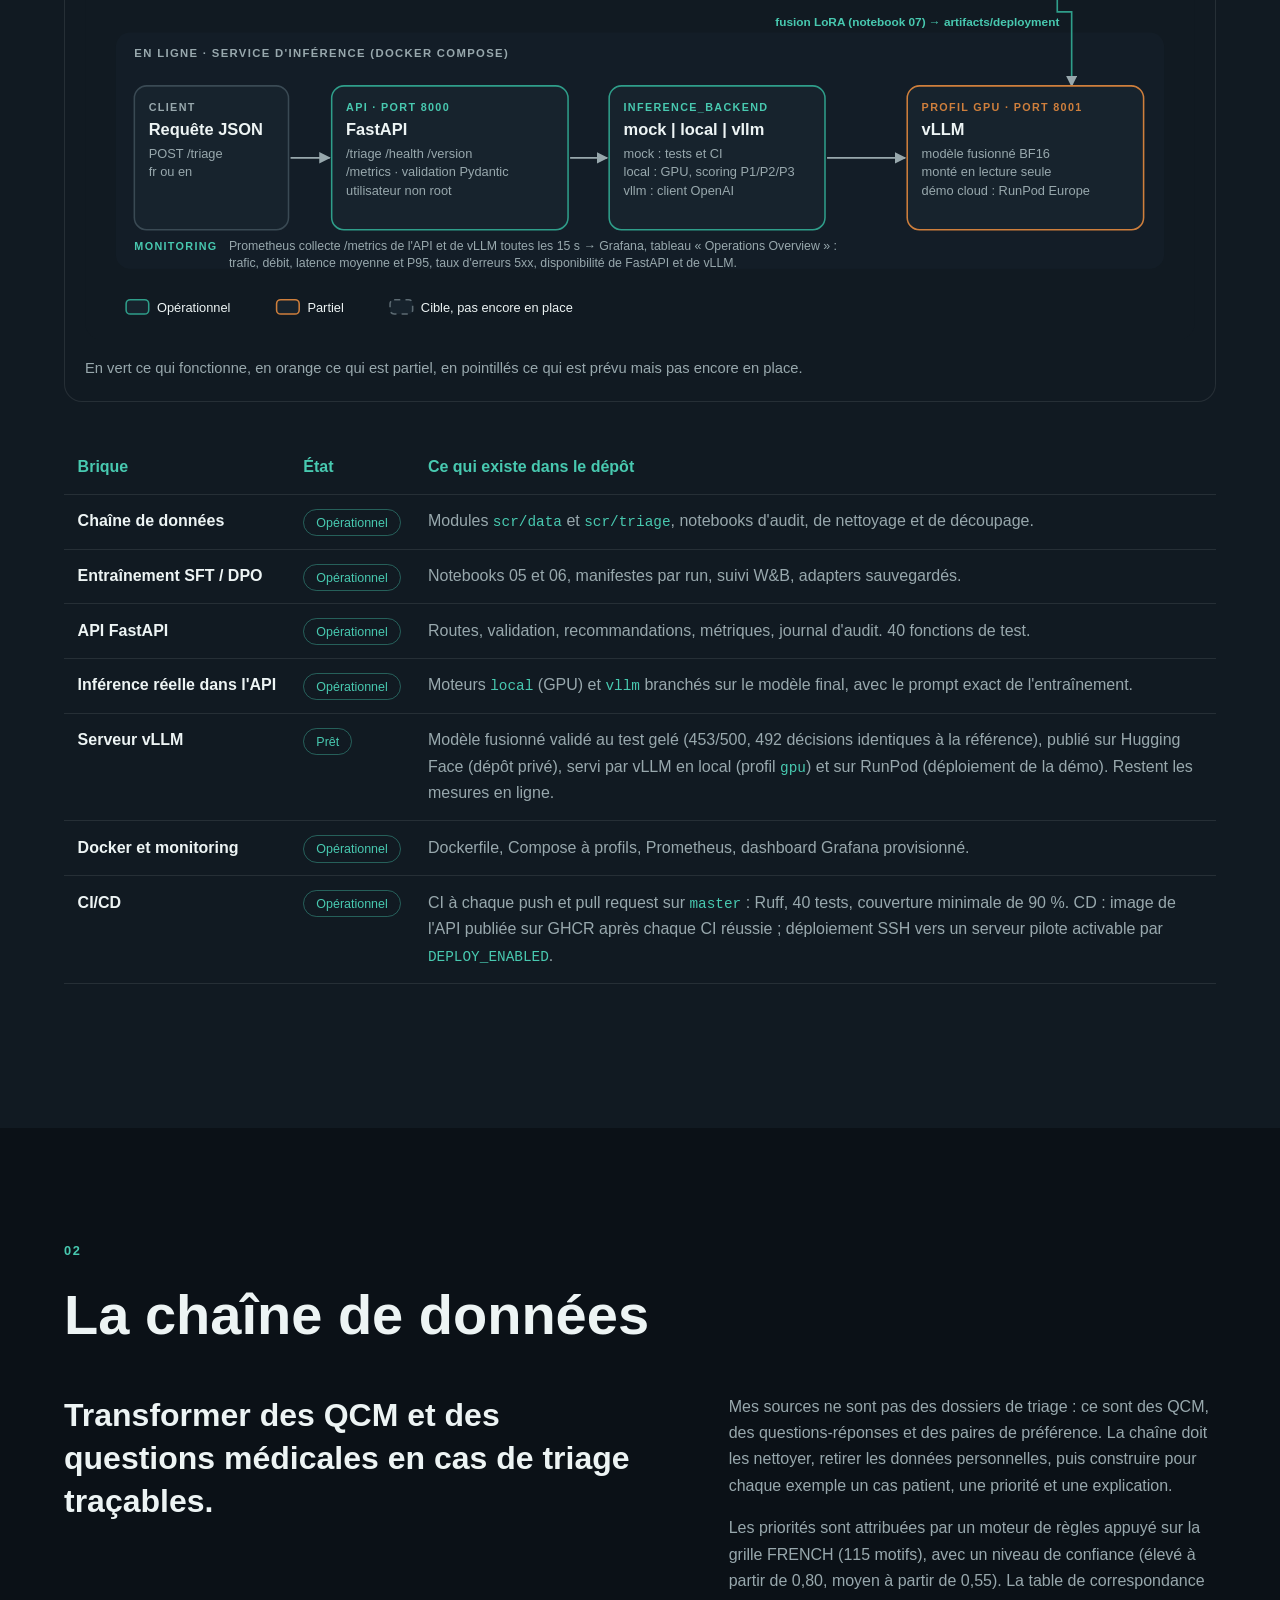
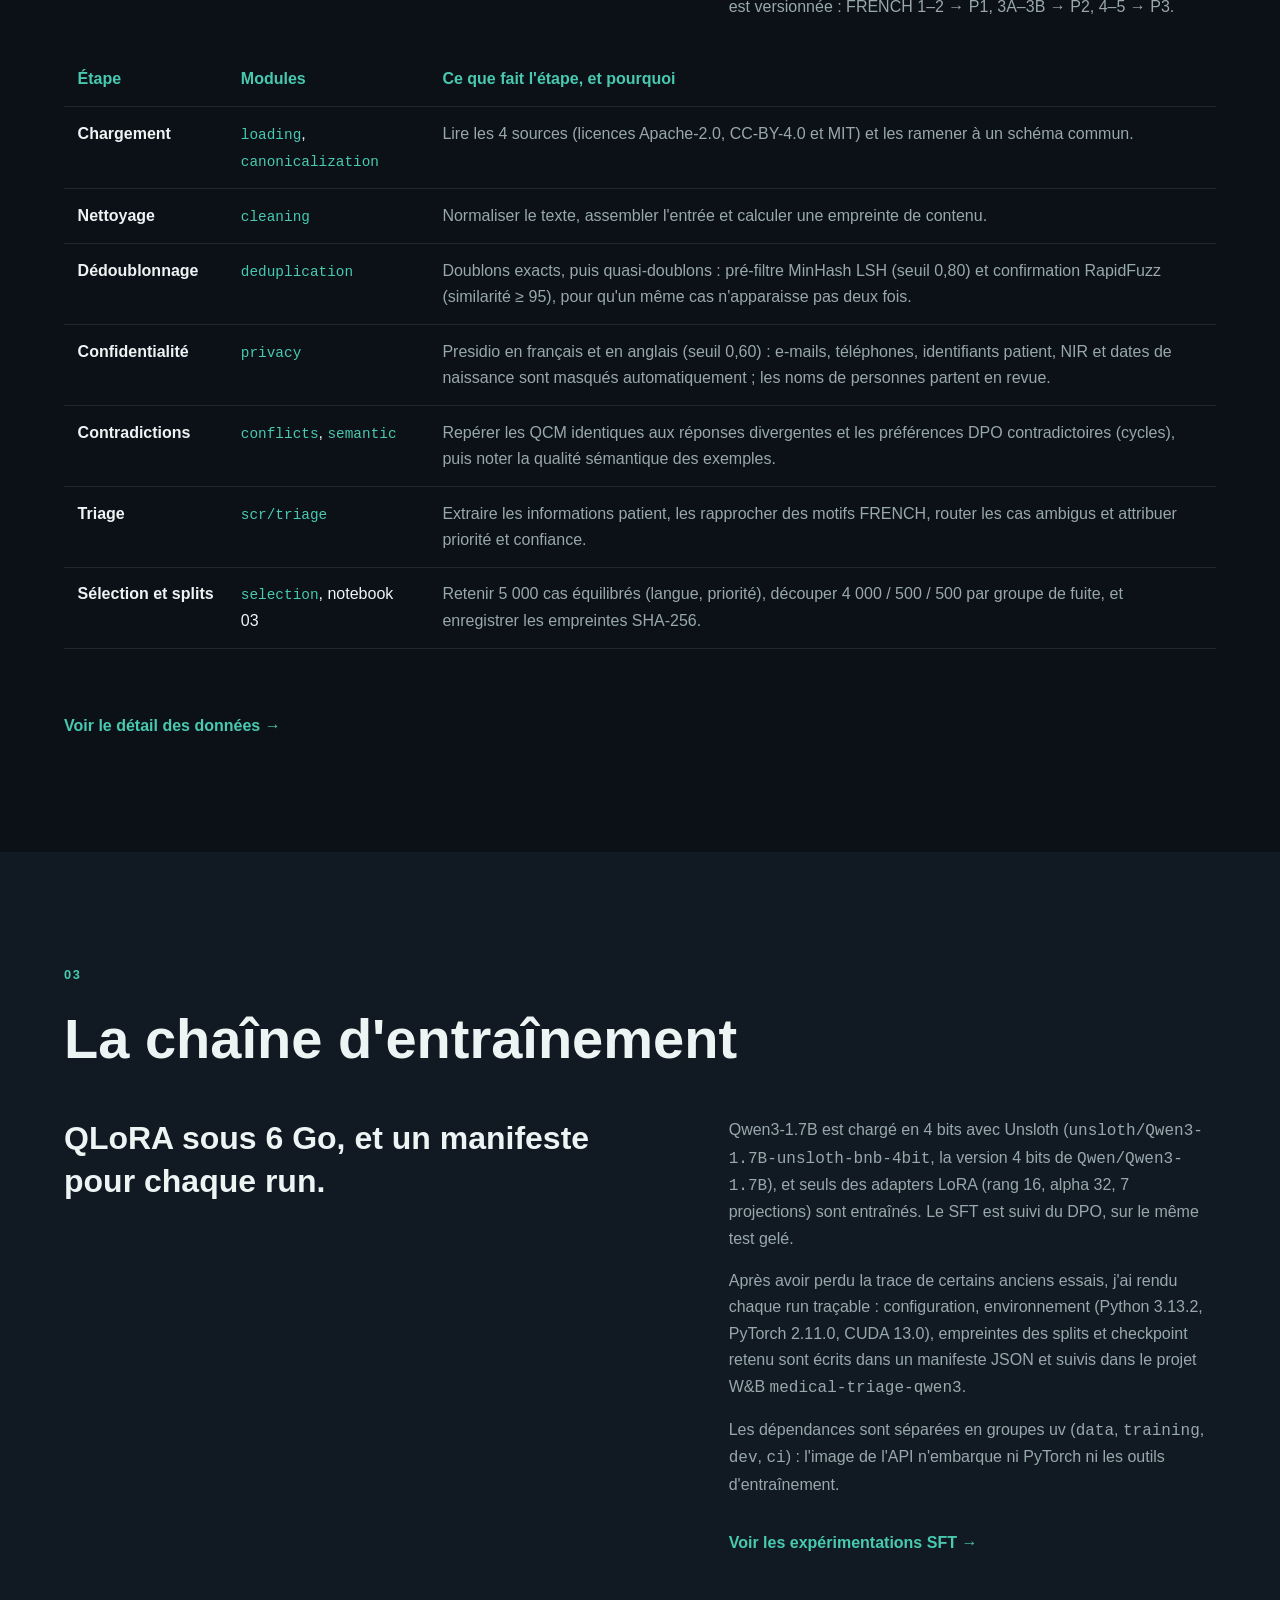
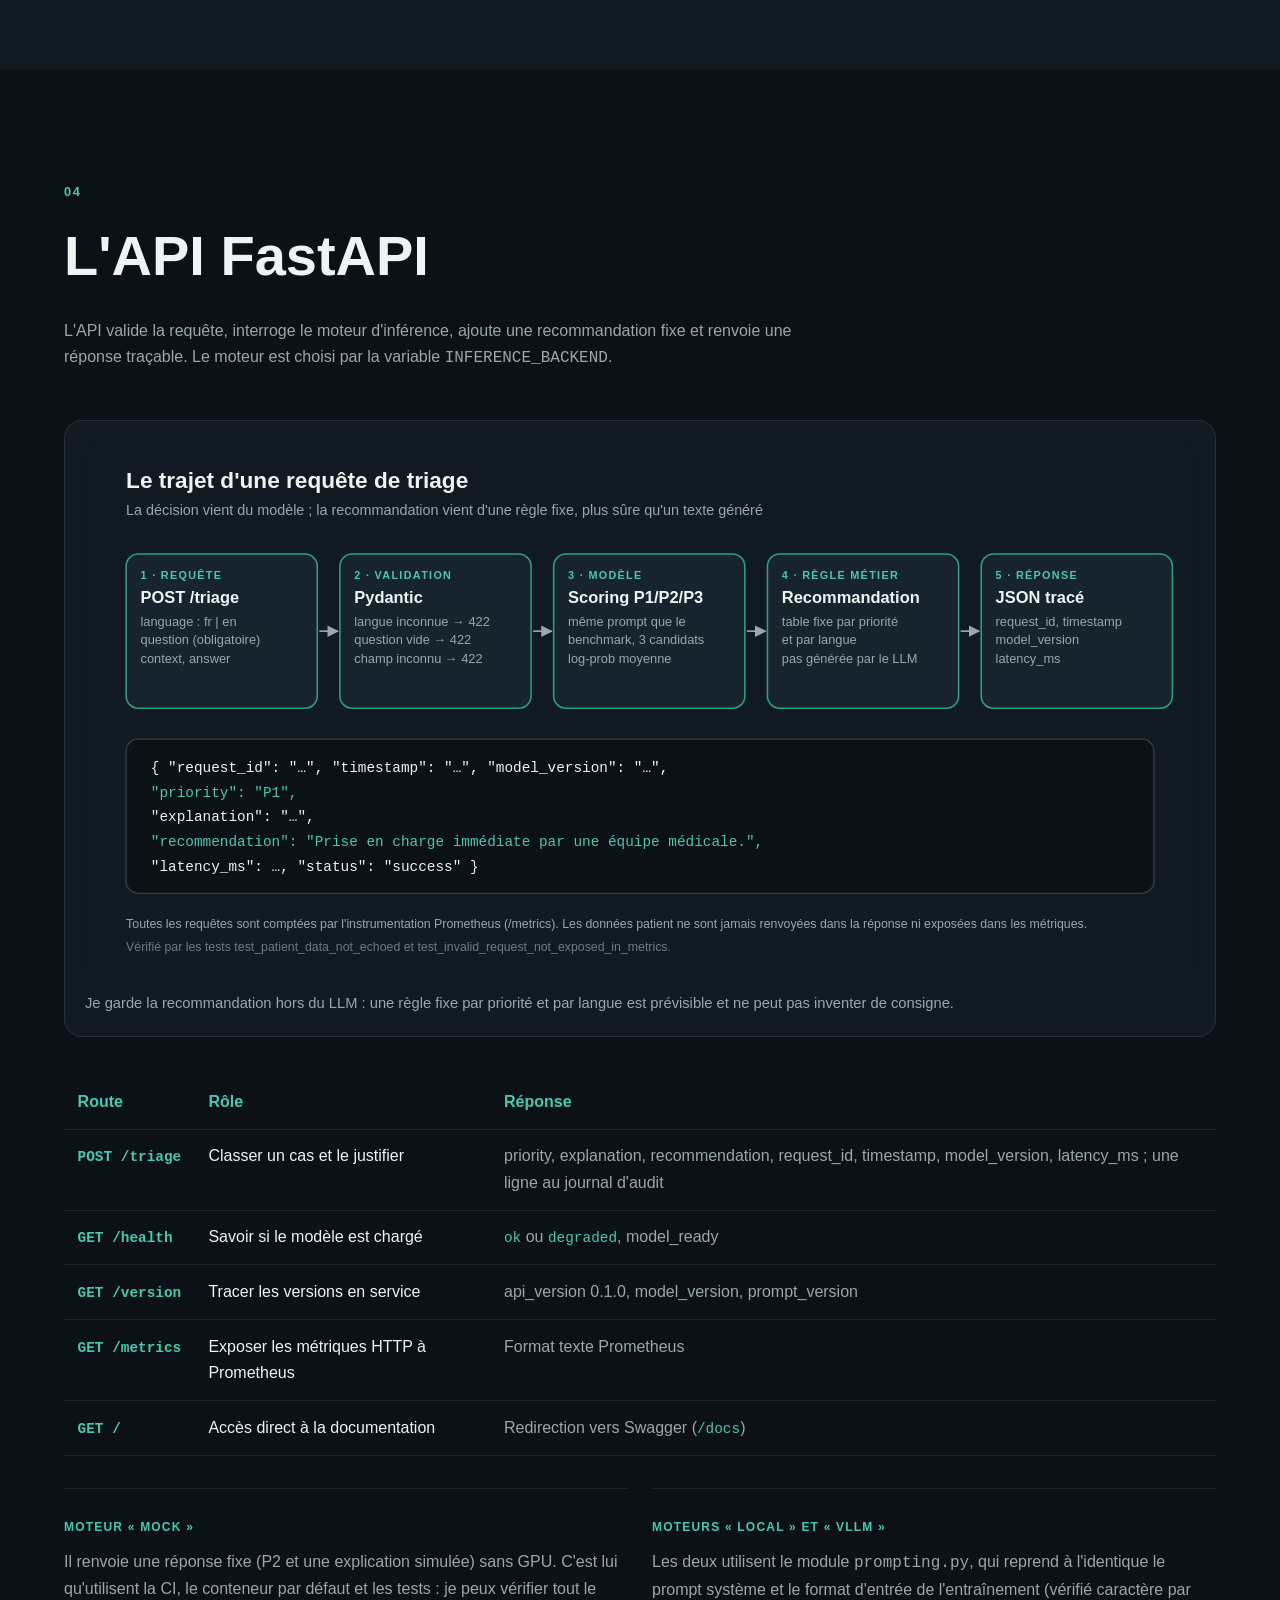
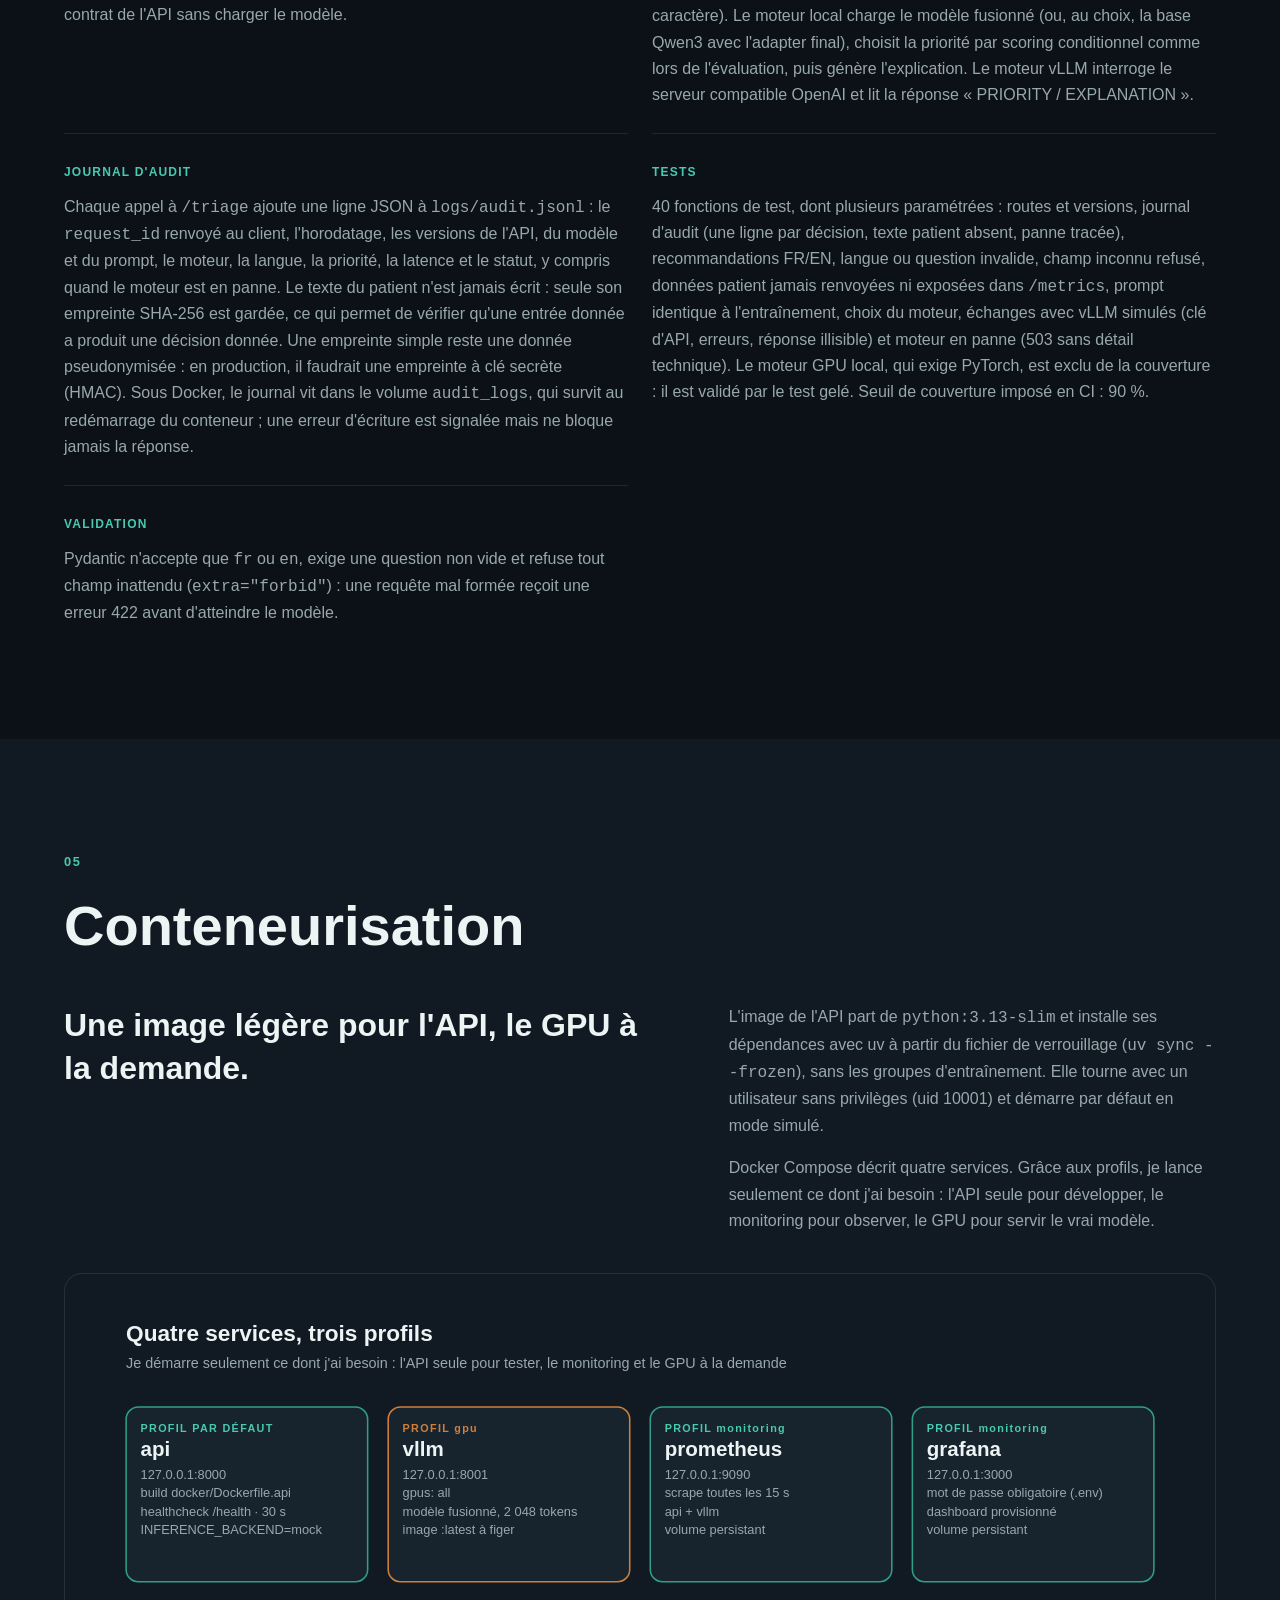
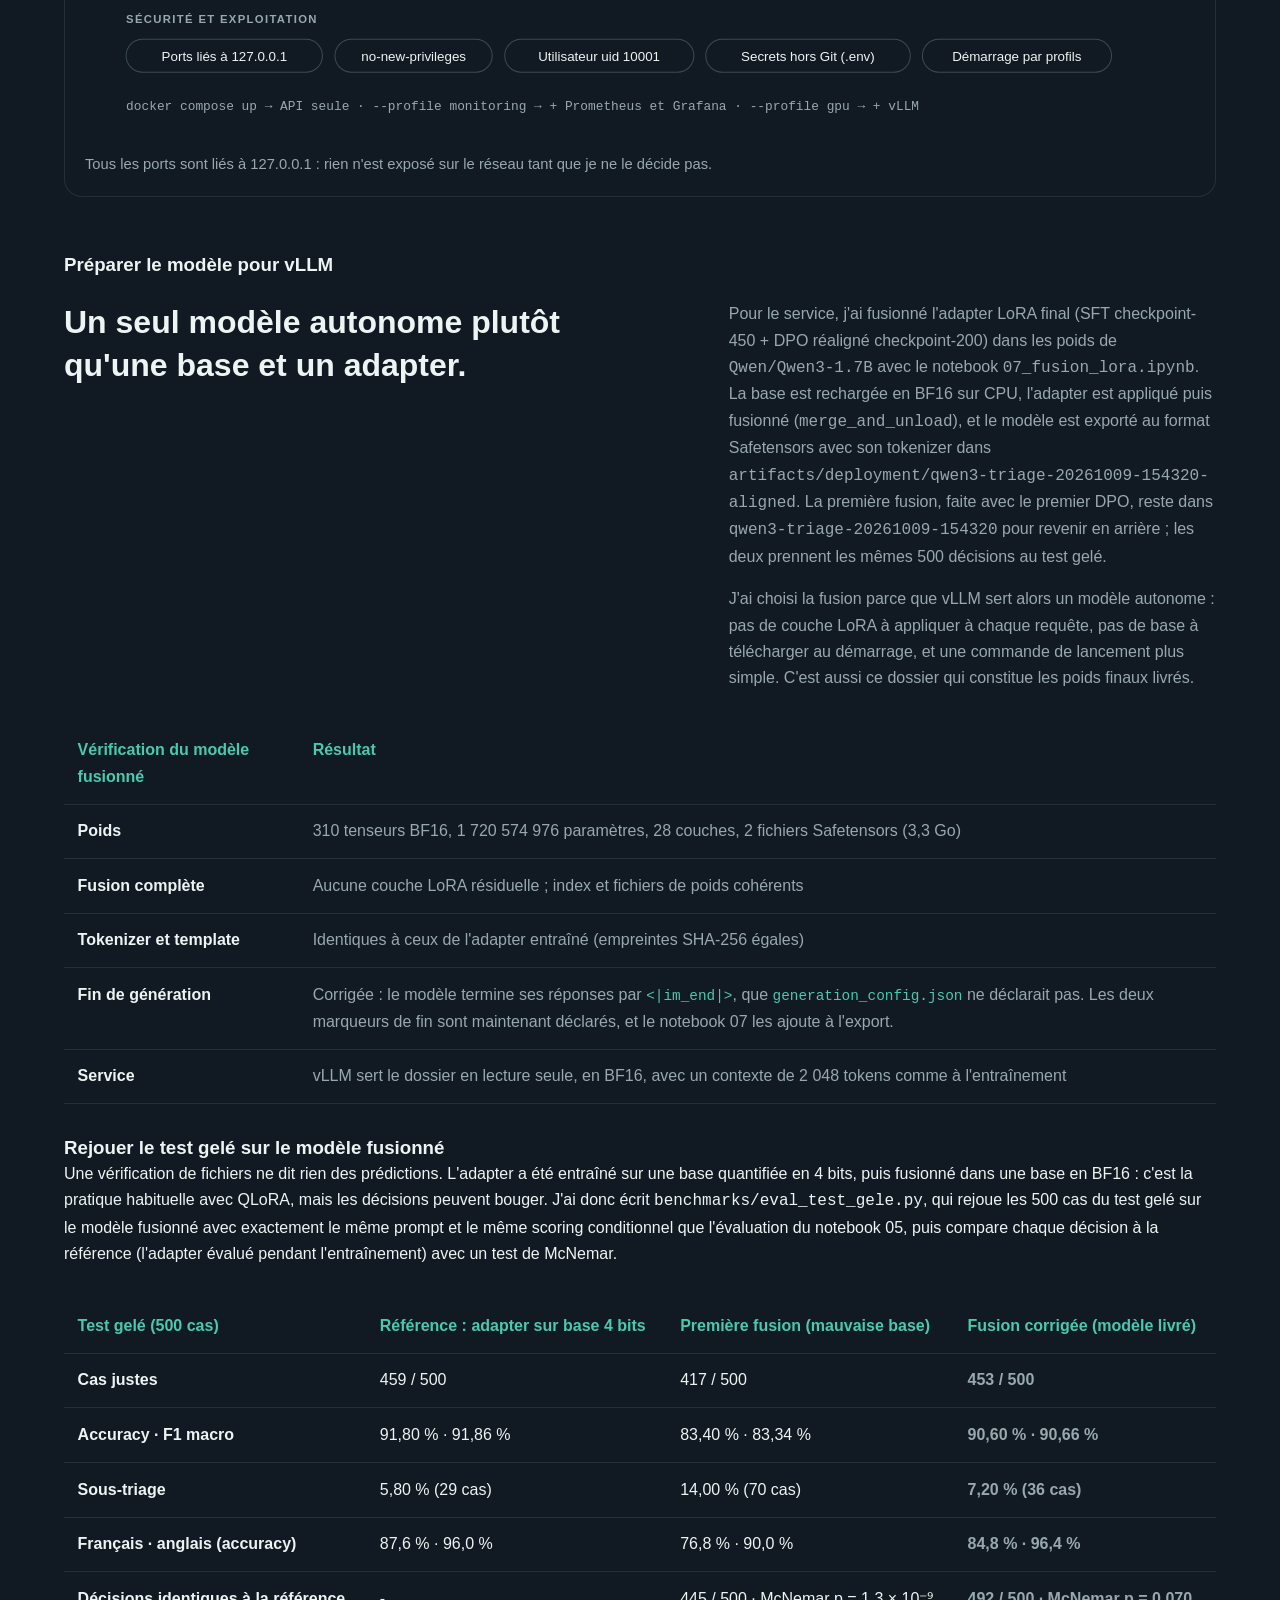
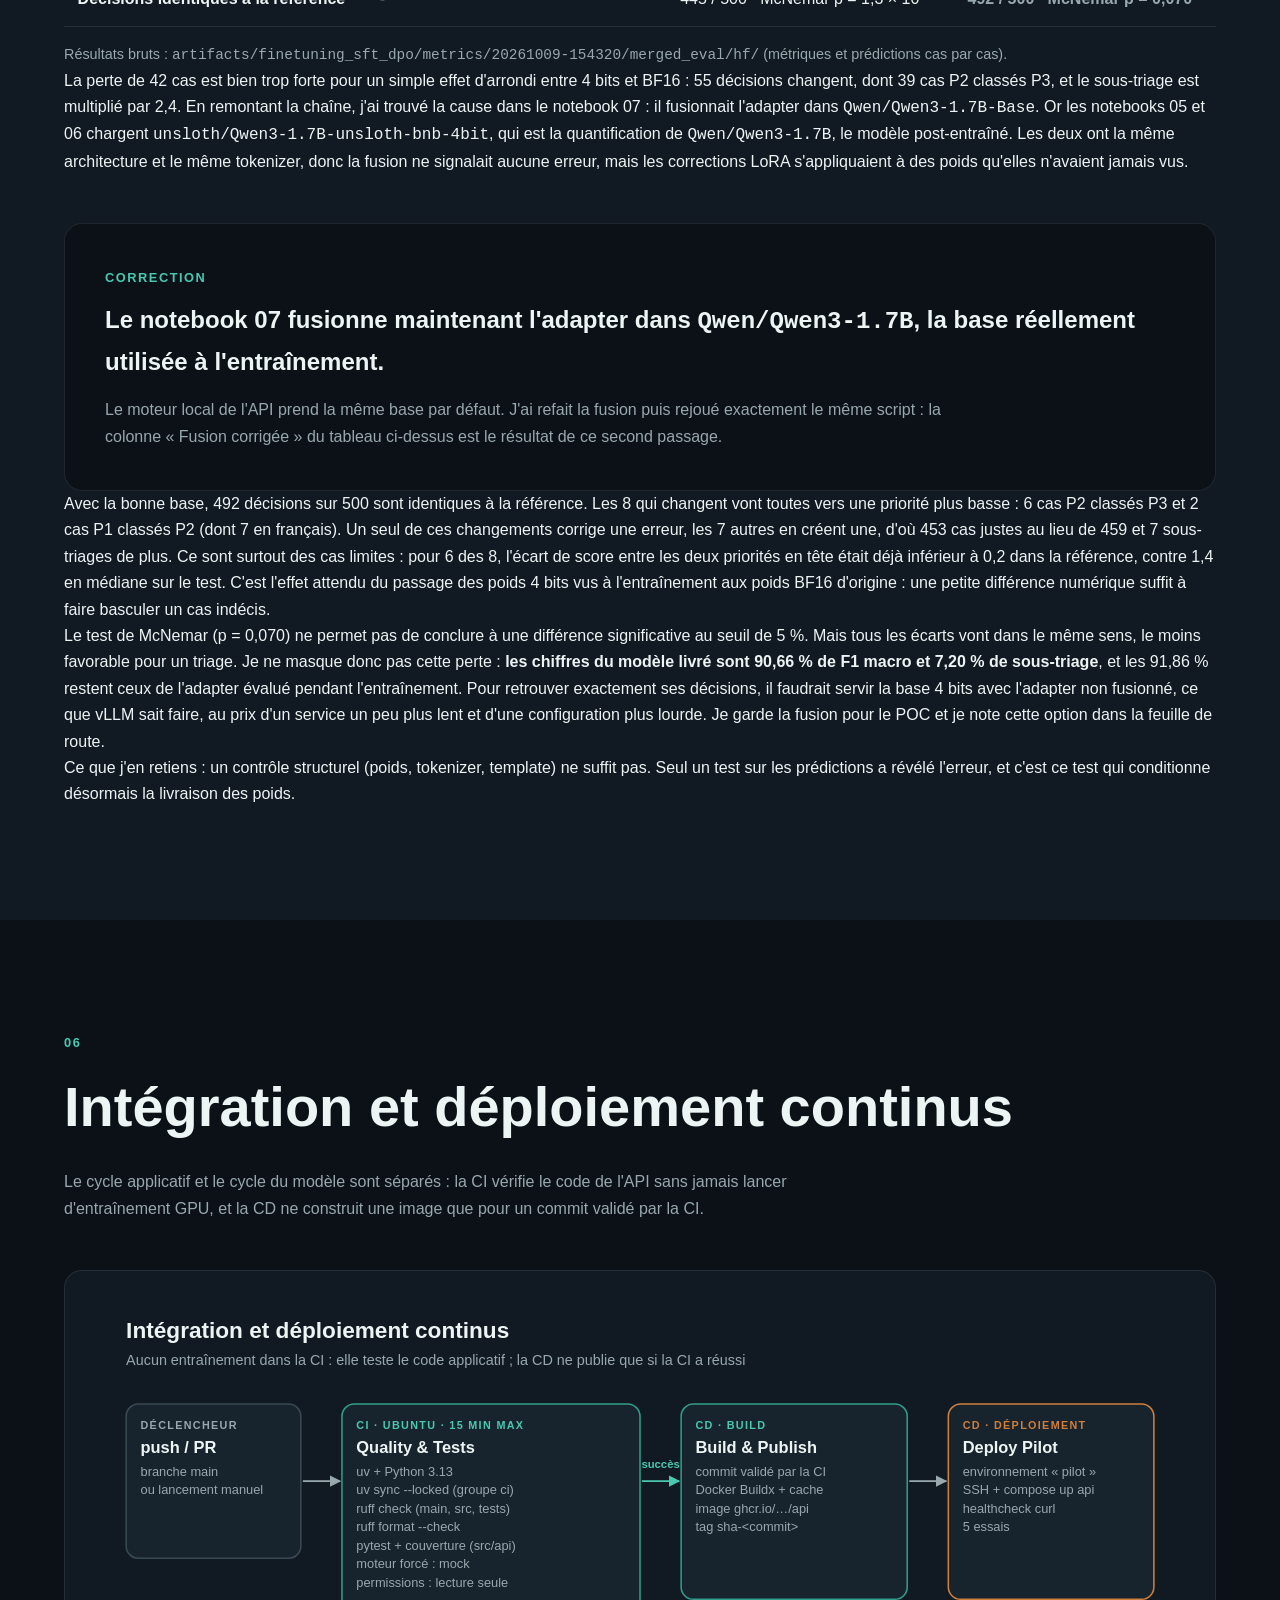
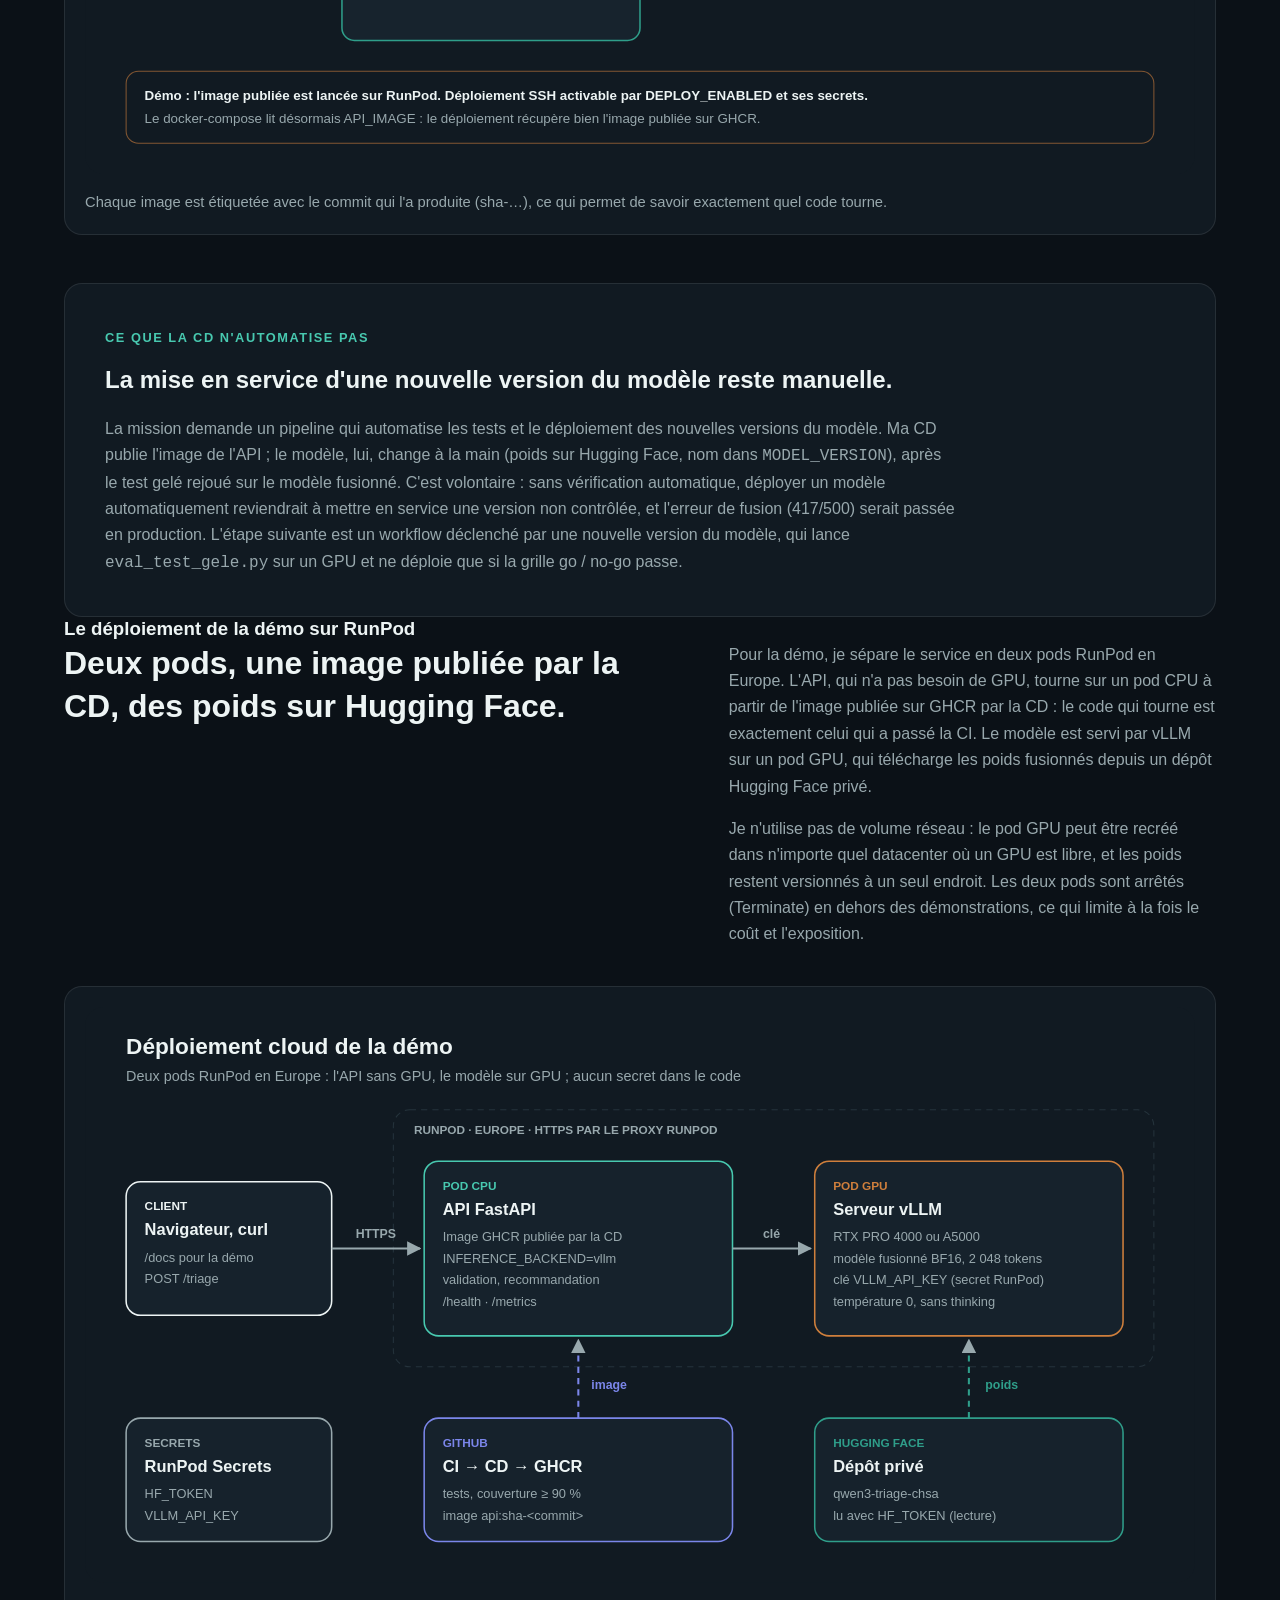
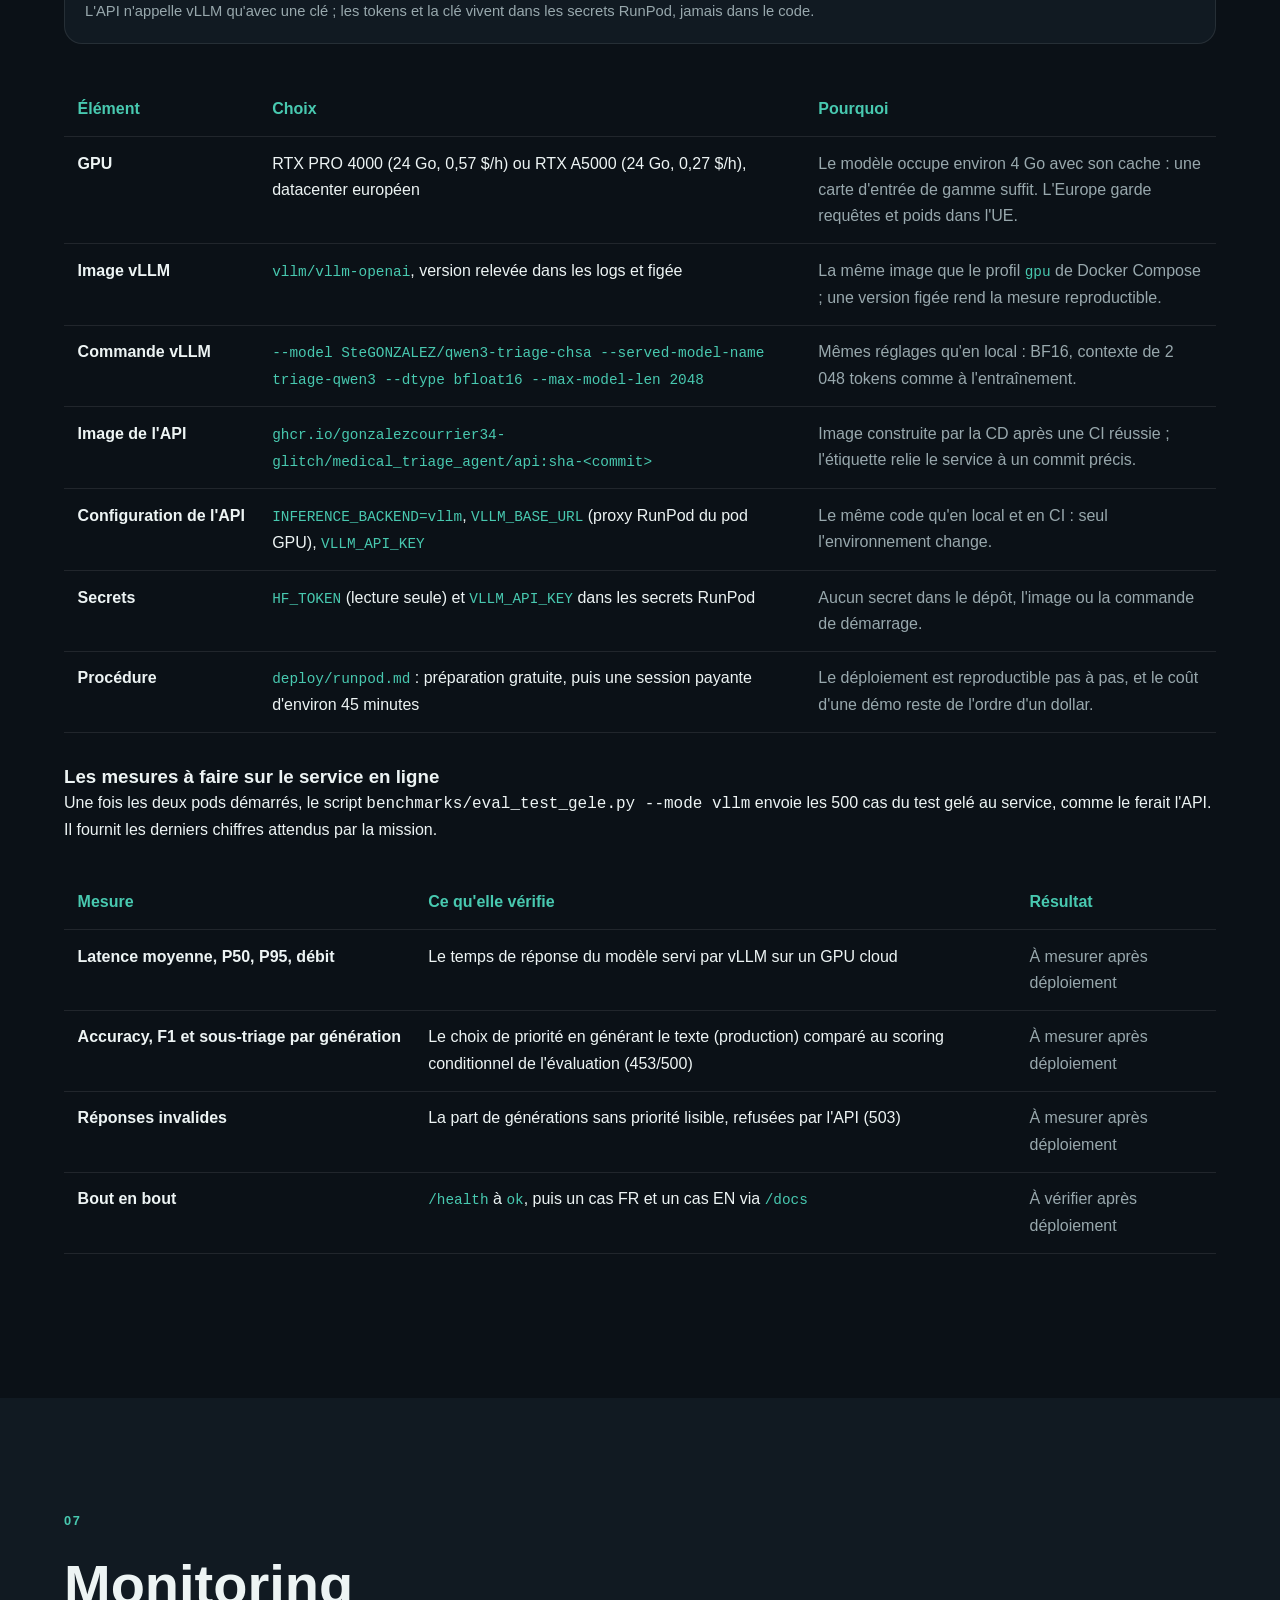
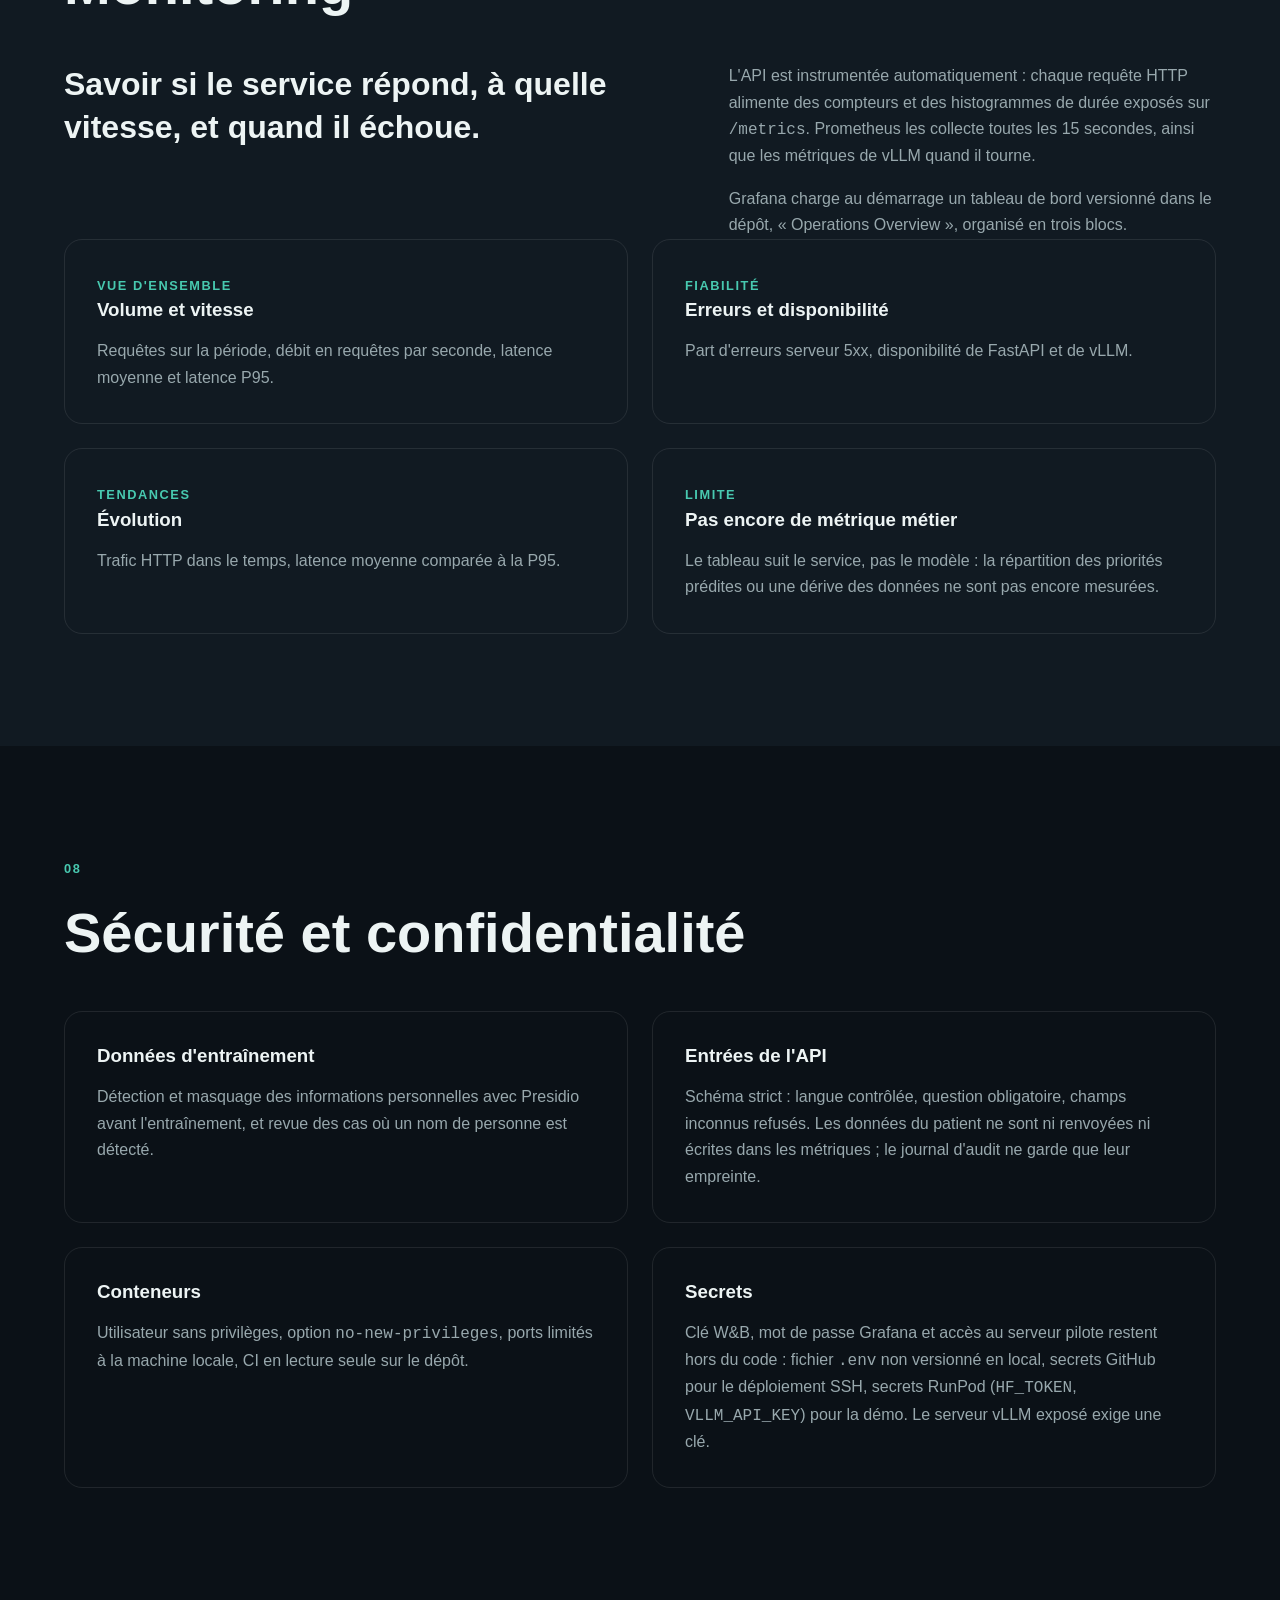
==== commit 01564838: "Journal d'audit, DPO réaligné livré, grille go/no-go, doc mise à jour" ====
--- a/docs/architecture.html
+++ b/docs/architecture.html
@@ -126,11 +126,11 @@
 <tbody>
 <tr><td>Chaîne de données</td><td><span class="experiment-status selected">Opérationnel</span></td><td>Modules <code>scr/data</code> et <code>scr/triage</code>, notebooks d'audit, de nettoyage et de découpage.</td></tr>
 <tr><td>Entraînement SFT / DPO</td><td><span class="experiment-status selected">Opérationnel</span></td><td>Notebooks 05 et 06, manifestes par run, suivi W&amp;B, adapters sauvegardés.</td></tr>
-<tr><td>API FastAPI</td><td><span class="experiment-status selected">Opérationnel</span></td><td>Routes, validation, recommandations, métriques. 34 fonctions de test.</td></tr>
+<tr><td>API FastAPI</td><td><span class="experiment-status selected">Opérationnel</span></td><td>Routes, validation, recommandations, métriques, journal d'audit. 40 fonctions de test.</td></tr>
 <tr><td>Inférence réelle dans l'API</td><td><span class="experiment-status selected">Opérationnel</span></td><td>Moteurs <code>local</code> (GPU) et <code>vllm</code> branchés sur le modèle final, avec le prompt exact de l'entraînement.</td></tr>
 <tr><td>Serveur vLLM</td><td><span class="experiment-status selected">Prêt</span></td><td>Modèle fusionné validé au test gelé (453/500, 492 décisions identiques à la référence), publié sur Hugging Face (dépôt privé), servi par vLLM en local (profil <code>gpu</code>) et sur RunPod (<a href="#cloud">déploiement de la démo</a>). Restent les <a href="#mesures-cloud">mesures en ligne</a>.</td></tr>
 <tr><td>Docker et monitoring</td><td><span class="experiment-status selected">Opérationnel</span></td><td>Dockerfile, Compose à profils, Prometheus, dashboard Grafana provisionné.</td></tr>
-<tr><td>CI/CD</td><td><span class="experiment-status selected">Opérationnel</span></td><td>CI à chaque push et pull request sur <code>master</code> : Ruff, 34 tests, couverture minimale de 90 %. CD : image de l'API publiée sur GHCR après chaque CI réussie ; déploiement SSH vers un serveur pilote activable par <code>DEPLOY_ENABLED</code>.</td></tr>
+<tr><td>CI/CD</td><td><span class="experiment-status selected">Opérationnel</span></td><td>CI à chaque push et pull request sur <code>master</code> : Ruff, 40 tests, couverture minimale de 90 %. CD : image de l'API publiée sur GHCR après chaque CI réussie ; déploiement SSH vers un serveur pilote activable par <code>DEPLOY_ENABLED</code>.</td></tr>
 </tbody>
 </table>
 </div>
@@ -238,7 +238,7 @@
 <table class="story-table params-table">
 <thead><tr><th>Route</th><th>Rôle</th><th>Réponse</th></tr></thead>
 <tbody>
-<tr><td><code>POST /triage</code></td><td>Classer un cas et le justifier</td><td>priority, explanation, recommendation, request_id, timestamp, model_version, latency_ms</td></tr>
+<tr><td><code>POST /triage</code></td><td>Classer un cas et le justifier</td><td>priority, explanation, recommendation, request_id, timestamp, model_version, latency_ms ; une ligne au journal d'audit</td></tr>
 <tr><td><code>GET /health</code></td><td>Savoir si le modèle est chargé</td><td><code>ok</code> ou <code>degraded</code>, model_ready</td></tr>
 <tr><td><code>GET /version</code></td><td>Tracer les versions en service</td><td>api_version 0.1.0, model_version, prompt_version</td></tr>
 <tr><td><code>GET /metrics</code></td><td>Exposer les métriques HTTP à Prometheus</td><td>Format texte Prometheus</td></tr>
@@ -248,7 +248,8 @@
 <div class="experiment-analysis">
 <div><span>MOTEUR « MOCK »</span><p>Il renvoie une réponse fixe (P2 et une explication simulée) sans GPU. C'est lui qu'utilisent la CI, le conteneur par défaut et les tests : je peux vérifier tout le contrat de l'API sans charger le modèle.</p></div>
 <div><span>MOTEURS « LOCAL » ET « VLLM »</span><p>Les deux utilisent le module <code>prompting.py</code>, qui reprend à l'identique le prompt système et le format d'entrée de l'entraînement (vérifié caractère par caractère). Le moteur local charge le modèle fusionné (ou, au choix, la base Qwen3 avec l'adapter final), choisit la priorité par scoring conditionnel comme lors de l'évaluation, puis génère l'explication. Le moteur vLLM interroge le serveur compatible OpenAI et lit la réponse « PRIORITY / EXPLANATION ».</p></div>
-<div><span>TESTS</span><p>34 fonctions de test, dont plusieurs paramétrées : routes et versions, recommandations FR/EN, langue ou question invalide, champ inconnu refusé, données patient jamais renvoyées ni exposées dans <code>/metrics</code>, prompt identique à l'entraînement, choix du moteur, échanges avec vLLM simulés (clé d'API, erreurs, réponse illisible) et moteur en panne (503 sans détail technique). Le moteur GPU local, qui exige PyTorch, est exclu de la couverture : il est validé par le test gelé. Seuil de couverture imposé en CI : 90 %.</p></div>
+<div><span>JOURNAL D'AUDIT</span><p>Chaque appel à <code>/triage</code> ajoute une ligne JSON à <code>logs/audit.jsonl</code> : le <code>request_id</code> renvoyé au client, l'horodatage, les versions de l'API, du modèle et du prompt, le moteur, la langue, la priorité, la latence et le statut, y compris quand le moteur est en panne. Le texte du patient n'est jamais écrit : seule son empreinte SHA-256 est gardée, ce qui permet de vérifier qu'une entrée donnée a produit une décision donnée. Une empreinte simple reste une donnée pseudonymisée : en production, il faudrait une empreinte à clé secrète (HMAC). Sous Docker, le journal vit dans le volume <code>audit_logs</code>, qui survit au redémarrage du conteneur ; une erreur d'écriture est signalée mais ne bloque jamais la réponse.</p></div>
+<div><span>TESTS</span><p>40 fonctions de test, dont plusieurs paramétrées : routes et versions, journal d'audit (une ligne par décision, texte patient absent, panne tracée), recommandations FR/EN, langue ou question invalide, champ inconnu refusé, données patient jamais renvoyées ni exposées dans <code>/metrics</code>, prompt identique à l'entraînement, choix du moteur, échanges avec vLLM simulés (clé d'API, erreurs, réponse illisible) et moteur en panne (503 sans détail technique). Le moteur GPU local, qui exige PyTorch, est exclu de la couverture : il est validé par le test gelé. Seuil de couverture imposé en CI : 90 %.</p></div>
 <div><span>VALIDATION</span><p>Pydantic n'accepte que <code>fr</code> ou <code>en</code>, exige une question non vide et refuse tout champ inattendu (<code>extra="forbid"</code>) : une requête mal formée reçoit une erreur 422 avant d'atteindre le modèle.</p></div>
 </div>
 </div>
@@ -316,7 +317,7 @@
 <div class="about-grid">
 <div class="large-text">Un seul modèle autonome plutôt qu'une base et un adapter.</div>
 <div>
-<p>Pour le service, j'ai fusionné l'adapter LoRA final (SFT checkpoint-450 + DPO checkpoint-150) dans les poids de <code>Qwen/Qwen3-1.7B</code> avec le notebook <code>07_fusion_lora.ipynb</code>. La base est rechargée en BF16 sur CPU, l'adapter est appliqué puis fusionné (<code>merge_and_unload</code>), et le modèle est exporté au format Safetensors avec son tokenizer dans <code>artifacts/deployment/qwen3-triage-20261009-154320</code>.</p>
+<p>Pour le service, j'ai fusionné l'adapter LoRA final (SFT checkpoint-450 + DPO réaligné checkpoint-200) dans les poids de <code>Qwen/Qwen3-1.7B</code> avec le notebook <code>07_fusion_lora.ipynb</code>. La base est rechargée en BF16 sur CPU, l'adapter est appliqué puis fusionné (<code>merge_and_unload</code>), et le modèle est exporté au format Safetensors avec son tokenizer dans <code>artifacts/deployment/qwen3-triage-20261009-154320-aligned</code>. La première fusion, faite avec le premier DPO, reste dans <code>qwen3-triage-20261009-154320</code> pour revenir en arrière ; les deux prennent les mêmes 500 décisions au test gelé.</p>
 <p>J'ai choisi la fusion parce que vLLM sert alors un modèle autonome : pas de couche LoRA à appliquer à chaque requête, pas de base à télécharger au démarrage, et une commande de lancement plus simple. C'est aussi ce dossier qui constitue les poids finaux livrés.</p>
 </div>
 </div>
@@ -403,6 +404,11 @@
 <text x="58.0" y="398.0" fill="#edf4f4" font-size="13" font-family="Inter, 'Segoe UI', Arial, sans-serif" text-anchor="start" font-weight="700" >Démo : l'image publiée est lancée sur RunPod. Déploiement SSH activable par DEPLOY_ENABLED et ses secrets.</text>
 <text x="58.0" y="420.0" fill="#98a8ad" font-size="13" font-family="Inter, 'Segoe UI', Arial, sans-serif" text-anchor="start" font-weight="normal" >Le docker-compose lit désormais API_IMAGE : le déploiement récupère bien l'image publiée sur GHCR.</text>
 </svg><figcaption>Chaque image est étiquetée avec le commit qui l'a produite (sha-…), ce qui permet de savoir exactement quel code tourne.</figcaption></figure>
+<div class="callout subtle">
+<span class="eyebrow">CE QUE LA CD N'AUTOMATISE PAS</span>
+<strong>La mise en service d'une nouvelle version du modèle reste manuelle.</strong>
+<p>La mission demande un pipeline qui automatise les tests et le déploiement des nouvelles versions du modèle. Ma CD publie l'image de l'API ; le modèle, lui, change à la main (poids sur Hugging Face, nom dans <code>MODEL_VERSION</code>), après le test gelé rejoué sur le modèle fusionné. C'est volontaire : sans vérification automatique, déployer un modèle automatiquement reviendrait à mettre en service une version non contrôlée, et l'erreur de fusion (417/500) serait passée en production. L'étape suivante est un workflow déclenché par une nouvelle version du modèle, qui lance <code>eval_test_gele.py</code> sur un GPU et ne déploie que si la <a href="synthese.html#go-no-go">grille go / no-go</a> passe.</p>
+</div>
 <h3 id="cloud">Le déploiement de la démo sur RunPod</h3>
 <div class="about-grid">
 <div class="large-text">Deux pods, une image publiée par la CD, des poids sur Hugging Face.</div>
@@ -518,7 +524,7 @@
 <h2>Sécurité et confidentialité</h2>
 <div class="reflection-grid">
 <div class="reflection-card"><h3>Données d'entraînement</h3><p>Détection et masquage des informations personnelles avec Presidio avant l'entraînement, et revue des cas où un nom de personne est détecté.</p></div>
-<div class="reflection-card"><h3>Entrées de l'API</h3><p>Schéma strict : langue contrôlée, question obligatoire, champs inconnus refusés. Les données du patient ne sont ni renvoyées ni écrites dans les métriques.</p></div>
+<div class="reflection-card"><h3>Entrées de l'API</h3><p>Schéma strict : langue contrôlée, question obligatoire, champs inconnus refusés. Les données du patient ne sont ni renvoyées ni écrites dans les métriques ; le journal d'audit ne garde que leur empreinte.</p></div>
 <div class="reflection-card"><h3>Conteneurs</h3><p>Utilisateur sans privilèges, option <code>no-new-privileges</code>, ports limités à la machine locale, CI en lecture seule sur le dépôt.</p></div>
 <div class="reflection-card"><h3>Secrets</h3><p>Clé W&amp;B, mot de passe Grafana et accès au serveur pilote restent hors du code : fichier <code>.env</code> non versionné en local, secrets GitHub pour le déploiement SSH, secrets RunPod (<code>HF_TOKEN</code>, <code>VLLM_API_KEY</code>) pour la démo. Le serveur vLLM exposé exige une clé.</p></div>
 </div>
@@ -543,6 +549,7 @@
 <tr><td>Fin de génération</td><td>Le modèle fusionné ne déclarait que <code>&lt;|endoftext|&gt;</code> comme fin, alors qu'il termine ses réponses par <code>&lt;|im_end|&gt;</code>.</td><td>Les deux marqueurs sont déclarés dans le modèle, le notebook 07, le moteur local et les requêtes vLLM.</td></tr>
 <tr><td>Contexte Docker</td><td>Sans <code>.dockerignore</code>, un build local enverrait à Docker tout le projet (plus de 50 Go de données et de modèles).</td><td>Un <code>.dockerignore</code> ne laisse passer que les fichiers copiés par le Dockerfile.</td></tr>
 <tr><td>Base de la fusion</td><td>Le notebook 07 fusionnait l'adapter dans <code>Qwen3-1.7B-Base</code>, alors qu'il a été entraîné sur <code>Qwen3-1.7B</code> : 417/500 au test gelé au lieu de 459/500.</td><td>Fusion dans <code>Qwen/Qwen3-1.7B</code> ; le test gelé rejoué par <code>benchmarks/eval_test_gele.py</code> conditionne la livraison (<a href="#verif-fusion">détail</a>).</td></tr>
+<tr><td>Traçabilité</td><td>L'API renvoyait un <code>request_id</code> mais ne conservait aucune trace des décisions : impossible de rejouer un audit.</td><td>Journal d'audit JSONL, une ligne par décision, sans texte patient, testé.</td></tr>
 <tr><td>Longueur maximale</td><td>Le moteur local tronquait le prompt à 1 024 tokens, contre 2 048 à l'entraînement.</td><td>Aligné sur 2 048 tokens.</td></tr>
 </tbody>
 </table>
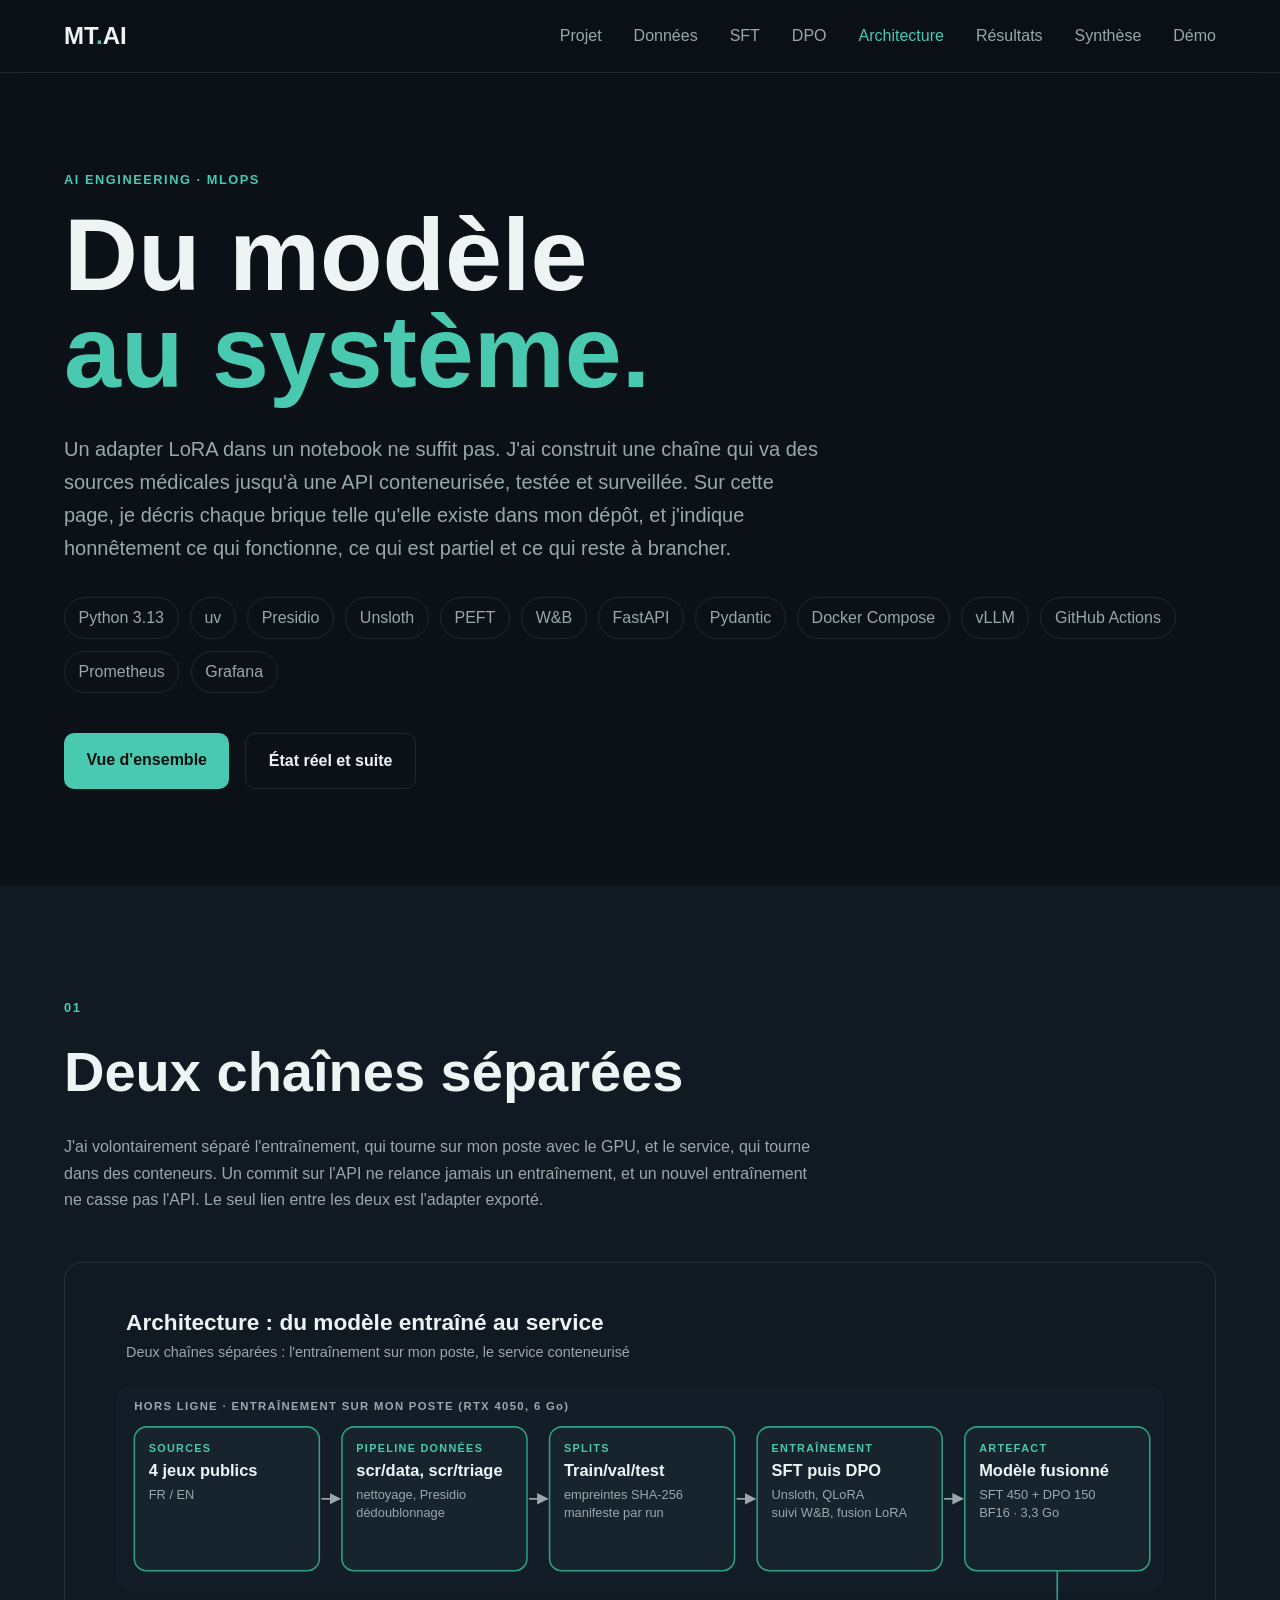
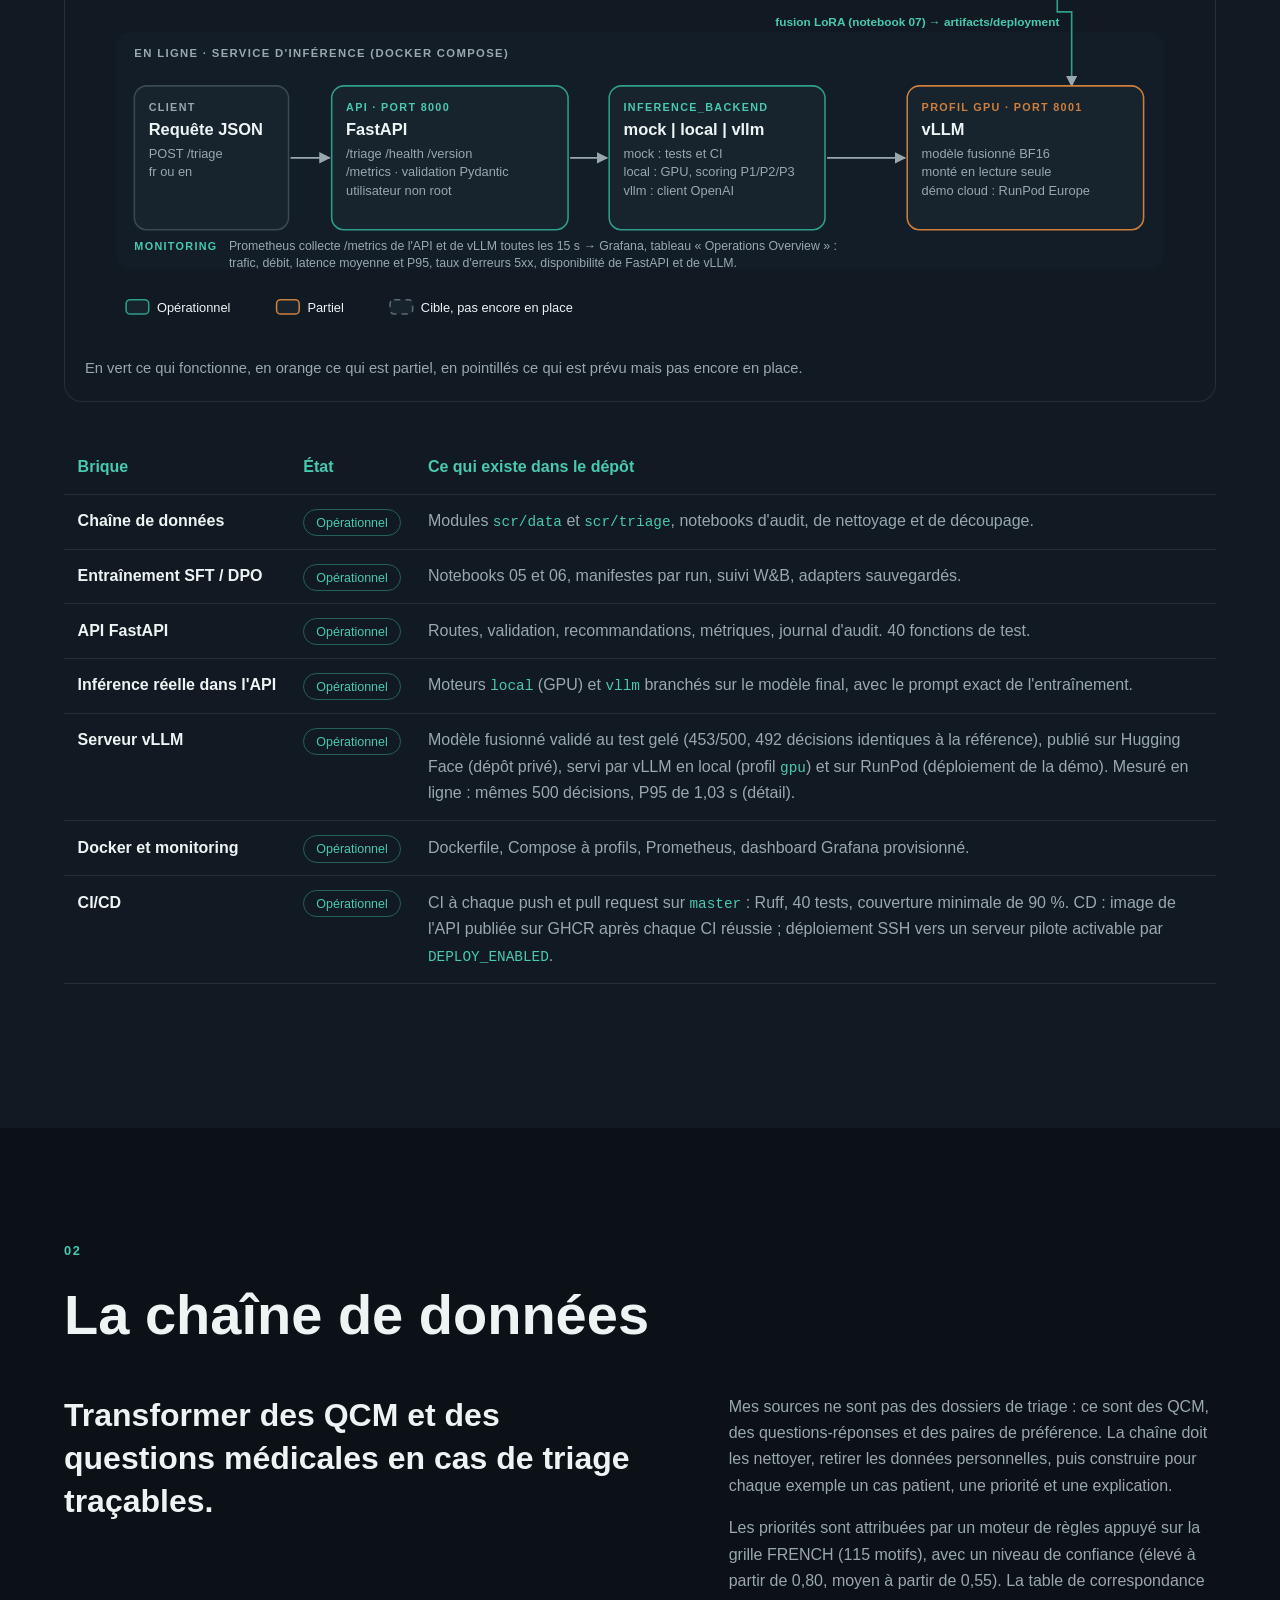
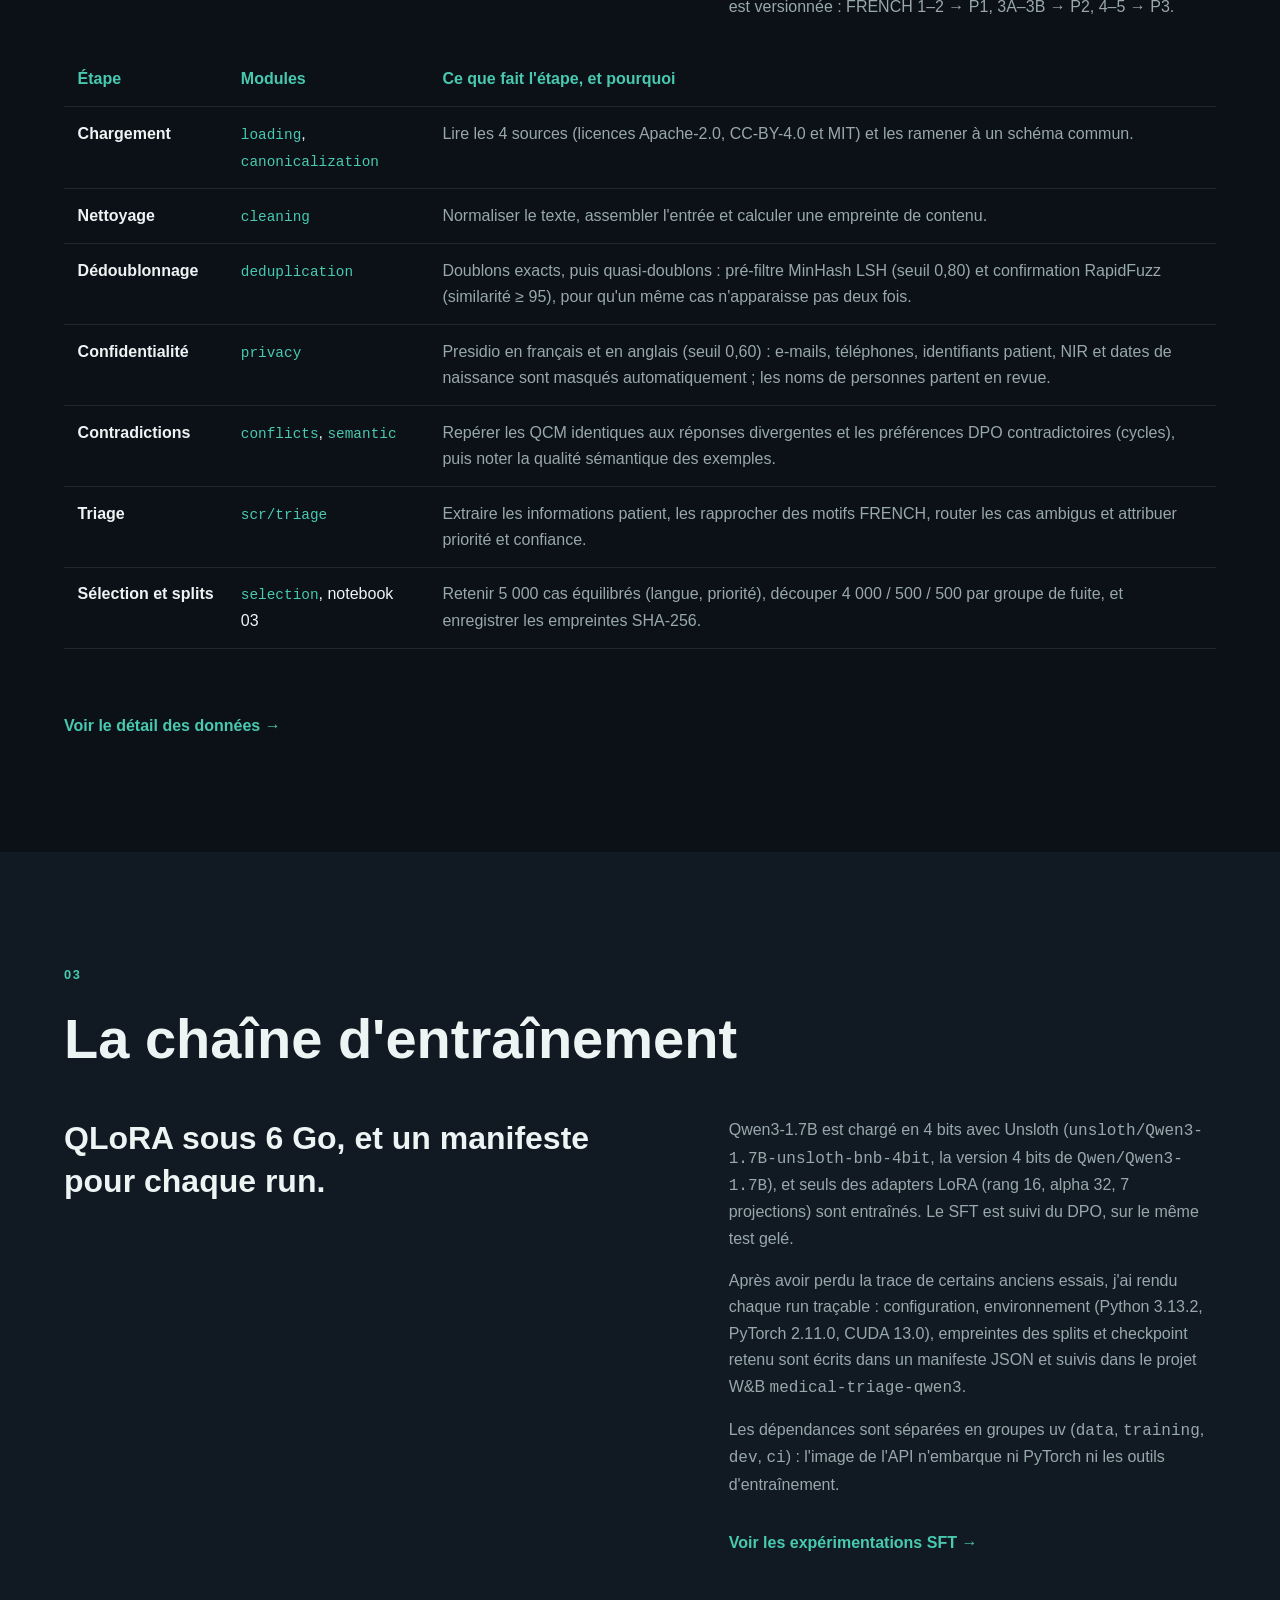
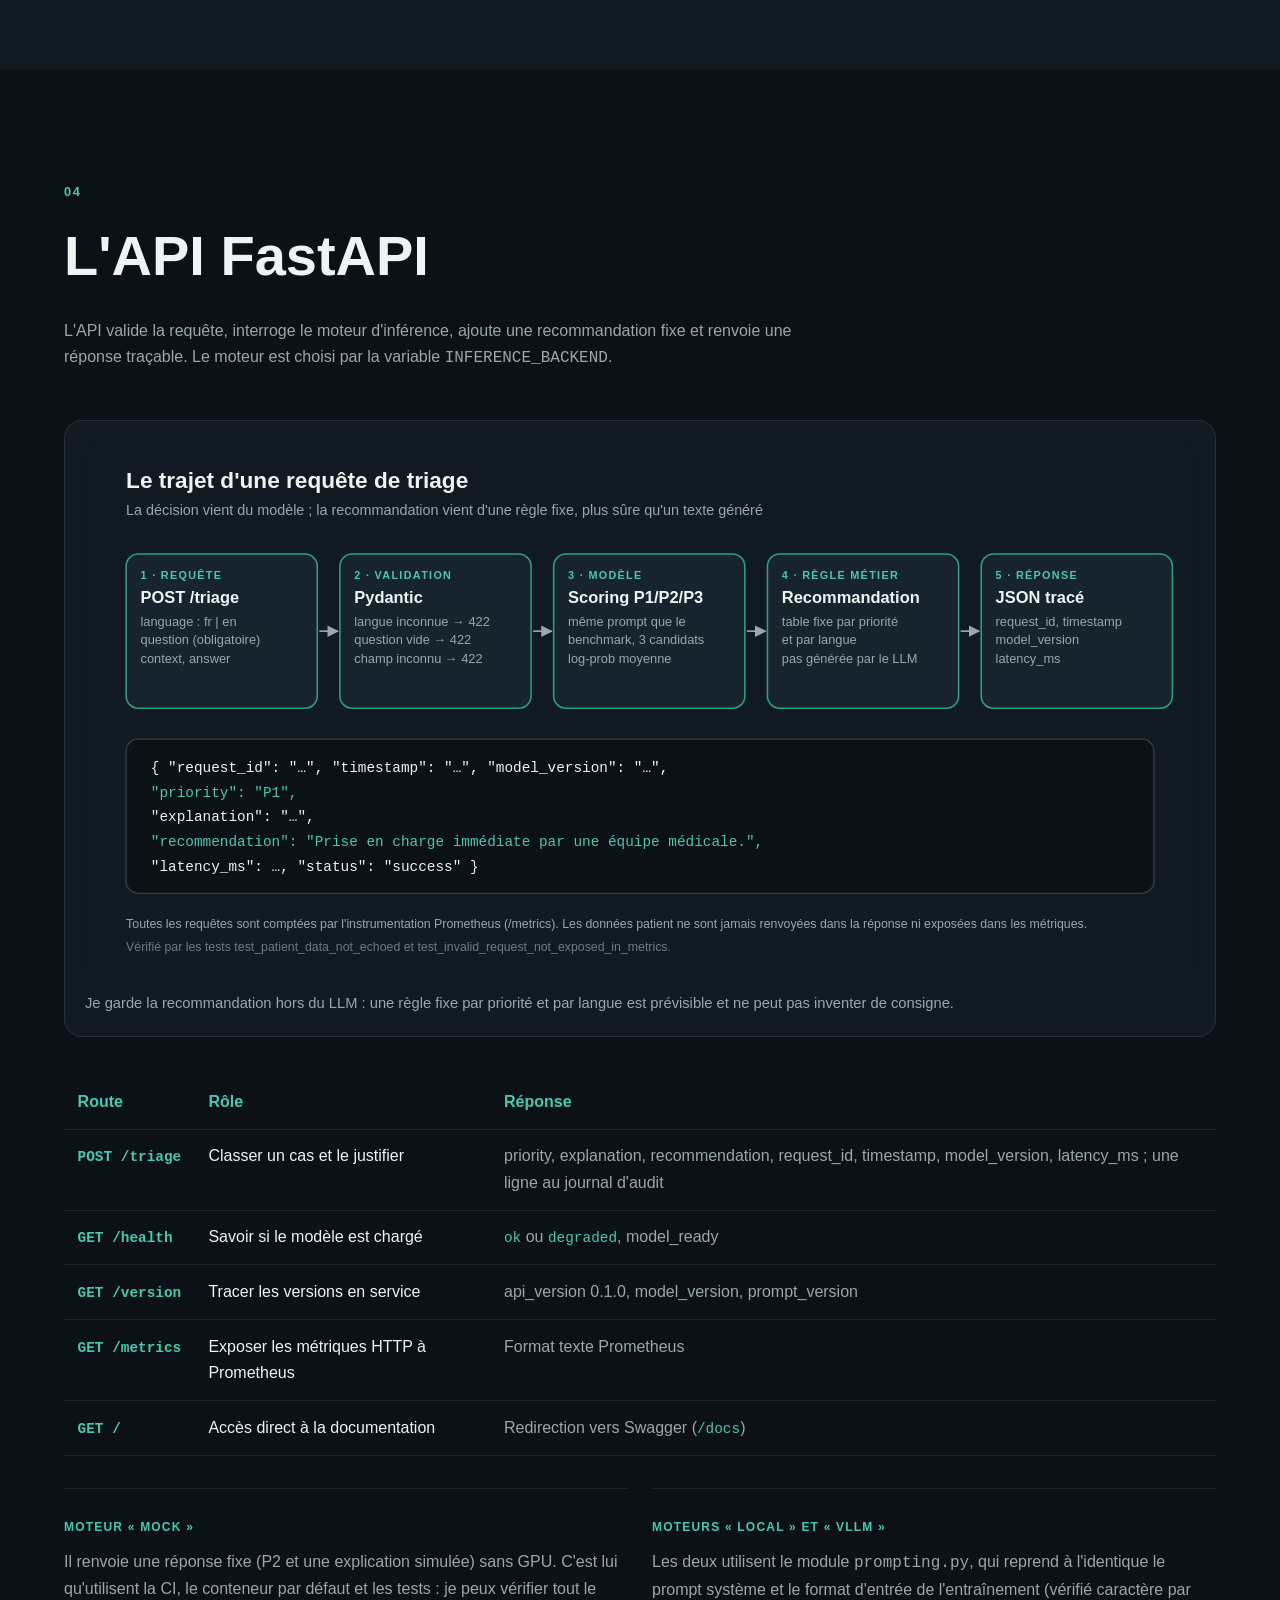
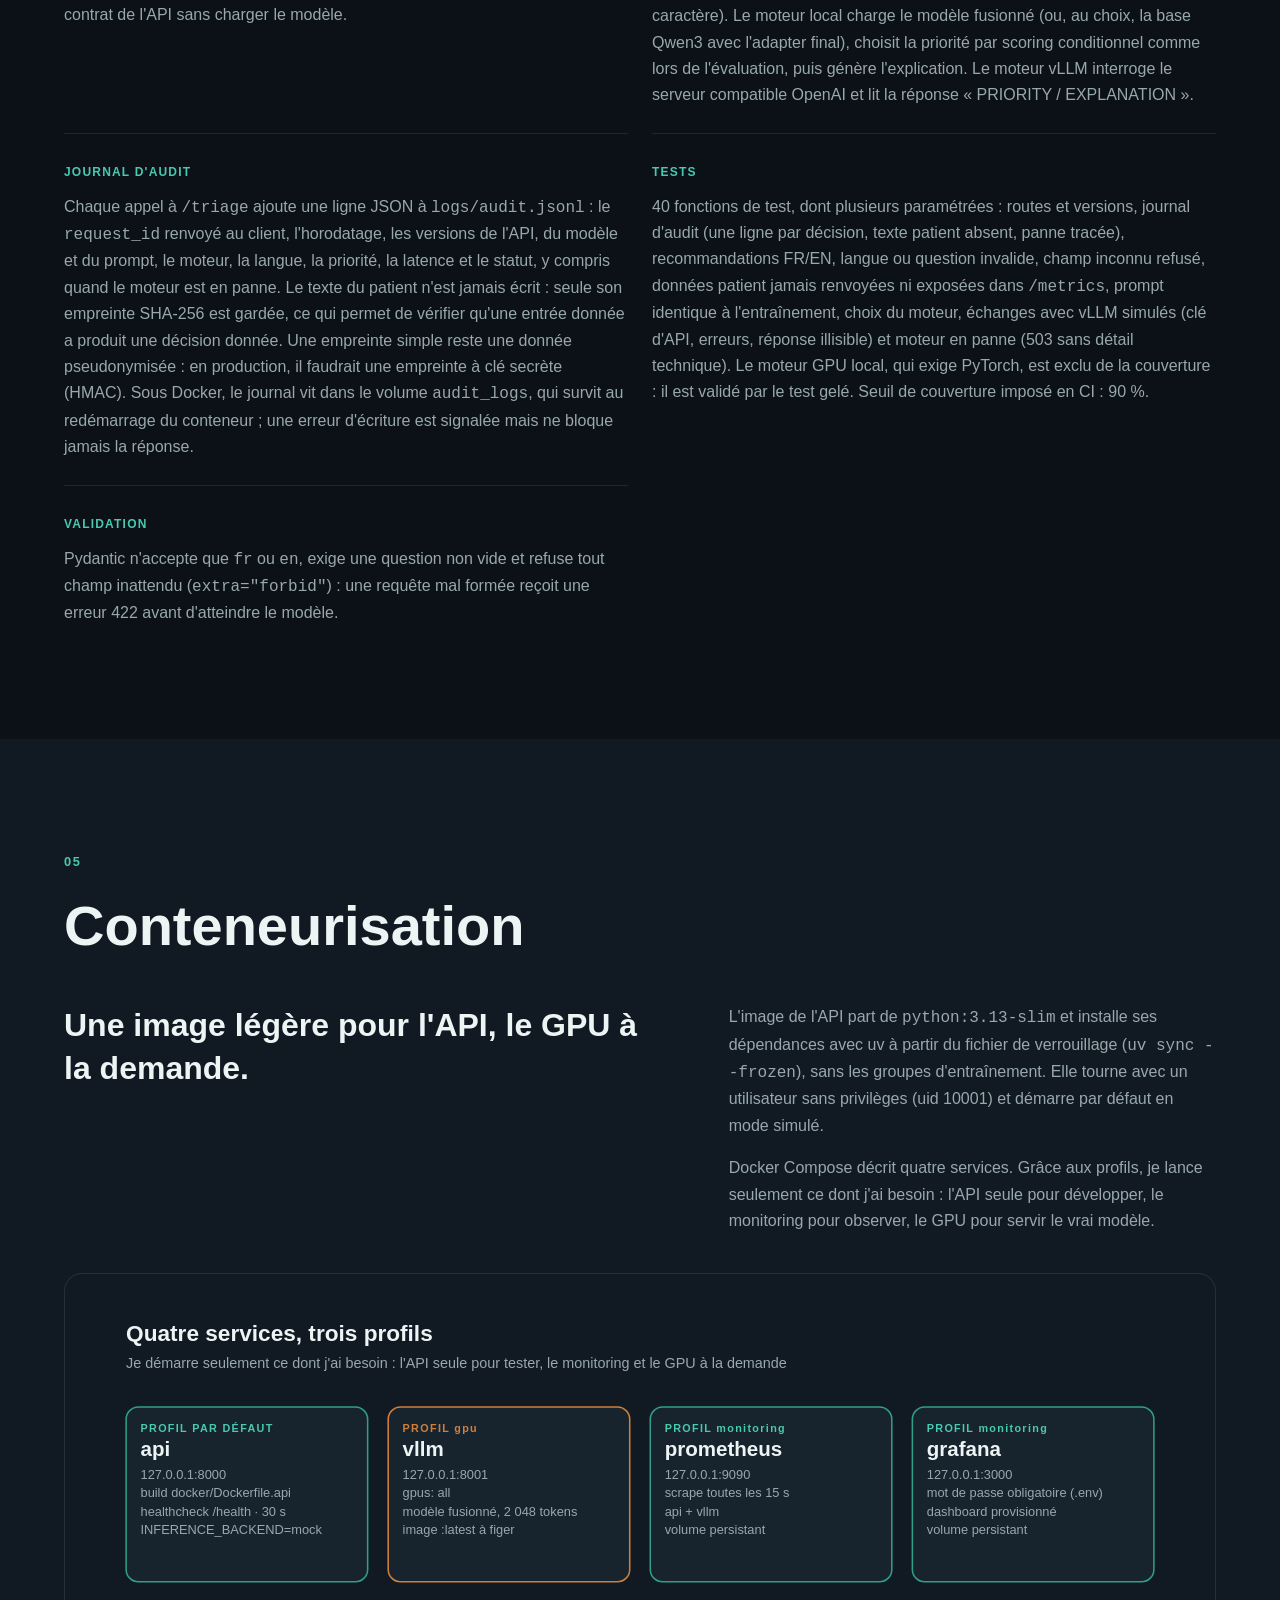
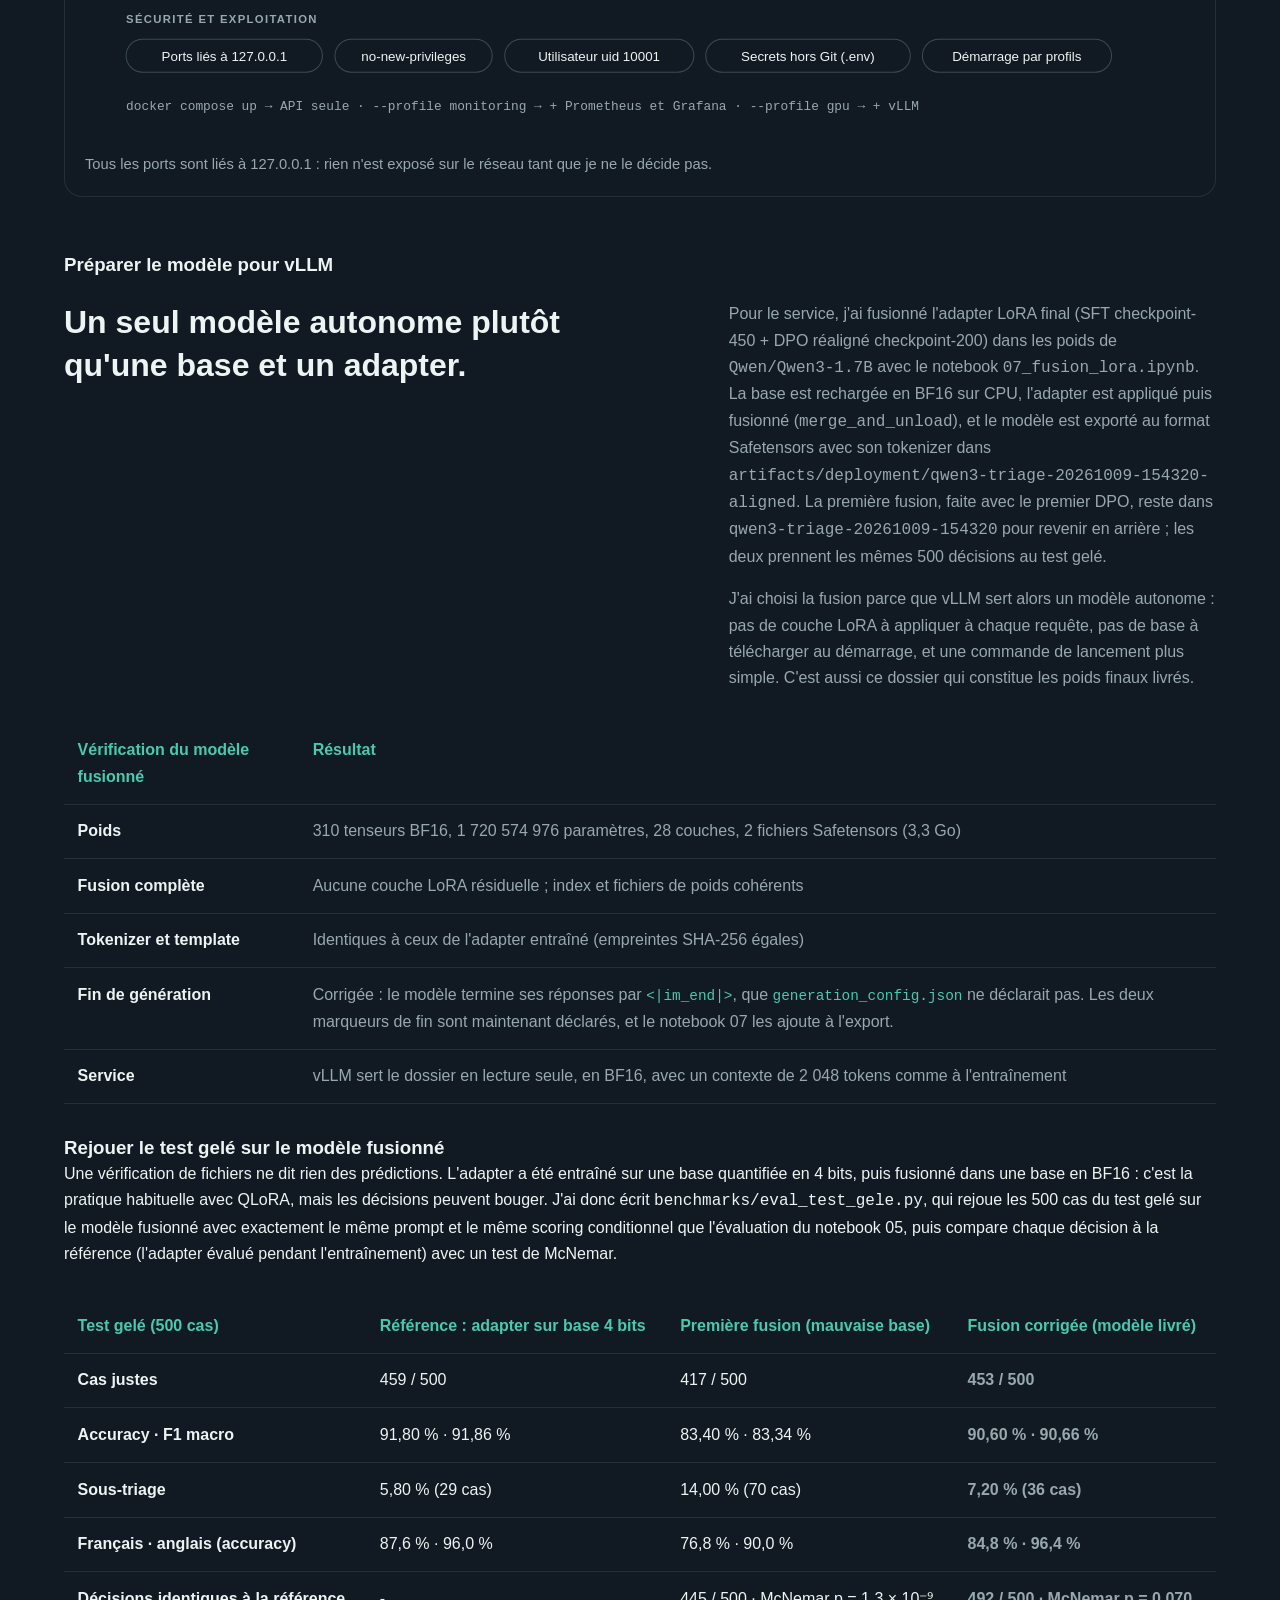
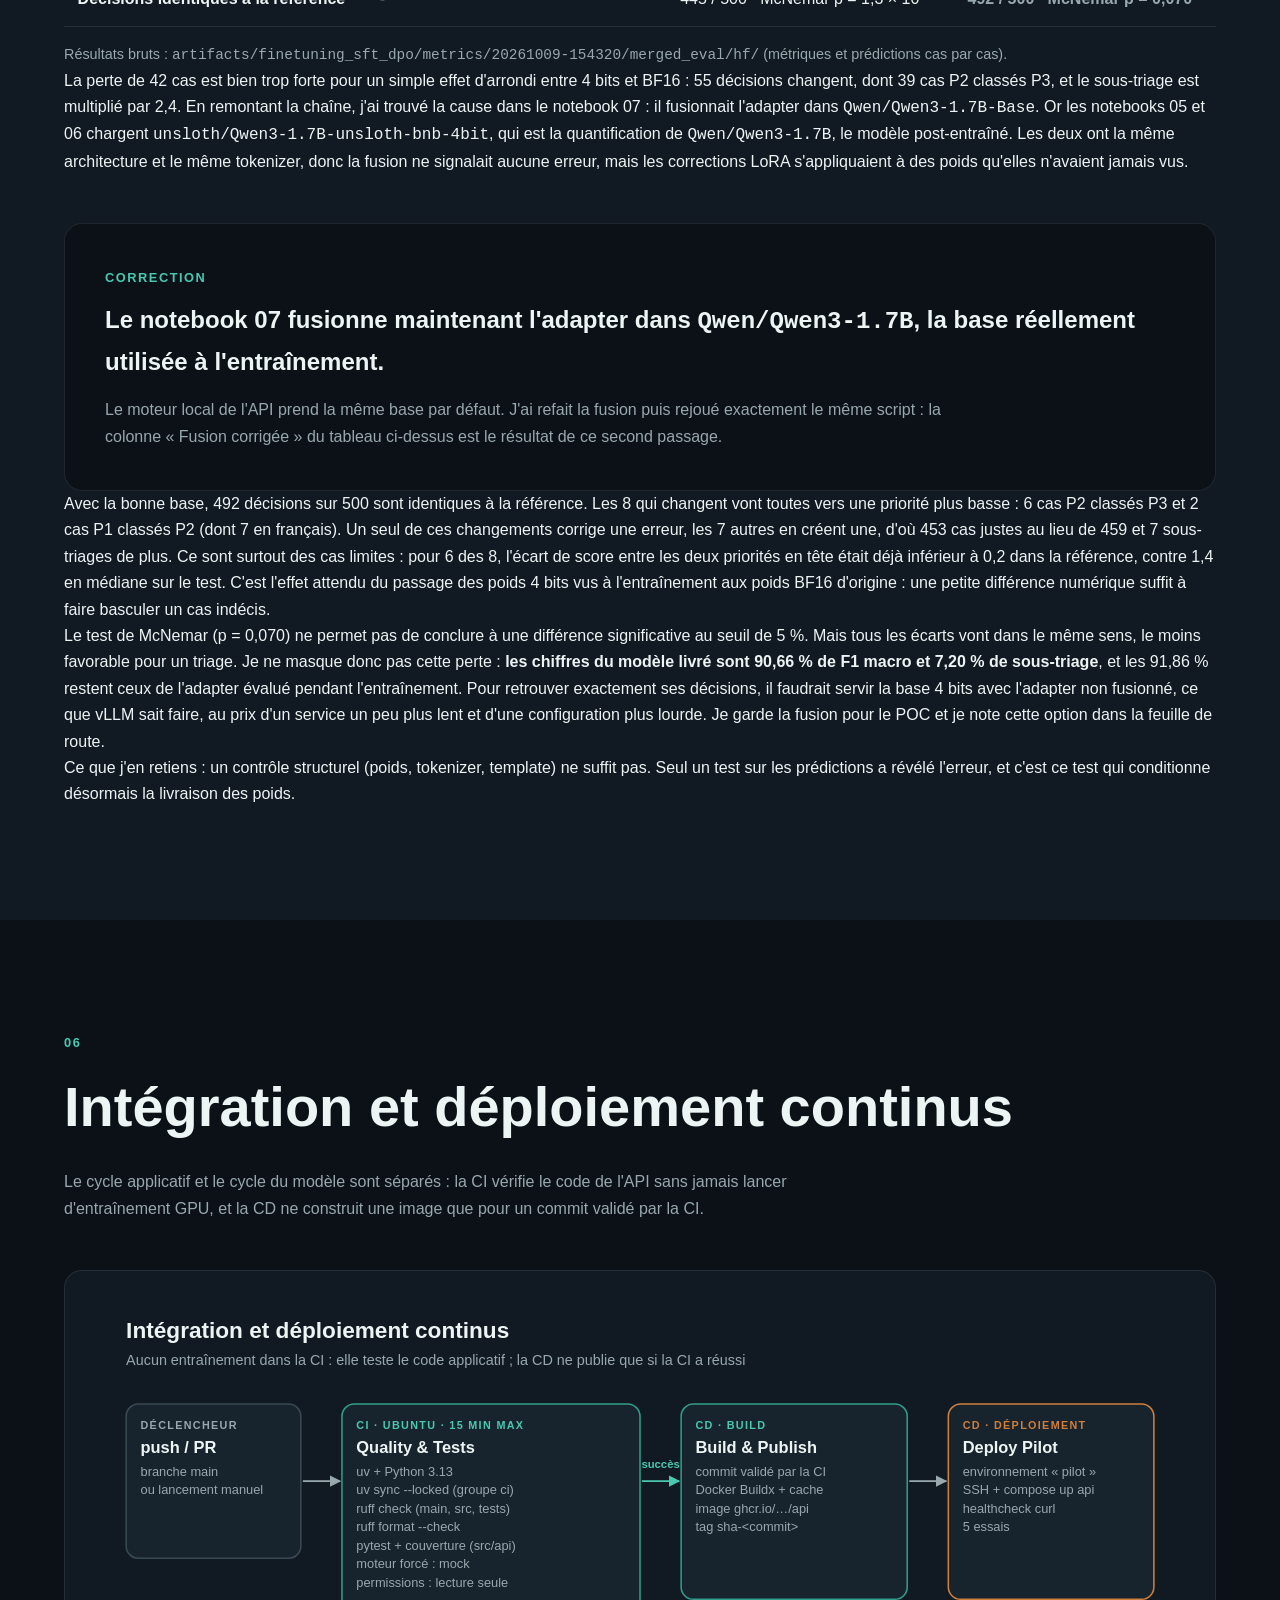
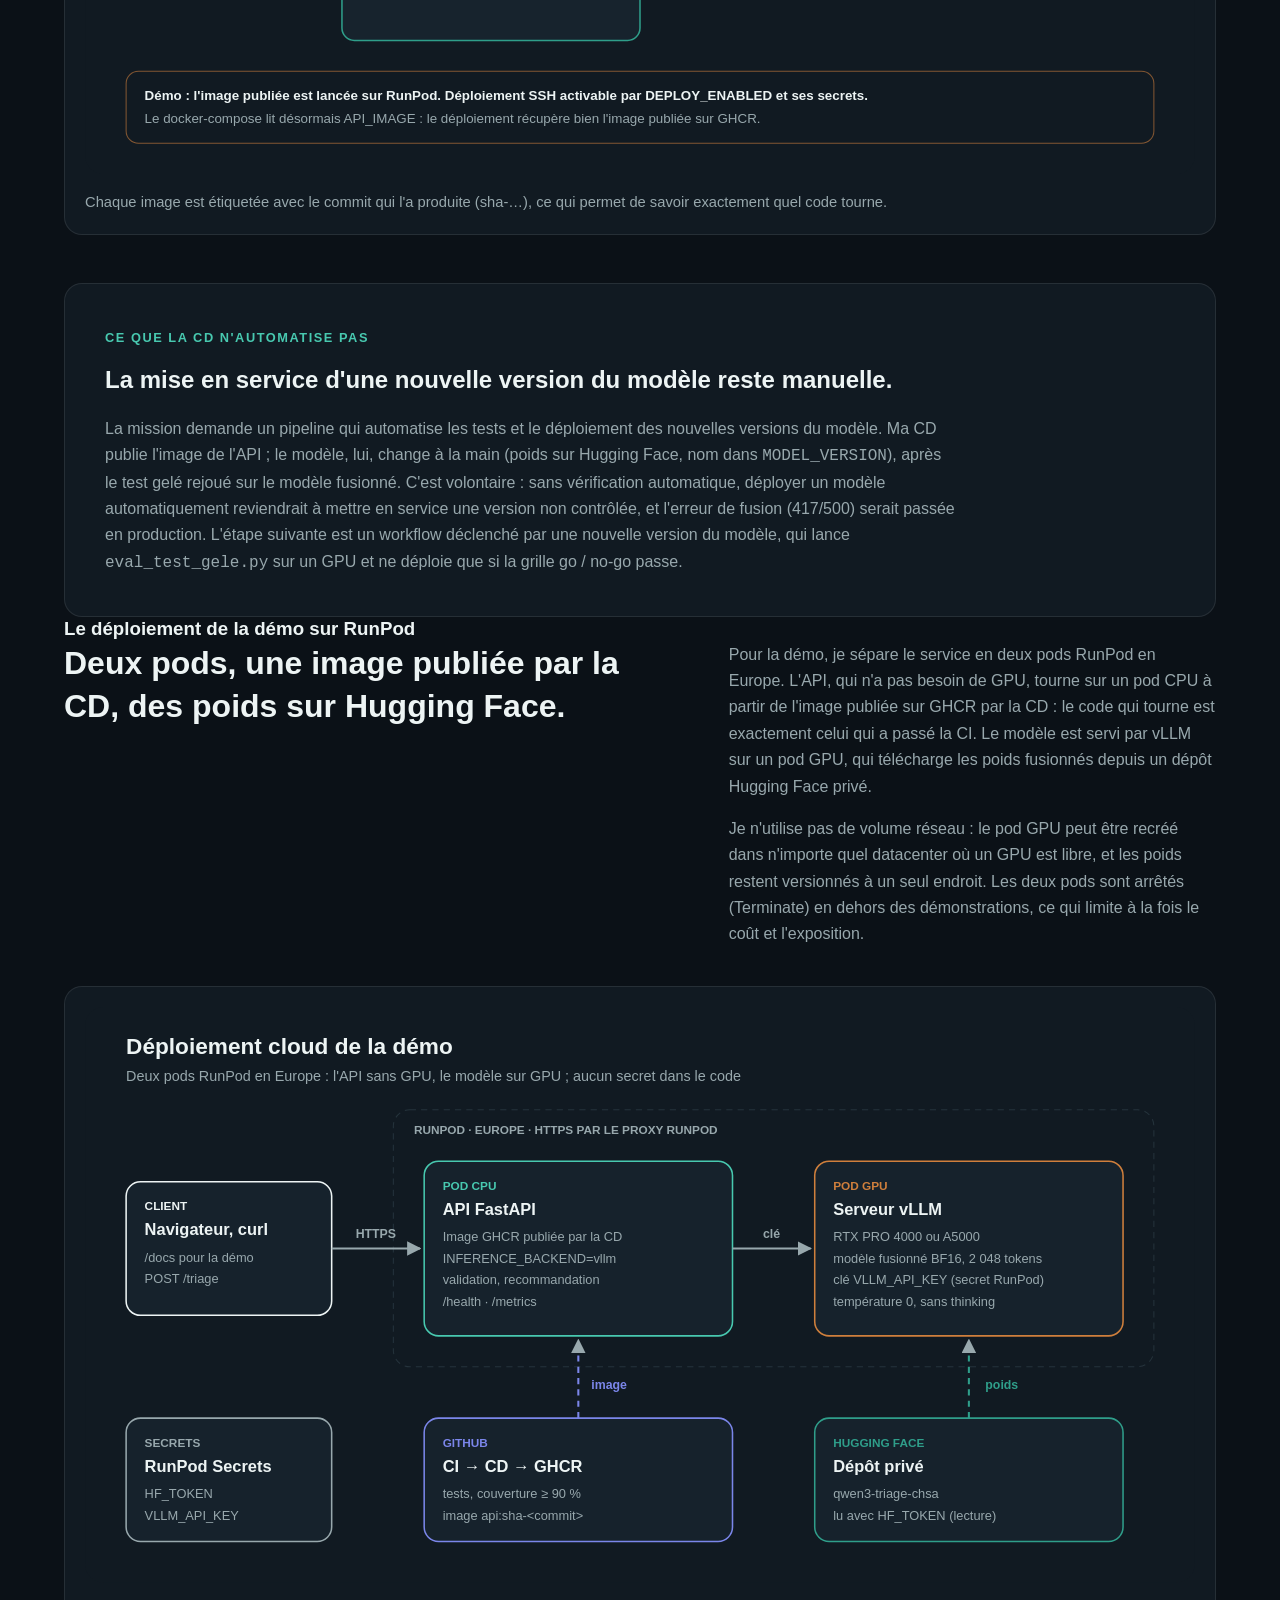
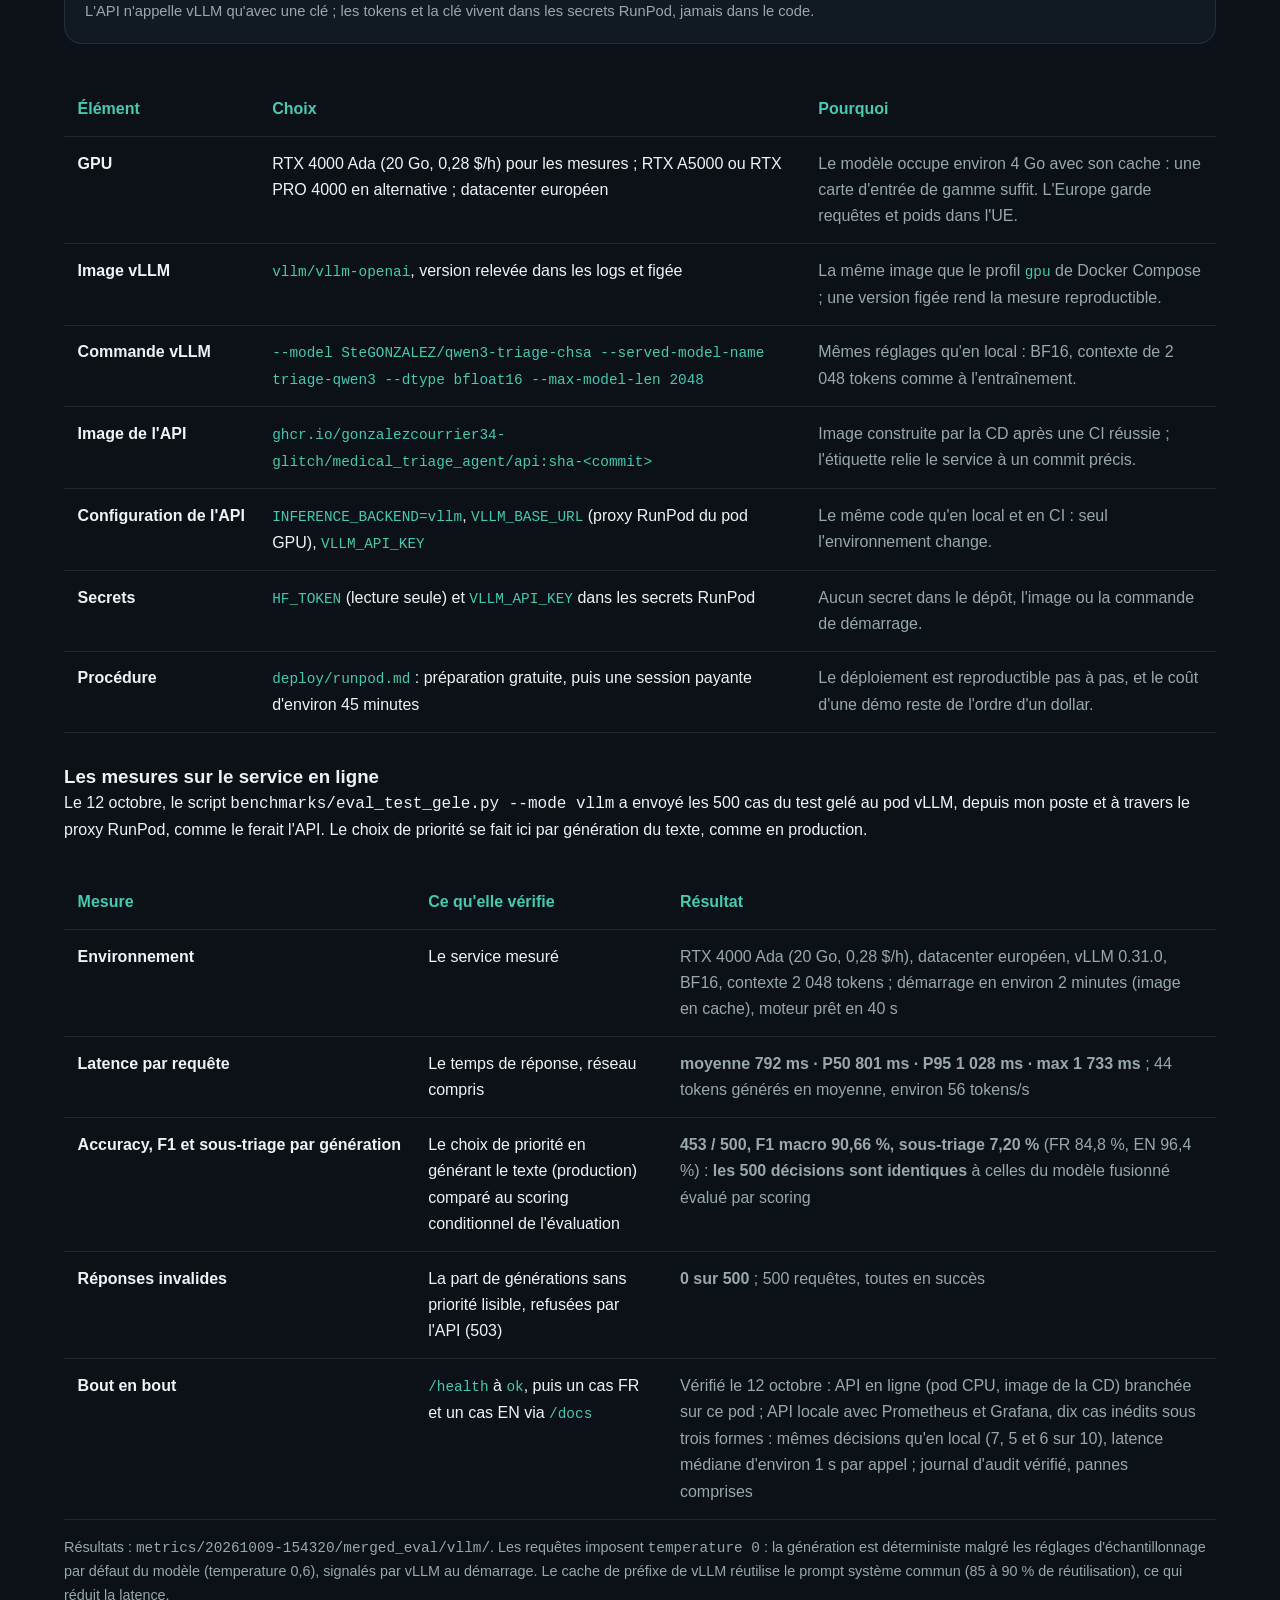
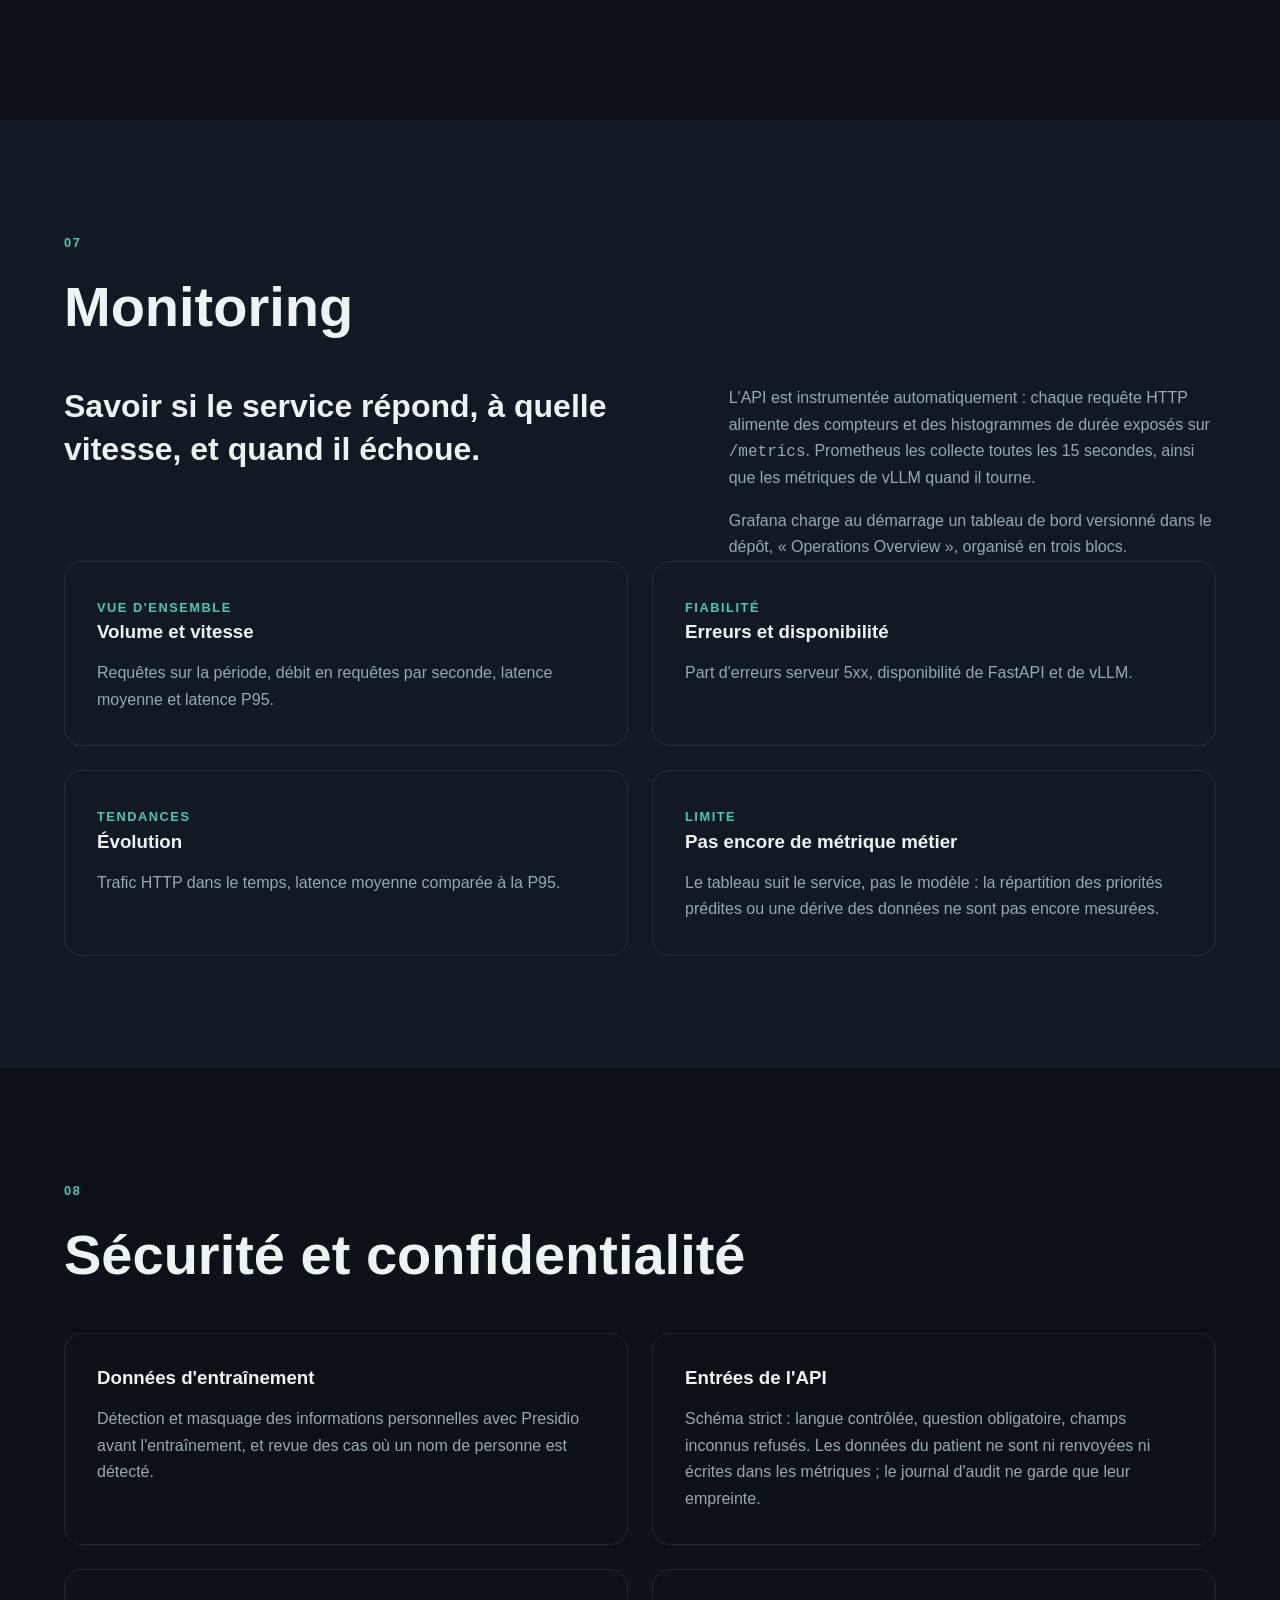
==== commit 060e1067: "Mesures cloud vLLM, rapport technique, procédure de démo" ====
--- a/docs/architecture.html
+++ b/docs/architecture.html
@@ -128,7 +128,7 @@
 <tr><td>Entraînement SFT / DPO</td><td><span class="experiment-status selected">Opérationnel</span></td><td>Notebooks 05 et 06, manifestes par run, suivi W&amp;B, adapters sauvegardés.</td></tr>
 <tr><td>API FastAPI</td><td><span class="experiment-status selected">Opérationnel</span></td><td>Routes, validation, recommandations, métriques, journal d'audit. 40 fonctions de test.</td></tr>
 <tr><td>Inférence réelle dans l'API</td><td><span class="experiment-status selected">Opérationnel</span></td><td>Moteurs <code>local</code> (GPU) et <code>vllm</code> branchés sur le modèle final, avec le prompt exact de l'entraînement.</td></tr>
-<tr><td>Serveur vLLM</td><td><span class="experiment-status selected">Prêt</span></td><td>Modèle fusionné validé au test gelé (453/500, 492 décisions identiques à la référence), publié sur Hugging Face (dépôt privé), servi par vLLM en local (profil <code>gpu</code>) et sur RunPod (<a href="#cloud">déploiement de la démo</a>). Restent les <a href="#mesures-cloud">mesures en ligne</a>.</td></tr>
+<tr><td>Serveur vLLM</td><td><span class="experiment-status selected">Opérationnel</span></td><td>Modèle fusionné validé au test gelé (453/500, 492 décisions identiques à la référence), publié sur Hugging Face (dépôt privé), servi par vLLM en local (profil <code>gpu</code>) et sur RunPod (<a href="#cloud">déploiement de la démo</a>). Mesuré en ligne : mêmes 500 décisions, P95 de 1,03 s (<a href="#mesures-cloud">détail</a>).</td></tr>
 <tr><td>Docker et monitoring</td><td><span class="experiment-status selected">Opérationnel</span></td><td>Dockerfile, Compose à profils, Prometheus, dashboard Grafana provisionné.</td></tr>
 <tr><td>CI/CD</td><td><span class="experiment-status selected">Opérationnel</span></td><td>CI à chaque push et pull request sur <code>master</code> : Ruff, 40 tests, couverture minimale de 90 %. CD : image de l'API publiée sur GHCR après chaque CI réussie ; déploiement SSH vers un serveur pilote activable par <code>DEPLOY_ENABLED</code>.</td></tr>
 </tbody>
@@ -473,7 +473,7 @@
 <table class="story-table params-table">
 <thead><tr><th>Élément</th><th>Choix</th><th>Pourquoi</th></tr></thead>
 <tbody>
-<tr><td>GPU</td><td>RTX PRO 4000 (24 Go, 0,57 $/h) ou RTX A5000 (24 Go, 0,27 $/h), datacenter européen</td><td>Le modèle occupe environ 4 Go avec son cache : une carte d'entrée de gamme suffit. L'Europe garde requêtes et poids dans l'UE.</td></tr>
+<tr><td>GPU</td><td>RTX 4000 Ada (20 Go, 0,28 $/h) pour les mesures ; RTX A5000 ou RTX PRO 4000 en alternative ; datacenter européen</td><td>Le modèle occupe environ 4 Go avec son cache : une carte d'entrée de gamme suffit. L'Europe garde requêtes et poids dans l'UE.</td></tr>
 <tr><td>Image vLLM</td><td><code>vllm/vllm-openai</code>, version relevée dans les logs et figée</td><td>La même image que le profil <code>gpu</code> de Docker Compose ; une version figée rend la mesure reproductible.</td></tr>
 <tr><td>Commande vLLM</td><td><code>--model SteGONZALEZ/qwen3-triage-chsa --served-model-name triage-qwen3 --dtype bfloat16 --max-model-len 2048</code></td><td>Mêmes réglages qu'en local : BF16, contexte de 2 048 tokens comme à l'entraînement.</td></tr>
 <tr><td>Image de l'API</td><td><code>ghcr.io/gonzalezcourrier34-glitch/medical_triage_agent/api:sha-&lt;commit&gt;</code></td><td>Image construite par la CD après une CI réussie ; l'étiquette relie le service à un commit précis.</td></tr>
@@ -482,17 +482,19 @@
 <tr><td>Procédure</td><td><code>deploy/runpod.md</code> : préparation gratuite, puis une session payante d'environ 45 minutes</td><td>Le déploiement est reproductible pas à pas, et le coût d'une démo reste de l'ordre d'un dollar.</td></tr>
 </tbody>
 </table>
-<h3 id="mesures-cloud">Les mesures à faire sur le service en ligne</h3>
-<p>Une fois les deux pods démarrés, le script <code>benchmarks/eval_test_gele.py --mode vllm</code> envoie les 500 cas du test gelé au service, comme le ferait l'API. Il fournit les derniers chiffres attendus par la mission.</p>
+<h3 id="mesures-cloud">Les mesures sur le service en ligne</h3>
+<p>Le 12 octobre, le script <code>benchmarks/eval_test_gele.py --mode vllm</code> a envoyé les 500 cas du test gelé au pod vLLM, depuis mon poste et à travers le proxy RunPod, comme le ferait l'API. Le choix de priorité se fait ici par génération du texte, comme en production.</p>
 <table class="story-table params-table">
 <thead><tr><th>Mesure</th><th>Ce qu'elle vérifie</th><th>Résultat</th></tr></thead>
 <tbody>
-<tr><td>Latence moyenne, P50, P95, débit</td><td>Le temps de réponse du modèle servi par vLLM sur un GPU cloud</td><td>À mesurer après déploiement</td></tr>
-<tr><td>Accuracy, F1 et sous-triage par génération</td><td>Le choix de priorité en générant le texte (production) comparé au scoring conditionnel de l'évaluation (453/500)</td><td>À mesurer après déploiement</td></tr>
-<tr><td>Réponses invalides</td><td>La part de générations sans priorité lisible, refusées par l'API (503)</td><td>À mesurer après déploiement</td></tr>
-<tr><td>Bout en bout</td><td><code>/health</code> à <code>ok</code>, puis un cas FR et un cas EN via <code>/docs</code></td><td>À vérifier après déploiement</td></tr>
-</tbody>
-</table>
+<tr><td>Environnement</td><td>Le service mesuré</td><td>RTX 4000 Ada (20 Go, 0,28 $/h), datacenter européen, vLLM 0.31.0, BF16, contexte 2 048 tokens ; démarrage en environ 2 minutes (image en cache), moteur prêt en 40 s</td></tr>
+<tr><td>Latence par requête</td><td>Le temps de réponse, réseau compris</td><td><strong>moyenne 792 ms · P50 801 ms · P95 1 028 ms · max 1 733 ms</strong> ; 44 tokens générés en moyenne, environ 56 tokens/s</td></tr>
+<tr><td>Accuracy, F1 et sous-triage par génération</td><td>Le choix de priorité en générant le texte (production) comparé au scoring conditionnel de l'évaluation</td><td><strong>453 / 500, F1 macro 90,66 %, sous-triage 7,20 %</strong> (FR 84,8 %, EN 96,4 %) : <strong>les 500 décisions sont identiques</strong> à celles du modèle fusionné évalué par scoring</td></tr>
+<tr><td>Réponses invalides</td><td>La part de générations sans priorité lisible, refusées par l'API (503)</td><td><strong>0 sur 500</strong> ; 500 requêtes, toutes en succès</td></tr>
+<tr><td>Bout en bout</td><td><code>/health</code> à <code>ok</code>, puis un cas FR et un cas EN via <code>/docs</code></td><td>Vérifié le 12 octobre : API en ligne (pod CPU, image de la CD) branchée sur ce pod ; API locale avec Prometheus et Grafana, dix cas inédits sous trois formes : mêmes décisions qu'en local (7, 5 et 6 sur 10), latence médiane d'environ 1 s par appel ; journal d'audit vérifié, pannes comprises</td></tr>
+</tbody>
+</table>
+<p class="table-note">Résultats : <code>metrics/20261009-154320/merged_eval/vllm/</code>. Les requêtes imposent <code>temperature 0</code> : la génération est déterministe malgré les réglages d'échantillonnage par défaut du modèle (temperature 0,6), signalés par vLLM au démarrage. Le cache de préfixe de vLLM réutilise le prompt système commun (85 à 90 % de réutilisation), ce qui réduit la latence.</p>
 </div>
 </section>
 
@@ -540,7 +542,7 @@
 <table class="story-table params-table">
 <thead><tr><th>Point</th><th>Constat de départ</th><th>Correction</th></tr></thead>
 <tbody>
-<tr><td>Modèle servi</td><td>L'API chargeait un adapter du 24 septembre, antérieur à mes runs documentés.</td><td>Le service charge le modèle fusionné final (<code>artifacts/deployment/qwen3-triage-20261009-154320</code>), construit avec le notebook 07 et vérifié.</td></tr>
+<tr><td>Modèle servi</td><td>L'API chargeait un adapter du 24 septembre, antérieur à mes runs documentés.</td><td>Le service charge le modèle fusionné final (<code>artifacts/deployment/qwen3-triage-20261009-154320-aligned</code>), construit avec le notebook 07 et vérifié.</td></tr>
 <tr><td>Prompt</td><td>L'API utilisait un ancien prompt, différent de celui de l'entraînement.</td><td>Prompt et format d'entrée centralisés dans <code>prompting.py</code>, identiques à l'entraînement et testés.</td></tr>
 <tr><td>Moteur local</td><td>Il renvoyait seulement la priorité, alors que la route attend aussi une explication.</td><td>Il renvoie la priorité (scoring conditionnel) et une explication générée, sans bloquer la boucle asynchrone.</td></tr>
 <tr><td>vLLM</td><td>Le service existait dans Compose mais l'API ne savait pas l'appeler.</td><td>Nouveau moteur <code>vllm</code> ; vLLM sert le modèle fusionné final.</td></tr>
@@ -555,9 +557,9 @@
 </table>
 <h3>Ce qui reste à faire</h3>
 <div class="reflection-grid">
-<div class="reflection-card"><h3>Mesurer le service en ligne</h3><p>Démarrer les deux pods RunPod, puis rejouer le test gelé via vLLM : latence (moyenne, P50, P95), F1 et sous-triage du choix par génération, réponses invalides. Voir <a href="#mesures-cloud">les mesures à faire</a>.</p></div>
+<div class="reflection-card"><h3>Mesurer le service en ligne · fait</h3><p>Test gelé rejoué sur vLLM le 12 octobre : mêmes 500 décisions, aucune réponse invalide, P95 de 1,03 s (<a href="#mesures-cloud">détail</a>). Reste un test de charge avec plusieurs requêtes simultanées.</p></div>
 <div class="reflection-card"><h3>Valider de bout en bout</h3><p>Vérifier <code>/health</code> puis un cas français et un cas anglais depuis <code>/docs</code> sur l'URL publique de l'API, et garder ces captures comme preuve de fonctionnement.</p></div>
-<div class="reflection-card"><h3>Figer la version de vLLM</h3><p>Relever dans les logs du pod la version de vLLM utilisée pour ces mesures, et la reporter dans Docker Compose à la place de <code>latest</code>.</p></div>
+<div class="reflection-card"><h3>Figer la version de vLLM · fait</h3><p>vLLM 0.31.0, relevé dans les logs du pod, est figé dans Docker Compose et dans la procédure RunPod.</p></div>
 </div>
 </div>
 </section>
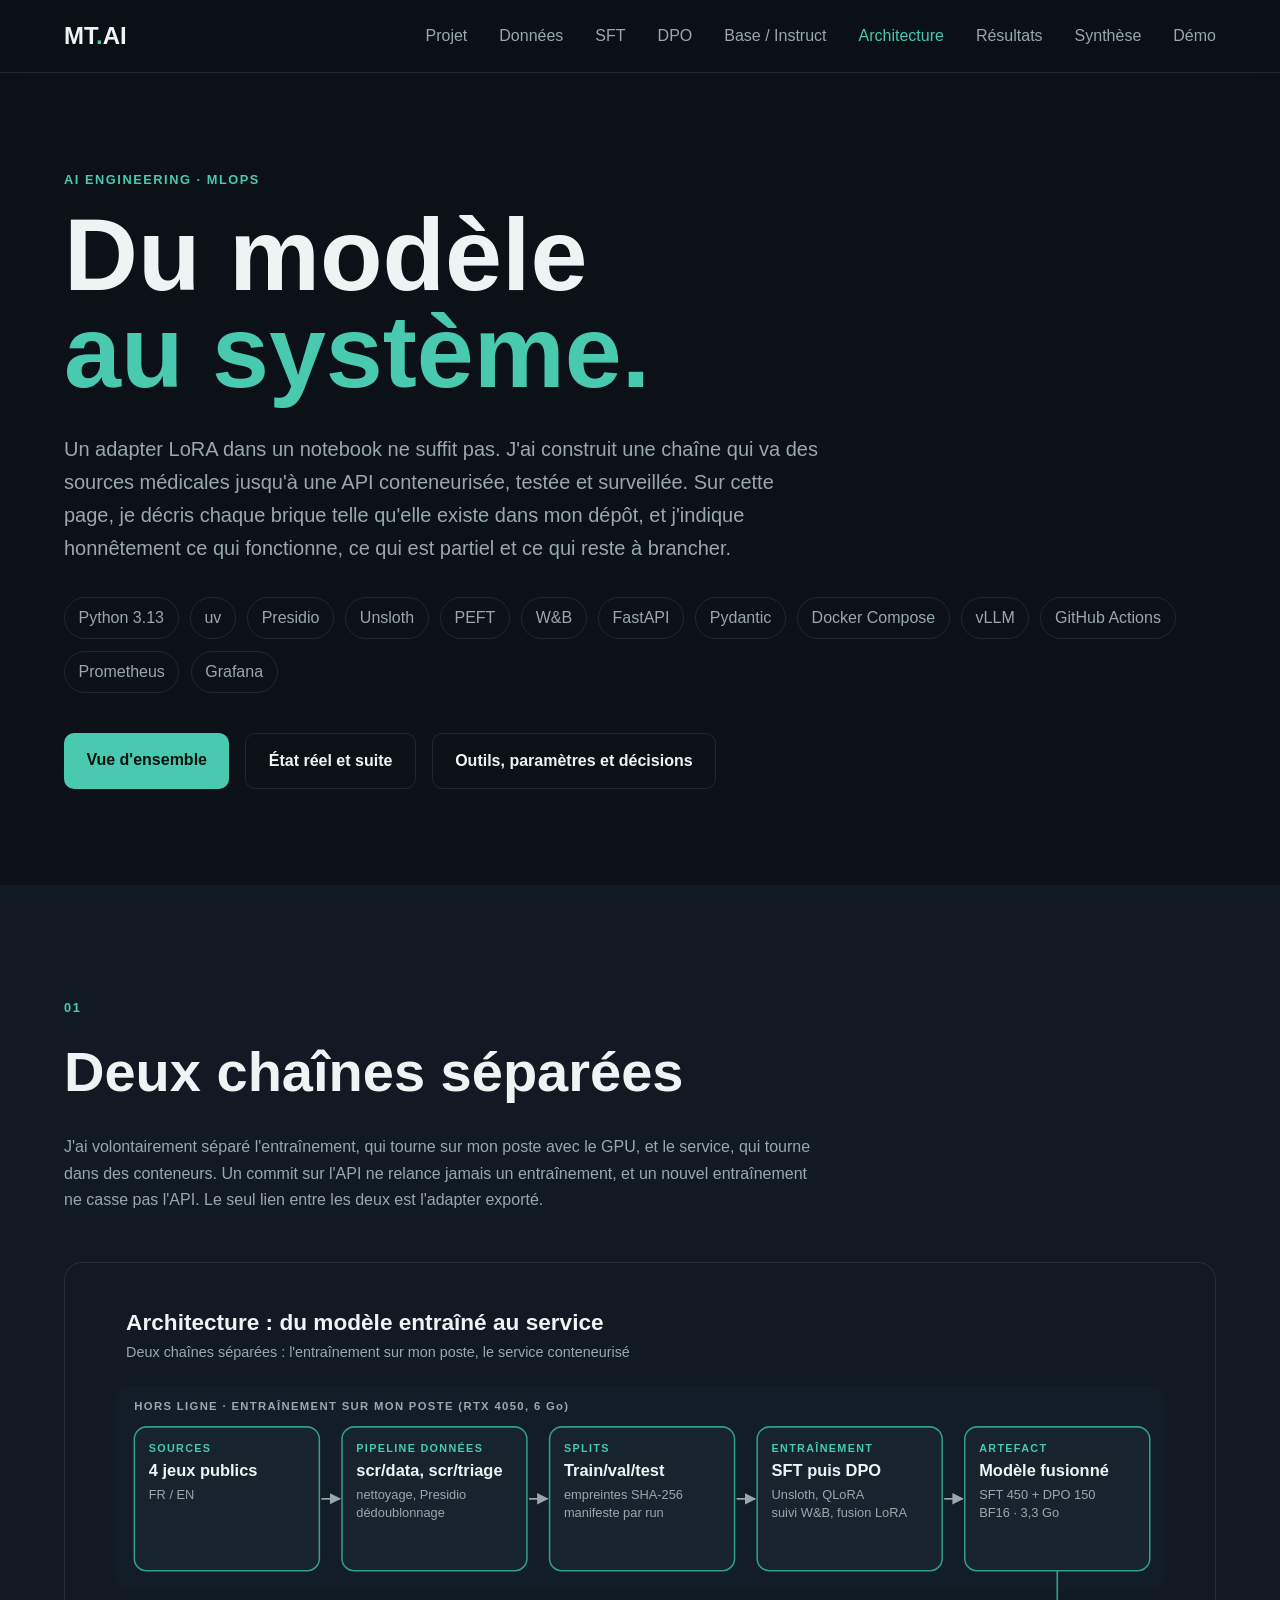
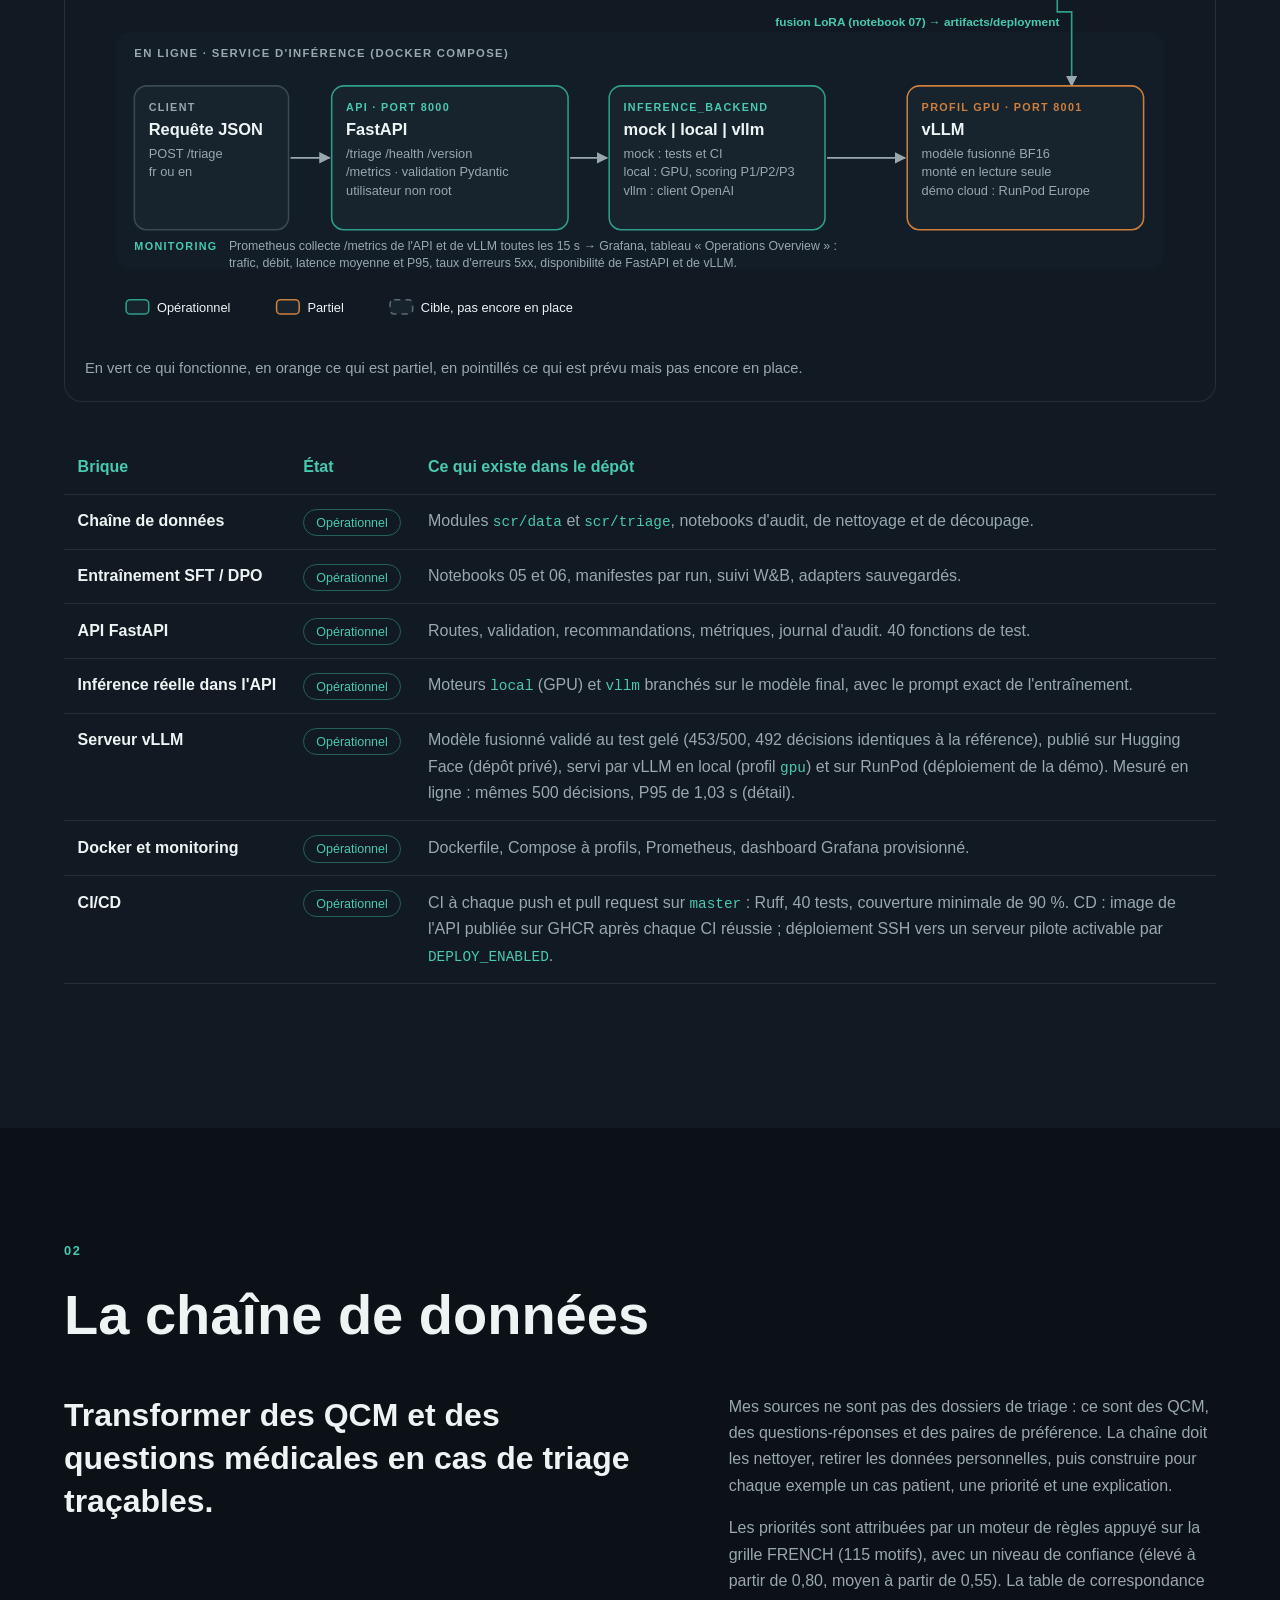
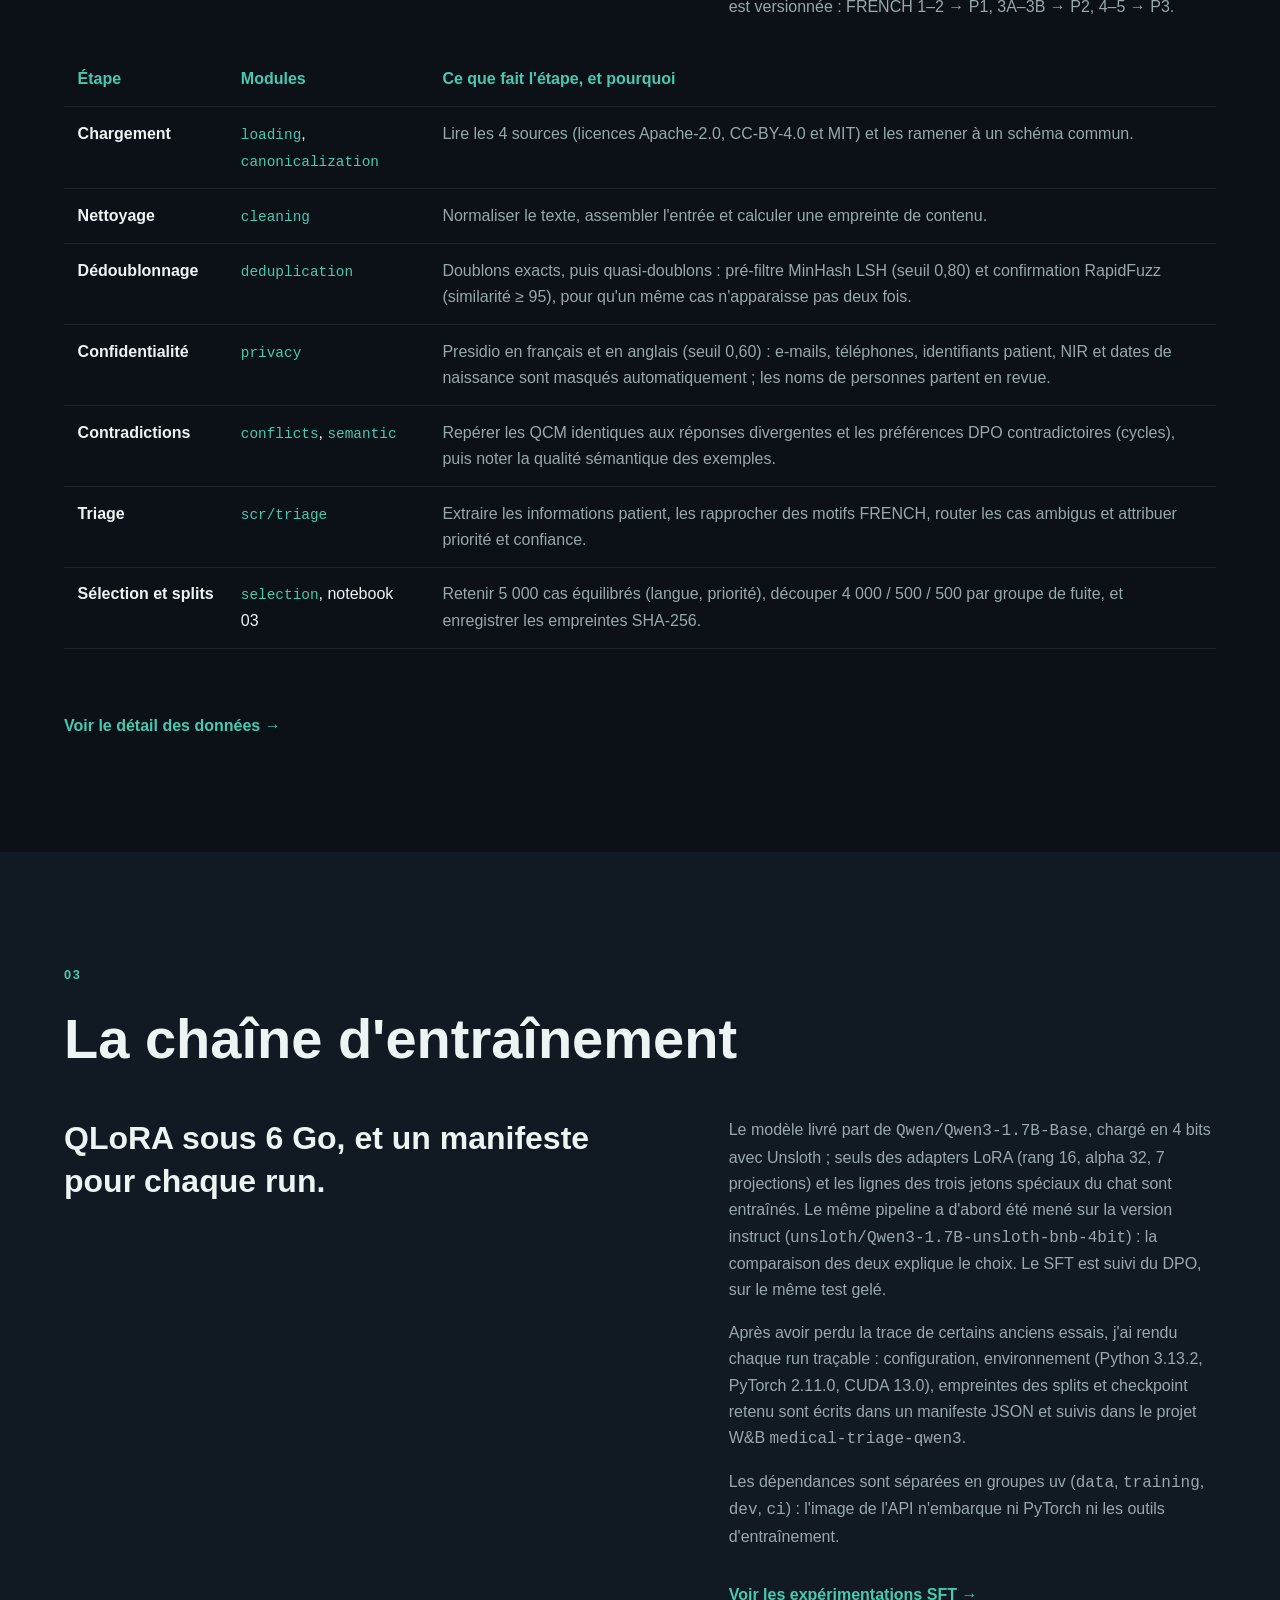
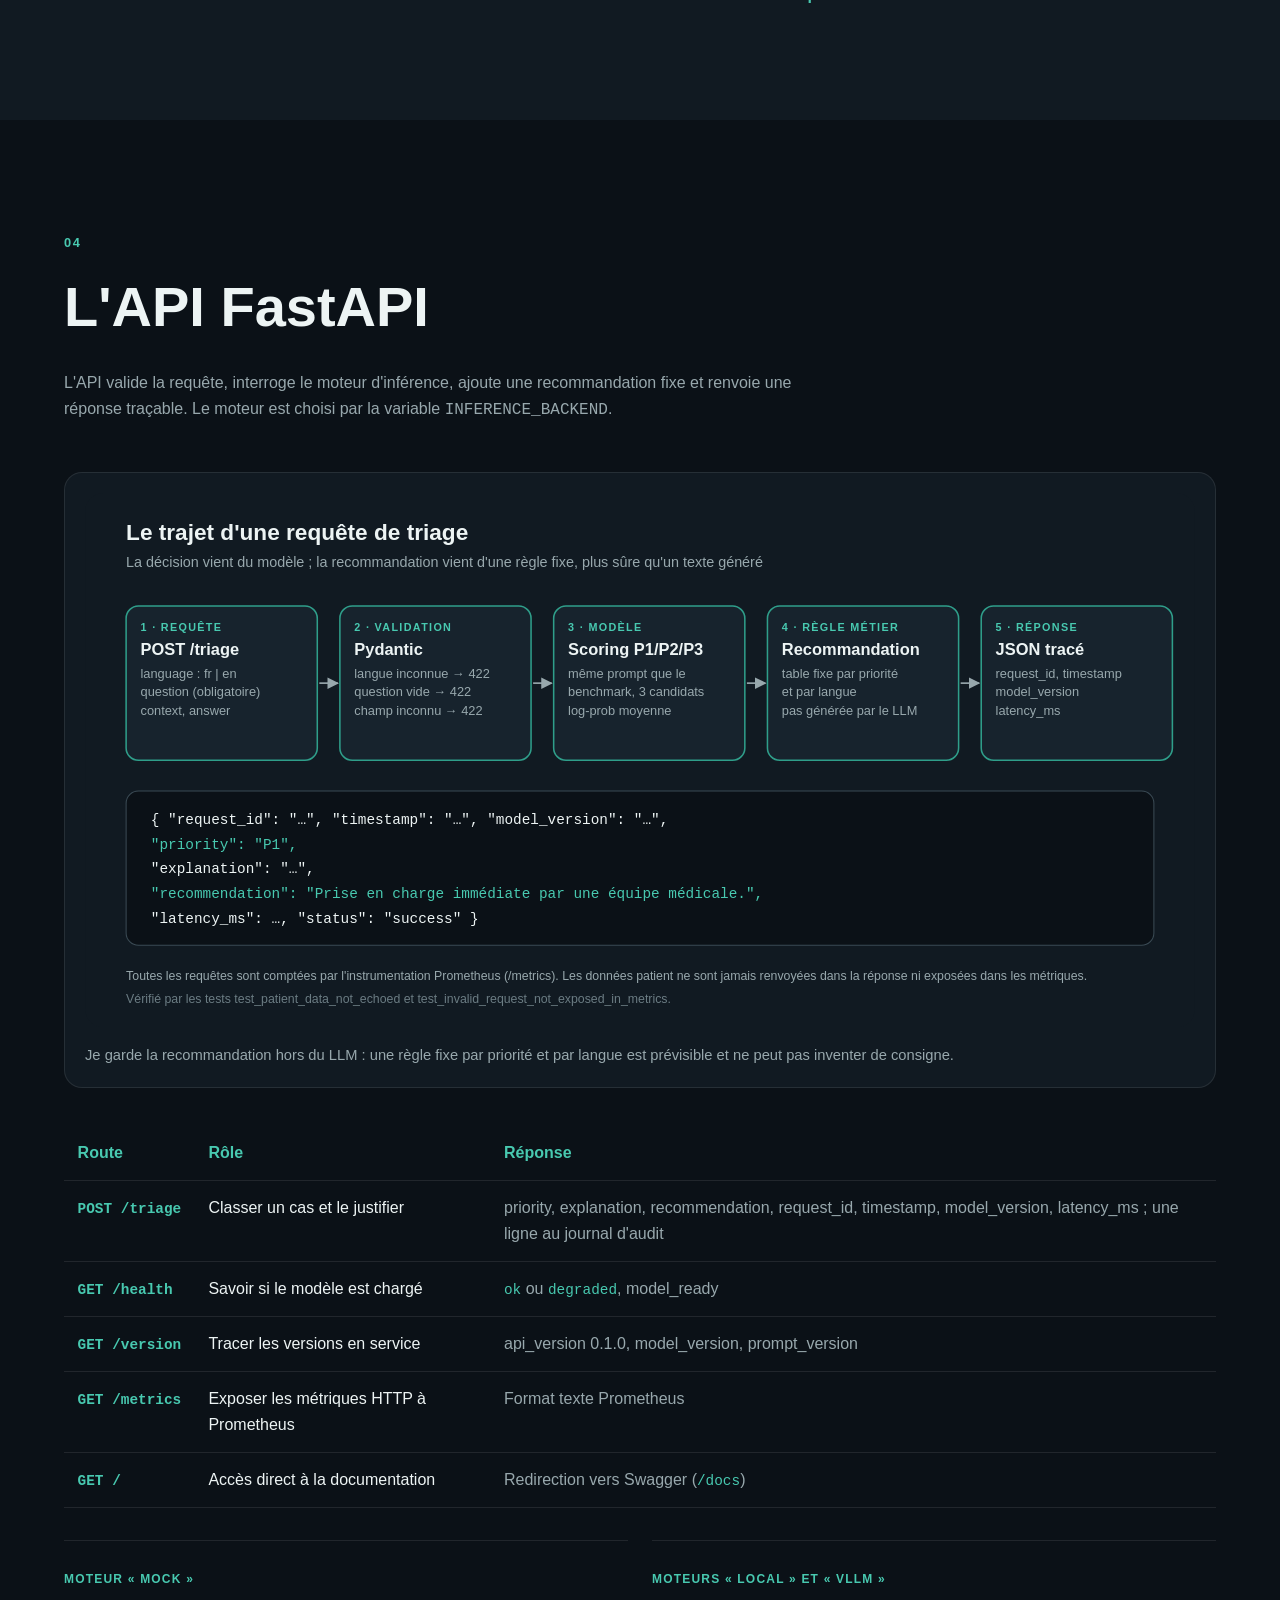
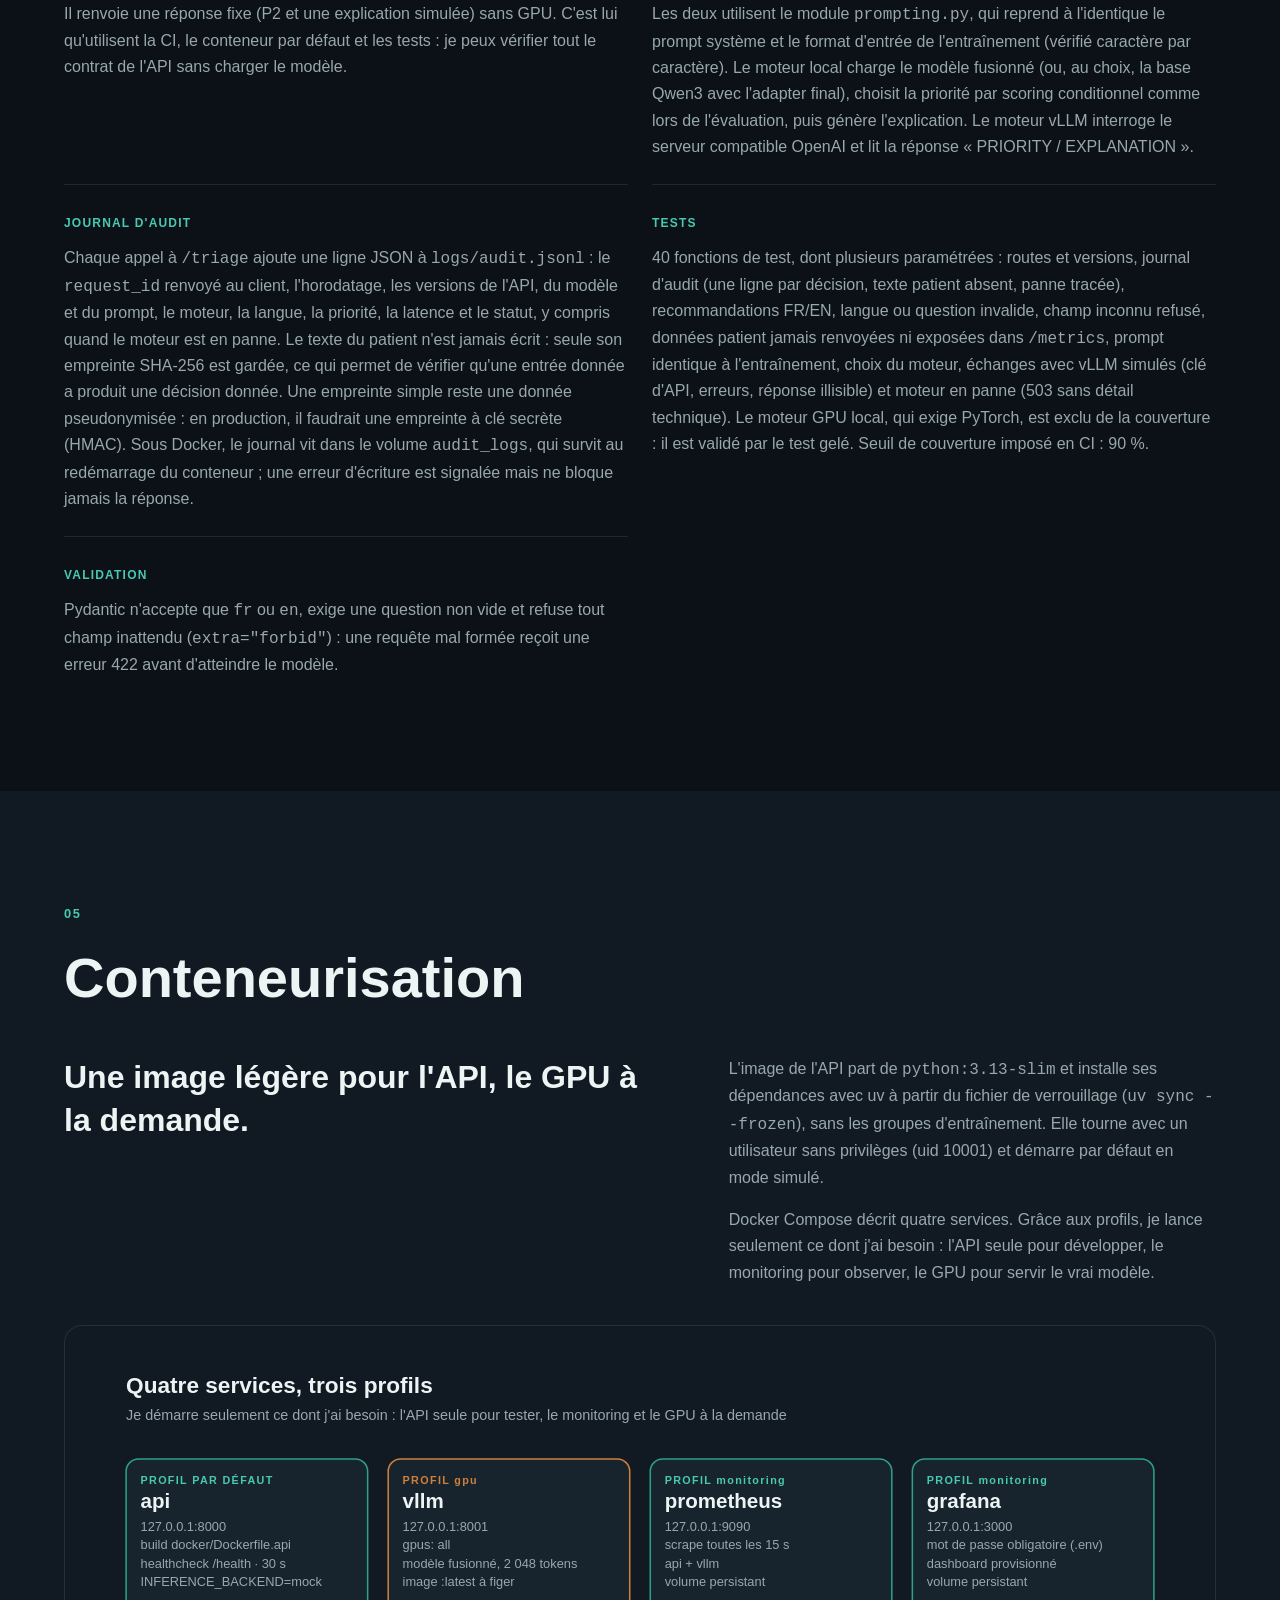
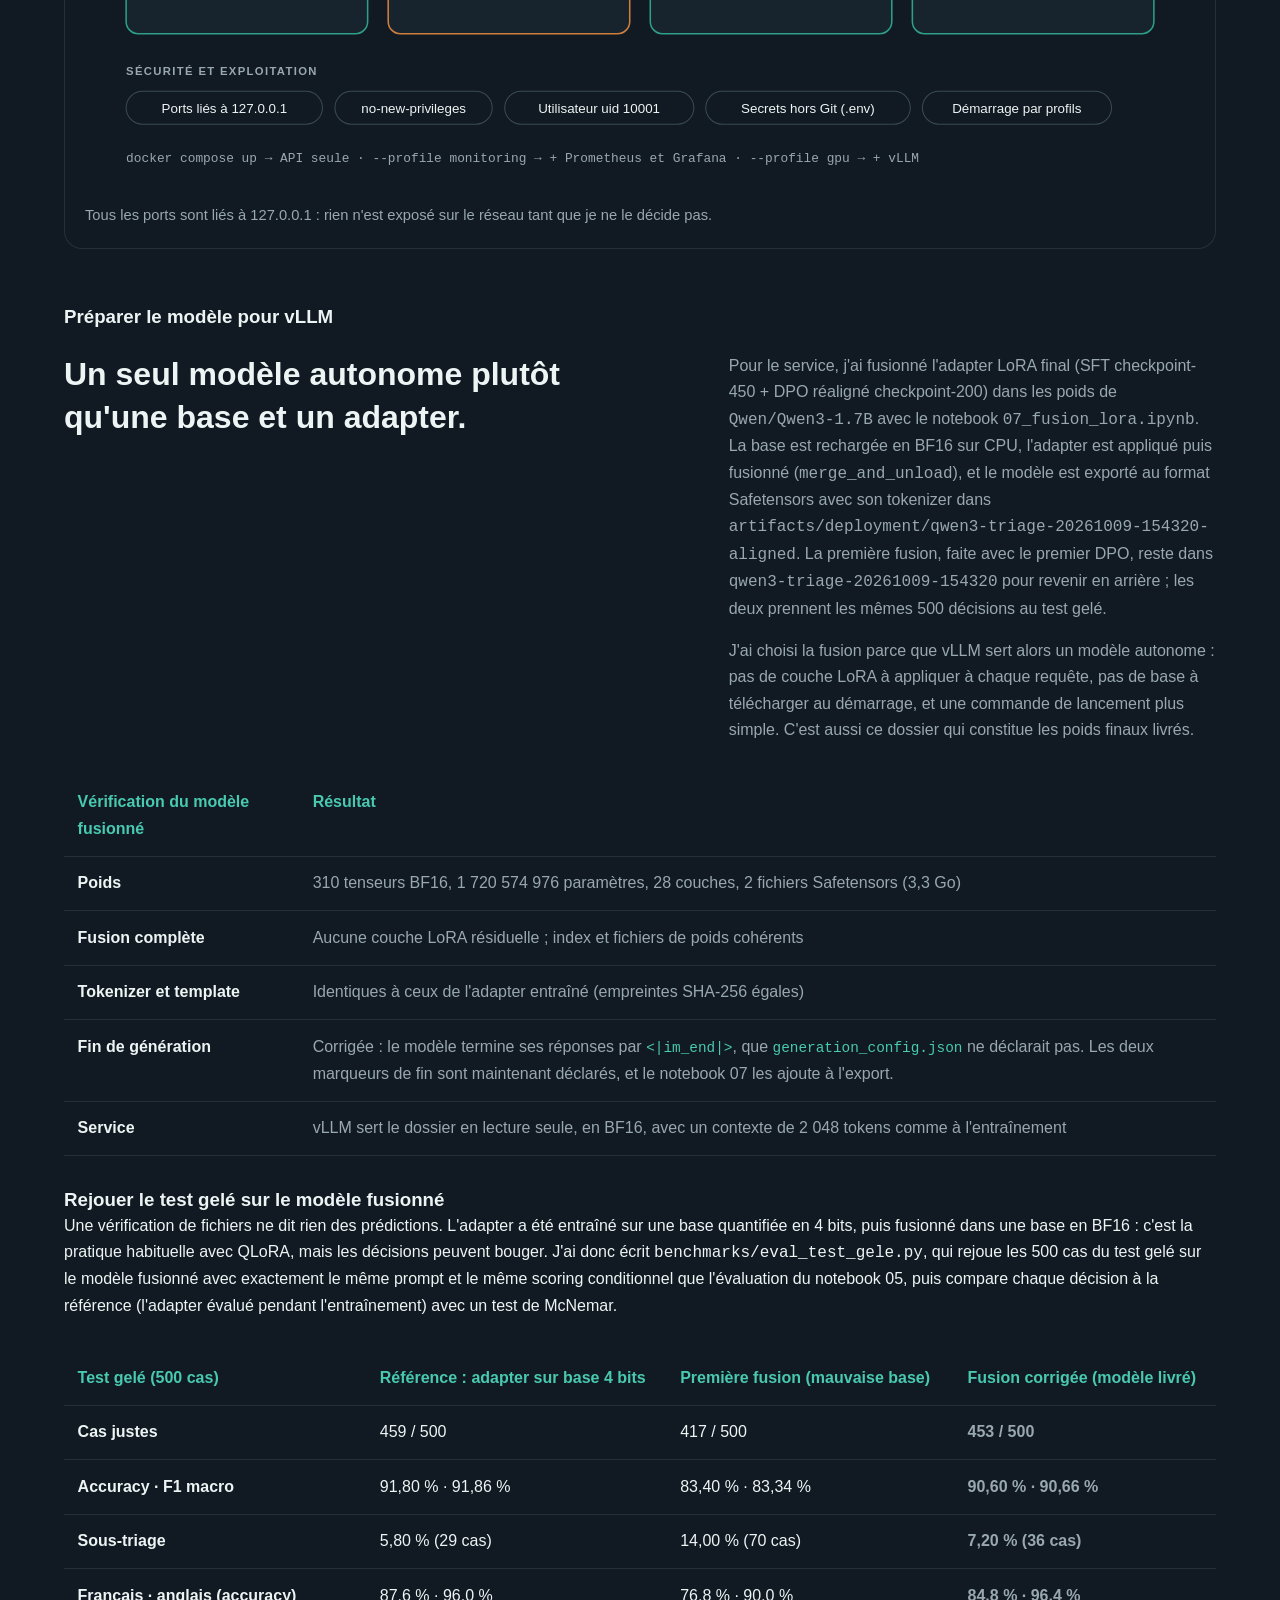
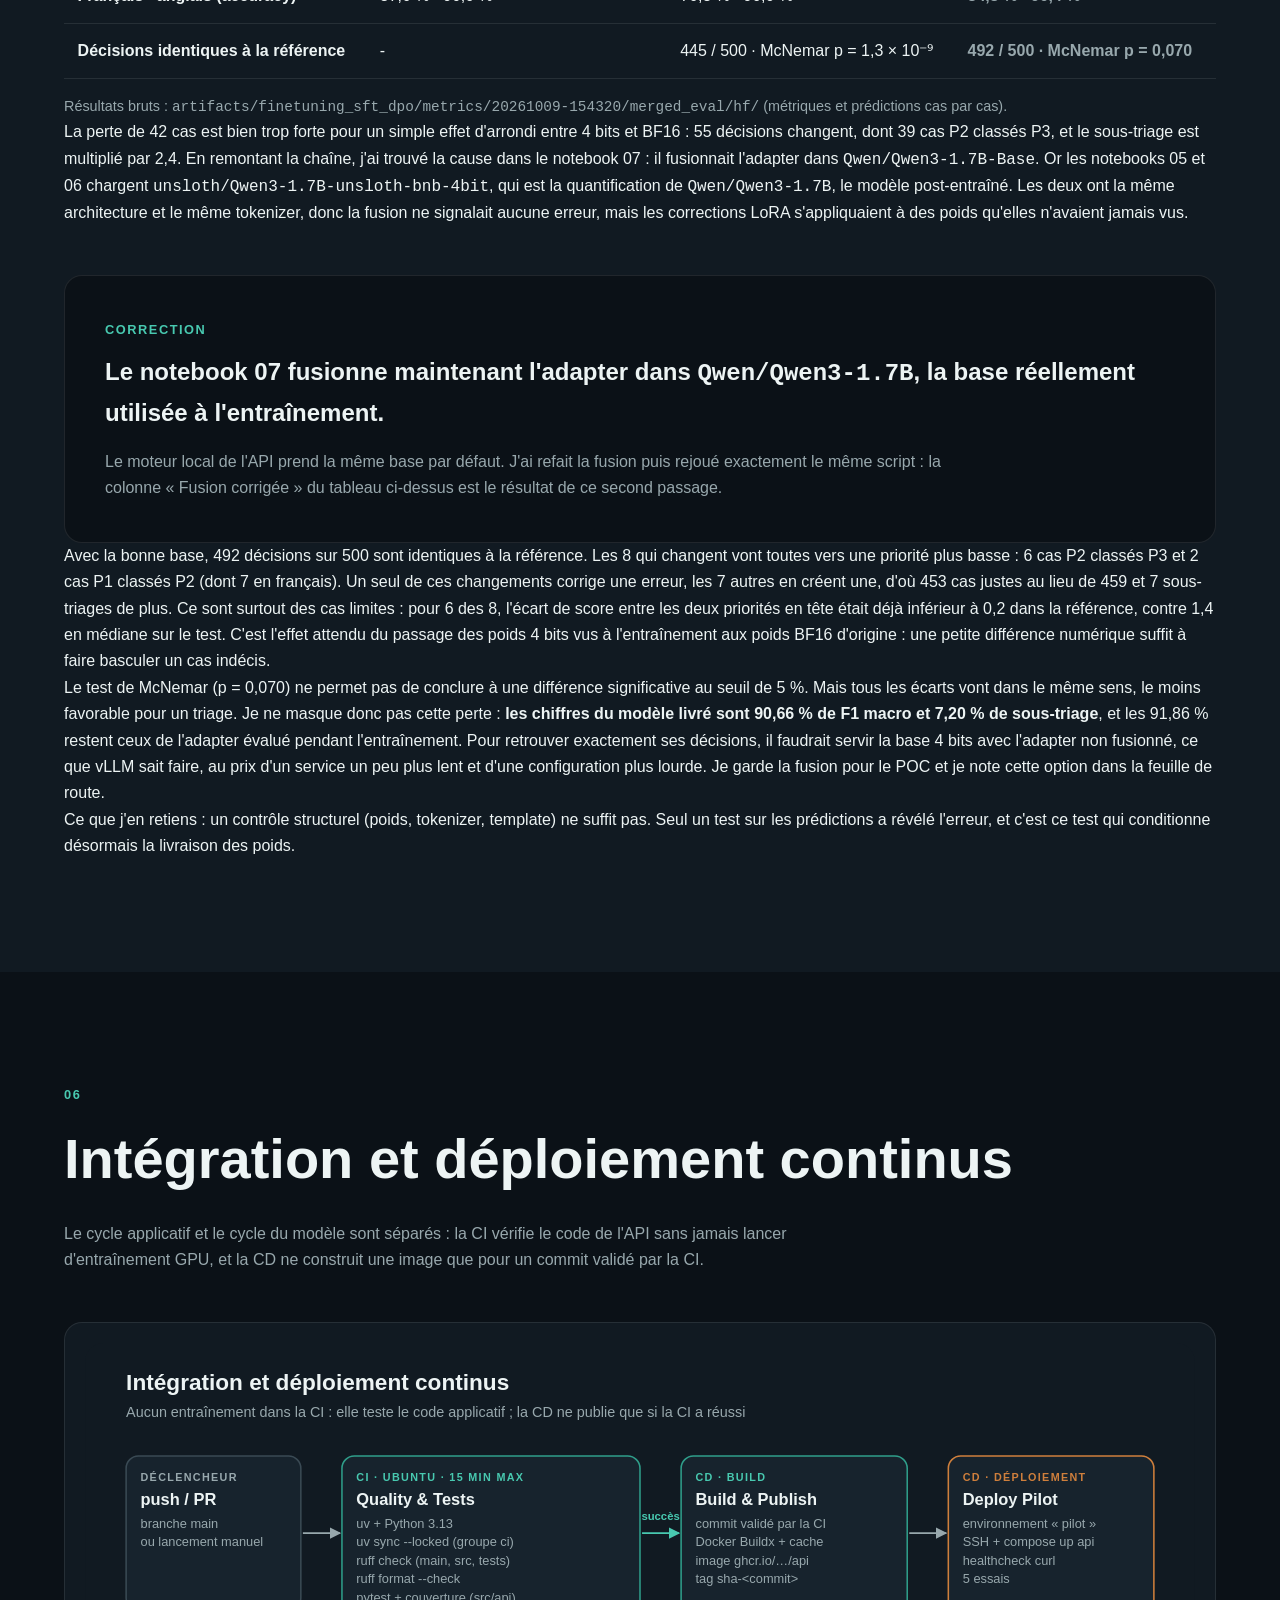
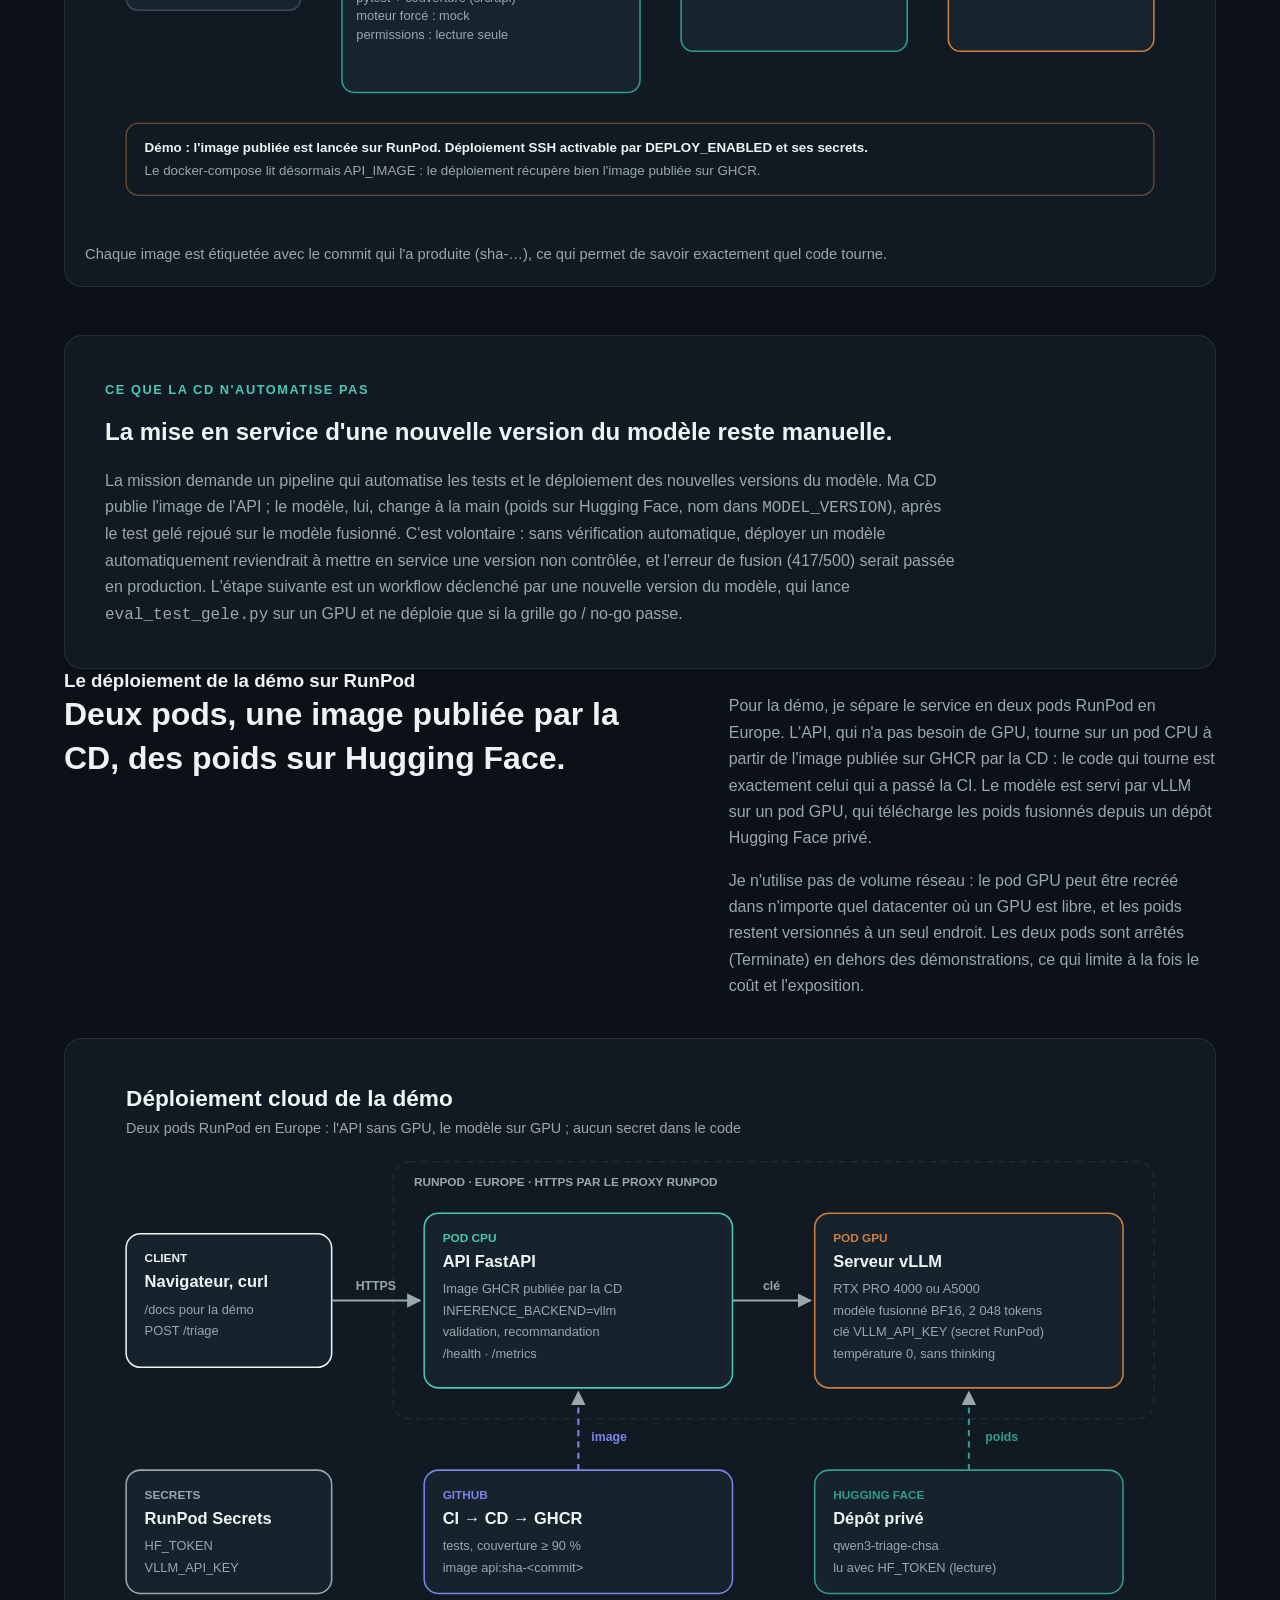
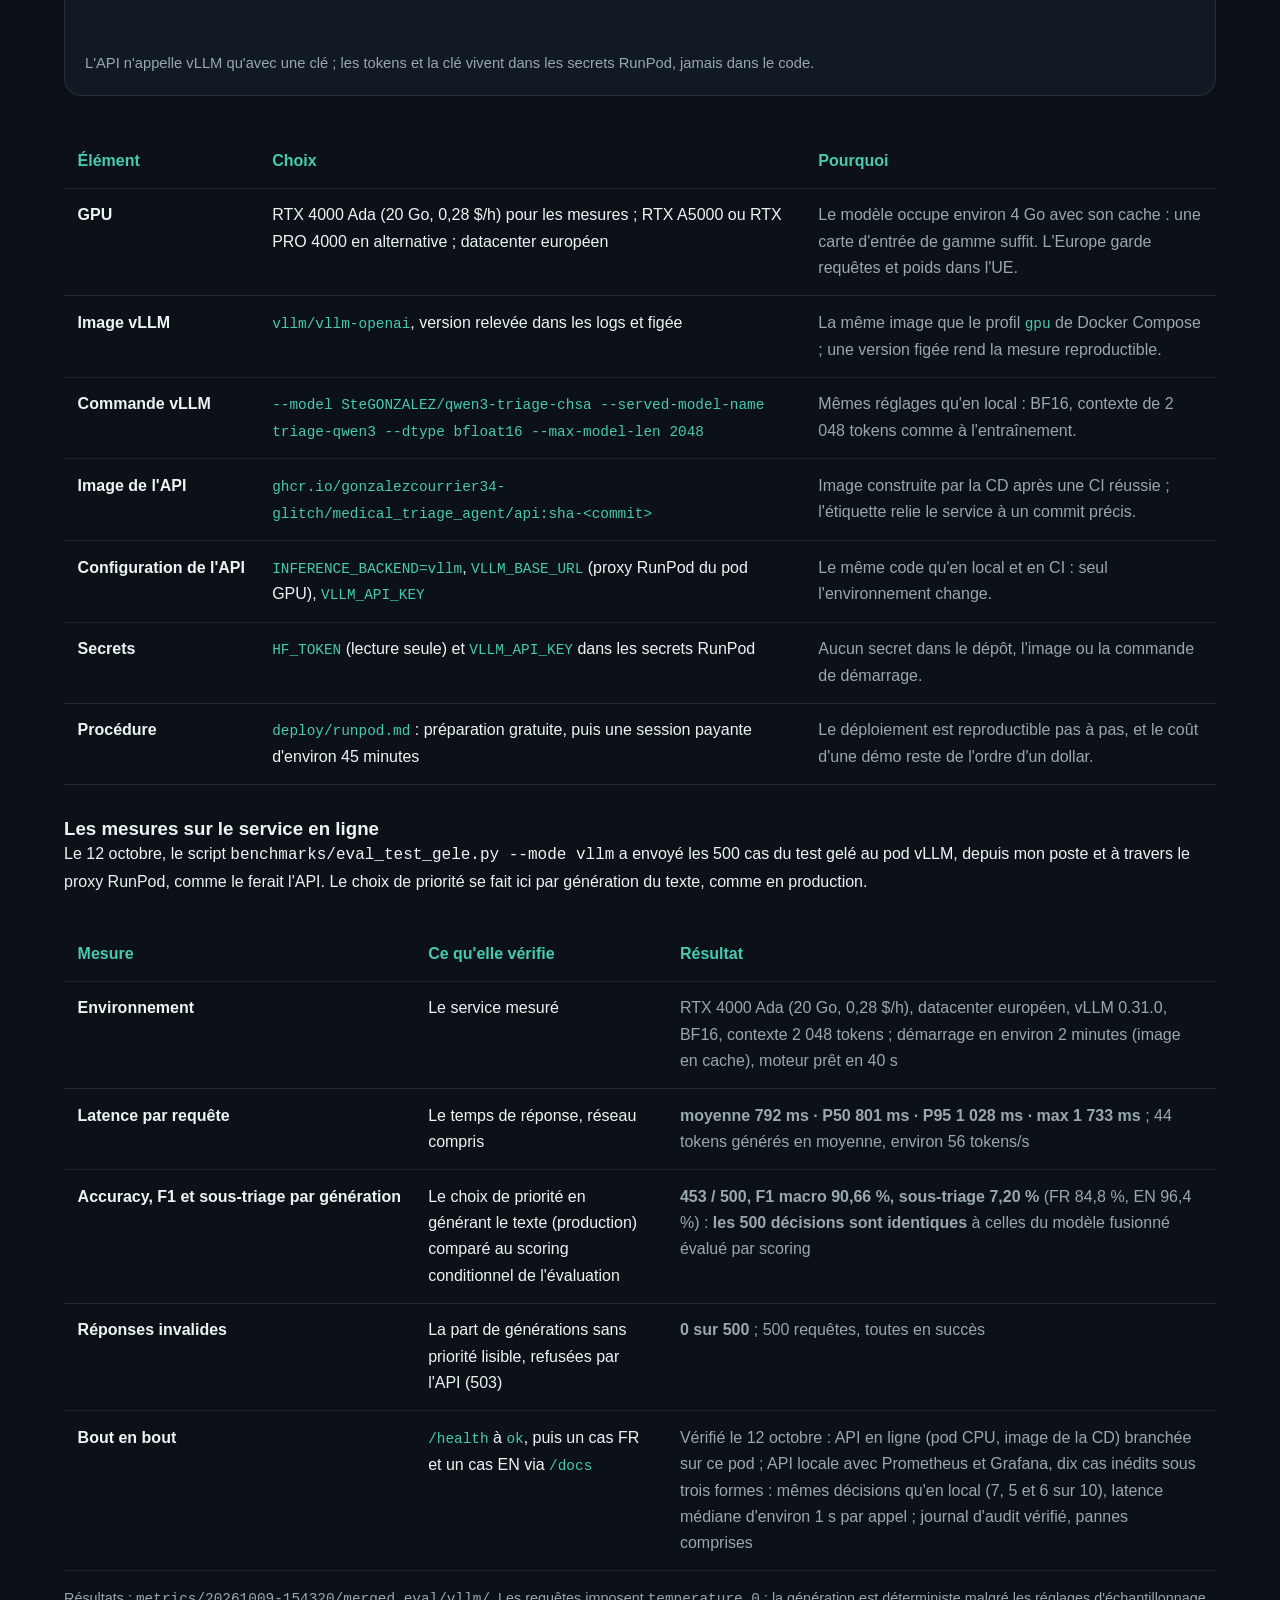
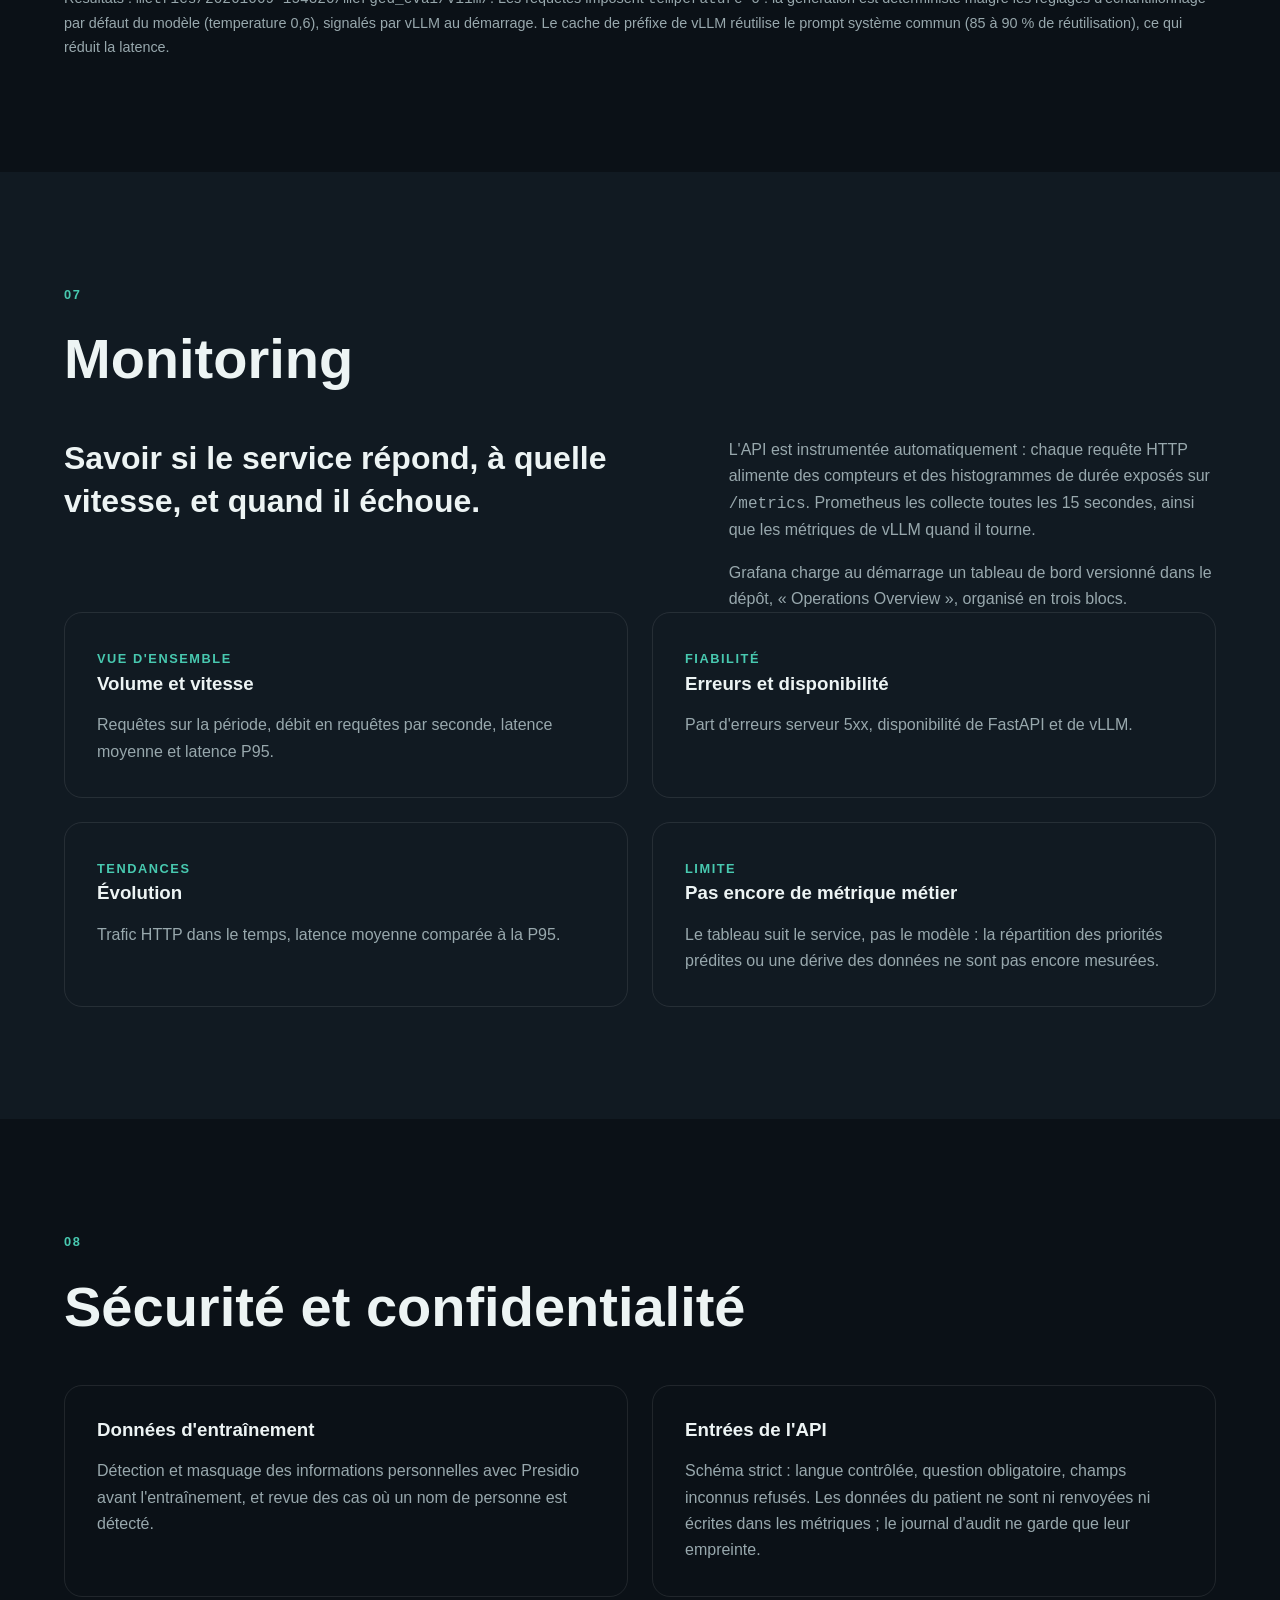
==== commit 58dba098: "Modèle livré : Qwen3-1.7B-Base (SFT ckpt-550 + DPO ckpt-150), jetons spéciaux entraînés, docs et rap" ====
--- a/docs/architecture.html
+++ b/docs/architecture.html
@@ -11,7 +11,7 @@
 <header class="header">
 <nav class="nav container">
 <a class="logo" href="index.html">MT<span>.</span>AI</a>
-<div class="nav-links"><a href="index.html">Projet</a><a href="data.html">Données</a><a href="experiments.html">SFT</a><a href="dpo.html">DPO</a><a class="active" href="architecture.html">Architecture</a><a href="resultats.html">Résultats</a><a href="synthese.html">Synthèse</a><a href="demo.html">Démo</a></div>
+<div class="nav-links"><a href="index.html">Projet</a><a href="data.html">Données</a><a href="experiments.html">SFT</a><a href="dpo.html">DPO</a><a href="base.html">Base / Instruct</a><a class="active" href="architecture.html">Architecture</a><a href="resultats.html">Résultats</a><a href="synthese.html">Synthèse</a><a href="demo.html">Démo</a></div>
 </nav>
 </header>
 <main>
@@ -32,6 +32,7 @@
 <div class="hero-actions">
 <a class="button primary" href="#vue">Vue d'ensemble</a>
 <a class="button secondary" href="#etat">État réel et suite</a>
+<a class="button secondary" href="#decisions">Outils, paramètres et décisions</a>
 </div>
 </div>
 </section>
@@ -172,7 +173,7 @@
 <div class="about-grid">
 <div class="large-text">QLoRA sous 6 Go, et un manifeste pour chaque run.</div>
 <div>
-<p>Qwen3-1.7B est chargé en 4 bits avec Unsloth (<code>unsloth/Qwen3-1.7B-unsloth-bnb-4bit</code>, la version 4 bits de <code>Qwen/Qwen3-1.7B</code>), et seuls des adapters LoRA (rang 16, alpha 32, 7 projections) sont entraînés. Le SFT est suivi du DPO, sur le même test gelé.</p>
+<p>Le modèle livré part de <code>Qwen/Qwen3-1.7B-Base</code>, chargé en 4 bits avec Unsloth ; seuls des adapters LoRA (rang 16, alpha 32, 7 projections) et les lignes des trois jetons spéciaux du chat sont entraînés. Le même pipeline a d'abord été mené sur la version instruct (<code>unsloth/Qwen3-1.7B-unsloth-bnb-4bit</code>) : la <a href="base.html">comparaison des deux</a> explique le choix. Le SFT est suivi du DPO, sur le même test gelé.</p>
 <p>Après avoir perdu la trace de certains anciens essais, j'ai rendu chaque run traçable : configuration, environnement (Python 3.13.2, PyTorch 2.11.0, CUDA 13.0), empreintes des splits et checkpoint retenu sont écrits dans un manifeste JSON et suivis dans le projet W&amp;B <code>medical-triage-qwen3</code>.</p>
 <p>Les dépendances sont séparées en groupes uv (<code>data</code>, <code>training</code>, <code>dev</code>, <code>ci</code>) : l'image de l'API n'embarque ni PyTorch ni les outils d'entraînement.</p>
 <a class="project-link" href="experiments.html">Voir les expérimentations SFT →</a>
@@ -582,6 +583,82 @@
 </section>
 
 <!-- NAVIGATION -->
+
+<!-- 11 OUTILS, PARAMÈTRES ET DÉCISIONS -->
+<section class="section section-alt" id="decisions">
+<div class="container">
+<p class="section-number">11</p>
+<h2>Outils, paramètres et décisions</h2>
+<p class="section-intro">Cette section rassemble en un seul endroit ce que j'ai utilisé, les réglages du modèle livré, et l'enchaînement des décisions qui y ont mené : pour chaque test, ce que j'ai observé et ce que j'ai changé.</p>
+
+<h3>Les outils</h3>
+<table class="story-table params-table">
+<thead><tr><th>Usage</th><th>Outil et version</th><th>Pourquoi celui-là</th></tr></thead>
+<tbody>
+<tr><td>Environnement</td><td>Python 3.13.2 · <code>uv</code> (groupes <code>data</code>, <code>training</code>, <code>dev</code>, <code>ci</code>, fichier de verrouillage)</td><td>Installations reproductibles et rapides ; l'image de l'API n'embarque que ses dépendances.</td></tr>
+<tr><td>Données</td><td>pandas 3.0.6 · datasets 4.3.0 · RapidFuzz 3.14.6 (quasi-doublons) · langdetect</td><td>Audit, dédoublonnage et découpage des 164 477 lignes sources.</td></tr>
+<tr><td>Confidentialité</td><td>Presidio 2.2.362 · spaCy 3.8.16 (modèles FR et EN)</td><td>Détection d'informations personnelles en deux langues, complétée par mes propres détecteurs (NIR, identifiant patient).</td></tr>
+<tr><td>Étiquetage</td><td>Moteur de règles <code>scr/triage</code> · grille FRENCH 1.2 (115 motifs)</td><td>Des priorités issues d'un protocole versionné, avec un niveau de confiance.</td></tr>
+<tr><td>Entraînement</td><td>PyTorch 2.11.0 (CUDA 13.0) · Transformers 5.5.0 · PEFT 0.19.1 · Unsloth 2026.9.12 · bitsandbytes 0.49.2 · Accelerate 1.15.0</td><td>QLoRA 4 bits sur 6 Go ; Unsloth réduit le temps et la mémoire ; PEFT apporte LoRA et l'entraînement de lignes de jetons.</td></tr>
+<tr><td>Suivi d'expériences</td><td>Weights &amp; Biases 0.23.1 · manifeste JSON par run</td><td>Courbes, configurations et empreintes des données pour chaque run.</td></tr>
+<tr><td>Matériel</td><td>RTX 4050 Laptop 6 Go (entraînement) · RTX 4000 Ada 20 Go sur RunPod (service)</td><td>Entraîner en local, servir sur une carte louée à l'heure.</td></tr>
+<tr><td>Service</td><td>vLLM 0.31.0 · FastAPI 0.142.1 · Pydantic 2.13.5 · Uvicorn 0.54.0</td><td>vLLM pour l'inférence (API compatible OpenAI) ; FastAPI pour valider, tracer et répondre.</td></tr>
+<tr><td>Conteneurs et observabilité</td><td>Docker Compose (profils) · prometheus-fastapi-instrumentator 7.1.0 · Prometheus · Grafana</td><td>Lancer seulement ce qu'il faut ; suivre trafic, latence et erreurs.</td></tr>
+<tr><td>Qualité et livraison</td><td>GitHub Actions · Ruff 0.17.0 · pytest 9.1.1 (couverture ≥ 90 %) · GHCR · Hugging Face Hub (dépôt privé)</td><td>Chaque push est vérifié ; l'image et les poids sont publiés de façon traçable.</td></tr>
+</tbody>
+</table>
+
+<h3>Les paramètres du modèle livré</h3>
+<table class="story-table params-table">
+<thead><tr><th>Paramètre</th><th>Valeur</th><th>Pourquoi</th></tr></thead>
+<tbody>
+<tr><td>Modèle de départ</td><td><code>Qwen/Qwen3-1.7B-Base</code>, 4 bits NF4, calcul BF16</td><td>Demandé par la mission ; 4 bits pour tenir dans 6 Go (<a href="base.html">comparaison avec l'instruct</a>).</td></tr>
+<tr><td>LoRA</td><td>r = 16 · α = 32 · dropout 0,05 · q, k, v, o, gate, up, down</td><td>Assez de capacité pour la tâche et le style des explications, environ 1 % des paramètres.</td></tr>
+<tr><td>Jetons spéciaux</td><td>Lignes de <code>&lt;|endoftext|&gt;</code>, <code>&lt;|im_start|&gt;</code>, <code>&lt;|im_end|&gt;</code> entraînées (6 144 paramètres)</td><td>Jamais entraînées dans la Base ; sans elles, le modèle ne termine pas ses réponses.</td></tr>
+<tr><td>Fin de réponse</td><td><code>&lt;|im_end|&gt;</code> puis <code>&lt;|endoftext|&gt;</code></td><td>Respecter le template Qwen, avec un filet de sécurité sur un jeton déjà maîtrisé.</td></tr>
+<tr><td>SFT · loss</td><td>Réponse assistant seule ; poids 5 sur la priorité, P1 et les jetons de fin</td><td>La priorité ne fait que quelques jetons : sans poids, elle pèse peu face à l'explication.</td></tr>
+<tr><td>SFT · optimisation</td><td>LR 2 × 10⁻⁴ cosine, warmup 5 % · batch 1 × accumulation 16 · AdamW 8 bits · clipping 1,0 · 2 048 jetons max</td><td>Valeurs usuelles pour LoRA ; batch effectif 16 sans dépasser la mémoire.</td></tr>
+<tr><td>SFT · sélection</td><td>Évaluation tous les 50 pas, meilleur F1 macro de validation, arrêt après 3 évaluations sans progrès · 4 époques prévues, arrêt à 2,8 · checkpoint-550</td><td>Choisir sans regarder le test ; ne pas payer des heures pour rien.</td></tr>
+<tr><td>DPO</td><td>β 0,1 · LR 5 × 10⁻⁶ cosine · 1 époque (210 pas) · batch 1 × accumulation 8 · référence pré-calculée · poids priorité 0,2, explication 1</td><td>Ajuster l'explication sans déplacer le triage ; une seule copie du modèle en mémoire.</td></tr>
+<tr><td>DPO · sélection</td><td>checkpoint-150, choisi sur la génération (ancrage, formules, copies) sur 60 cas</td><td>La loss DPO était saturée et ne départageait plus les checkpoints.</td></tr>
+<tr><td>Service</td><td>Fusion BF16 (<code>merge_and_unload</code>) · vLLM, contexte 2 048 · température 0 · arrêt sur 151645 et 151643 · <code>enable_thinking=False</code></td><td>Un modèle autonome, des réponses déterministes, la même mise en forme qu'à l'entraînement.</td></tr>
+</tbody>
+</table>
+
+<h3>Le fil des décisions</h3>
+<p>Chaque ligne est un test, ce qu'il m'a montré et ce que j'ai décidé. Le détail des runs est sur les pages <a href="experiments.html">SFT</a>, <a href="dpo.html">DPO</a> et <a href="base.html">Base / Instruct</a>.</p>
+<table class="story-table params-table">
+<thead><tr><th>Quand</th><th>Test</th><th>Constat</th><th>Décision et pourquoi</th></tr></thead>
+<tbody>
+<tr><td>25 sept.</td><td>Run 01 : priorité seule, extraction large</td><td>94,5 % de jetons corrects mais 52 % de bonnes priorités</td><td>Juger chaque run sur le F1 macro et le sous-triage, et mesurer la priorité par scoring conditionnel : la métrique de jetons racontait une histoire fausse.</td></tr>
+<tr><td>27 sept.</td><td>Run 02 : poids de loss 15 / 10 / 10 sur la priorité</td><td>+26 points de F1, mais réponses qui ne s'arrêtent pas</td><td>Garder une pondération de la priorité, en cherchant l'équilibre avec le texte et la fin de réponse.</td></tr>
+<tr><td>29 sept.</td><td>Run 03 : poids 3, poids sur le jeton de fin, warmup</td><td>−14 points, trois changements à la fois</td><td>Une variable à la fois, et lire les sorties avant de toucher aux réglages.</td></tr>
+<tr><td>Fin sept.</td><td>Cible PRIORITY + EXPLANATION</td><td>Explications qui décrivent le texte au lieu de justifier la priorité, présentes dans mes cibles</td><td>Réécrire les cibles : le modèle apprend exactement ce qu'on lui montre.</td></tr>
+<tr><td>1er–3 oct.</td><td>Runs 04 à 06 : patient projeté, Unsloth, réextraction, plus d'époques</td><td>F1 entre 66 et 72 % ; 5 époques n'apportent rien</td><td>Garder Unsloth (coût), abandonner la piste « plus d'époques », retravailler les données.</td></tr>
+<tr><td>7 oct.</td><td>Pipeline structuré</td><td>Runs difficiles à comparer après coup</td><td>Notebook unique, manifeste par run (configuration, empreintes SHA-256), W&amp;B, évaluation tous les 50 pas, arrêt anticipé.</td></tr>
+<tr><td>8 oct.</td><td>Run à 95,6 % de F1 en validation</td><td>+19 points en un jour avec un seul changement de données</td><td>Run écarté : fuite suspectée. Contrôles de chevauchement et de quasi-doublons ajoutés.</td></tr>
+<tr><td>9 oct.</td><td>Dataset v2, SFT pondéré contre non pondéré</td><td>Pondéré : 89,5 % de F1 en validation contre 86,8 %</td><td>Pondération retenue, après avoir vérifié que le DPO ne change rien au triage.</td></tr>
+<tr><td>25 sept.–10 oct.</td><td>Sept essais DPO</td><td>Jamais plus d'un point d'écart ; jusqu'à 11 h par essai</td><td>Référence pré-calculée (mémoire), une seule époque, effort porté sur les paires plutôt que sur la durée.</td></tr>
+<tr><td>10 oct.</td><td>Suivi du triage pendant le DPO</td><td>Étiquettes des paires conformes à FRENCH dans 42 % des cas</td><td>Suivre le triage sur la validation SFT, et chaque jeu seulement pour ce pour quoi il a été construit.</td></tr>
+<tr><td>Mise en service</td><td>Première fusion pour vLLM</td><td>459 → 417 cas justes : adapter fusionné dans la mauvaise base</td><td>Vérifier la base exacte et rejouer le test gelé après chaque fusion (<code>eval_test_gele.py</code>, McNemar) ; déclarer les deux jetons de fin dans <code>generation_config.json</code>.</td></tr>
+<tr><td>Service</td><td>API</td><td>Le LLM pourrait inventer une consigne</td><td>Recommandation fixe par priorité et par langue, hors du modèle ; moteur simulé pour la CI ; ports limités à la machine locale.</td></tr>
+<tr><td>12 oct.</td><td>Traçabilité des décisions</td><td>Aucune trace par requête</td><td>Journal d'audit JSONL : versions, priorité, latence, empreinte SHA-256 de l'entrée, jamais le texte patient.</td></tr>
+<tr><td>12 oct.</td><td>Paires DPO reconstruites selon FRENCH</td><td>Même triage, explications à peine différentes</td><td>DPO réaligné retenu : données conformes au protocole, effet honnêtement faible.</td></tr>
+<tr><td>12 oct.</td><td>Service vLLM sur RunPod</td><td>500/500 décisions identiques, P95 1,03 s</td><td>Version de vLLM figée (0.31.0) dans Compose et le template.</td></tr>
+<tr><td>12 oct.</td><td>SFT sur Qwen3-1.7B-Base</td><td>Bon triage, mais 0 réponse sur 9 terminée</td><td>Diagnostic : lignes de <code>&lt;|im_end|&gt;</code> jamais entraînées (norme 0,375). Correction : fin <code>&lt;|im_end|&gt;</code> + <code>&lt;|endoftext|&gt;</code>, lignes spéciales entraînées, poids 5.</td></tr>
+<tr><td>12 oct.</td><td>Nouveaux DPO sur un même SFT</td><td>Un DPO écrasait le précédent</td><td>Un dossier par DPO (checkpoints, adapter, métriques) identifié par son checkpoint source et sa date.</td></tr>
+<tr><td>13 oct.</td><td>Checkpoints DPO de la Base</td><td>Loss saturée, triage identique</td><td>Choisir sur la génération (<code>compare_checkpoints.py</code>) : checkpoint-150.</td></tr>
+<tr><td>13 oct.</td><td>Base fusionnée contre instruct fusionné</td><td>453 contre 453 cas justes ; sous-triage 5,4 % contre 7,2 %</td><td>Livrer la Base : conforme à la mission, même performance, erreurs moins dangereuses. Validation en ligne sur RunPod à refaire.</td></tr>
+</tbody>
+</table>
+<div class="callout subtle">
+<span class="eyebrow">CE QUI A VRAIMENT FAIT BOUGER LES RÉSULTATS</span>
+<strong>Les données et la supervision, pas les hyperparamètres.</strong>
+<p>Les gros gains viennent de la pondération de la priorité, de la réécriture des cibles et de la reconstruction du dataset. Les époques, le moteur ou le DPO n'ont jamais déplacé le F1 de plus de quelques points. Le passage à la Base l'a confirmé : une fois le jeton de fin réglé, le même pipeline donne le même niveau.</p>
+</div>
+</div>
+</section>
+
 <section class="section contact">
 <div class="container">
 <p class="eyebrow">PARCOURS DU PROJET</p>
